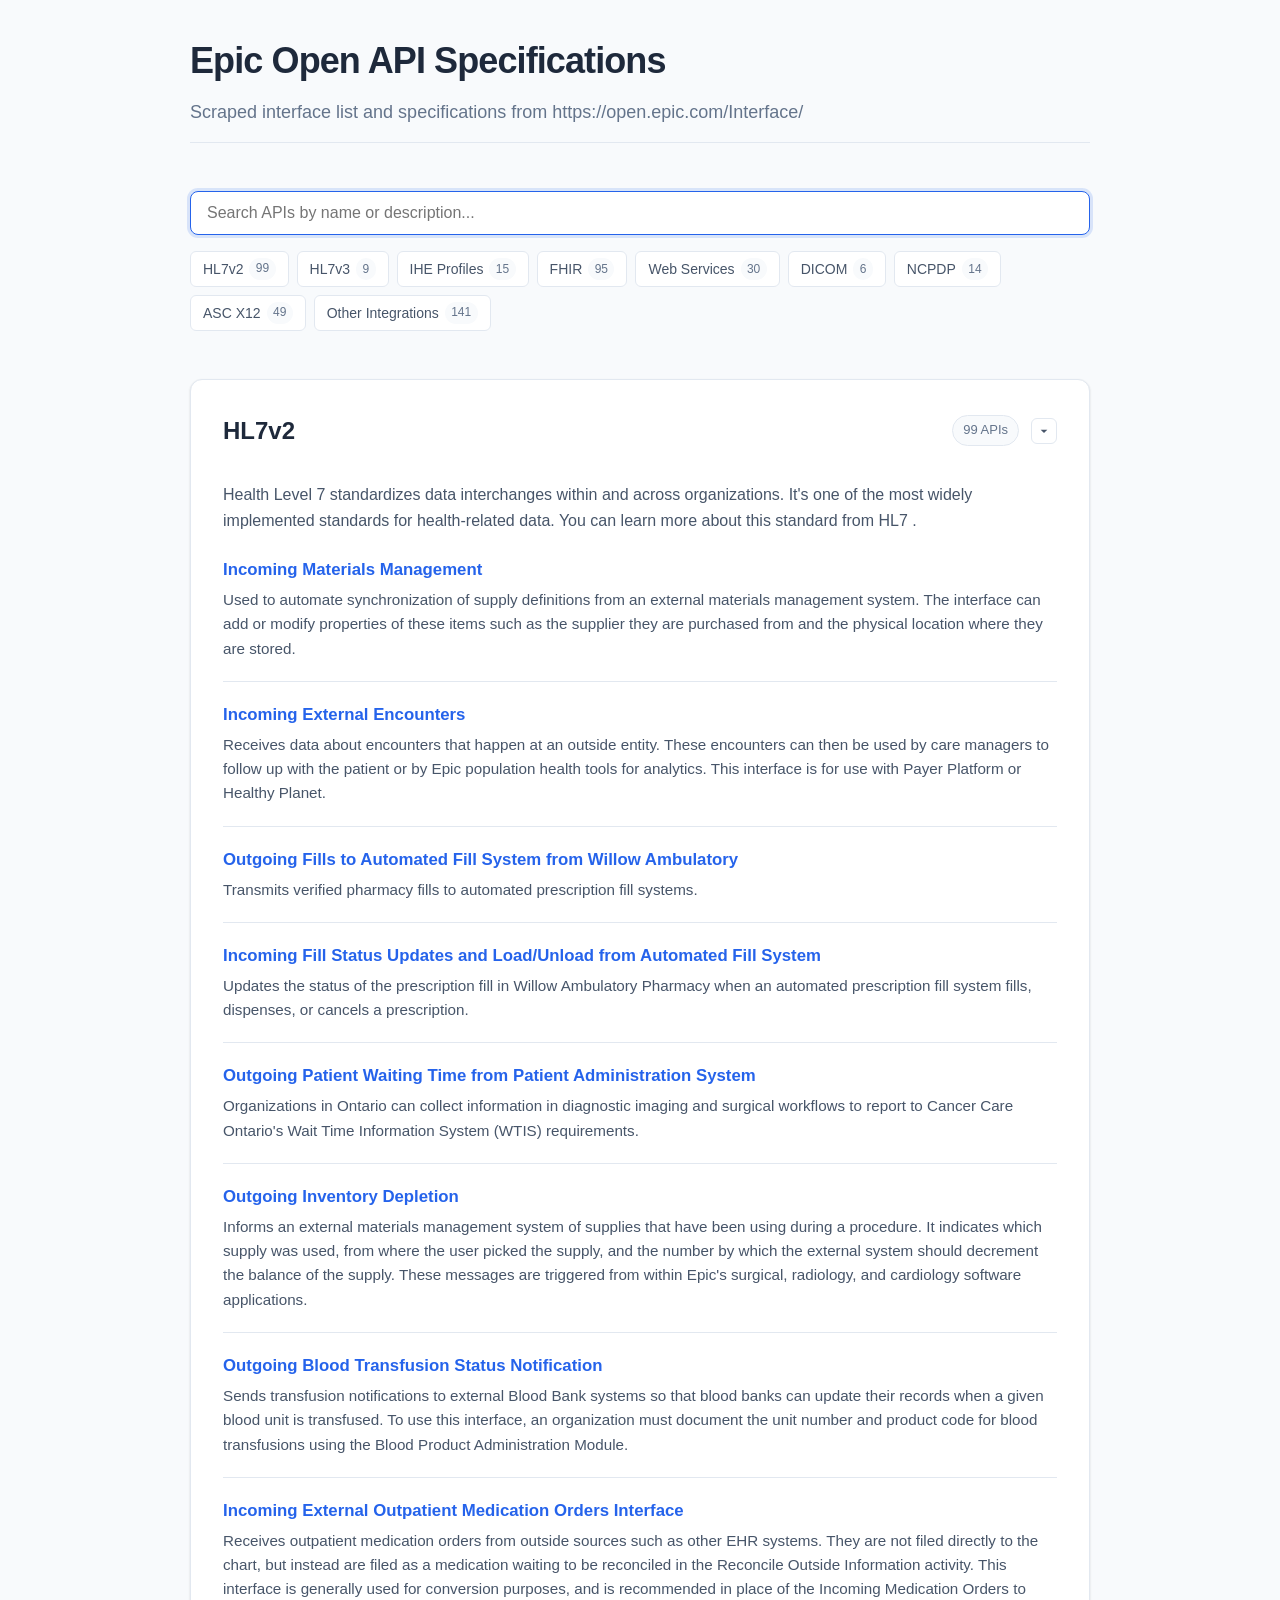
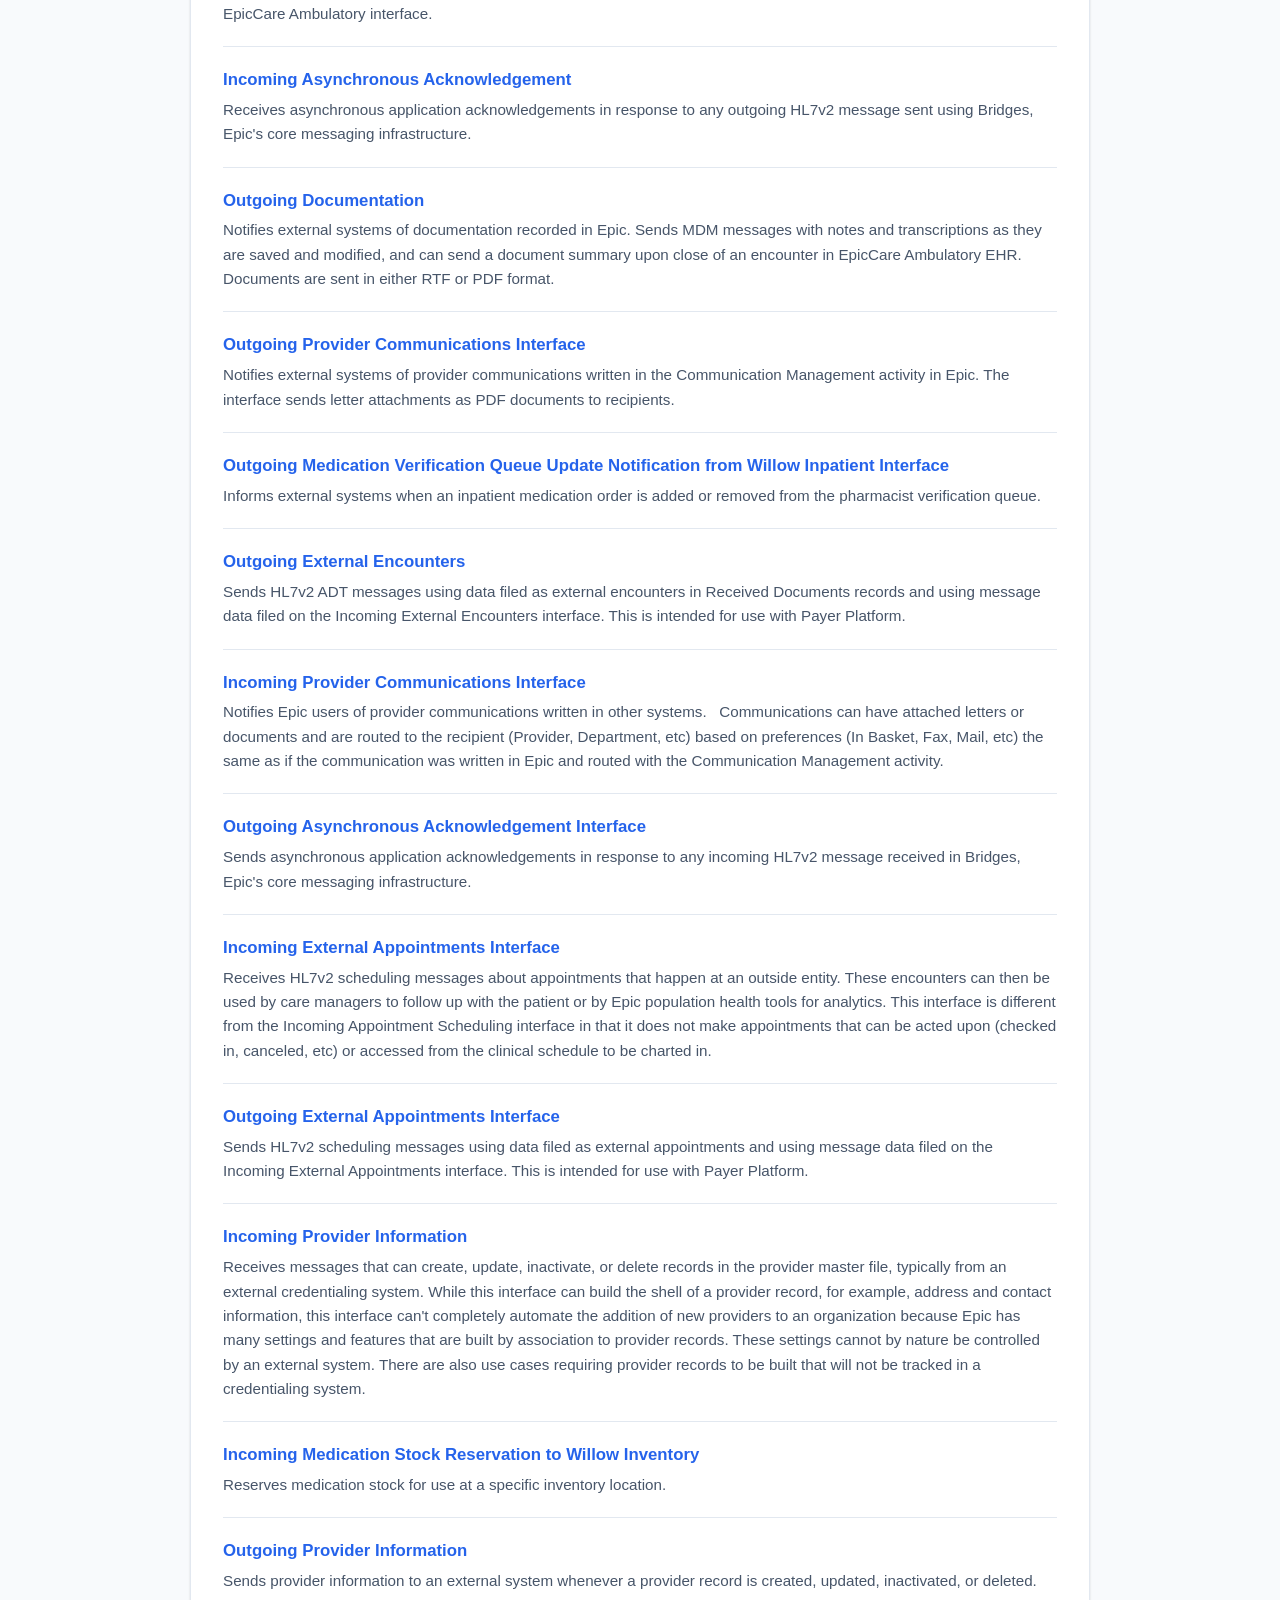
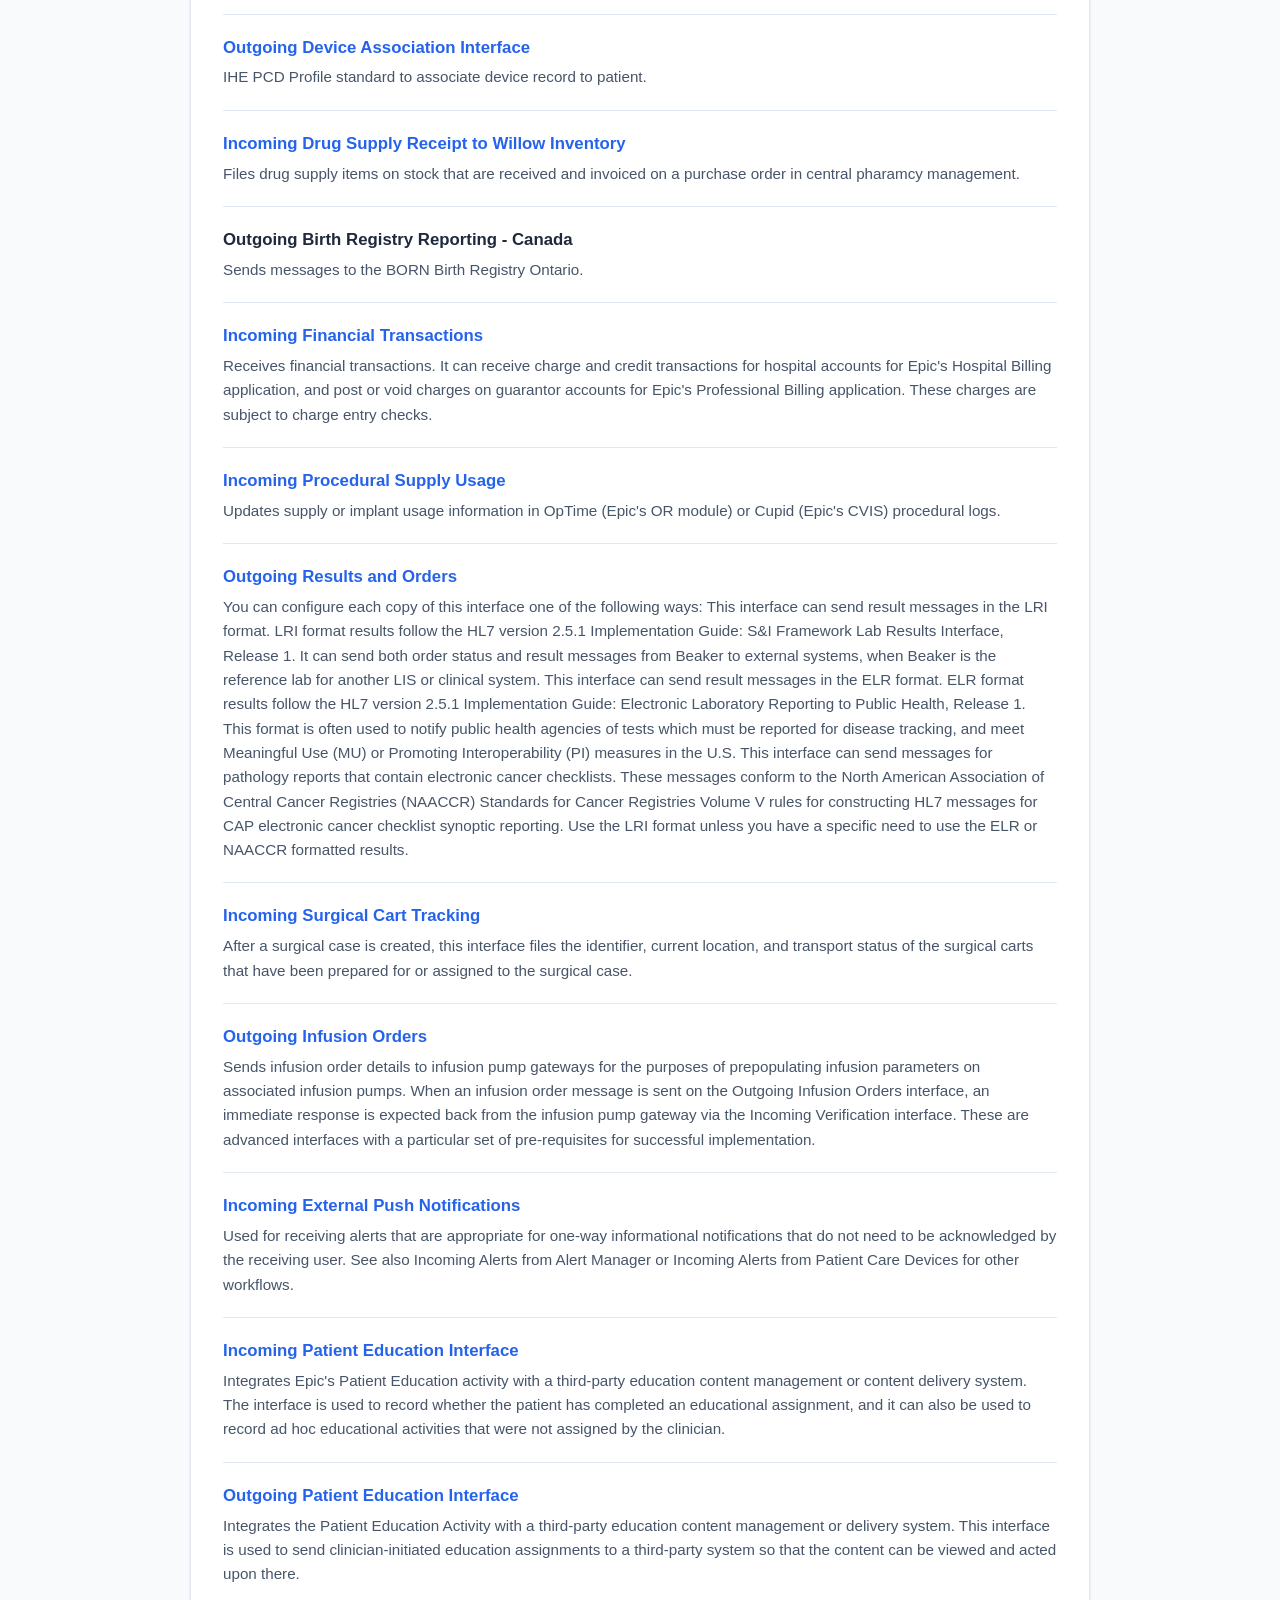
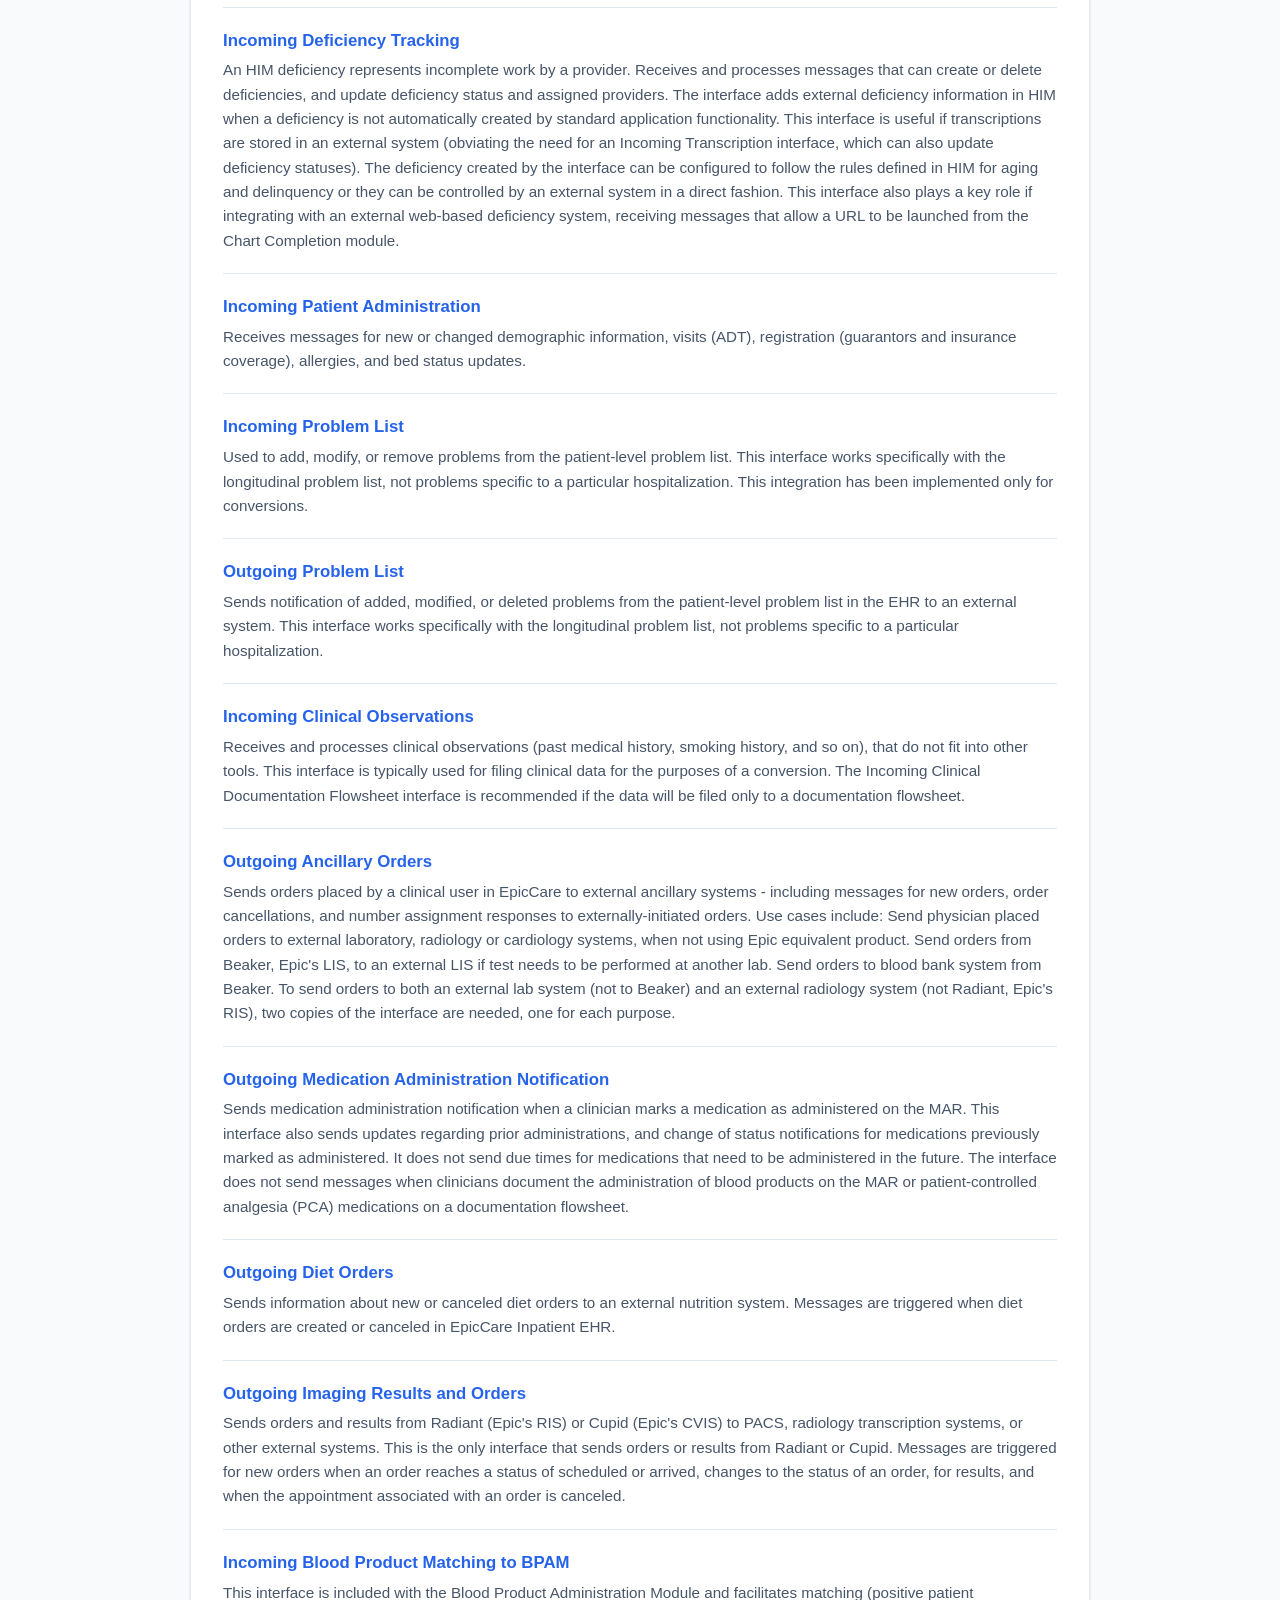
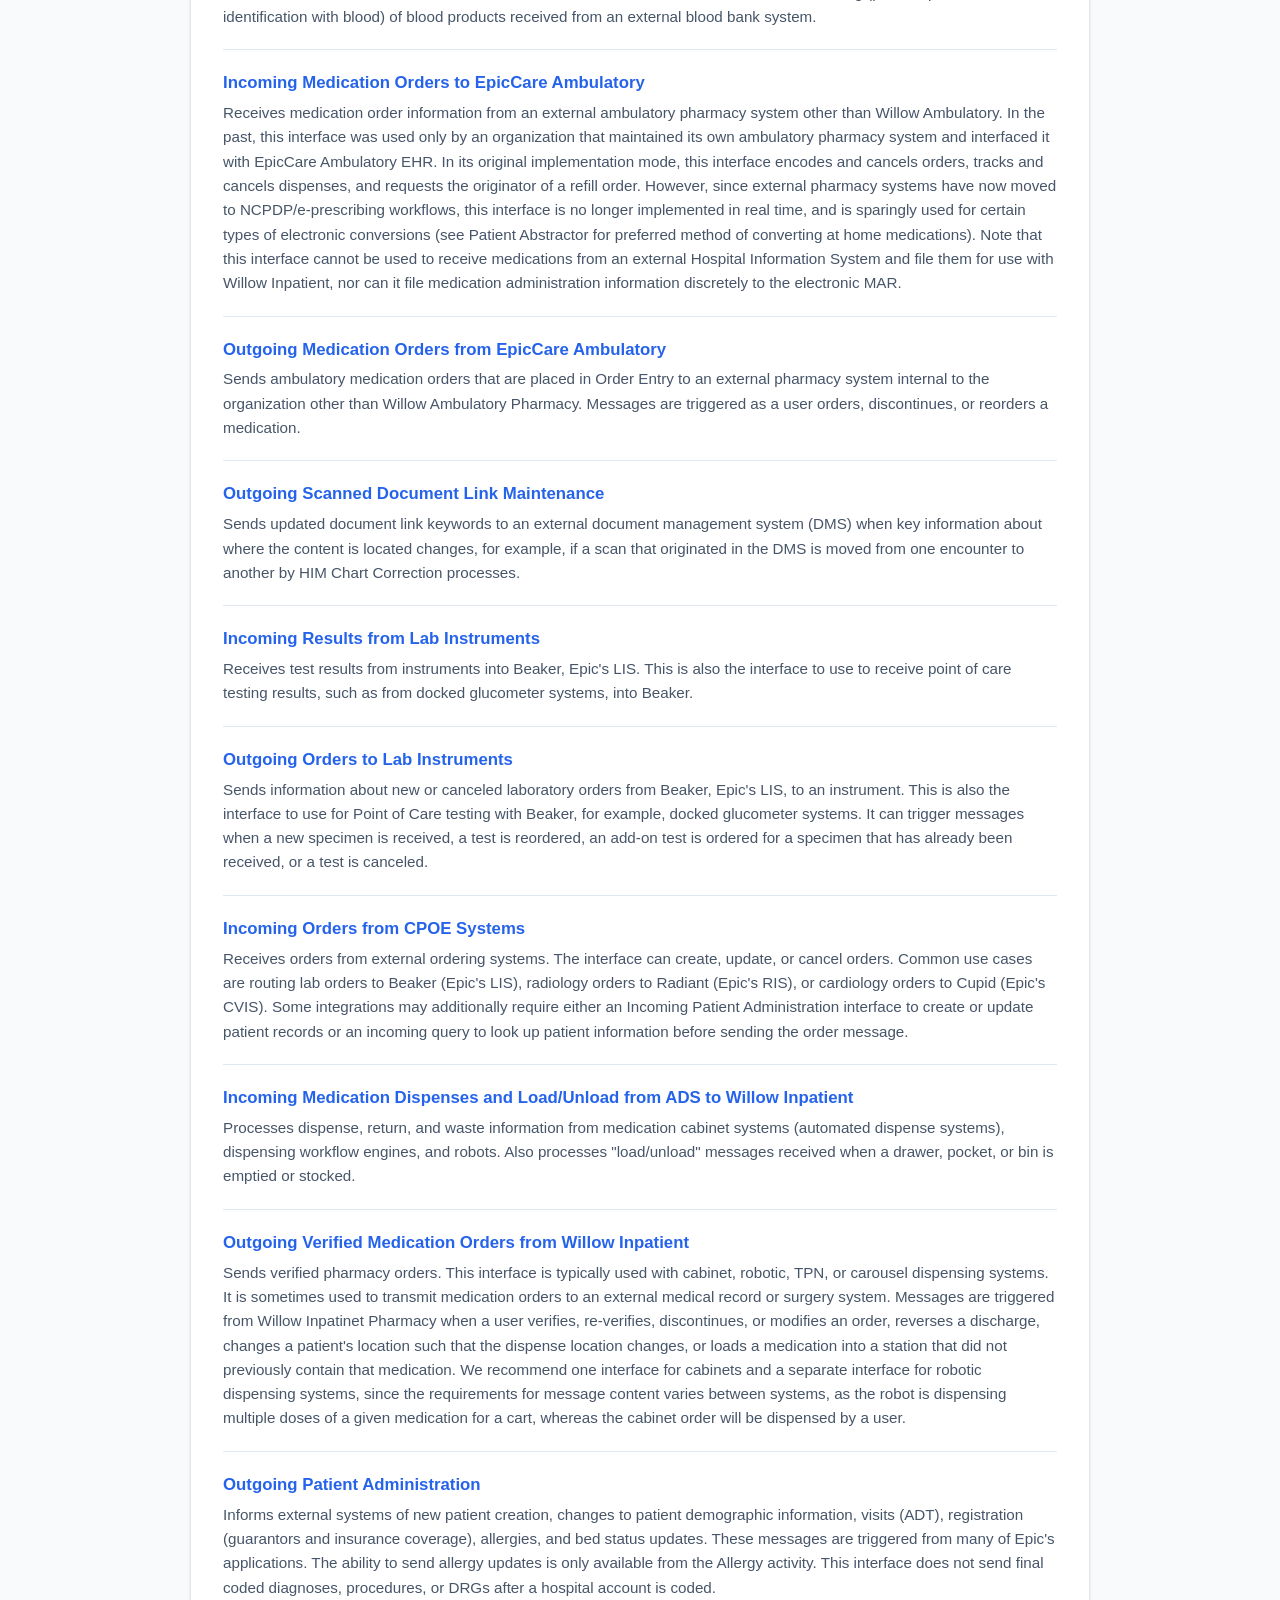
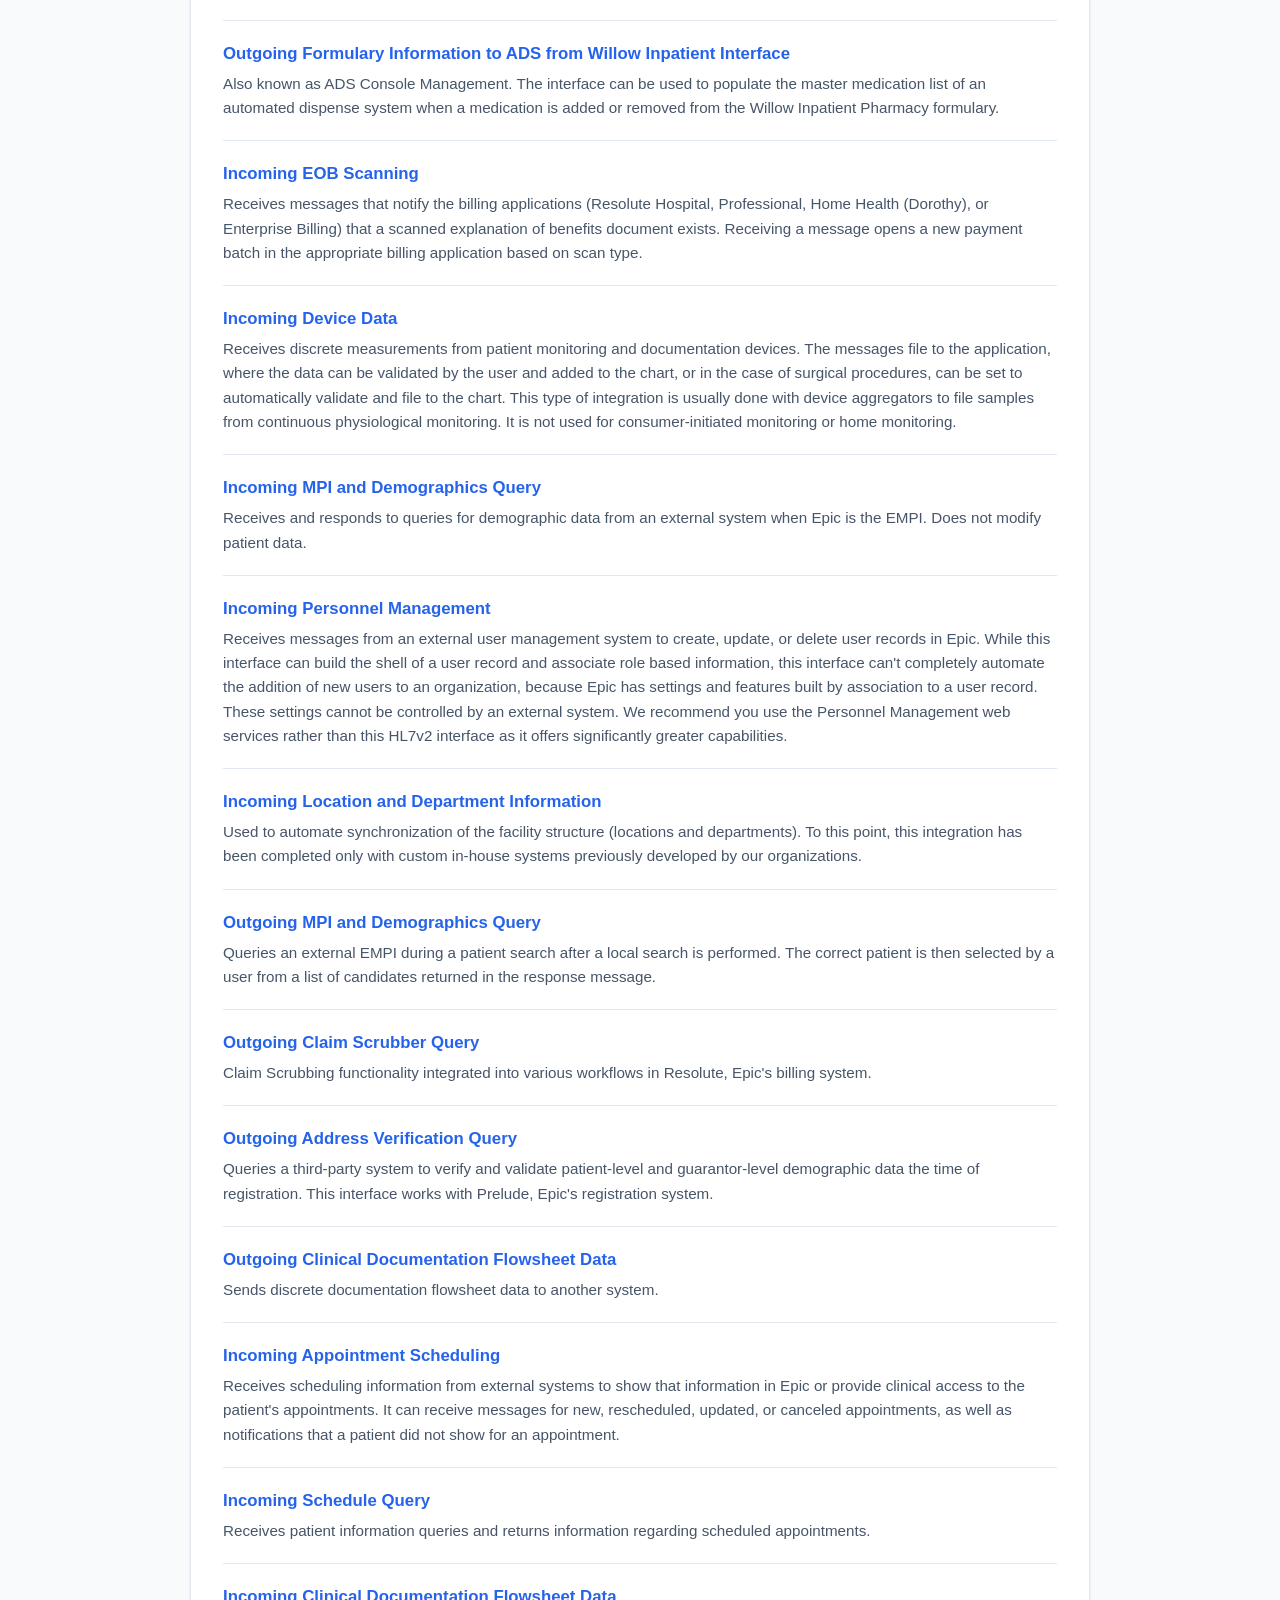
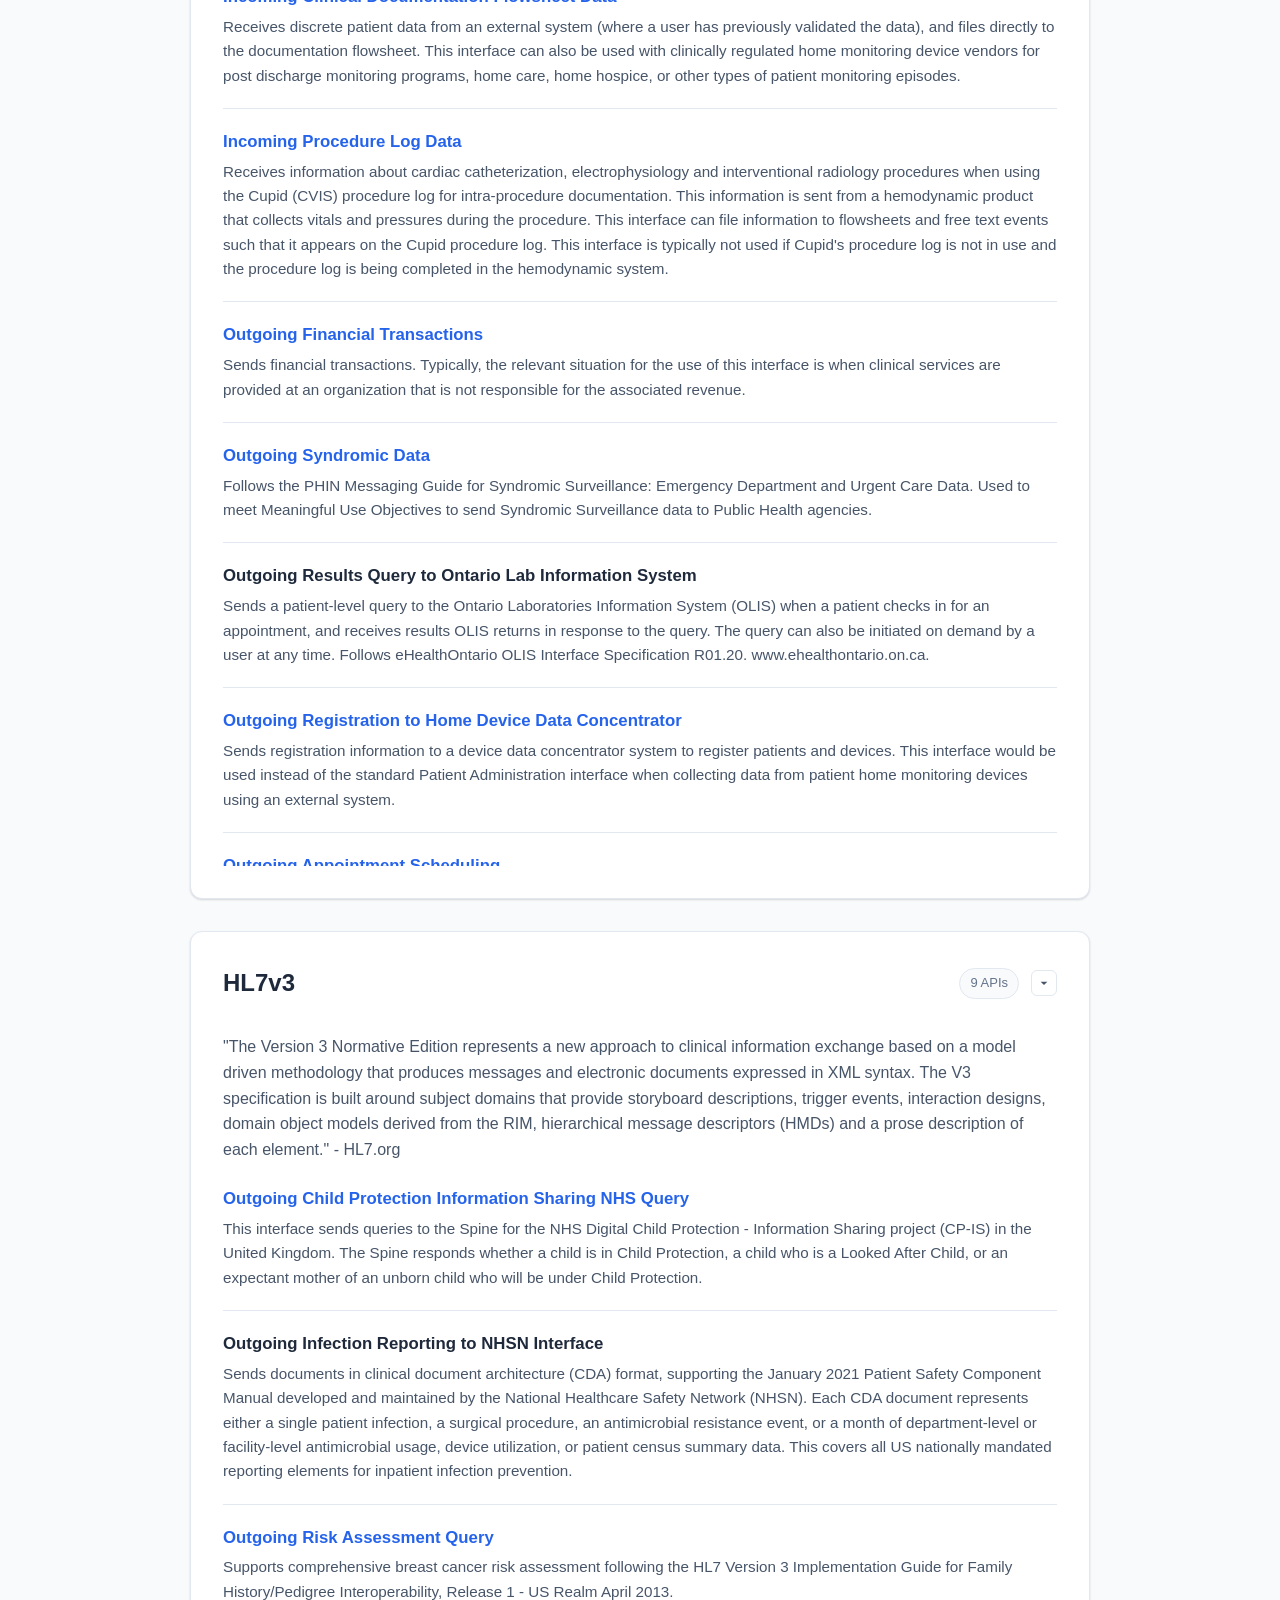
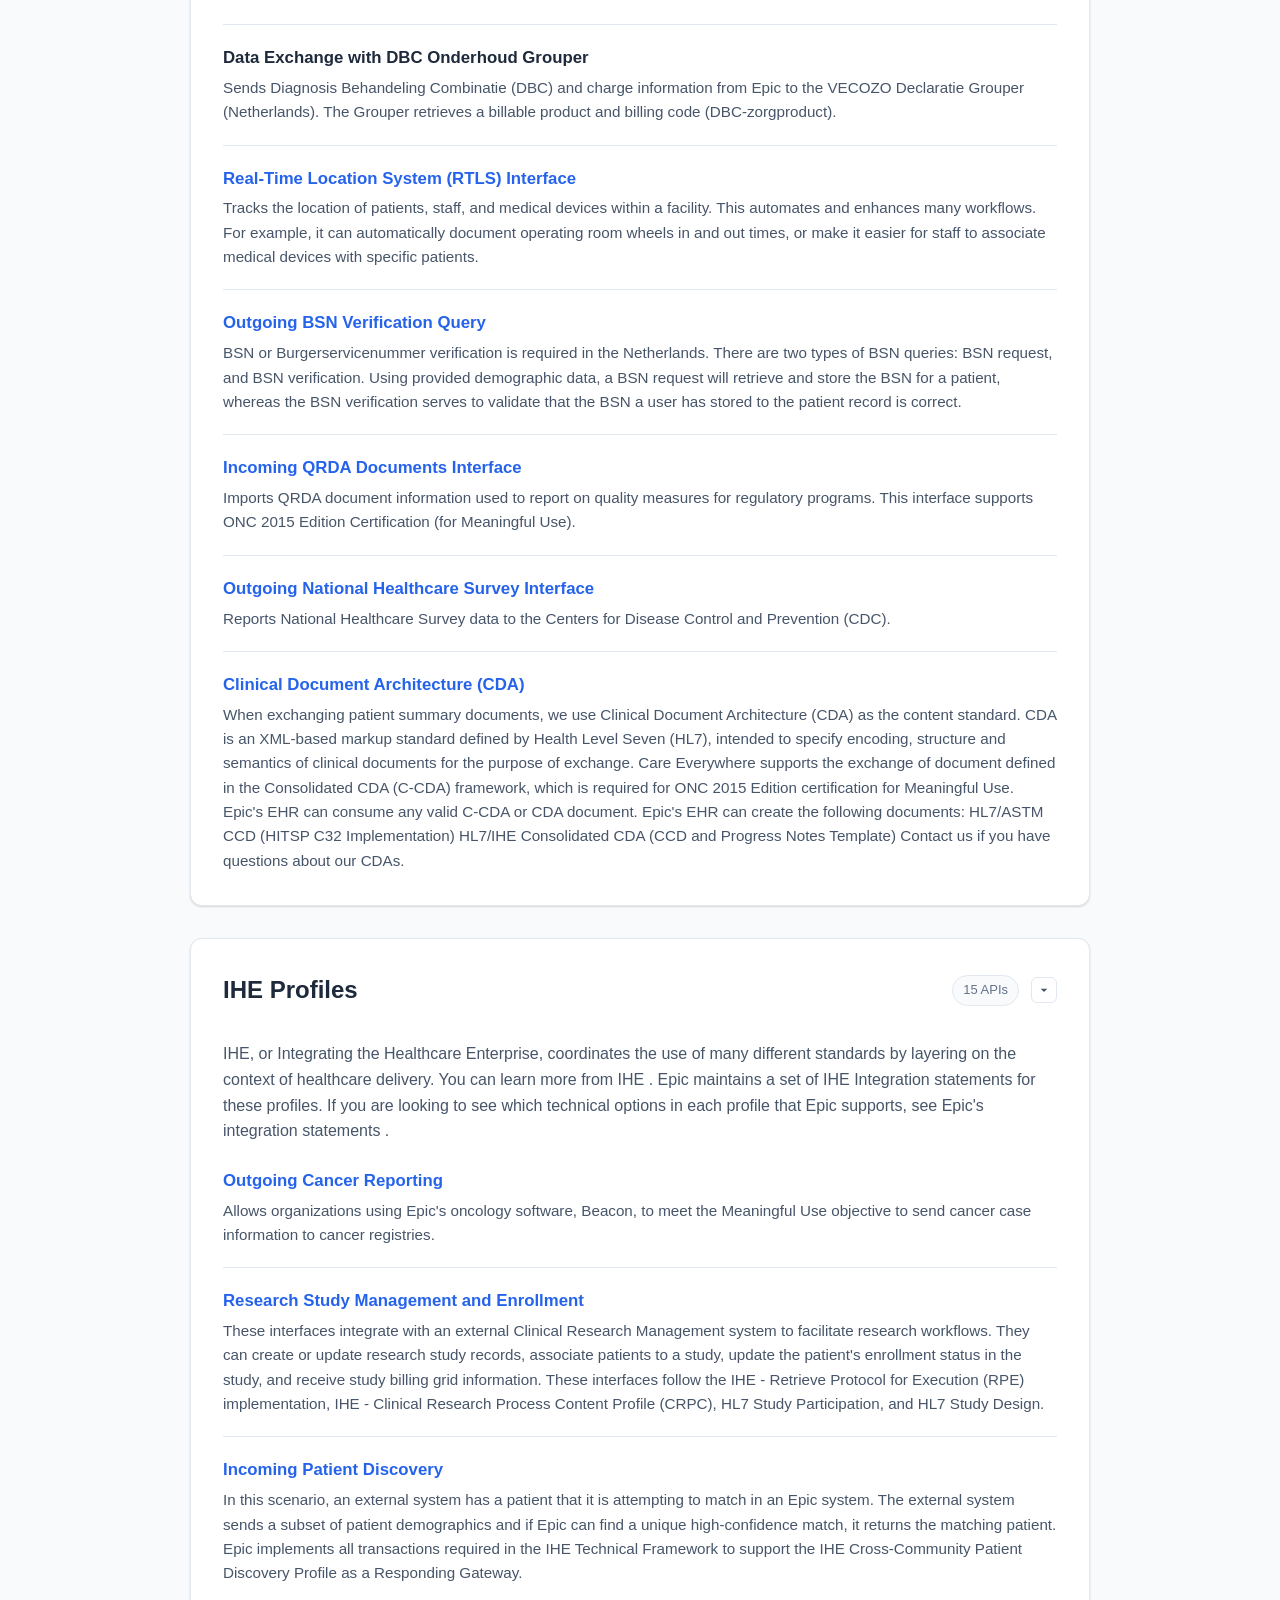
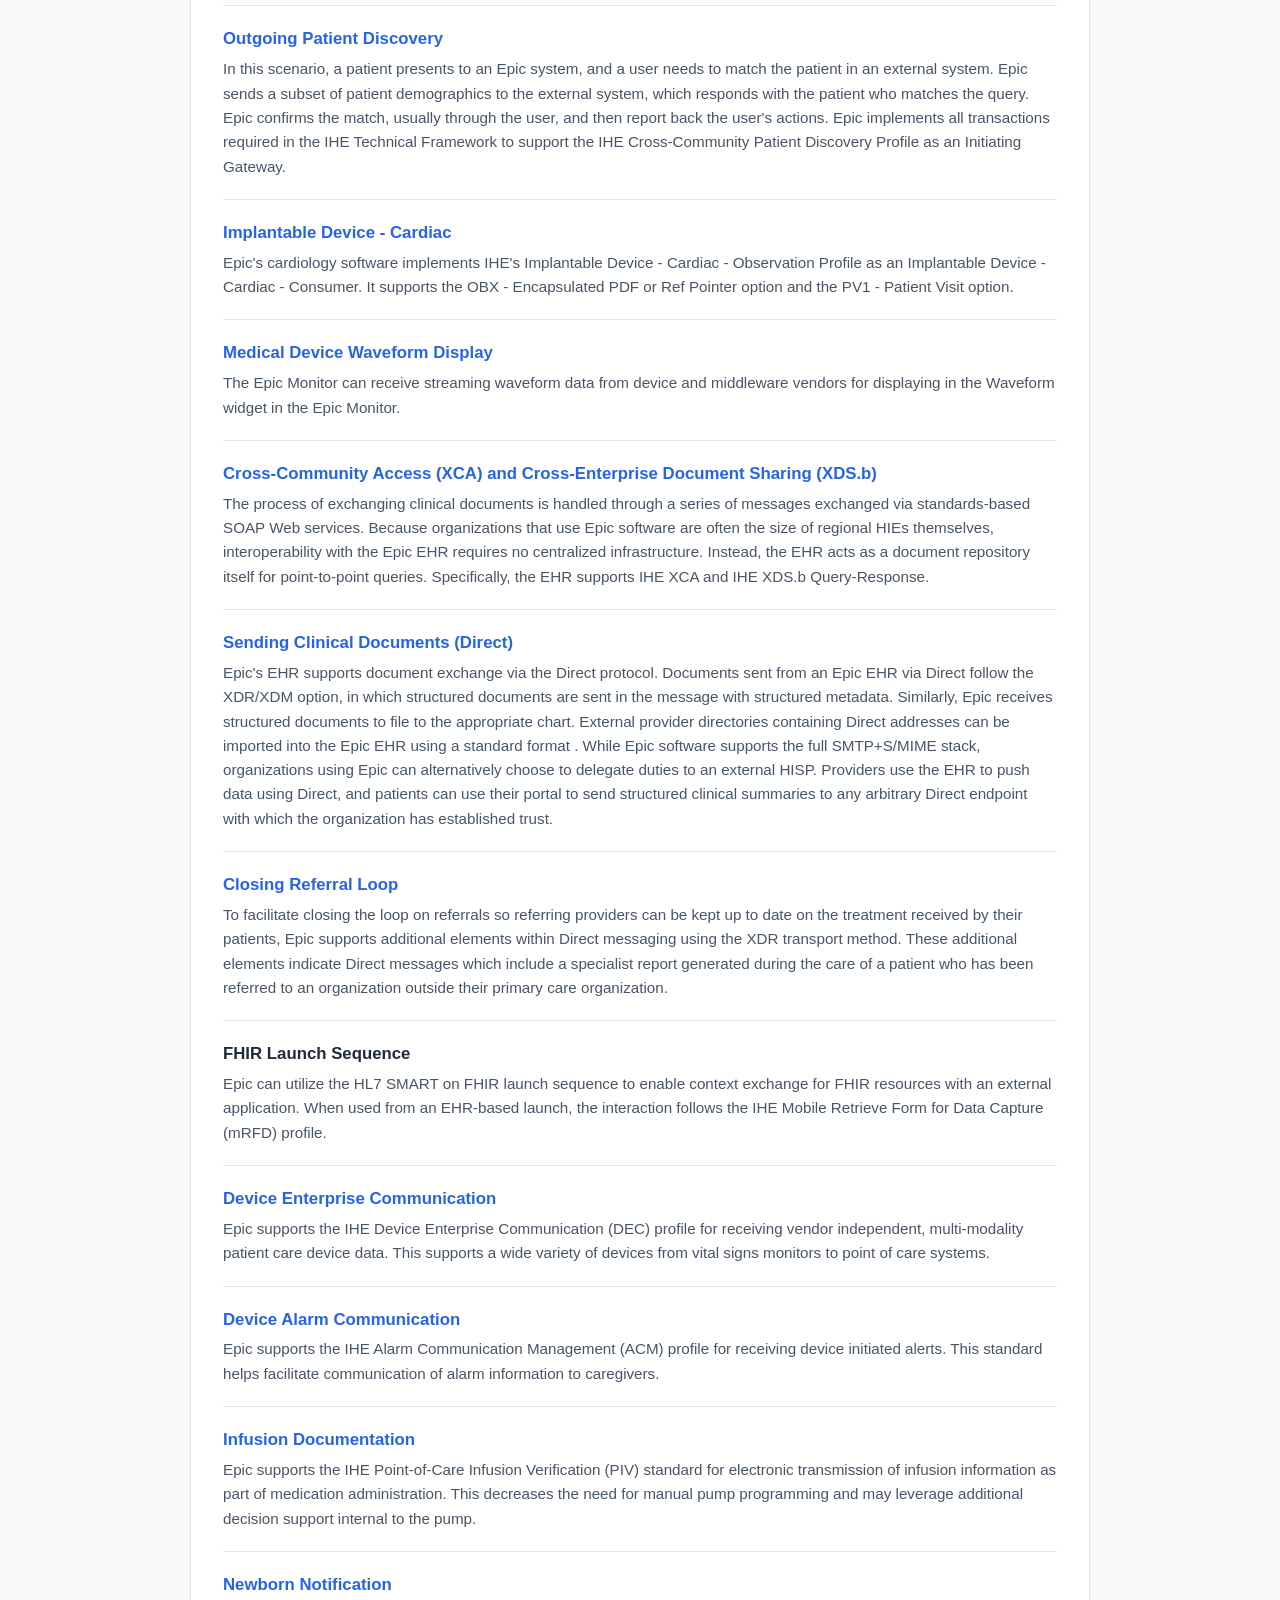
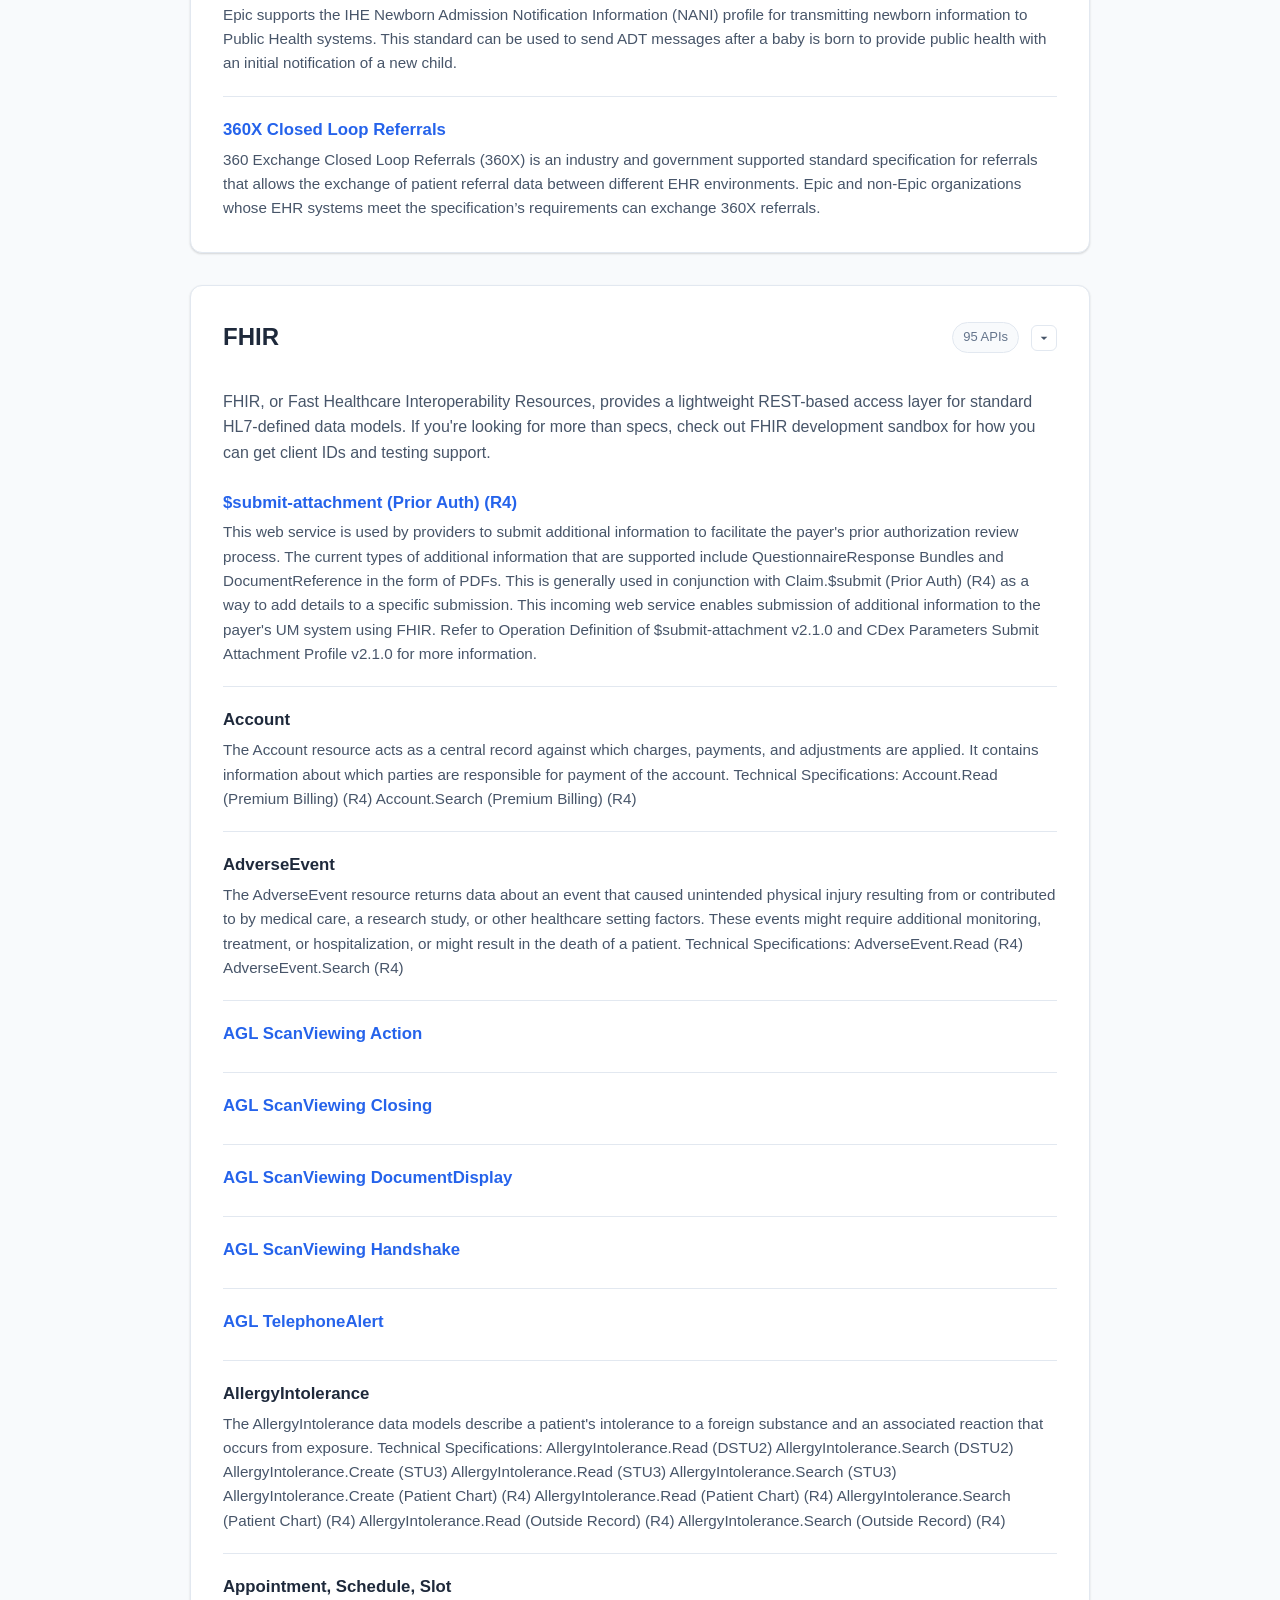
==== docs/index.html @ f6561062 "refactor folder name from output to docs" ====
<!DOCTYPE html>
<html lang='en'>
<head>
    <meta charset='utf-8'>
    <meta name='viewport' content='width=device-width, initial-scale=1.0'>
    <title>Epic Open API Specifications</title>
    <link rel='stylesheet' href='style.css'>
</head>
<body>
    <div class='container'>
        <header>
            <h1>Epic Open API Specifications</h1>
            <p class='subtitle'>Scraped interface list and specifications from https://open.epic.com/Interface/</p>
        </header>
        <div class='sticky-bar'>
            <div class='search-container'>
                <input type='text' id='search-input' placeholder='Search APIs by name or description...' autofocus autocomplete='off'>
            </div>
            <nav class='nav-bar'>
                <a href='#hl7v2' class='nav-link'>HL7v2<span class='nav-count'>99</span></a>
                <a href='#hl7v3' class='nav-link'>HL7v3<span class='nav-count'>9</span></a>
                <a href='#iheprofiles' class='nav-link'>IHE Profiles<span class='nav-count'>15</span></a>
                <a href='#fhir' class='nav-link'>FHIR<span class='nav-count'>95</span></a>
                <a href='#webservices' class='nav-link'>Web Services<span class='nav-count'>30</span></a>
                <a href='#dicom' class='nav-link'>DICOM<span class='nav-count'>6</span></a>
                <a href='#ncpdp' class='nav-link'>NCPDP<span class='nav-count'>14</span></a>
                <a href='#ascx12' class='nav-link'>ASC X12<span class='nav-count'>49</span></a>
                <a href='#otherintegrations' class='nav-link'>Other Integrations<span class='nav-count'>141</span></a>
            </nav>
        </div>
        <main>
            <section class='interface-section' id='hl7v2'>
                <div class='interface-header'>
                    <h2 class='interface-title'><a href='https://open.epic.com/Interface/HL7v2' target='_blank' rel='noopener noreferrer'>HL7v2</a>                    </h2>
                    <div class='interface-header-actions'>
                        <span class='title-count'>99 APIs</span>
                        <button class='toggle-btn' aria-label='Toggle Section'>
                            <svg class='chevron' viewBox='0 0 24 24' width='16' height='16'><path d='M7 10l5 5 5-5H7z' fill='currentColor'/></svg>
                        </button>
                    </div>
                </div>
                <div class='interface-content'>
                    <p class='interface-desc'>Health Level 7 standardizes data interchanges within and across organizations. It's one of the most widely implemented standards for health-related data. You can learn more about this standard from  HL7 .</p>
                    <ul class='api-list'>
                    <li class='api-item'>
                        <div class='api-name'><a href='https://open.epic.com//Tech/TechSpec?spec=5357' target='_blank' rel='noopener noreferrer'>Incoming Materials Management</a></div>
                        <p class='api-desc'>Used to automate synchronization of supply definitions from an external materials management system. The interface can add or modify properties of these items such as the supplier they are purchased from and the physical location where they are stored.</p>
                    </li>
                    <li class='api-item'>
                        <div class='api-name'><a href='https://open.epic.com//Tech/TechSpec?spec=5369' target='_blank' rel='noopener noreferrer'>Incoming External Encounters</a></div>
                        <p class='api-desc'>Receives data about encounters that happen at an outside entity. These encounters can then be used by care managers to follow up with the patient or by Epic population health tools for analytics.  This interface is for use with Payer Platform or Healthy Planet.</p>
                    </li>
                    <li class='api-item'>
                        <div class='api-name'><a href='https://open.epic.com//Tech/TechSpec?spec=5274' target='_blank' rel='noopener noreferrer'>Outgoing Fills to Automated Fill System from Willow Ambulatory</a></div>
                        <p class='api-desc'>Transmits verified pharmacy fills to automated prescription fill systems.</p>
                    </li>
                    <li class='api-item'>
                        <div class='api-name'><a href='https://open.epic.com//Tech/TechSpec?spec=5365' target='_blank' rel='noopener noreferrer'>Incoming Fill Status Updates and Load/Unload from Automated Fill System</a></div>
                        <p class='api-desc'>Updates the status of the prescription fill in Willow Ambulatory Pharmacy when an automated prescription fill system fills, dispenses, or cancels a prescription.</p>
                    </li>
                    <li class='api-item'>
                        <div class='api-name'><a href='https://open.epic.com//Tech/TechSpec?spec=5235' target='_blank' rel='noopener noreferrer'>Outgoing Patient Waiting Time from Patient Administration System</a></div>
                        <p class='api-desc'>Organizations in Ontario can collect information in diagnostic imaging and surgical workflows to report to Cancer Care Ontario's Wait Time Information System (WTIS) requirements.</p>
                    </li>
                    <li class='api-item'>
                        <div class='api-name'><a href='https://open.epic.com//Tech/TechSpec?spec=5262' target='_blank' rel='noopener noreferrer'>Outgoing Inventory Depletion</a></div>
                        <p class='api-desc'>Informs an external materials management system of supplies that have been using during a procedure. It indicates which supply was used, from where the user picked the supply, and the number by which the external system should decrement the balance of the supply.  These messages are triggered from within Epic's surgical, radiology, and cardiology software applications.</p>
                    </li>
                    <li class='api-item'>
                        <div class='api-name'><a href='https://open.epic.com//Tech/TechSpec?spec=5292' target='_blank' rel='noopener noreferrer'>Outgoing Blood Transfusion Status Notification</a></div>
                        <p class='api-desc'>Sends transfusion notifications to external Blood Bank systems so that blood banks can update their records when a given blood unit is transfused. To use this interface, an organization must document the unit number and product code for blood transfusions using the Blood Product Administration Module.</p>
                    </li>
                    <li class='api-item'>
                        <div class='api-name'><a href='https://open.epic.com//Tech/TechSpec?spec=5368' target='_blank' rel='noopener noreferrer'>Incoming External Outpatient Medication Orders Interface</a></div>
                        <p class='api-desc'>Receives outpatient medication orders from outside sources such as other EHR systems.   They are not filed directly to the chart, but instead are filed as a medication waiting to be reconciled in the Reconcile Outside Information activity.  This interface is generally used for conversion purposes, and is recommended in place of the Incoming Medication Orders to EpicCare Ambulatory interface.</p>
                    </li>
                    <li class='api-item'>
                        <div class='api-name'><a href='https://open.epic.com//Tech/TechSpec?spec=5383' target='_blank' rel='noopener noreferrer'>Incoming Asynchronous Acknowledgement</a></div>
                        <p class='api-desc'>Receives asynchronous application acknowledgements in response to any outgoing HL7v2 message sent using Bridges, Epic's core messaging infrastructure.</p>
                    </li>
                    <li class='api-item'>
                        <div class='api-name'><a href='https://open.epic.com//Tech/TechSpec?spec=5279' target='_blank' rel='noopener noreferrer'>Outgoing Documentation</a></div>
                        <p class='api-desc'>Notifies external systems of documentation recorded in Epic. Sends MDM messages with notes and transcriptions as they are saved and modified, and can send a document summary upon close of an encounter in EpicCare Ambulatory EHR.  Documents are sent in either RTF or PDF format.</p>
                    </li>
                    <li class='api-item'>
                        <div class='api-name'><a href='https://open.epic.com//Tech/TechSpec?spec=5221' target='_blank' rel='noopener noreferrer'>Outgoing Provider Communications Interface</a></div>
                        <p class='api-desc'>Notifies external systems of provider communications written in the Communication Management activity in Epic. The interface sends letter attachments as PDF documents to recipients.</p>
                    </li>
                    <li class='api-item'>
                        <div class='api-name'><a href='https://open.epic.com//Tech/TechSpec?spec=5250' target='_blank' rel='noopener noreferrer'>Outgoing Medication Verification Queue Update Notification from Willow Inpatient Interface</a></div>
                        <p class='api-desc'>Informs external systems when an inpatient medication order is added or removed from the pharmacist verification queue.</p>
                    </li>
                    <li class='api-item'>
                        <div class='api-name'><a href='https://open.epic.com//Tech/TechSpec?spec=5276' target='_blank' rel='noopener noreferrer'>Outgoing External Encounters</a></div>
                        <p class='api-desc'>Sends HL7v2 ADT messages using data filed as external encounters in Received Documents records and using message data filed on the Incoming External Encounters interface. This is intended for use with Payer Platform.</p>
                    </li>
                    <li class='api-item'>
                        <div class='api-name'><a href='https://open.epic.com//Tech/TechSpec?spec=5331' target='_blank' rel='noopener noreferrer'>Incoming Provider Communications Interface</a></div>
                        <p class='api-desc'>Notifies Epic users of provider communications written in other systems.   Communications can have attached letters or documents and are routed to the recipient (Provider, Department, etc) based on preferences (In Basket, Fax, Mail, etc) the same as if the communication was written in Epic and routed with the Communication Management activity.</p>
                    </li>
                    <li class='api-item'>
                        <div class='api-name'><a href='https://open.epic.com//Tech/TechSpec?spec=5295' target='_blank' rel='noopener noreferrer'>Outgoing Asynchronous Acknowledgement Interface</a></div>
                        <p class='api-desc'>Sends asynchronous application acknowledgements in response to any incoming HL7v2 message received in Bridges, Epic's core messaging infrastructure.</p>
                    </li>
                    <li class='api-item'>
                        <div class='api-name'><a href='https://open.epic.com//Tech/TechSpec?spec=5371' target='_blank' rel='noopener noreferrer'>Incoming External Appointments Interface</a></div>
                        <p class='api-desc'>Receives HL7v2 scheduling messages about appointments that happen at an outside entity. These encounters can then be used by care managers to follow up with the patient or by Epic population health tools for analytics. This interface is different from the Incoming Appointment Scheduling interface in that it does not make appointments that can be acted upon (checked in, canceled, etc) or accessed from the clinical schedule to be charted in.</p>
                    </li>
                    <li class='api-item'>
                        <div class='api-name'><a href='https://open.epic.com//Tech/TechSpec?spec=6436' target='_blank' rel='noopener noreferrer'>Outgoing External Appointments Interface</a></div>
                        <p class='api-desc'>Sends HL7v2 scheduling messages using data filed as external appointments and using message data filed on the Incoming External Appointments interface.  This is intended for use with Payer Platform.</p>
                    </li>
                    <li class='api-item'>
                        <div class='api-name'><a href='https://open.epic.com//Tech/TechSpec?spec=5330' target='_blank' rel='noopener noreferrer'>Incoming Provider Information</a></div>
                        <p class='api-desc'>Receives messages that can create, update, inactivate, or delete records in the provider master file, typically from an external credentialing system. While this interface can build the shell of a provider record, for example, address and contact information, this interface can't completely automate the addition of new providers to an organization because Epic has many settings and features that are built by association to provider records.   These settings cannot by nature be controlled by an external system. There are also use cases requiring provider records to be built that will not be tracked in a credentialing system.</p>
                    </li>
                    <li class='api-item'>
                        <div class='api-name'><a href='https://open.epic.com//Tech/TechSpec?spec=5778' target='_blank' rel='noopener noreferrer'>Incoming Medication Stock Reservation to Willow Inventory</a></div>
                        <p class='api-desc'>Reserves medication stock for use at a specific inventory location.</p>
                    </li>
                    <li class='api-item'>
                        <div class='api-name'><a href='https://open.epic.com//Tech/TechSpec?spec=5220' target='_blank' rel='noopener noreferrer'>Outgoing Provider Information</a></div>
                        <p class='api-desc'>Sends provider information to an external system whenever a provider record is created, updated, inactivated, or deleted.</p>
                    </li>
                    <li class='api-item'>
                        <div class='api-name'><a href='https://open.epic.com//Tech/TechSpec?spec=10257' target='_blank' rel='noopener noreferrer'>Outgoing Device Association Interface</a></div>
                        <p class='api-desc'>IHE PCD Profile standard to associate device record to patient.</p>
                    </li>
                    <li class='api-item'>
                        <div class='api-name'><a href='https://open.epic.com//Tech/TechSpec?spec=6420' target='_blank' rel='noopener noreferrer'>Incoming Drug Supply Receipt to Willow Inventory</a></div>
                        <p class='api-desc'>Files drug supply items on stock that are received and invoiced on a purchase order in central pharamcy management.</p>
                    </li>
                    <li class='api-item'>
                        <div class='api-name'>Outgoing Birth Registry Reporting - Canada</div>
                        <p class='api-desc'>Sends messages to the BORN Birth Registry Ontario.</p>
                    </li>
                    <li class='api-item'>
                        <div class='api-name'><a href='https://open.epic.com//Tech/TechSpec?spec=5364' target='_blank' rel='noopener noreferrer'>Incoming Financial Transactions</a></div>
                        <p class='api-desc'>Receives financial transactions. It can receive charge and credit transactions for hospital accounts for Epic's Hospital Billing application, and post or void charges on guarantor accounts for Epic's Professional Billing application. These charges are subject to charge entry checks.</p>
                    </li>
                    <li class='api-item'>
                        <div class='api-name'><a href='https://open.epic.com//Tech/TechSpec?spec=5334' target='_blank' rel='noopener noreferrer'>Incoming Procedural Supply Usage</a></div>
                        <p class='api-desc'>Updates supply or implant usage information in OpTime (Epic's OR module) or Cupid (Epic's CVIS) procedural logs.</p>
                    </li>
                    <li class='api-item'>
                        <div class='api-name'><a href='https://open.epic.com//Tech/TechSpec?spec=5211' target='_blank' rel='noopener noreferrer'>Outgoing Results and Orders</a></div>
                        <p class='api-desc'>You can configure each copy of this interface one of the following ways: This interface can send result messages in the LRI format. LRI format results follow the HL7 version 2.5.1 Implementation Guide: S&I Framework Lab Results Interface, Release 1. It can send both order status and result messages from Beaker to external systems, when Beaker is the reference lab for another LIS or clinical system. This interface can send result messages in the ELR format. ELR format results follow the HL7 version 2.5.1 Implementation Guide: Electronic Laboratory Reporting to Public Health, Release 1. This format is often used to notify public health agencies of tests which must be reported for disease tracking, and meet Meaningful Use (MU) or Promoting Interoperability (PI) measures in the U.S. This interface can send messages for pathology reports that contain electronic cancer checklists. These messages conform to the North American Association of Central Cancer Registries (NAACCR) Standards for Cancer Registries Volume V rules for constructing HL7 messages for CAP electronic cancer checklist synoptic reporting. Use the LRI format unless you have a specific need to use the ELR or NAACCR formatted results.</p>
                    </li>
                    <li class='api-item'>
                        <div class='api-name'><a href='https://open.epic.com//Tech/TechSpec?spec=5319' target='_blank' rel='noopener noreferrer'>Incoming Surgical Cart Tracking</a></div>
                        <p class='api-desc'>After a surgical case is created, this interface files the identifier, current location, and transport status of the surgical carts that have been prepared for or assigned to the surgical case.</p>
                    </li>
                    <li class='api-item'>
                        <div class='api-name'><a href='https://open.epic.com//Tech/TechSpec?spec=5264' target='_blank' rel='noopener noreferrer'>Outgoing Infusion Orders</a></div>
                        <p class='api-desc'>Sends infusion order details to infusion pump gateways for the purposes of prepopulating infusion parameters on associated infusion pumps. When an infusion order message is sent on the Outgoing Infusion Orders interface, an immediate response is expected back from the infusion pump gateway via the Incoming Verification interface. These are advanced interfaces with a particular set of pre-requisites for successful implementation.</p>
                    </li>
                    <li class='api-item'>
                        <div class='api-name'><a href='https://open.epic.com//Tech/TechSpec?spec=9907' target='_blank' rel='noopener noreferrer'>Incoming External Push Notifications</a></div>
                        <p class='api-desc'>Used for receiving alerts that are appropriate for one-way informational notifications that do not need to be acknowledged by the receiving user. See also Incoming Alerts from Alert Manager or Incoming Alerts from Patient Care Devices for other workflows.</p>
                    </li>
                    <li class='api-item'>
                        <div class='api-name'><a href='https://open.epic.com//Tech/TechSpec?spec=5340' target='_blank' rel='noopener noreferrer'>Incoming Patient Education Interface</a></div>
                        <p class='api-desc'>Integrates Epic's Patient Education activity with a third-party education content management or content delivery system. The interface is used to record whether the patient has completed an educational assignment, and it can also be used to record ad hoc educational activities that were not assigned by the clinician.</p>
                    </li>
                    <li class='api-item'>
                        <div class='api-name'><a href='https://open.epic.com//Tech/TechSpec?spec=5236' target='_blank' rel='noopener noreferrer'>Outgoing Patient Education Interface</a></div>
                        <p class='api-desc'>Integrates the Patient Education Activity with a third-party education content management or delivery system. This interface is used to send clinician-initiated education assignments to a third-party system so that the content can be viewed and acted upon there.</p>
                    </li>
                    <li class='api-item'>
                        <div class='api-name'><a href='https://open.epic.com//Tech/TechSpec?spec=5375' target='_blank' rel='noopener noreferrer'>Incoming Deficiency Tracking</a></div>
                        <p class='api-desc'>An HIM deficiency represents incomplete work by a provider. Receives and processes messages that can create or delete deficiencies, and update deficiency status and assigned providers. The interface adds external deficiency information in HIM when a deficiency is not automatically created by standard application functionality. This interface is useful if transcriptions are stored in an external system (obviating the need for an Incoming Transcription interface, which can also update deficiency statuses). The deficiency created by the interface can be configured to follow the rules defined in HIM for aging and delinquency or they can be controlled by an external system in a direct fashion. This interface also plays a key role if integrating with an external web-based deficiency system, receiving messages that allow a URL to be launched from the Chart Completion module.</p>
                    </li>
                    <li class='api-item'>
                        <div class='api-name'><a href='https://open.epic.com//Tech/TechSpec?spec=5342' target='_blank' rel='noopener noreferrer'>Incoming Patient Administration</a></div>
                        <p class='api-desc'>Receives messages for new or changed demographic information, visits (ADT), registration (guarantors and insurance coverage), allergies, and bed status updates.</p>
                    </li>
                    <li class='api-item'>
                        <div class='api-name'><a href='https://open.epic.com//Tech/TechSpec?spec=5335' target='_blank' rel='noopener noreferrer'>Incoming Problem List</a></div>
                        <p class='api-desc'>Used to add, modify, or remove problems from the patient-level problem list. This interface works specifically with the longitudinal problem list, not problems specific to a particular hospitalization. This integration has been implemented only for conversions.</p>
                    </li>
                    <li class='api-item'>
                        <div class='api-name'><a href='https://open.epic.com//Tech/TechSpec?spec=5223' target='_blank' rel='noopener noreferrer'>Outgoing Problem List</a></div>
                        <p class='api-desc'>Sends notification of added, modified, or deleted problems from the patient-level problem list in the EHR to an external system. This interface works specifically with the longitudinal problem list, not problems specific to a particular hospitalization.</p>
                    </li>
                    <li class='api-item'>
                        <div class='api-name'><a href='https://open.epic.com//Tech/TechSpec?spec=5378' target='_blank' rel='noopener noreferrer'>Incoming Clinical Observations</a></div>
                        <p class='api-desc'>Receives and processes clinical observations (past medical history, smoking history, and so on), that do not fit into other tools. This interface is typically used for filing clinical data for the purposes of a conversion. The Incoming Clinical Documentation Flowsheet interface is recommended if the data will be filed only to a documentation flowsheet.</p>
                    </li>
                    <li class='api-item'>
                        <div class='api-name'><a href='https://open.epic.com//Tech/TechSpec?spec=5298' target='_blank' rel='noopener noreferrer'>Outgoing Ancillary Orders</a></div>
                        <p class='api-desc'>Sends orders placed by a clinical user in EpicCare to external ancillary systems - including messages for new orders, order cancellations, and number assignment responses to externally-initiated orders.  Use cases include:  Send physician placed orders to external laboratory, radiology or cardiology systems, when not using Epic equivalent product.  Send orders from Beaker, Epic's LIS, to an external LIS if test needs to be performed at another lab. Send orders to blood bank system from Beaker.  To send orders to both an external lab system (not to Beaker) and an external radiology system (not Radiant, Epic's RIS), two copies of the interface are needed, one for each purpose.</p>
                    </li>
                    <li class='api-item'>
                        <div class='api-name'><a href='https://open.epic.com//Tech/TechSpec?spec=5259' target='_blank' rel='noopener noreferrer'>Outgoing Medication Administration Notification</a></div>
                        <p class='api-desc'>Sends medication administration notification when a clinician marks a medication as administered on the MAR. This interface also sends updates regarding prior administrations, and change of status notifications for medications previously marked as administered. It does not send due times for medications that need to be administered in the future. The interface does not send messages when clinicians document the administration of blood products on the MAR or patient-controlled analgesia (PCA) medications on a documentation flowsheet.</p>
                    </li>
                    <li class='api-item'>
                        <div class='api-name'><a href='https://open.epic.com//Tech/TechSpec?spec=5280' target='_blank' rel='noopener noreferrer'>Outgoing Diet Orders</a></div>
                        <p class='api-desc'>Sends information about new or canceled diet orders to an external nutrition system. Messages are triggered when diet orders are created or canceled in EpicCare Inpatient EHR.</p>
                    </li>
                    <li class='api-item'>
                        <div class='api-name'><a href='https://open.epic.com//Tech/TechSpec?spec=5265' target='_blank' rel='noopener noreferrer'>Outgoing Imaging Results and Orders</a></div>
                        <p class='api-desc'>Sends orders and results from Radiant (Epic's RIS)  or Cupid (Epic's CVIS) to PACS, radiology transcription systems, or other external systems. This is the only interface that sends orders or results from Radiant or Cupid. Messages are triggered for new orders when an order reaches a status of scheduled or arrived, changes to the status of an order, for results, and when the appointment associated with an order is canceled.</p>
                    </li>
                    <li class='api-item'>
                        <div class='api-name'><a href='https://open.epic.com//Tech/TechSpec?spec=5382' target='_blank' rel='noopener noreferrer'>Incoming Blood Product Matching to BPAM</a></div>
                        <p class='api-desc'>This interface is included with the Blood Product Administration Module and facilitates matching (positive patient identification with blood) of blood products received from an external blood bank system.</p>
                    </li>
                    <li class='api-item'>
                        <div class='api-name'><a href='https://open.epic.com//Tech/TechSpec?spec=5349' target='_blank' rel='noopener noreferrer'>Incoming Medication Orders to EpicCare Ambulatory</a></div>
                        <p class='api-desc'>Receives medication order information from an external ambulatory pharmacy system other than Willow Ambulatory. In the past, this interface was used only by an organization that maintained its own ambulatory pharmacy system and interfaced it with EpicCare Ambulatory EHR.   In its original implementation mode, this interface encodes and cancels orders, tracks and cancels dispenses, and requests the originator of a refill order. However, since external pharmacy systems have now moved to NCPDP/e-prescribing workflows, this interface is no longer implemented in real time, and is sparingly used for certain types of electronic conversions (see Patient Abstractor for preferred method of converting at home medications).  Note that this interface cannot be used to receive medications from an external Hospital Information System and file them for use with Willow Inpatient, nor can it file medication administration information discretely to the electronic MAR.</p>
                    </li>
                    <li class='api-item'>
                        <div class='api-name'><a href='https://open.epic.com//Tech/TechSpec?spec=5253' target='_blank' rel='noopener noreferrer'>Outgoing Medication Orders from EpicCare Ambulatory</a></div>
                        <p class='api-desc'>Sends ambulatory medication orders that are placed in Order Entry to an external pharmacy system internal to the organization other than Willow Ambulatory Pharmacy. Messages are triggered as a user orders, discontinues, or reorders a medication.</p>
                    </li>
                    <li class='api-item'>
                        <div class='api-name'><a href='https://open.epic.com//Tech/TechSpec?spec=5210' target='_blank' rel='noopener noreferrer'>Outgoing Scanned Document Link Maintenance</a></div>
                        <p class='api-desc'>Sends updated document link keywords to an external document management system (DMS) when key information about where the content is located changes, for example, if a scan that originated in the DMS is moved from one encounter to another by HIM Chart Correction processes.</p>
                    </li>
                    <li class='api-item'>
                        <div class='api-name'><a href='https://open.epic.com//Tech/TechSpec?spec=8000' target='_blank' rel='noopener noreferrer'>Incoming Results from Lab Instruments</a></div>
                        <p class='api-desc'>Receives test results from instruments into Beaker, Epic's LIS. This is also the interface to use to receive point of care testing results, such as from docked glucometer systems, into Beaker.</p>
                    </li>
                    <li class='api-item'>
                        <div class='api-name'><a href='https://open.epic.com//Tech/TechSpec?spec=staged%2FOutgoing%20Orders%20to%20Lab%20Instruments%20Interface%20Technical%20Specification.pdf' target='_blank' rel='noopener noreferrer'>Outgoing Orders to Lab Instruments</a></div>
                        <p class='api-desc'>Sends information about new or canceled laboratory orders from Beaker, Epic's LIS, to an instrument. This is also the interface to use for Point of Care testing with Beaker, for example, docked glucometer systems. It can trigger messages when a new specimen is received, a test is reordered, an add-on test is ordered for a specimen that has already been received, or a test is canceled.</p>
                    </li>
                    <li class='api-item'>
                        <div class='api-name'><a href='https://open.epic.com//Tech/TechSpec?spec=staged%2FIncoming%20Orders%20from%20CPOE%20Systems%20Interface%20Technical%20Specification.pdf' target='_blank' rel='noopener noreferrer'>Incoming Orders from CPOE Systems</a></div>
                        <p class='api-desc'>Receives orders from external ordering systems. The interface can create, update, or cancel orders. Common use cases are routing lab orders to Beaker (Epic's LIS), radiology orders to Radiant (Epic's RIS), or cardiology orders to Cupid (Epic's CVIS).  Some integrations may additionally require either an Incoming Patient Administration interface to create or update patient records or an incoming query to look up patient information before sending the order message.</p>
                    </li>
                    <li class='api-item'>
                        <div class='api-name'><a href='https://open.epic.com//Tech/TechSpec?spec=5354' target='_blank' rel='noopener noreferrer'>Incoming Medication Dispenses and Load/Unload from ADS to Willow Inpatient</a></div>
                        <p class='api-desc'>Processes dispense, return, and waste information from medication cabinet systems (automated dispense systems), dispensing workflow engines, and robots.  Also processes "load/unload" messages received when a drawer, pocket, or bin is emptied or stocked.</p>
                    </li>
                    <li class='api-item'>
                        <div class='api-name'><a href='https://open.epic.com//Tech/TechSpec?spec=5200' target='_blank' rel='noopener noreferrer'>Outgoing Verified Medication Orders from Willow Inpatient</a></div>
                        <p class='api-desc'>Sends verified pharmacy orders. This interface is typically used with cabinet, robotic, TPN, or carousel dispensing systems. It is sometimes used to transmit medication orders to an external medical record or surgery system. Messages are triggered from Willow Inpatinet Pharmacy when a user verifies, re-verifies, discontinues, or modifies an order, reverses a discharge, changes a patient's location such that the dispense location changes, or loads a medication into a station that did not previously contain that medication. We recommend one interface for cabinets and a separate interface for robotic dispensing systems, since the requirements for message content varies between systems, as the robot is dispensing multiple doses of a given medication for a cart, whereas the cabinet order will be dispensed by a user.</p>
                    </li>
                    <li class='api-item'>
                        <div class='api-name'><a href='https://open.epic.com//Tech/TechSpec?spec=5238' target='_blank' rel='noopener noreferrer'>Outgoing Patient Administration</a></div>
                        <p class='api-desc'>Informs external systems of new patient creation, changes to patient demographic information, visits (ADT), registration (guarantors and insurance coverage), allergies, and bed status updates. These messages are triggered from many of Epic's applications. The ability to send allergy updates is only available from the Allergy activity. This interface does not send final coded diagnoses, procedures, or DRGs after a hospital account is coded.</p>
                    </li>
                    <li class='api-item'>
                        <div class='api-name'><a href='https://open.epic.com//Tech/TechSpec?spec=5270' target='_blank' rel='noopener noreferrer'>Outgoing Formulary Information to ADS from Willow Inpatient Interface</a></div>
                        <p class='api-desc'>Also known as ADS Console Management. The interface can be used to populate the master medication list of an automated dispense system when a medication is added or removed from the Willow Inpatient Pharmacy formulary.</p>
                    </li>
                    <li class='api-item'>
                        <div class='api-name'><a href='https://open.epic.com//Tech/TechSpec?spec=5372' target='_blank' rel='noopener noreferrer'>Incoming EOB Scanning</a></div>
                        <p class='api-desc'>Receives messages that notify the billing applications (Resolute Hospital, Professional, Home Health (Dorothy), or Enterprise Billing) that a scanned explanation of benefits document exists. Receiving a message opens a new payment batch in the appropriate billing application based on scan type.</p>
                    </li>
                    <li class='api-item'>
                        <div class='api-name'><a href='https://open.epic.com//Tech/TechSpec?spec=5374' target='_blank' rel='noopener noreferrer'>Incoming Device Data</a></div>
                        <p class='api-desc'>Receives discrete measurements from patient monitoring and documentation devices. The messages file to the application, where the data can be validated by the user and added to the chart, or in the case of surgical procedures, can be set to automatically validate and file to the chart. This type of integration is usually done with device aggregators to file samples from continuous physiological monitoring. It is not  used for consumer-initiated monitoring or home monitoring.</p>
                    </li>
                    <li class='api-item'>
                        <div class='api-name'><a href='https://open.epic.com//Tech/TechSpec?spec=staged%2FIncoming%20MPI%20and%20Demographics%20Query%20Interface%20Technical%20Specification.pdf' target='_blank' rel='noopener noreferrer'>Incoming MPI and Demographics Query</a></div>
                        <p class='api-desc'>Receives and responds to queries for demographic data from an external system when Epic is the EMPI. Does not modify patient data.</p>
                    </li>
                    <li class='api-item'>
                        <div class='api-name'><a href='https://open.epic.com//Tech/TechSpec?spec=staged%2FIncoming%20Personnel%20Management%20Interface%20Technical%20Specification.pdf' target='_blank' rel='noopener noreferrer'>Incoming Personnel Management</a></div>
                        <p class='api-desc'>Receives messages from an external user management system to create, update, or delete user records in Epic. While this interface can build the shell of a user record and associate role based information, this interface can't completely automate the addition of new users to an organization, because Epic has settings and features built by association to a user record.  These settings cannot be controlled by an external system. We recommend you use the  Personnel Management web services  rather than this HL7v2 interface as it offers significantly greater capabilities.</p>
                    </li>
                    <li class='api-item'>
                        <div class='api-name'><a href='https://open.epic.com//Tech/TechSpec?spec=staged%2FIncoming%20Location%20and%20Department%20Information%20Interface%20Technical%20Specification.pdf' target='_blank' rel='noopener noreferrer'>Incoming Location and Department Information</a></div>
                        <p class='api-desc'>Used to automate synchronization of the facility structure (locations and departments). To this point, this integration has been completed only with custom in-house systems previously developed by our organizations.</p>
                    </li>
                    <li class='api-item'>
                        <div class='api-name'><a href='https://open.epic.com//Tech/TechSpec?spec=5249' target='_blank' rel='noopener noreferrer'>Outgoing MPI and Demographics Query</a></div>
                        <p class='api-desc'>Queries an external EMPI during a patient search after a local search is performed. The correct patient is then selected by a user from a list of candidates returned in the response message.</p>
                    </li>
                    <li class='api-item'>
                        <div class='api-name'><a href='https://open.epic.com//Tech/TechSpec?spec=staged%2FOutgoing%20Claim%20Scrubber%20Query%20Interface%20Technical%20Specification.pdf' target='_blank' rel='noopener noreferrer'>Outgoing Claim Scrubber Query</a></div>
                        <p class='api-desc'>Claim Scrubbing functionality integrated into various workflows in Resolute, Epic's billing system.</p>
                    </li>
                    <li class='api-item'>
                        <div class='api-name'><a href='https://open.epic.com//Tech/TechSpec?spec=staged%2FOutgoing%20Address%20Verification%20Query%20Interface%20Technical%20Specification.pdf' target='_blank' rel='noopener noreferrer'>Outgoing Address Verification Query</a></div>
                        <p class='api-desc'>Queries a third-party system to verify and validate patient-level and guarantor-level demographic data the time of registration. This interface works with Prelude, Epic's registration system.</p>
                    </li>
                    <li class='api-item'>
                        <div class='api-name'><a href='https://open.epic.com//Tech/TechSpec?spec=5286' target='_blank' rel='noopener noreferrer'>Outgoing Clinical Documentation Flowsheet Data</a></div>
                        <p class='api-desc'>Sends discrete documentation flowsheet data to another system.</p>
                    </li>
                    <li class='api-item'>
                        <div class='api-name'><a href='https://open.epic.com//Tech/TechSpec?spec=5384' target='_blank' rel='noopener noreferrer'>Incoming Appointment Scheduling</a></div>
                        <p class='api-desc'>Receives scheduling information from external systems to show that information in Epic or provide clinical access to the patient's appointments. It can receive messages for new, rescheduled, updated, or canceled appointments, as well as notifications that a patient did not show for an appointment.</p>
                    </li>
                    <li class='api-item'>
                        <div class='api-name'><a href='https://open.epic.com//Tech/TechSpec?spec=5322' target='_blank' rel='noopener noreferrer'>Incoming Schedule Query</a></div>
                        <p class='api-desc'>Receives patient information queries and returns information regarding scheduled appointments.</p>
                    </li>
                    <li class='api-item'>
                        <div class='api-name'><a href='https://open.epic.com//Tech/TechSpec?spec=5379' target='_blank' rel='noopener noreferrer'>Incoming Clinical Documentation Flowsheet Data</a></div>
                        <p class='api-desc'>Receives discrete patient data from an external system (where a user has previously validated the data), and files directly to the documentation flowsheet.  This interface can also be used with clinically regulated home monitoring device vendors for post discharge monitoring programs, home care, home hospice, or other types of patient monitoring episodes.</p>
                    </li>
                    <li class='api-item'>
                        <div class='api-name'><a href='https://open.epic.com//Tech/TechSpec?spec=5333' target='_blank' rel='noopener noreferrer'>Incoming Procedure Log Data</a></div>
                        <p class='api-desc'>Receives information about cardiac catheterization, electrophysiology and interventional radiology procedures when using the Cupid (CVIS) procedure log for intra-procedure documentation. This information is sent from a hemodynamic product that collects vitals and pressures during the procedure. This interface can file information to flowsheets and free text events such that it appears on the Cupid procedure log. This interface is typically not used if Cupid's procedure log is not in use and the procedure log is being completed in the hemodynamic system.</p>
                    </li>
                    <li class='api-item'>
                        <div class='api-name'><a href='https://open.epic.com//Tech/TechSpec?spec=5273' target='_blank' rel='noopener noreferrer'>Outgoing Financial Transactions</a></div>
                        <p class='api-desc'>Sends financial transactions. Typically, the relevant situation for the use of this interface is when clinical services are provided at an organization that is not responsible for the associated revenue.</p>
                    </li>
                    <li class='api-item'>
                        <div class='api-name'><a href='https://open.epic.com//Tech/TechSpec?spec=5207' target='_blank' rel='noopener noreferrer'>Outgoing Syndromic Data</a></div>
                        <p class='api-desc'>Follows the PHIN Messaging Guide for Syndromic Surveillance: Emergency Department and Urgent Care Data. Used to meet Meaningful Use Objectives to send Syndromic Surveillance data to Public Health agencies.</p>
                    </li>
                    <li class='api-item'>
                        <div class='api-name'>Outgoing Results Query to Ontario Lab Information System</div>
                        <p class='api-desc'>Sends a patient-level query to the Ontario Laboratories Information System (OLIS) when a patient checks in for an appointment, and receives results OLIS returns in response to the query. The query can also be initiated on demand by a user at any time. Follows eHealthOntario OLIS Interface Specification R01.20. www.ehealthontario.on.ca.</p>
                    </li>
                    <li class='api-item'>
                        <div class='api-name'><a href='https://open.epic.com//Tech/TechSpec?spec=5215' target='_blank' rel='noopener noreferrer'>Outgoing Registration to Home Device Data Concentrator</a></div>
                        <p class='api-desc'>Sends registration information to a device data concentrator system to register patients and devices. This interface would be used instead of the standard Patient Administration interface when collecting data from patient home monitoring devices using an external system.</p>
                    </li>
                    <li class='api-item'>
                        <div class='api-name'><a href='https://open.epic.com//Tech/TechSpec?spec=5296' target='_blank' rel='noopener noreferrer'>Outgoing Appointment Scheduling</a></div>
                        <p class='api-desc'>Sends appointment information to external systems. Users can trigger messages for new, rescheduled, updated, no showed, and canceled appointments. To send surgical case schedules, the Outgoing Surgical Case Scheduling interface is required.</p>
                    </li>
                    <li class='api-item'>
                        <div class='api-name'><a href='https://open.epic.com//Tech/TechSpec?spec=5377' target='_blank' rel='noopener noreferrer'>Coding - Incoming Query and Response</a></div>
                        <p class='api-desc'>The incoming coding interface supports workflows in which coders are working entirely in your system. Coders in your system send messages to providers using Epic asking for more information to support their documentation (CDI or Coding Query). Responses are sent in return.</p>
                    </li>
                    <li class='api-item'>
                        <div class='api-name'><a href='https://open.epic.com//Tech/TechSpec?spec=5318' target='_blank' rel='noopener noreferrer'>Incoming Surgical Case Tracking</a></div>
                        <p class='api-desc'>Receives surgical case event information in real time to populate the event and the event timestamp in a surgical case log.</p>
                    </li>
                    <li class='api-item'>
                        <div class='api-name'><a href='https://open.epic.com//Tech/TechSpec?spec=5251' target='_blank' rel='noopener noreferrer'>Outgoing Medication Stock Transfer Request and Response</a></div>
                        <p class='api-desc'>Initiates a fill in a dispensing system-such as robotic arm or carousel-to assist in sending medications from the pharmacy to a hospital floor. This interface also receives acknowledgments from the dispensing system, which updates stock counts in Willow Inventory Management accordingly. For example, if a user requests five bottles of a certain medicine, but only four exist in stock, the interface updates the stock count being sent to the floor to four. Note that the purpose of messages sent by the interface is to request stock for a hospital floor. For that reason, the messages aren't patient-specific.</p>
                    </li>
                    <li class='api-item'>
                        <div class='api-name'><a href='https://open.epic.com//Tech/TechSpec?spec=5208' target='_blank' rel='noopener noreferrer'>Outgoing Surgical Case Scheduling</a></div>
                        <p class='api-desc'>Sends case scheduling information to external systems. Messages are sent for new, rescheduled, updated, and canceled cases.</p>
                    </li>
                    <li class='api-item'>
                        <div class='api-name'><a href='https://open.epic.com//Tech/TechSpec?spec=5247' target='_blank' rel='noopener noreferrer'>Outgoing OCIO Medication Orders from EpicCare Ambulatory</a></div>
                        <p class='api-desc'>Sends outpatient and discharge medication orders to a pharmacy information system. This interface supports a subset of HL7 version 2.4 according to the specifications defined in the Clinical System Medication Management Interface Specification version 10.1 published by the Office of Chief Information (OCIO) of Victoria in Australia.</p>
                    </li>
                    <li class='api-item'>
                        <div class='api-name'><a href='https://open.epic.com//Tech/TechSpec?spec=5353' target='_blank' rel='noopener noreferrer'>Incoming Medication Inventory Management</a></div>
                        <p class='api-desc'>Updates medication stocks in Willow Inventory, Epic's medication inventory management system, with changes for an externally managed inventory location.</p>
                    </li>
                    <li class='api-item'>
                        <div class='api-name'><a href='https://open.epic.com//Tech/TechSpec?spec=5255' target='_blank' rel='noopener noreferrer'>Outgoing Medication Inventory Depletion</a></div>
                        <p class='api-desc'>Communicates changes in medication stock in Willow Inventory medication inventory management for an external inventory location.</p>
                    </li>
                    <li class='api-item'>
                        <div class='api-name'><a href='https://open.epic.com//Tech/TechSpec?spec=staged%2FIncoming%20Surgical%20Instrument%20Data%20Interface%20Technical%20Specification.pdf' target='_blank' rel='noopener noreferrer'>Incoming Surgical Resource Data</a></div>
                        <p class='api-desc'>Used to automate synchronization of surgical instrument records, implant groups, or trays from an external system.</p>
                    </li>
                    <li class='api-item'>
                        <div class='api-name'><a href='https://open.epic.com//Tech/TechSpec?spec=5363' target='_blank' rel='noopener noreferrer'>Incoming Infusion Documentation</a></div>
                        <p class='api-desc'>Receives discrete measurements from an infusion pump gateway associated with the administration of an infusion order. This is an advanced interface with a particular set of prerequisites for successful implementation.</p>
                    </li>
                    <li class='api-item'>
                        <div class='api-name'><a href='https://open.epic.com//Tech/TechSpec?spec=9755' target='_blank' rel='noopener noreferrer'>Incoming Alerts from Alert Manager and Alert Reporting from Patient Care Devices</a></div>
                        <p class='api-desc'>This collection of interfaces receives alert messages to send push notifications to end users. Upon receiving, reading, or responding to an alert, response messages are sent back to the alert manager. They can also store technical and physiological alert data from patient care devices such as physiological monitors and infusion pumps.</p>
                    </li>
                    <li class='api-item'>
                        <div class='api-name'><a href='https://open.epic.com//Tech/TechSpec?spec=5355' target='_blank' rel='noopener noreferrer'>Incoming Medication Administration Notification</a></div>
                        <p class='api-desc'>Files administration information to a medication order created and acted on in an external system. The read-only orders appear on the MAR for reference.</p>
                    </li>
                    <li class='api-item'>
                        <div class='api-name'><a href='https://open.epic.com//Tech/TechSpec?spec=5350' target='_blank' rel='noopener noreferrer'>Incoming Prescriptions from Legacy Pharmacy to Willow Ambulatory</a></div>
                        <p class='api-desc'>Receives medication orders from legacy pharmacy systems and files the medications orders to Willow Ambulatory Pharmacy. This interface is used only for conversions.</p>
                    </li>
                    <li class='api-item'>
                        <div class='api-name'><a href='https://open.epic.com//Tech/TechSpec?spec=5387' target='_blank' rel='noopener noreferrer'>Incoming Ancillary Results</a></div>
                        <p class='api-desc'>Receives test results from a laboratory, cardiology, or similar information system These results include general lab, microbiology, pathology, and blood bank results, results with a narrative/impression, and hyperlinks to results that are stored elsewhere. These results can include LIS data, RIS data, pacemaker data, ECG records, and hemodynamic data. The interface can accept incoming order messages that request order numbers, replace procedures, or cancel existing orders. This HL7v2 interface is specific to a clinical order and uses TCP/IP to exchange messages.</p>
                    </li>
                    <li class='api-item'>
                        <div class='api-name'><a href='https://open.epic.com//Tech/TechSpec?spec=7986' target='_blank' rel='noopener noreferrer'>Discrete Genomic Results</a></div>
                        <p class='api-desc'>Discrete genomic results file to Epic via the  Incoming Ancillary Results interface . To include discrete genomic data as a part of the test's result, specifically formatted OBX segments must be included on the result (ORU^R01) message. These OBX segments follow the representation for discrete genomic data published in the HL7 Version 2.5.1 Implementation Guide: Lab Results Interface (LRI), Release 1 and the supported data elements are outlined in the specification document.</p>
                    </li>
                    <li class='api-item'>
                        <div class='api-name'><a href='https://open.epic.com//Tech/TechSpec?spec=5390' target='_blank' rel='noopener noreferrer'>Incoming Ancillary Results - Imaging</a></div>
                        <p class='api-desc'>Epic's radiology and cardiology software receives results from a imaging, cardiology, or transcription system for use in Epic. These results include results with a narrative/impression, and image availability or hyperlinks to results that are stored elsewhere, such as a PACS. This HL7v2 interface is specific to a clinical order and uses TCP/IP to exchange messages.</p>
                    </li>
                    <li class='api-item'>
                        <div class='api-name'><a href='https://open.epic.com//Tech/TechSpec?spec=5420' target='_blank' rel='noopener noreferrer'>Digital Pathology</a></div>
                        <p class='api-desc'>The integration between Beaker, Epic's lab software, and an image-management system for the digital pathology workflow utilizes the Outgoing Lab Instrument Orders and the Incoming Lab Instrument Results interfaces. Beaker sends patient, case, and slide information and receives image availability notifications to enable whole slide imaging workflows.</p>
                    </li>
                    <li class='api-item'>
                        <div class='api-name'><a href='https://open.epic.com//Tech/TechSpec?spec=5316' target='_blank' rel='noopener noreferrer'>Incoming Transcriptions</a></div>
                        <p class='api-desc'>In this scenario, an external system has findings in a text or image format. These findings are either observations from a given contact with a patient (such as a visit or a hospitalization) or observations specific to a clinical order. Traditionally, this interface was used to match dictations with their eventual transcription (hence the name), but it can be used for a broader range of clinical findings. The EHR receives and files documents from a transcription system, scanned documents from an external document management system, or notes generated in another clinical system. This interface is often used for clinical findings that don't neatly fit into more specific data elements. Notes created or updated by the transcription interface can trigger deficiency updates.</p>
                    </li>
                    <li class='api-item'>
                        <div class='api-name'><a href='https://open.epic.com//Tech/TechSpec?spec=5323' target='_blank' rel='noopener noreferrer'>Incoming Scanned Document Link</a></div>
                        <p class='api-desc'>Receives and files scan pointers from an external document management system. This interface can also receive base64 encoded documents and store them to an Epic server. This interface does not file textual data intended for use in Radiant or Cupid; those documents must be processed by the Incoming Ancillary Results and Orders interface set up as an Incoming Ancillary Results and Orders - Imaging interface. Messages must be in HL7 MDM format. Documents processed by this interface can satisfy deficiencies in the Health Information Module.</p>
                    </li>
                    <li class='api-item'>
                        <div class='api-name'><a href='https://open.epic.com//Tech/TechSpec?spec=5206' target='_blank' rel='noopener noreferrer'>Smoking Cessation Integration</a></div>
                        <p class='api-desc'>This is a group of three interfaces that together can be used to integrate with quit line vendors to communicate an order for cessation counseling, and receive in response the followup documented by the quit line and any medications, such as nicotine gum, given to the patient as part of the protocol.</p>
                    </li>
                    <li class='api-item'>
                        <div class='api-name'>Electronic Fetal Monitoring</div>
                        <p class='api-desc'>Epic integrates electronic fetal monitoring systems more tightly with inpatient workflows in the Epic EHR. The interfaces control establishing a shared identity with the EFM system, transmitting monitor vitals information from the fetal monitor to Epic, and associated documentation done in Epic with the fetal strip.</p>
                    </li>
                    <li class='api-item'>
                        <div class='api-name'><a href='https://open.epic.com//Tech/TechSpec?spec=5237' target='_blank' rel='noopener noreferrer'>Event Notifications via Direct</a></div>
                        <p class='api-desc'>Epic sends CMS Event Notifications that conform to DirectTrust’s  Event Notifications via the Direct Standard™  implementation guide. The goal of these notifications is to improve care coordination across healthcare settings, reduce readmissions, and improve transitions. The provided specification contains details regarding the HL7v2 attachments.</p>
                    </li>
                    <li class='api-item'>
                        <div class='api-name'><a href='https://open.epic.com//Tech/TechSpec?spec=5430' target='_blank' rel='noopener noreferrer'>Coding - Bidirectional</a></div>
                        <p class='api-desc'>The bidirectional interface is used to integrate with encoders and computer-assisted coding systems to exchange information for Hospital Coding workflows. Epic offers front-end integrations through web services as well as back-end integration methods. Separately, the outgoing interface can be used to send the final coded information to downstream systems such as care management products.</p>
                    </li>
                    <li class='api-item'>
                        <div class='api-name'>Electronic Laboratory Reporting</div>
                        <p class='api-desc'>This  Outgoing Results and Orders interface  sends results in the ELR format. ELR format results follow the HL7 version 2.5.1 Implementation Guide: Electronic Laboratory Reporting to Public Health, Release 1. This format is often used to notify public health agencies of tests which must be reported for disease tracking, and meet Meaningful Use (MU) or Promoting Interoperability (PI) measures in the U.S.</p>
                    </li>
                    <li class='api-item'>
                        <div class='api-name'><a href='https://open.epic.com//Tech/TechSpec?spec=5214' target='_blank' rel='noopener noreferrer'>NAACCR Pathology Reporting</a></div>
                        <p class='api-desc'>This  Outgoing Results and Orders Interface  sends messages for pathology reports that contain electronic cancer checklists. These messages conform to the North American Association of Central Cancer Registries (NAACCR) Standards for Cancer Registries Volume V rules for constructing HL7 messages for CAP electronic cancer checklist synoptic reporting.</p>
                    </li>
                    <li class='api-item'>
                        <div class='api-name'><a href='https://open.epic.com//Tech/TechSpec?spec=5315' target='_blank' rel='noopener noreferrer'>Incoming Vaccination Administration</a></div>
                        <p class='api-desc'>Receives unsolicited vaccination administration updates from either an immunization registry or an external clinical system that is not a registry. If integrating with a registry that supports the query interface, the query is the preferred integration.</p>
                    </li>
                    <li class='api-item'>
                        <div class='api-name'><a href='https://open.epic.com//Tech/TechSpec?spec=5201' target='_blank' rel='noopener noreferrer'>Outgoing Vaccination Query</a></div>
                        <p class='api-desc'>Initiates a query to and receive a response from an immunization registry system. Each query requests data for a given patient. Generally, registries provide historical immunization data. Some registries additionally supply immunization recommendation data. The incoming portion of the interface does not directly update immunizations in the chart; the provider sees the response from the registry and decides what should be added to the patient record. HL7 2.5.1 specification conforms to the  Center for Disease Control HL7 2.5.1 Implementation Guide for Immunization Messaging .</p>
                    </li>
                    <li class='api-item'>
                        <div class='api-name'><a href='https://open.epic.com//Tech/TechSpec?spec=5204' target='_blank' rel='noopener noreferrer'>Outgoing Vaccination Administration</a></div>
                        <p class='api-desc'>Sends information about vaccination administrations to either an immunization registry or a clinical system or receiving system that is not a registry.  An incoming response interface receives and files the response/acknowledgement returned from an immunization registry. The specification conforms to HTI-1 regulations, using the Center for Disease Control Implementation Guide for Immunization Messaging.</p>
                    </li>
                    <li class='api-item'>
                        <div class='api-name'><a href='https://open.epic.com//Tech/TechSpec?spec=5341' target='_blank' rel='noopener noreferrer'>Incoming Patient Administration from Population Register</a></div>
                        <p class='api-desc'>The Finnish Population Information System (formerly known as the National Population Register or VRK), is a computerized national register that contains demographic information about Finnish citizens and foreign citizens residing in Finland. The population register sends data to this interface in a batch.</p>
                    </li>
                    <li class='api-item'>
                        <div class='api-name'><a href='https://open.epic.com//Tech/TechSpec?spec=5326' target='_blank' rel='noopener noreferrer'>Incoming Referral Notification</a></div>
                        <p class='api-desc'>The recommended workflow, for a full closed loop referral is a 360 Exchange Closed Loop integration.  360X Closed Loop Referral .   This HL7v2 interface receives referral information from an external system, and is only able to create, update, and cancel a request for a referral in the receiving Epic system.</p>
                    </li>
                    <li class='api-item'>
                        <div class='api-name'><a href='https://open.epic.com//Tech/TechSpec?spec=5216' target='_blank' rel='noopener noreferrer'>Outgoing Referral Notification</a></div>
                        <p class='api-desc'>The recommended workflow, for a full closed loop referral is a 360 Exchange Closed Loop integration.  360X Closed Loop Referrals  This HL7v2 interface only sends new or updated request for referral information.</p>
                    </li>
                    </ul>
                </div>
            </section>
            <section class='interface-section' id='hl7v3'>
                <div class='interface-header'>
                    <h2 class='interface-title'><a href='https://open.epic.com/Interface/HL7v3' target='_blank' rel='noopener noreferrer'>HL7v3</a>                    </h2>
                    <div class='interface-header-actions'>
                        <span class='title-count'>9 APIs</span>
                        <button class='toggle-btn' aria-label='Toggle Section'>
                            <svg class='chevron' viewBox='0 0 24 24' width='16' height='16'><path d='M7 10l5 5 5-5H7z' fill='currentColor'/></svg>
                        </button>
                    </div>
                </div>
                <div class='interface-content'>
                    <p class='interface-desc'>"The Version 3 Normative Edition represents a new approach to clinical information exchange based on a model driven methodology that produces messages and electronic documents expressed in XML syntax. The V3 specification is built around subject domains that provide storyboard descriptions, trigger events, interaction designs, domain object models derived from the RIM, hierarchical message descriptors (HMDs) and a prose description of each element." -  HL7.org</p>
                    <ul class='api-list'>
                    <li class='api-item'>
                        <div class='api-name'><a href='https://open.epic.com//Tech/TechSpec?spec=5289' target='_blank' rel='noopener noreferrer'>Outgoing Child Protection Information Sharing NHS Query</a></div>
                        <p class='api-desc'>This interface sends queries to the Spine for the NHS Digital Child Protection - Information Sharing project (CP-IS) in the United Kingdom. The Spine responds whether a child is in Child Protection, a child who is a Looked After Child, or an expectant mother of an unborn child who will be under Child Protection.</p>
                    </li>
                    <li class='api-item'>
                        <div class='api-name'>Outgoing Infection Reporting to NHSN Interface</div>
                        <p class='api-desc'>Sends documents in clinical document architecture (CDA) format, supporting  the January 2021 Patient Safety Component Manual  developed and maintained by the National Healthcare Safety Network (NHSN). Each CDA document represents either a single patient infection, a surgical procedure, an antimicrobial resistance event, or a month of department-level or facility-level antimicrobial usage, device utilization, or patient census summary data. This covers all US nationally mandated reporting elements for inpatient infection prevention.</p>
                    </li>
                    <li class='api-item'>
                        <div class='api-name'><a href='https://open.epic.com//Tech/TechSpec?spec=5756' target='_blank' rel='noopener noreferrer'>Outgoing Risk Assessment Query</a></div>
                        <p class='api-desc'>Supports comprehensive breast cancer risk assessment following the HL7 Version 3 Implementation Guide for Family History/Pedigree Interoperability, Release 1 - US Realm April 2013.</p>
                    </li>
                    <li class='api-item'>
                        <div class='api-name'>Data Exchange with DBC Onderhoud Grouper</div>
                        <p class='api-desc'>Sends Diagnosis Behandeling Combinatie (DBC) and charge information from Epic to the VECOZO Declaratie Grouper (Netherlands). The Grouper retrieves a billable product and billing code (DBC-zorgproduct).</p>
                    </li>
                    <li class='api-item'>
                        <div class='api-name'><a href='https://open.epic.com//Tech/TechSpec?spec=5192' target='_blank' rel='noopener noreferrer'>Real-Time Location System (RTLS) Interface</a></div>
                        <p class='api-desc'>Tracks the location of patients, staff, and medical devices within a facility.  This automates and enhances many workflows.  For example, it can automatically document operating room wheels in and out times, or make it easier for staff to associate medical devices with specific patients.</p>
                    </li>
                    <li class='api-item'>
                        <div class='api-name'><a href='https://open.epic.com//Tech/TechSpec?spec=5291' target='_blank' rel='noopener noreferrer'>Outgoing BSN Verification Query</a></div>
                        <p class='api-desc'>BSN or Burgerservicenummer verification is required in the Netherlands. There are two types of BSN queries: BSN request, and BSN verification. Using provided demographic data, a BSN request will retrieve and store the BSN for a patient, whereas the BSN verification serves to validate that the BSN a user has stored to the patient record is correct.</p>
                    </li>
                    <li class='api-item'>
                        <div class='api-name'><a href='https://open.epic.com//Tech/TechSpec?spec=5328' target='_blank' rel='noopener noreferrer'>Incoming QRDA Documents Interface</a></div>
                        <p class='api-desc'>Imports QRDA document information used to report on quality measures for regulatory programs. This interface supports ONC 2015 Edition Certification (for Meaningful Use).</p>
                    </li>
                    <li class='api-item'>
                        <div class='api-name'><a href='https://open.epic.com//Tech/TechSpec?spec=5248' target='_blank' rel='noopener noreferrer'>Outgoing National Healthcare Survey Interface</a></div>
                        <p class='api-desc'>Reports National Healthcare Survey data to the Centers for Disease Control and Prevention (CDC).</p>
                    </li>
                    <li class='api-item'>
                        <div class='api-name'><a href='https://open.epic.com//Tech/TechSpec?spec=5433' target='_blank' rel='noopener noreferrer'>Clinical Document Architecture (CDA)</a></div>
                        <p class='api-desc'>When exchanging patient summary documents, we use Clinical Document Architecture (CDA) as the content standard. CDA is an XML-based markup standard defined by Health Level Seven (HL7), intended to specify encoding, structure and semantics of clinical documents for the purpose of exchange. Care Everywhere supports the exchange of document defined in the Consolidated CDA (C-CDA) framework, which is required for ONC 2015 Edition certification for Meaningful Use. Epic's EHR can consume any valid C-CDA or CDA document. Epic's EHR can create the following documents:  HL7/ASTM CCD (HITSP C32 Implementation) HL7/IHE Consolidated CDA (CCD and Progress Notes Template) Contact us  if you have questions about our CDAs.</p>
                    </li>
                    </ul>
                </div>
            </section>
            <section class='interface-section' id='iheprofiles'>
                <div class='interface-header'>
                    <h2 class='interface-title'><a href='https://open.epic.com/Interface/IHE' target='_blank' rel='noopener noreferrer'>IHE Profiles</a>                    </h2>
                    <div class='interface-header-actions'>
                        <span class='title-count'>15 APIs</span>
                        <button class='toggle-btn' aria-label='Toggle Section'>
                            <svg class='chevron' viewBox='0 0 24 24' width='16' height='16'><path d='M7 10l5 5 5-5H7z' fill='currentColor'/></svg>
                        </button>
                    </div>
                </div>
                <div class='interface-content'>
                    <p class='interface-desc'>IHE, or Integrating the Healthcare Enterprise, coordinates the use of many different standards by layering on the context of healthcare delivery. You can learn more from  IHE . Epic maintains a set of IHE Integration statements for these profiles. If you are looking to see which technical options in each profile that Epic supports, see  Epic's integration statements .</p>
                    <ul class='api-list'>
                    <li class='api-item'>
                        <div class='api-name'><a href='https://open.epic.com//Tech/TechSpec?spec=5290' target='_blank' rel='noopener noreferrer'>Outgoing Cancer Reporting</a></div>
                        <p class='api-desc'>Allows organizations using Epic's oncology software, Beacon, to meet the Meaningful Use objective to send cancer case information to cancer registries.</p>
                    </li>
                    <li class='api-item'>
                        <div class='api-name'><a href='https://open.epic.com//Tech/TechSpec?spec=5195' target='_blank' rel='noopener noreferrer'>Research Study Management and Enrollment</a></div>
                        <p class='api-desc'>These interfaces integrate with an external Clinical Research Management system to facilitate research workflows. They can create or update research study records, associate patients to a study, update the patient's enrollment status in the study, and receive study billing grid information. These interfaces follow the IHE - Retrieve Protocol for Execution (RPE) implementation, IHE - Clinical Research Process Content Profile (CRPC), HL7 Study Participation, and HL7 Study Design.</p>
                    </li>
                    <li class='api-item'>
                        <div class='api-name'><a href='https://open.epic.com//Tech/TechSpec?spec=5424' target='_blank' rel='noopener noreferrer'>Incoming Patient Discovery</a></div>
                        <p class='api-desc'>In this scenario, an external system has a patient that it is attempting to match in an Epic system. The external system sends a subset of patient demographics and if Epic can find a unique high-confidence match, it returns the matching patient. Epic implements all transactions required in the IHE Technical Framework to support the IHE Cross-Community Patient Discovery Profile as a Responding Gateway.</p>
                    </li>
                    <li class='api-item'>
                        <div class='api-name'><a href='https://open.epic.com//Tech/TechSpec?spec=5424' target='_blank' rel='noopener noreferrer'>Outgoing Patient Discovery</a></div>
                        <p class='api-desc'>In this scenario, a patient presents to an Epic system, and a user needs to match the patient in an external system. Epic sends a subset of patient demographics to the external system, which responds with the patient who matches the query. Epic confirms the match, usually through the user, and then report back the user's actions. Epic implements all transactions required in the IHE Technical Framework to support the IHE Cross-Community Patient Discovery Profile as an Initiating Gateway.</p>
                    </li>
                    <li class='api-item'>
                        <div class='api-name'><a href='https://open.epic.com//Tech/TechSpec?spec=5374' target='_blank' rel='noopener noreferrer'>Implantable Device - Cardiac</a></div>
                        <p class='api-desc'>Epic's cardiology software implements IHE's Implantable Device - Cardiac - Observation Profile as an Implantable Device - Cardiac - Consumer. It supports the OBX - Encapsulated PDF or Ref Pointer option and the PV1 - Patient Visit option.</p>
                    </li>
                    <li class='api-item'>
                        <div class='api-name'><a href='https://open.epic.com//Tech/TechSpec?spec=5314' target='_blank' rel='noopener noreferrer'>Medical Device Waveform Display</a></div>
                        <p class='api-desc'>The Epic Monitor can receive streaming waveform data from device and middleware vendors for displaying in the Waveform widget in the Epic Monitor.</p>
                    </li>
                    <li class='api-item'>
                        <div class='api-name'><a href='https://open.epic.com//Tech/TechSpec?spec=5425' target='_blank' rel='noopener noreferrer'>Cross-Community Access (XCA) and Cross-Enterprise Document Sharing (XDS.b)</a></div>
                        <p class='api-desc'>The process of exchanging clinical documents is handled through a series of messages exchanged via standards-based SOAP Web services. Because organizations that use Epic software are often the size of regional HIEs themselves, interoperability with the Epic EHR requires no centralized infrastructure. Instead, the EHR acts as a document repository itself for point-to-point queries. Specifically, the EHR supports IHE XCA and IHE XDS.b Query-Response.</p>
                    </li>
                    <li class='api-item'>
                        <div class='api-name'><a href='https://open.epic.com//Tech/TechSpec?spec=5189' target='_blank' rel='noopener noreferrer'>Sending Clinical Documents (Direct)</a></div>
                        <p class='api-desc'>Epic's EHR supports document exchange via the  Direct  protocol. Documents sent from an Epic EHR via Direct follow the XDR/XDM option, in which structured documents are sent in the message with structured metadata. Similarly, Epic receives structured documents to file to the appropriate chart. External provider directories containing Direct addresses can be imported into the Epic EHR using a  standard format . While Epic software supports the full SMTP+S/MIME stack, organizations using Epic can alternatively choose to delegate duties to an external HISP. Providers use the EHR to push data using Direct, and patients can use their portal to send structured clinical summaries to any arbitrary Direct endpoint with which the organization has established trust.</p>
                    </li>
                    <li class='api-item'>
                        <div class='api-name'><a href='https://open.epic.com//Tech/TechSpec?spec=5432' target='_blank' rel='noopener noreferrer'>Closing Referral Loop</a></div>
                        <p class='api-desc'>To facilitate closing the loop on referrals so referring providers can be kept up to date on the treatment received by their patients, Epic supports additional elements within Direct messaging using the XDR transport method. These additional elements indicate Direct messages which include a specialist report generated during the care of a patient who has been referred to an organization outside their primary care organization.</p>
                    </li>
                    <li class='api-item'>
                        <div class='api-name'>FHIR Launch Sequence</div>
                        <p class='api-desc'>Epic can utilize the  HL7 SMART on FHIR launch sequence  to enable context exchange for FHIR resources with an external application.  When used from an EHR-based launch, the interaction follows the IHE Mobile Retrieve Form for Data Capture (mRFD) profile.</p>
                    </li>
                    <li class='api-item'>
                        <div class='api-name'><a href='https://open.epic.com//Tech/TechSpec?spec=5374' target='_blank' rel='noopener noreferrer'>Device Enterprise Communication</a></div>
                        <p class='api-desc'>Epic supports the IHE Device Enterprise Communication (DEC) profile for receiving vendor independent, multi-modality patient care device data.  This supports a wide variety of devices from vital signs monitors to point of care systems.</p>
                    </li>
                    <li class='api-item'>
                        <div class='api-name'><a href='https://open.epic.com//Tech/TechSpec?spec=5313' target='_blank' rel='noopener noreferrer'>Device Alarm Communication</a></div>
                        <p class='api-desc'>Epic supports the IHE Alarm Communication Management (ACM) profile for receiving device initiated alerts.  This standard helps facilitate communication of alarm information to caregivers.</p>
                    </li>
                    <li class='api-item'>
                        <div class='api-name'><a href='https://open.epic.com//Tech/TechSpec?spec=5363' target='_blank' rel='noopener noreferrer'>Infusion Documentation</a></div>
                        <p class='api-desc'>Epic supports the IHE Point-of-Care Infusion Verification (PIV) standard for electronic transmission of infusion information as part of medication administration.  This decreases the need for manual pump programming and may leverage additional decision support internal to the pump.</p>
                    </li>
                    <li class='api-item'>
                        <div class='api-name'><a href='https://open.epic.com//Tech/TechSpec?spec=5238' target='_blank' rel='noopener noreferrer'>Newborn Notification</a></div>
                        <p class='api-desc'>Epic supports the IHE Newborn Admission Notification Information (NANI) profile for transmitting newborn information to Public Health systems.  This standard can be used to send ADT messages after a baby is born to provide public health with an initial notification of a new child.</p>
                    </li>
                    <li class='api-item'>
                        <div class='api-name'><a href='https://open.epic.com//Tech/TechSpec?spec=5441' target='_blank' rel='noopener noreferrer'>360X Closed Loop Referrals</a></div>
                        <p class='api-desc'>360 Exchange Closed Loop Referrals (360X) is an industry and government supported standard specification for referrals that allows the exchange of patient referral data between different EHR environments. Epic and non-Epic organizations whose EHR systems meet the specification’s requirements can exchange 360X referrals.</p>
                    </li>
                    </ul>
                </div>
            </section>
            <section class='interface-section' id='fhir'>
                <div class='interface-header'>
                    <h2 class='interface-title'><a href='https://open.epic.com/Interface/FHIR' target='_blank' rel='noopener noreferrer'>FHIR</a>                    </h2>
                    <div class='interface-header-actions'>
                        <span class='title-count'>95 APIs</span>
                        <button class='toggle-btn' aria-label='Toggle Section'>
                            <svg class='chevron' viewBox='0 0 24 24' width='16' height='16'><path d='M7 10l5 5 5-5H7z' fill='currentColor'/></svg>
                        </button>
                    </div>
                </div>
                <div class='interface-content'>
                    <p class='interface-desc'>FHIR, or Fast Healthcare Interoperability Resources, provides a lightweight REST-based access layer for standard HL7-defined data models. If you're looking for more than specs, check out  FHIR development sandbox  for how you can get client IDs and testing support.</p>
                    <ul class='api-list'>
                    <li class='api-item'>
                        <div class='api-name'><a href='https://open.epic.com/https://fhir.epic.com//Sandbox?api=11276' target='_blank' rel='noopener noreferrer'>$submit-attachment (Prior Auth) (R4)</a></div>
                        <p class='api-desc'>This web service is used by providers to submit additional information to facilitate the payer's prior authorization review process. 
 The current types of additional information that are supported include QuestionnaireResponse Bundles and DocumentReference in the form of PDFs. 
 This is generally used in conjunction with  Claim.$submit (Prior Auth) (R4)  as a way to add details to a specific submission. 
 This incoming web service enables submission of additional information to the payer's UM system using FHIR. Refer to  Operation Definition of $submit-attachment v2.1.0  and  CDex Parameters Submit Attachment Profile v2.1.0  for more information.</p>
                    </li>
                    <li class='api-item'>
                        <div class='api-name'>Account</div>
                        <p class='api-desc'>The Account resource acts as a central record against which charges, payments, and adjustments are applied. It contains information about which parties are responsible for payment of the account. 
 Technical Specifications: Account.Read (Premium Billing) (R4) Account.Search (Premium Billing) (R4)</p>
                    </li>
                    <li class='api-item'>
                        <div class='api-name'>AdverseEvent</div>
                        <p class='api-desc'>The AdverseEvent resource returns data about an event that caused unintended physical injury resulting from or contributed to by medical care, a research study, or other healthcare setting factors. These events might require additional monitoring, treatment, or hospitalization, or might result in the death of a patient. 
 Technical Specifications: AdverseEvent.Read (R4) AdverseEvent.Search (R4)</p>
                    </li>
                    <li class='api-item'>
                        <div class='api-name'><a href='https://open.epic.com/https://fhir.epic.com//Sandbox?api=10592' target='_blank' rel='noopener noreferrer'>AGL ScanViewing Action</a></div>
                        <p class='api-desc'></p>
                    </li>
                    <li class='api-item'>
                        <div class='api-name'><a href='https://open.epic.com/https://fhir.epic.com//Sandbox?api=10593' target='_blank' rel='noopener noreferrer'>AGL ScanViewing Closing</a></div>
                        <p class='api-desc'></p>
                    </li>
                    <li class='api-item'>
                        <div class='api-name'><a href='https://open.epic.com/https://fhir.epic.com//Sandbox?api=10591' target='_blank' rel='noopener noreferrer'>AGL ScanViewing DocumentDisplay</a></div>
                        <p class='api-desc'></p>
                    </li>
                    <li class='api-item'>
                        <div class='api-name'><a href='https://open.epic.com/https://fhir.epic.com//Sandbox?api=10590' target='_blank' rel='noopener noreferrer'>AGL ScanViewing Handshake</a></div>
                        <p class='api-desc'></p>
                    </li>
                    <li class='api-item'>
                        <div class='api-name'><a href='https://open.epic.com/https://fhir.epic.com//Sandbox?api=11125' target='_blank' rel='noopener noreferrer'>AGL TelephoneAlert</a></div>
                        <p class='api-desc'></p>
                    </li>
                    <li class='api-item'>
                        <div class='api-name'>AllergyIntolerance</div>
                        <p class='api-desc'>The AllergyIntolerance data models describe a patient's intolerance to a foreign substance and an associated reaction that occurs from exposure. 
 Technical Specifications: AllergyIntolerance.Read (DSTU2) AllergyIntolerance.Search (DSTU2) AllergyIntolerance.Create (STU3) AllergyIntolerance.Read (STU3) AllergyIntolerance.Search (STU3) AllergyIntolerance.Create (Patient Chart) (R4) AllergyIntolerance.Read (Patient Chart) (R4) AllergyIntolerance.Search (Patient Chart) (R4) AllergyIntolerance.Read (Outside Record) (R4) AllergyIntolerance.Search (Outside Record) (R4)</p>
                    </li>
                    <li class='api-item'>
                        <div class='api-name'>Appointment, Schedule, Slot</div>
                        <p class='api-desc'>Appointment describes a patient's scheduled visit with a health care provider. The slot resource provides time-slots that can be booked using an appointment. They do not provide any information about appointments that are available, just the time, and optionally what the time can be used for. The Schedule resource is the link from a slot to a practitioner and location for an appointment. 
 Technical Specifications: Appointment.Read (Appointments) (STU3) Schedule.Read (STU3) Appointment.$book (STU3) Appointment.$find (STU3) Slot.Read (STU3) Appointment.Search (Appointments) (STU3) Appointment.Read (Appointments) (R4) Appointment.Search (Appointments) (R4) Appointment.Read (Scheduled Surgeries) (R4) Appointment.Search (Scheduled Surgeries) (R4) Appointment.Read (Prior Auth) (R4) Appointment.Search (Prior Auth) (R4)</p>
                    </li>
                    <li class='api-item'>
                        <div class='api-name'>Authentication and Single Sign-On (SSO)</div>
                        <p class='api-desc'>Epic recommends and supports the HL7 SMART on FHIR profile of OAuth 2.0, including the EHR launch and standalone launch for both patients and providers, as well as backend services. Epic also supports basic authentication.  See Tutorial</p>
                    </li>
                    <li class='api-item'>
                        <div class='api-name'>Binary</div>
                        <p class='api-desc'>Binary provides the ability to retreive a particular document. 
 Technical Specifications: Binary.Read (Generated CCDA) (DSTU2) Binary.Read (Clinical Notes) (STU3) Binary.Read (Provider Photo) (R4) Binary.Read (Clinical Notes) (R4) Binary.Read (Document Information) (R4) Binary.Read (OASIS) (R4) Binary.Read (HIS) (R4) Binary.Read (Handoff) (R4) Binary.Read (Labs) (R4) Binary.Read (External CCDA) (R4) Binary.Read (Radiology Results) (R4) Binary.Read (Correspondences) (R4) Binary.Read (Radiology Results) (STU3) Binary.Read (Correspondences) (STU3) Binary.Read (IRF-PAI) (R4) Binary.Read (Minimum Data Set) (R4) Binary.Read (Clinical References) (R4) Binary.Read (Patient-Entered Questionnaires) (STU3) Binary.Read (Patient-Entered Questionnaires) (R4) Binary.Read (Generated CDAs) (R4) Binary.Search (Clinical Notes) (R4) Binary.Search (Handoff) (R4) Binary.Search (Clinical References) (R4) Binary.Search (HIS) (R4) Binary.Search (IRF-PAI) (R4) Binary.Search (Labs) (R4) Binary.Search (Provider Photo) (R4) Binary.Search (Correspondences) (R4) Binary.Search (Generated CDAs) (R4) Binary.Search (External CCDA) (R4) Binary.Search (Document Information) (R4) Binary.Search (Minimum Data Set) (R4) Binary.Search (OASIS) (R4) Binary.Search (Radiology Results) (R4) Binary.Search (Patient-Entered Questionnaires) (R4) Binary.Read (Practitioner Photo) (STU3) Binary.Read (Outside Record - Clinical Notes) (R4) Binary.Search (Outside Record - Clinical Notes) (R4) Binary.Read (Study) (R4) Binary.Read (Prior Auth Supporting Info) (R4)</p>
                    </li>
                    <li class='api-item'>
                        <div class='api-name'>BodyStructure</div>
                        <p class='api-desc'>BodyStructure describes anatomical details about a specimen or body part, including patient information, descriptions, and images. For example, this resource can return tooth information from the patient record. 
 Technical Specifications: BodyStructure.Read (Tooth) (R4) BodyStructure.Search (Tooth) (R4) BodyStructure.Read (Organ) (R4) BodyStructure.Search (Organ) (R4) Bodystructure.Create (Radiotherapy Volume) (R4) Bodystructure.Read (Radiotherapy Volume) (R4) Bodystructure.Search (Radiotherapy Volume) (R4) Bodystructure.Update (Radiotherapy Volume) (R4)</p>
                    </li>
                    <li class='api-item'>
                        <div class='api-name'>Bulk Data Access</div>
                        <p class='api-desc'>FHIR Bulk Data Access, also known as Flat FHIR, is a framework for efficiently accessing large volumes of information about a group of individuals. For more information, refer to the  HL7 specification , or Epic's  FHIR Bulk Data Access Tutorial . 
 Technical Specifications: Bulk Data Kick-off Bulk Data Status Request Bulk Data File Request Bulk Data Delete Request</p>
                    </li>
                    <li class='api-item'>
                        <div class='api-name'>CarePlan, Goal</div>
                        <p class='api-desc'>Careplan describes the assessment and treatment plan for a particular patient. Goal describes provider-documented targeted outcomes for a patient to achieve. 
 Technical Specifications: CarePlan.Read (Encounter-Level) (DSTU2) CarePlan.Search (Encounter-Level) (DSTU2) Goal.Read (Patient) (DSTU2) Goal.Search (Patient) (DSTU2) Goal.Read (Patient) (STU3) Goal.Create (Patient) (STU3) Goal.Search (Patient) (STU3) Goal.Read (Patient) (R4) Goal.Search (Patient) (R4) CarePlan.Read (Longitudinal) (R4) CarePlan.Search (Longitudinal) (R4) CarePlan.Read (Encounter) (R4) CarePlan.Search (Encounter) (R4) CarePlan.Read (Dental) (R4) CarePlan.Search (Dental) (R4) CarePlan.Read (Questionnaires Due) (R4) CarePlan.Search (Questionnaires Due) (R4) CarePlan.Read (Inpatient) (R4) CarePlan.Search (Inpatient) (R4) CarePlan.Read (Outpatient) (R4) CarePlan.Search (Outpatient) (R4) Goal.Read (Care Plan Goal) (R4) Goal.Search (Care Plan Goal) (R4) CarePlan.Read (Oncology) (R4) CarePlan.Search (Oncology) (R4) Goal.Read (Pathway Step) (R4) Goal.Search (Pathway Step) (R4) CarePlan.Read (Inpatient Pathway) (R4) CarePlan.Search (Inpatient Pathway) (R4) CarePlan.Read (Care Path) (R4) CarePlan.Search (Care Path) (R4) Goal.Read (Care Path) (R4) Goal.Search (Care Path) (R4) CarePlan.Read (Patient Education) (R4) CarePlan.Search (Patient Education) (R4) Goal.Search (Care Plan) (STU3) Goal.Read (Care Plan) (STU3) CarePlan.Read (Longitudinal) (DSTU2) CarePlan.Search (Longitudinal) (DSTU2) Goal.Read (Outside Record) (R4) Goal.Search (Outside Record) (R4) CarePlan.Search (Outside Record) (R4) CarePlan.Read (Outside Record) (R4)</p>
                    </li>
                    <li class='api-item'>
                        <div class='api-name'>CareTeam</div>
                        <p class='api-desc'>The CareTeam resource returns information about a patient’s care team and care team members. The care team includes longitudinal care team assignments as well as providers who have had recent visits with the patient. The patient's inpatient treatment team is not included in this resource. Inpatient treatment team members are instead included as participants in the relevant Encounter resource. 
 Technical Specifications: CareTeam.Read (Longitudinal CareTeam) (R4) CareTeam.Search (Longitudinal CareTeam) (R4) CareTeam.Read (Episode) (R4) CareTeam.Search (Episode) (R4) CareTeam.Read (Outside Record) (R4) CareTeam.Search (Outside Record) (R4)</p>
                    </li>
                    <li class='api-item'>
                        <div class='api-name'><a href='https://open.epic.com//Tech/TechSpec?spec=5413' target='_blank' rel='noopener noreferrer'>CDS Hooks</a></div>
                        <p class='api-desc'>CDS Hooks is an HL7 standard for in-workflow, real-time, provider-facing decision support integration between Electronic Health Record systems and external Decision Support Services. A summary understanding of the specification is necessary for the discussion of state of Epic support for CDS Hooks, so check out the  HL7 published specification  and  current draft specification . Epic recommends against using this feature for other purposes; if you need only a notification, we instead recommend using an event based interface.</p>
                    </li>
                    <li class='api-item'>
                        <div class='api-name'><a href='https://open.epic.com/https://fhir.epic.com//Sandbox?api=11275' target='_blank' rel='noopener noreferrer'>Claim.$inquire (Prior Auth) (R4)</a></div>
                        <p class='api-desc'>This web service enables providers to inquire about the status of existing prior authorization requests in the utilization management system using FHIR technology. It is an alternative to the traditional ANSI X12 278 transaction, which is the EDI standard historically used by payers and providers to exchange prior authorization requests and inquiries electronically.  
 Providers can use this service to check the current review status, retrieve pended authorization details, or confirm approved/denied outcomes for previously submitted prior authorization requests. This API functions similarly to the incoming 278 inquiry API but, instead, uses the FHIR specification defined in  the Da Vinci Prior Authorization Support implementation guide .</p>
                    </li>
                    <li class='api-item'>
                        <div class='api-name'><a href='https://open.epic.com/https://fhir.epic.com//Sandbox?api=11274' target='_blank' rel='noopener noreferrer'>Claim.$submit (Prior Auth) (R4)</a></div>
                        <p class='api-desc'>This web service enables providers to submit prior authorization requests to the utilization management system using FHIR technology. It is an alternative to an ANSI X12 278 Health Care Services Request For Review message, which is the EDI standard historically used by payers and providers to exchange prior authorization requests electronically.  
 Providers can use this service as standalone, following Coverage Requirements Discovery (CRD) when prior authorization is determined necessary, or after Documentation Templates and Rules (DTR) interactions to submit QuestionnaireResponse resources alongside the initial authorization request. This API functions similarly to the incoming 278 request API but, instead, uses the FHIR specification defined in  Da Vinci Prior Authorization Support (PAS) implementation guide v2.1.0 for PAS Claim .</p>
                    </li>
                    <li class='api-item'>
                        <div class='api-name'>Communication</div>
                        <p class='api-desc'>The Communication resource represents a record of communication. This resource can convey details about messages between health systems and community-based organizations about referral requests made through continued care and services workflows in Epic, such as a post-discharge service request for durable medical equipment (DME) or social services. 
 Technical Specifications: Communication.Read (Community Resource Communication) (R4) Communication.Search (Community Resource Communication) (R4) Communication.Create (Community Resource Communication) (R4) Communication.Read (Patient Education) (R4) Communication.Search (Patient Education) (R4) Communication.Read (Customer Relationship Management) (R4)</p>
                    </li>
                    <li class='api-item'>
                        <div class='api-name'>Computer-Telephony Integration (Incoming)</div>
                        <p class='api-desc'>Epic integrates with your organization’s phone system to automatically open the appropriate chart or another activity in Epic when calls are received.</p>
                    </li>
                    <li class='api-item'>
                        <div class='api-name'>Computer-Telephony Integration (Outgoing)</div>
                        <p class='api-desc'>Epic integrates with your organization’s phone system so users can place or end a call directly from a patient chart or another activity in Epic, and details about the call are logged. Your phone system can also update Epic with the call identifier after the call.</p>
                    </li>
                    <li class='api-item'>
                        <div class='api-name'>Condition</div>
                        <p class='api-desc'>Conditions can encompass acute and chronic problems and conditions, as well as encounter diagnoses. 
 Technical Specifications: Condition.Read (Problems) (DSTU2) Condition.Search (Problems) (DSTU2) Condition.Create (Problems) (STU3) Condition.Read (Encounter Diagnosis, Problems) (STU3) Condition.Search (Encounter Diagnosis, Problems) (STU3) Condition.Create (Problems) (R4) Condition.Read (Encounter Diagnosis) (R4) Condition.Read (Problems) (R4) Condition.Search (Encounter Diagnosis) (R4) Condition.Search (Problems) (R4) Condition.Read (Health Concerns) (R4) Condition.Search (Health Concerns) (R4) CDS Hooks Condition.Create (Problems) (R4) CDS Hooks Condition.Create (Encounter Diagnosis) (R4) CDS Hooks Condition.Create (Encounter Diagnosis, Problems) (STU3) Condition.Read (Genomics) (R4) Condition.Search (Genomics) (R4) Condition.Read (Care Plan Problem) (R4) Condition.Search (Care Plan Problem) (R4) Condition.Read (Dental Finding) (R4) Condition.Search (Dental Finding) (R4) Condition.Read (Infection) (R4) Condition.Search (Infection) (R4) Condition.Read (Reason for Visit) (R4) Condition.Search (Reason for Visit) (R4) Condition.Read (Medical History) (R4) Condition.Search (Medical History) (R4) Condition.Read (Outside Record Health Concern) (R4) Condition.Read (Outside Record Problems) (R4) Condition.Search (Outside Record Health Concern) (R4) Condition.Search (Outside Record Problems) (R4) Condition.Read (Outside Record Encounter Diagnosis) (R4) Condition.Search (Outside Record Encounter Diagnosis) (R4)</p>
                    </li>
                    <li class='api-item'>
                        <div class='api-name'>Consent</div>
                        <p class='api-desc'>The FHIR Consent resource defines a concept around collected consent for some action. Consent resources correspond to Documents in Epic. The Consent.Search interaction returns only metadata about the patient consent document(s) on file, such as the type of consent and the effective period. This resource does not return the consent document itself. Typically this resource is used to check whether a consent document is on file for a particular patient. The Consent resource is intended only for provider-facing applications. Patient-facing applications cannot use this resource. 
 Technical Specifications: Consent.Read (Document) (R4) Consent.Search (Document) (R4) Consent.Read (Code Status) (STU3) Consent.Search (Code Status) (STU3) Consent.Read (Code Status) (R4) Consent.Search (Code Status) (R4) Consent.Read (Document) (STU3) Consent.Search (Document) (STU3)</p>
                    </li>
                    <li class='api-item'>
                        <div class='api-name'>Contract</div>
                        <p class='api-desc'>The Contract resource is primarily used for read interactions and can be used as a reference when calling the DocumentReference.Create interaction. 
 Technical Specifications: Contract.Read (Healthcare Services Reimbursement) (R4) Contract.Search (Healthcare Services Reimbursement) (R4)</p>
                    </li>
                    <li class='api-item'>
                        <div class='api-name'>Coverage</div>
                        <p class='api-desc'>Coverage resources represent an insurance coverage associated with the patient. A patient might have a long list of possible coverages, some of which are applicable only for specific services. Examples include third party liability, worker's comp, black lung insurance, Medicaid for ESRD, Medicare, commercial, etc. 
 Technical Specifications: Coverage.Read (Patient Insurance Information) (R4) Coverage.Read (Patient Insurance Information) (STU3) Coverage.Search (Patient Insurance Information) (R4) Coverage.Search (Patient Insurance Information) (STU3) Coverage.Read (Outside Record) (R4) Coverage.Search (Outside Record) (R4)</p>
                    </li>
                    <li class='api-item'>
                        <div class='api-name'><a href='https://open.epic.com/https://fhir.epic.com//Sandbox?api=11288' target='_blank' rel='noopener noreferrer'>Coverage Requirements Discovery (R4)</a></div>
                        <p class='api-desc'>This web service is available as part of Epic's utilization management module for clients to integrate with Epic health plans and payers. 
 This web service is based on the  implementation guide published by the HL7® FHIR® Da Vinci Project for Coverage Requirements Discovery (STU 2.1) , acting as a payer-side CRD server. The purpose of CRD is to communicate coverage information about a requested service for a covered member, including whether the service is a covered benefit, whether the service requires a prior authorization, and whether additional documentation is needed through the Documentation Templates and Rules web service (DTR). 
 Epic's CRD payer web service supports responding to requests by two mechanisms: directly by using authorization requirements created inside Epic's utilization management module; and by forwarding the CRD request to another system. This guide describes the requirements and invariants of Epic's implementation of CRD for its utilization management module. Coordinate with each payer you integrate with to understand any additional features or limitations of other CRD systems that might be involved in final responses over this web service.  
 At the time of writing, CRD is a constantly evolving specification and is still receiving corrections and enhancements, as is our server implementation, so this content will change over time.</p>
                    </li>
                    <li class='api-item'>
                        <div class='api-name'><a href='https://open.epic.com/https://fhir.epic.com//Sandbox?api=11279' target='_blank' rel='noopener noreferrer'>Coverage Requirements Discovery Endpoint Discovery (R4)</a></div>
                        <p class='api-desc'>This web service is only for use alongside the  Coverage Requirements Discovery  (CRD) service available with Epic's utilization management module for health plans and payers. 
 The Coverage Requirements Discovery Endpoint Discovery API allows a client to discover endpoints and prefetch queries to be used for the CRD service with a health plan or payer using Epic's utilization management module. 
 CRD is based on  the CDS Hooks standard . Refer to the documentation for that standard for more information about the  CDS Hooks Discovery  endpoint this web service implements. For more information about CRD, refer to the  implementation guide published by the HL7® FHIR® Da Vinci Project for Coverage Requirements Discovery (STU 2.1) .</p>
                    </li>
                    <li class='api-item'>
                        <div class='api-name'>COVID SMART Scheduling Links</div>
                        <p class='api-desc'>Provides an Epic implementation of the  SMART Scheduling Links standard , a lightweight appointment availability publishing API designed to make it easy for organizations to publish COVID vaccine appointment slot availability in cooperation with outside websites, vendors, or government programs. 
 Technical Specifications: COVID SMART Scheduling Links</p>
                    </li>
                    <li class='api-item'>
                        <div class='api-name'><a href='https://open.epic.com//Tech/TechSpec?spec=9465' target='_blank' rel='noopener noreferrer'>Da Vinci Plan Net Provider Directory</a></div>
                        <p class='api-desc'>The Da Vinci Plan Net Provider Directory API enables public access to provider directory information, including health insurer's insurance plans, their associated networks, and the organizations and providers that participate in these networks.</p>
                    </li>
                    <li class='api-item'>
                        <div class='api-name'>Device, DeviceRequest, DeviceUseStatement</div>
                        <p class='api-desc'>The Device, DeviceRequest, and DeviceUseStatement resources define data about a patient's implanted and external devices, requests for devices, and information about how those devices are used. 
 Technical Specifications: Device.Read (Implants) (DSTU2) Device.Search (Implants) (DSTU2) Device.Read (Implants and External Devices) (STU3) Device.Search (Implants and External Devices) (STU3) Device.Read (Implants) (R4) Device.Search (Implants) (R4) DeviceRequest.Read (STU3) DeviceRequest.Search (STU3) DeviceRequest.Search (R4) DeviceUseStatement.Read (Implants and External Devices) (STU3) DeviceUseStatement.Search (Implants and External Devices) (STU3)  DeviceUseStatement.Read (Implants) (R4) DeviceUseStatement.Search (Implants) (R4) Device.Read (External Devices) (R4) Device.Search (External Devices) (R4) DeviceUseStatement.Read (External Devices) (R4) DeviceUseStatement.Search (External Devices) (R4) DeviceUseStatement.Search (Lines, Drains, Airways) (R4) DeviceUseStatement.Search (LDAs) (STU3) DeviceUseStatement.Read (LDAs) (STU3) DeviceUseStatement.Read (Lines, Drains, Airways) (R4) Device.Search (Lines, Drains, Airways) (R4) Device.Search (LDA) (STU3) Device.Read (Lines, Drains, Airways) (R4) Device.Read (LDA) (STU3) Device.Read (Outside Record) (R4) Device.Search (Outside Record) (R4)</p>
                    </li>
                    <li class='api-item'>
                        <div class='api-name'><a href='https://open.epic.com/https://fhir.epic.com//Sandbox?api=11352' target='_blank' rel='noopener noreferrer'>Device.$auxiliary-function (Auxiliary Function Notification) (R4)</a></div>
                        <p class='api-desc'>This web service generates a push notification that represents a task triggered from an auxiliary function. 
 This is currently exclusive to staff duress push notifications, which are created when a user presses a panic button on a Real-Time Location System (RTLS) device and are sent to configured groups of users. The notification tracks who has received or responded to the notification. 
 Staff duress push notifications require third-party RTLS Badges integration with Epic.</p>
                    </li>
                    <li class='api-item'>
                        <div class='api-name'>DiagnosticReport</div>
                        <p class='api-desc'>DiagnosticReport describes the findings associated with a diagnostic laboratory procedure. 
 Technical Specifications: DiagnosticReport.Read (Results) (DSTU2) DiagnosticReport.Search (Results) (DSTU2) DiagnosticReport.Read (Results) (STU3) DiagnosticReport.Search (Results) (STU3) DiagnosticReport.Read (Results) (R4) DiagnosticReport.Search (Results) (R4) DiagnosticReport.Read (Care Plan Goal) (R4) DiagnosticReport.Search (Care Plan Goal) (R4) DiagnosticReport.Read (Care Plan Goal) (STU3) DiagnosticReport.Search (Care Plan Goal) (STU3) DiagnosticReport.Read (Outside Record Results) (R4) DiagnosticReport.Search (Outside Record Results) (R4)</p>
                    </li>
                    <li class='api-item'>
                        <div class='api-name'><a href='https://open.epic.com//Tech/TechSpec?spec=5154' target='_blank' rel='noopener noreferrer'>Document & Image Management</a></div>
                        <p class='api-desc'>Manage the ability to retrieve and view images and documents that are stored in a third-party Document Management System (DMS). Through these integrations, users can more easily view documents from Epic without separately opening the DMS.</p>
                    </li>
                    <li class='api-item'>
                        <div class='api-name'>DocumentReference</div>
                        <p class='api-desc'>DocumentReference provides a list of available documents for a patient. CDA documents and clinical notes are examples of documents that this resource may return. 
 Technical Specifications: DocumentReference.Read (Generated CCDA) (DSTU2) DocumentReference.Search (Generated CCDA) (DSTU2) DocumentReference.Read (Clinical Notes) (STU3) DocumentReference.Create (Clinical Notes) (STU3) DocumentReference.Search (Clinical Notes) (STU3) DocumentReference.Create (Clinical Notes) (R4) DocumentReference.Read (Clinical Notes) (R4) DocumentReference.Search (Clinical Notes) (R4) DocumentReference.Read (Document Information) (R4) DocumentReference.Create (Document Information) (R4) DocumentReference.Update (Document Information) (R4) DocumentReference.Read (OASIS) (R4) DocumentReference.Search (OASIS) (R4) DocumentReference.Read (HIS) (R4) DocumentReference.Search (HIS) (R4) DocumentReference.Read (Handoff) (R4) DocumentReference.Search (Handoff) (R4) DocumentReference.Read (Labs) (R4) DocumentReference.Search (Labs) (R4) DocumentReference.Read (External CCDA) (R4) DocumentReference.Search (External CCDA) (R4) DocumentReference.Read (Radiology Results) (R4) DocumentReference.Search (Radiology Results) (R4) DeviceRequest.Read (R4) DocumentReference.Read (Radiology Results) (STU3) DocumentReference.Read (Correspondences) (R4) DocumentReference.Read (Correspondences) (STU3) DocumentReference.Search (Correspondences) (STU3) DocumentReference.Search (Correspondences) (R4) DocumentReference.Search (Radiology Results) (STU3) DocumentReference.Read (Minimum Data Set) (R4) DocumentReference.Search (Minimum Data Set) (R4) DocumentReference.Read (IRF-PAI) (R4) DocumentReference.Search (IRF-PAI) (R4) DocumentReference.Read (Non-Patient Document Information) (R4) DocumentReference.Create (Non-Patient Document Information) (R4) DocumentReference.Search (Document Information) (R4) DocumentReference.Read (Clinical References) (R4) DocumentReference.Search (Clinical References) (R4) DocumentReference.Read (Patient-Entered Questionnaires) (STU3) DocumentReference.Search (Patient-Entered Questionnaires) (STU3) DocumentReference.Read (Patient-Entered Questionnaires) (R4) DocumentReference.Search (Patient-Entered Questionnaires) (R4) DocumentReference.Read (Generated CDAs) (R4) DocumentReference.Search (Non-Patient Document Information) (R4) DocumentReference.Search (Generated CDAs) (R4) Communication.Search (Non-Patient Customer Relationship Management) (R4) Communication.Search (Customer Relationship Management) (R4) DocumentReference.Search (Outside Record - Clinical Notes) (R4) DocumentReference.Read (Outside Record - Clinical Notes) (R4) DocumentReference.Read (Prior Auth Supporting Info) (R4)</p>
                    </li>
                    <li class='api-item'>
                        <div class='api-name'><a href='https://open.epic.com//Tech/TechSpec?spec=5458' target='_blank' rel='noopener noreferrer'>Encoder Interface API</a></div>
                        <p class='api-desc'>The GetEncoderMessage and SetEncoderMessage APIs are used to integrate with encoders and computer-assisted coding systems to exchange information for Hospital Coding workflows. Epic offers front-end integrations through web services as well as back-end integration methods. To see the HL7 payload, check out the  HL7v2 - Coding-Bidirectional spec .</p>
                    </li>
                    <li class='api-item'>
                        <div class='api-name'>Encounter</div>
                        <p class='api-desc'>The Encounter resource defines the setting where patient care takes place. This includes ambulatory, inpatient, emergency, home health, and virtual encounters. If you want to store upcoming appointment information, use the Appointment resource instead of Encounter. 
 Technical Specifications: Encounter.Read (Patient Chart) (STU3) Encounter.Search (Patient Chart) (STU3) Encounter.Read (Patient Chart) (R4) Encounter.Search (Patient Chart) (R4) Encounter.Search (Outside Record) (R4) Encounter.Read (Outside Record) (R4)</p>
                    </li>
                    <li class='api-item'>
                        <div class='api-name'>Endpoint</div>
                        <p class='api-desc'>The FHIR Endpoint resource describes the technical details of a location that can be connected for the delivery or retrieval of information. The resource contains information on how to connect and for what purposes. This endpoint does not need to be the current system, it can describe locally hosted services, regional services, or national services. Talk to the target organization for their supported protocols when using this resource. 
 Technical Specifications: Endpoint.Read (STU3) Endpoint.Read (R4)</p>
                    </li>
                    <li class='api-item'>
                        <div class='api-name'>EpisodeOfCare</div>
                        <p class='api-desc'>The EpisodeOfCare resource returns information about a patient's episode of care, including the episode type, care team members, diagnoses, and start and end dates. 
 Technical Specifications: EpisodeOfCare.Read (R4) EpisodeOfCare.Search (R4)</p>
                    </li>
                    <li class='api-item'>
                        <div class='api-name'>ExplanationOfBenefit</div>
                        <p class='api-desc'>ExplanationOfBenefit resources represent claims data received and processed by health plans, including services rendered to a patient and the cost information associated with those services. 
 Technical Specifications: ExplanationOfBenefit.Read (Claim) (R4) ExplanationOfBenefit.Search (Claim) (R4)</p>
                    </li>
                    <li class='api-item'>
                        <div class='api-name'><a href='https://open.epic.com/https://fhir.epic.com//Sandbox?api=11039' target='_blank' rel='noopener noreferrer'>ExplanationOfBenefit.Read (Prior Auth) (R4)</a></div>
                        <p class='api-desc'>Use this API to retrieve a specific ExplanationOfBenefit (Prior Auth) resource. This resource represents medical benefit prior authorization information, including requests for services or bed day authorizations submitted for a patient. 
 The data returned includes prior authorization requests processed directly by the organization as well as prior authorizations received from external payers through payer data exchange workflows.  Data loaded from other FHIR servers is returned in the format the organization received it. Because of this, the documentation below does not apply to these loaded resources. These resources can include any elements from the FHIR specification and can be distinguished from other resources by the presence of meta.tag set to  external-bulk-data .   
 When used as part of the CMS Payer-to-Payer API, only approved prior authorizations are returned. In other interoperability scenarios, both approved and denied prior authorizations can be returned.</p>
                    </li>
                    <li class='api-item'>
                        <div class='api-name'><a href='https://open.epic.com/https://fhir.epic.com//Sandbox?api=11054' target='_blank' rel='noopener noreferrer'>ExplanationOfBenefit.Search (Prior Auth) (R4)</a></div>
                        <p class='api-desc'>Use this API to search for ExplanationOfBenefit (Prior Auth) resources for a patient. This resource represents medical benefit prior authorization requests and determinations, including both service-based and bed day authorizations. 
 The API can retrieve prior authorizations processed directly by the organization as well as prior authorizations received from external payers through payer data exchange workflows. Data loaded from other FHIR servers is returned in the format the organization received it. Because of this, the documentation below does not apply to these loaded resources. These resources can include any elements from the FHIR specification and can be distinguished from other resources by the presence of meta.tag set to  external-bulk-data .   
 When used as part of the CMS Payer-to-Payer API, only approved prior authorizations are returned. In other interoperability scenarios, both approved and denied prior authorizations can be returned.</p>
                    </li>
                    <li class='api-item'>
                        <div class='api-name'>FamilyMemberHistory</div>
                        <p class='api-desc'>FamilyMemberHistory describes the conditions, history, and relationship information of a patient's family members. 
 Technical Specifications: FamilyMemberHistory.Search (DSTU2) FamilyMemberHistory.Read (R4) FamilyMemberHistory.Search (R4)</p>
                    </li>
                    <li class='api-item'>
                        <div class='api-name'>Flag</div>
                        <p class='api-desc'>The Flag resource retrieves patient FYI flags from the patient chart. Patient FYIs are short, free-text notes associated with a patient or with a specific encounter for that patient. 
 Technical Specifications: Flag.Read (Patient FYI) (R4) Flag.Search (Patient FYI) (R4) Flag.Read (Patient FYI) (STU3) Flag.Search (Patient FYI) (STU3) Flag.Search (Isolation) (R4) Flag.Read (Isolation) (R4) Flag.Read (Health Concerns) (R4) Flag.Search (Health Concerns) (R4) Flag.Read (Infection) (R4) Flag.Search (Infection) (R4) Flag.Read (Infection) (STU3)  Flag.Search (Infection) (STU3) Flag.Read (Health Concern) (STU3) Flag.Search (Health Concern) (STU3)</p>
                    </li>
                    <li class='api-item'>
                        <div class='api-name'><a href='https://open.epic.com/https://fhir.epic.com//Sandbox?api=204' target='_blank' rel='noopener noreferrer'>GetDepartmentWaitTimes</a></div>
                        <p class='api-desc'></p>
                    </li>
                    <li class='api-item'>
                        <div class='api-name'><a href='https://open.epic.com/https://fhir.epic.com//Sandbox?api=363' target='_blank' rel='noopener noreferrer'>GetProviderWaitTimes</a></div>
                        <p class='api-desc'></p>
                    </li>
                    <li class='api-item'>
                        <div class='api-name'><a href='https://open.epic.com/https://fhir.epic.com//Sandbox?api=10529' target='_blank' rel='noopener noreferrer'>GetScanSignatureContext</a></div>
                        <p class='api-desc'>See  Scan Signature Deficiencies  on open.epic for further documentation on this resource. 
 This web service returns the complete list of patient encounters that are related to the given encounter for scan signature purposes. This service can also be used to find all the documents a provider has to sign in each encounter so the provider can work on them all at once. 
 Vendors should call this service to get the full list of patient CSNs for which to display documents and signature requirements. This service will search for patient encounters linked to the episode of the CSN and documents with outstanding signature requirements. Outstanding in this case means a provider hasn't completed the document’s signature requirement.</p>
                    </li>
                    <li class='api-item'>
                        <div class='api-name'><a href='https://open.epic.com/https://fhir.epic.com//Sandbox?api=220' target='_blank' rel='noopener noreferrer'>GetWaitTimes</a></div>
                        <p class='api-desc'></p>
                    </li>
                    <li class='api-item'>
                        <div class='api-name'>Group</div>
                        <p class='api-desc'>The Group resource represents information about a collection of people or other entities. In Epic workflows, for example, this resource is used to represent an employer group that is part of a health plan. 
 Technical Specifications: Group.Read (Employer Group) (R4) Group.Search (Employer Group) (R4)</p>
                    </li>
                    <li class='api-item'>
                        <div class='api-name'><a href='https://open.epic.com/https://fhir.epic.com//Sandbox?api=11426' target='_blank' rel='noopener noreferrer'>Group.$bulk-member-match File Request</a></div>
                        <p class='api-desc'></p>
                    </li>
                    <li class='api-item'>
                        <div class='api-name'><a href='https://open.epic.com/https://fhir.epic.com//Sandbox?api=11424' target='_blank' rel='noopener noreferrer'>Group.$bulk-member-match Kickoff</a></div>
                        <p class='api-desc'></p>
                    </li>
                    <li class='api-item'>
                        <div class='api-name'><a href='https://open.epic.com/https://fhir.epic.com//Sandbox?api=11425' target='_blank' rel='noopener noreferrer'>Group.$bulk-member-match Status Request</a></div>
                        <p class='api-desc'></p>
                    </li>
                    <li class='api-item'>
                        <div class='api-name'>ImagingStudy</div>
                        <p class='api-desc'>The ImagingStudy resource returns information related to a DICOM imaging study. 
 Technical Specifications: Media.Read (Study) (R4) Binary.Search (Study) (R4) Media.Search (Study) (R4)</p>
                    </li>
                    <li class='api-item'>
                        <div class='api-name'>Immunization, ImmunizationRecommendation</div>
                        <p class='api-desc'>Immunization describes the details of a vaccine administered to a patient. ImmunizationRecommendation is available only to organizations in the Netherlands, and describes which immunizations are recommended for a patient. 
 Technical Specifications: Immunization.Read (DSTU2) Immunization.Search (DSTU2) Immunization.Read (STU3) Immunization.Search (STU3) Immunization.Read (Patient Chart) (R4) Immunization.Search (Patient Chart) (R4) ImmunizationRecommendation.Read (R4) ImmunizationRecommendation.Search (R4) ImmunizationRecommendation.Read (STU3) ImmunizationRecommendation.Search (STU3) Immunization.Read (Outside Record) (R4) Immunization.Search (Outside Record) (R4)</p>
                    </li>
                    <li class='api-item'>
                        <div class='api-name'>Incoming FHIR Message Acknowledgement - Denmark</div>
                        <p class='api-desc'>Receives asynchronous acknowledgement messages in response to any MedCom FHIR messages sent from Epic.</p>
                    </li>
                    <li class='api-item'>
                        <div class='api-name'><a href='https://open.epic.com/https://fhir.epic.com//Sandbox?api=708' target='_blank' rel='noopener noreferrer'>InitializeDeviceResponse</a></div>
                        <p class='api-desc'></p>
                    </li>
                    <li class='api-item'>
                        <div class='api-name'>International Patient Summary (IPS)</div>
                        <p class='api-desc'>The International Patient Summary (IPS) is a FHIR document that contains an essential set of healthcare information for a single patient, making it easy for healthcare organizations to exchange clinical data for patient care across borders and jurisdictions. For more information, refer to Epic's  International Patient Summary  overview and the  HL7 specification .  
 Technical Specifications: Patient.$summary (International Patient Summary) (R4)</p>
                    </li>
                    <li class='api-item'>
                        <div class='api-name'>Introspect</div>
                        <p class='api-desc'>The Introspect web service allows an application using OAuth2 secured services to get data associated with an OAuth2 token. One useful function of this service is to allow the client application to determine the user associated with the OAuth2 token. 
 Technical Specifications: Introspect</p>
                    </li>
                    <li class='api-item'>
                        <div class='api-name'>List</div>
                        <p class='api-desc'>The FHIR List resource defines a collection of records that can be used within many places. We support direct reading of the List resource to give access to Patient Lists. Reading is supported for those types of lists and system lists. 
 Technical Specifications: List.Read (Patient List) (STU3) List.Search (Patient List) (STU3) List.Search (Medication List) (R4) List.Read (Medication List) (R4) List.Read (Problems) (R4) List.Search (Problems) (R4) List.Read (Allergies) (R4) List.Search (Allergies) (R4) List.Read (Hospital Problems) (R4) List.Search (Hospital Problems) (R4) List.Read (Family History) (R4) List.Search (Family History) (R4) List.Read (Immunizations) (R4) List.Search (Immunizations) (R4) List.Search (Patient List) (R4) List.Read (Patient List) (R4)</p>
                    </li>
                    <li class='api-item'>
                        <div class='api-name'>Location</div>
                        <p class='api-desc'>The FHIR Location resource defines details and position information for a physical place where resources and participants can be found.  
 Technical Specifications: Location.Read (STU3) Location.Read (Organizational Directory) (R4) Location.Search (Organizational Directory) (R4) Location.Read (Outside Record) (R4) Location.Search (Outside Record) (R4)</p>
                    </li>
                    <li class='api-item'>
                        <div class='api-name'>Medication, MedicationOrder, MedicationRequest, MedicationStatement, MedicationDispense</div>
                        <p class='api-desc'>The Medication, MedicationOrder, MedicationRequest and MedicationStatement data models combine to model a patient's reported and prescribed medication orders and instructions. Medication provides information about each medication, independent of a patient. The MedicationOrder and MedicationRequest resources give a summary of the medication orders placed for the patient along with their status. The MedicationStatement resource gives a full-picture summary of all medications a patient may be taking, whether they are prescriptions or patient-reported medications. The MedicationDispense resource is available only to organizations in the Netherlands, and indicates how a medication product is to be or has been dispensed for a patient. 
 Technical Specifications: Medication.Read (DSTU2) MedicationOrder.Read (DSTU2) MedicationOrder.Search (DSTU2) MedicationStatement.Read (DSTU2) MedicationStatement.Search (DSTU2) Medication.Read (STU3) MedicationRequest.Read (Signed Medication Order) (STU3) MedicationRequest.Search (Signed Medication Order) (STU3) MedicationStatement.Read (STU3) MedicationStatement.Search (STU3) Medication.Search (DSTU2) Medication.Read (Organization Med List) (R4) MedicationRequest.Read (Signed Medication Order) (R4) MedicationRequest.Search (Signed Medication Order) (R4) CDS Hooks MedicationRequest.Create (Unsigned Order) (R4) CDS Hooks MedicationRequest.Create (Unsigned Order) (STU3) CDS Hooks MedicationRequest.Read (Unsigned Order) (R4) Medication.Search (Organization Med List) (R4) MedicationRequest.Read (Order Template Medication) (R4) MedicationRequest.Search (Order Template Medication) (R4) CDS Hooks MedicationRequest.Delete (Unsigned Order) (R4) CDS Hooks MedicationRequest.Delete (Unsigned Order) (STU3) MedicationDispense.Read (Verified Orders) (R4) MedicationDispense.Read (Verified Orders) (STU3) MedicationDispense.Search (Verified Orders) (STU3) MedicationDispense.Search (Verified Orders) (R4) MedicationAdministration.Search (LDAs) (R4) MedicationAdministration.Search (LDAs) (STU3) MedicationAdministration.Read (LDAs) (R4) MedicationAdministration.Read (LDAs) (STU3) MedicationDispense.Search (Fill Status) (R4) MedicationDispense.Read (Fill Status) (R4) MedicationRequest.Update (Prior Auth) (R4) MedicationRequest.Read (Prior Auth) (R4) MedicationRequest.Search (Prior Auth) (R4) MedicationDispense.Read (Outside Record) (R4) MedicationDispense.Search (Outside Record) (R4) MedicationRequest.Read (Outside Record) (R4) MedicationRequest.Search (Outside Record) (R4) Medication.Read (Outside Record) (R4) Medication.Search (Outside Record) (R4)</p>
                    </li>
                    <li class='api-item'>
                        <div class='api-name'>NutritionOrder</div>
                        <p class='api-desc'>NutritionOrder describes diet order data including oral diets, oral nutrition supplements, enteral nutrition (tube feedings), and infant formula. It can also include details about a patient's food allergies, intolerances, and personal/cultural requirements or preferences. 
 Technical Specifications: NutritionOrder.Read (R4) NutritionOrder.Search (R4) NutritionOrder.Read (STU3) NutritionOrder.Search (STU3)</p>
                    </li>
                    <li class='api-item'>
                        <div class='api-name'>Observation</div>
                        <p class='api-desc'>This implementation of the Observation resource supports querying for vital signs, lab results, lines drains and airways (LDA-W), obstetric details, core characteristics, and smoking history.  
 Technical Specifications: Observation.Read (Labs) (DSTU2) Observation.Search (Labs) (DSTU2) Observation.Read (Social History) (DSTU2) Observation.Search (Social History) (DSTU2) Observation.Read (Vitals) (DSTU2) Observation.Search (Vitals) (DSTU2) Observation.Read (Labs) (STU3) Observation.Search (Labs) (STU3) Observation.Create (Vitals) (STU3) Observation.Read (Vitals) (STU3) Observation.Search (Vitals) (STU3) Observation.Read (Core Characteristics) (STU3) Observation.Search (Core Characteristics) (STU3) Observation.Read (Social History) (STU3) Observation.Search (Social History) (STU3) Observation.Create (LDA-W) (STU3) Observation.Read (LDA-W) (STU3) Observation.Search (LDA-W) (STU3) Observation.Update (LDA-W) (STU3) Observation.Create (Lines, Drains, Airways) (R4) Observation.Create (Vital Signs) (R4) Observation.Read (Core Characteristics) (R4) Observation.Read (Lines, Drains, Airways) (R4) Observation.Read (Social History) (R4) Observation.Read (Vital Signs) (R4) Observation.Search (Core Characteristics) (R4) Observation.Search (Lines, Drains, Airways) (R4) Observation.Search (Social History) (R4) Observation.Search (Vital Signs) (R4) Observation.Update (Lines, Drains, Airways) (R4) Observation.Read (Labs) (R4) Observation.Search (Labs) (R4) Observation.Read (Periodontal) (R4) Observation.Search (Periodontal) (R4) Observation.Read (SmartData Elements) (R4) Observation.Search (SmartData Elements) (R4) Observation.Read (Activities of Daily Living) (R4) Observation.Search (Activities of Daily Living) (R4) Observation.Read (Activities of Daily Living) (STU3) Observation.Search (Activities of Daily Living) (STU3) Observation.$lastn (Labs) (STU3) Observation.$lastn (Social History) (STU3) Observation.$lastn (Activities of Daily Living) (STU3) Observation.Read (Study Finding) (R4) Observation.Read (Obstetrics and Gynecology) (R4) Observation.Search (Obstetrics and Gynecology) (R4) Observation.Search (Study Finding) (R4) Observation.Search (Genomics) (R4) Observation.Read (Labor and Delivery) (R4) Observation.Search (Labor and Delivery) (R4) Observation.Read (Genomics) (R4) Observation.Read (Newborn Delivery) (R4) Observation.Search (Newborn Delivery) (R4) Observation.Read (Family Situation) (STU3) Observation.Read (Family Situation) (R4) Observation.Search (Family Situation) (R4) Observation.Search (Family Situation) (STU3) Observation.$lastn (Vitals) (STU3) Observation.Search (Assessments) (R4) Observation.Read (Assessments) (R4) Observation.Search (SDOH Assessments) (R4) Observation.Read (SDOH Assessments) (R4) Observation.Create (DICOM Image Characteristics) (R4) Observation.Update (DICOM Image Characteristics) (R4) Observation.Search (DICOM Image Characteristics) (R4) Observation.Read (DICOM Image Characteristics) (R4) Observation.Search (Phenotype) (R4) Observation.Read (Phenotype) (R4) Observation.Read (Outside Record Sexual Orientation) (R4) Observation.Read (Outside Record Smoking Status) (R4) Observation.Search (Outside Record Results) (R4) Observation.Search (Outside Record Smoking Status) (R4) Observation.Search (Outside Record Sexual Orientation) (R4) Observation.Read (Outside Record Screening Assessment) (R4) Observation.Search (Outside Record Screening Assessment) (R4) Observation.Read (Outside Record Pregnancy Status) (R4) Observation.Search (Outside Record Pregnancy Status) (R4) Observation.Read (Outside Record Vital Signs) (R4) Observation.Search (Outside Record Vital Signs) (R4) Observation.Read (Outside Record Activities of Daily Living) (R4) Observation.Search (Outside Record Activities of Daily Living) (R4) Observation.Read (Outside Record Occupation) (R4) Observation.Search (Outside Record Occupation) (R4) Observation.Read (Outside Record SDOH Assessment) (R4) Observation.Search (Outside Record SDOH Assessment) (R4)</p>
                    </li>
                    <li class='api-item'>
                        <div class='api-name'>Organization</div>
                        <p class='api-desc'>The read interaction of the Organization resource allows you to look up an organization using a constant server ID. The read interaction allows clients to store only the server ID, and with a single request, retrieve the most up-to-date information about an organization. Read interactions typically begin with a client having previously established a relationship, often through querying for Organization or PractitionerRoles through the search interaction. 
 Technical Specifications: Organization.Read (STU3) Organization.Read (Organizational Directory) (R4) Organization.Search (Organizational Directory) (R4) Organization.Read (Outside Record) (R4) Organization.Search (Outside Record) (R4)</p>
                    </li>
                    <li class='api-item'>
                        <div class='api-name'>Outgoing Hospital Notification</div>
                        <p class='api-desc'>Sends hospital notification messages to Danish municipalities. This interface can send ED arrival, admission, discharge, leave of absence, and death notifications. The messages follow the MedComHospitalNotificationMessage profile specifications.</p>
                    </li>
                    <li class='api-item'>
                        <div class='api-name'><a href='https://open.epic.com//Tech/TechSpec?spec=9450' target='_blank' rel='noopener noreferrer'>Outgoing Vital Records Death Reporting</a></div>
                        <p class='api-desc'>Automates the death certification process by sending the required medical certifier information for a patient death to state or jurisdictional Vital Records Reporting systems.  The interface follows the HL7 Vital Records Death Reporting (VRDR) FHIR Implementation Guide, VRDR 3.0.0, FHIR STU3.</p>
                    </li>
                    <li class='api-item'>
                        <div class='api-name'><a href='https://open.epic.com/https://fhir.epic.com//Sandbox?api=11277' target='_blank' rel='noopener noreferrer'>PAS Incoming Claim Response Notification</a></div>
                        <p class='api-desc'>The HL7 FHIR Da Vinci Prior Authorization Support (PAS) STU 2.1 ( https://hl7.org/fhir/us/davinci-pas/STU2.1/ ) functionality is intended to streamline the prior authorization process using a FHIR-based data exchange rather than the previous ANSI X12-based electronic messaging specification as well as to encourage automation throughout the process. 
 Complex prior authorization requests can take some time to adjudicate. When a health plan finishes their adjudication or modifies the request, they shall use the $notify operation to inform the health system. This operation is essentially an asynchronous response to an authorization request using a bundled ClaimResponse resource ( https://hl7.org/fhir/us/davinci-pas/STU2.1/StructureDefinition-profile-pas-response-bundle.html ). 
 While the HL7 specification suggests that a subscription ( https://hl7.org/fhir/us/davinci-pas/STU2.1/specification.html#subscription ) request should first be submitted to initiate this notification process, Epic recommends that health plans should always assume that a subscription is desired when an authorization request has been submitted to improve automation.</p>
                    </li>
                    <li class='api-item'>
                        <div class='api-name'>Patient</div>
                        <p class='api-desc'>This basic FHIR service covers data about persons receiving care or other health-related services. It focuses on the demographic information necessary to support administrative, financial, or logistic purposes. 
 Technical Specifications: Patient.Read (DSTU2) Patient.Search (DSTU2) Patient.Create (STU3) Patient.Read (STU3) Patient.Search (STU3) Patient.Create (Demographics) (R4) Patient.Read (Demographics) (R4) Patient.Search (Demographics) (R4) Patient.$match (Patient Match) (R4)</p>
                    </li>
                    <li class='api-item'>
                        <div class='api-name'><a href='https://open.epic.com//Tech/TechSpec?spec=5454' target='_blank' rel='noopener noreferrer'>Patient Lookup and Identifiers</a></div>
                        <p class='api-desc'>Search for patients and obtain or assign identifiers. If no patient can be found for the given criteria, a patient record can be created.</p>
                    </li>
                    <li class='api-item'>
                        <div class='api-name'><a href='https://open.epic.com//Tech/TechSpec?spec=5453' target='_blank' rel='noopener noreferrer'>Personnel Management</a></div>
                        <p class='api-desc'>Create, update, and delete user records in Epic. With this suite of services, you can also view and update user groups, pager IDs, user login departments, and  departments the user has access to.</p>
                    </li>
                    <li class='api-item'>
                        <div class='api-name'>Practitioner, PractitionerRole</div>
                        <p class='api-desc'>The Practicioner service covers data about providers of care or other health-related services.  
 Technical Specifications: Practitioner.Read (DSTU2) Practitioner.Read (STU3) Practitioner.Search (DSTU2) Practitioner.Search (STU3) PractitionerRole.Read (STU3) PractitionerRole.Search (STU3) Practitioner.Read (Organizational Directory) (R4) Practitioner.Search (Organizational Directory) (R4) PractitionerRole.Read (Organizational Directory) (R4) PractitionerRole.Search (Organizational Directory) (R4) PractitionerRole.Read (Outside Record) (R4) PractitionerRole.Search (Outside Record) (R4) Practitioner.Read (Outside Record) (R4) Practitioner.Search (Outside Record) (R4)</p>
                    </li>
                    <li class='api-item'>
                        <div class='api-name'><a href='https://open.epic.com//Tech/TechSpec?spec=5451' target='_blank' rel='noopener noreferrer'>Print Job Status</a></div>
                        <p class='api-desc'>Use the UpdatePrintJobStatus API to send back information about the status of the print job that you received from Epic through Epic Print Service (EPS).</p>
                    </li>
                    <li class='api-item'>
                        <div class='api-name'><a href='https://open.epic.com/https://fhir.epic.com//Sandbox?api=380' target='_blank' rel='noopener noreferrer'>PrintTestPage</a></div>
                        <p class='api-desc'></p>
                    </li>
                    <li class='api-item'>
                        <div class='api-name'><a href='https://open.epic.com/https://fhir.epic.com//Sandbox?api=10040' target='_blank' rel='noopener noreferrer'>PrintTestPageToTray</a></div>
                        <p class='api-desc'></p>
                    </li>
                    <li class='api-item'>
                        <div class='api-name'>Procedure, ProcedureRequest, ServiceRequest</div>
                        <p class='api-desc'>Procedure describes performed surgical, dental, and diagnostic procedures on a patient. ProcedureRequest and ServiceRequest define a request for a procedure to be planned, proposed, or performed. The results of ProcedureRequest and ServiceRequest are available in the Procedure resource or the DiagnosticReport resource. 
 Technical Specifications: Procedure.Read (Orders) (DSTU2) Procedure.Search (Orders) (DSTU2) ProcedureRequest.Read (Orders) (STU3) ProcedureRequest.Search (Orders) (STU3) Procedure.Read (Orders, Surgeries) (STU3) Procedure.Search (Orders, Surgeries) (STU3) Procedure.Read (Orders) (R4) Procedure.Search (Orders) (R4) ServiceRequest.Read (Orders) (R4) ServiceRequest.Search (Orders) (R4) CDS Hooks ServiceRequest.Create (Unsigned Order) (R4) CDS Hooks ProcedureRequest.Create (Unsigned Order) (STU3) ServiceRequest.Read (Dental Procedure) (R4) ServiceRequest.Search (Dental Procedure) (R4) Procedure.Read (Patient-Reported Surgical History) (R4) Procedure.Search (Patient-Reported Surgical History) (R4) CDS Hooks ServiceRequest.Read (Unsigned Order) (R4) Procedure.Read (Surgeries) (R4) Procedure.Search (Surgeries) (R4) ServiceRequest.Read (Community Resource ServiceRequest) (R4) ServiceRequest.Search (Community Resource ServiceRequest) (R4) ServiceRequest.Read (Order Template Procedure) (R4) ServiceRequest.Search (Order Template Procedure) (R4) CDS Hooks ServiceRequest.Delete (Unsigned Order) (R4) CDS Hooks ProcedureRequest.Delete (Unsigned Order) (STU3) ServiceRequest.Read (Referral) (R4) ServiceRequest.Read (Pregnancy Plans) (R4) ServiceRequest.Search (Pregnancy Plans) (R4) Procedure.Read (Surgical History) (STU3) Procedure.Search (Surgical History) (STU3) Procedure.Read (Nursing Intervention) (R4) Procedure.Search (Restricting Intervention) (R4) Procedure.Search (Restricting Intervention) (STU3) Procedure.Read (Restricting Intervention) (R4) Procedure.Read (Restricting Intervention) (STU3) Procedure.Read (Nursing Intervention) (STU3) Procedure.Search (Nursing Intervention) (R4) Procedure.Search (Nursing Intervention) (STU3) CDS Hooks ServiceRequest.Update (Unsigned Order) (R4) CDS Hooks ProcedureRequest.Update (Unsigned Order) (STU3) Procedure.Search (SDOH Intervention) (R4) ServiceRequest.Create (External Radiotherapy Summary) (R4) ServiceRequest.Read (External Radiotherapy Summary) (R4) ServiceRequest.Search (External Radiotherapy Summary) (R4) ServiceRequest.Update (External Radiotherapy Summary) (R4) Procedure.Create (External Radiotherapy Summary) (R4) Procedure.Read (External Radiotherapy Summary) (R4) Procedure.Search (External Radiotherapy Summary) (R4) Procedure.Update (External Radiotherapy Summary) (R4) Procedure.Read (SDOH Intervention) (R4) ServiceRequest.Read (Prior Auth) (R4) ServiceRequest.Search (Prior Auth) (R4) ServiceRequest.Update (Prior Auth) (R4) Procedure.Read (Outside Record) (R4) Procedure.Search (Outside Record) (R4) ServiceRequest.Read (Outside Record) (R4) ServiceRequest.Search (Outside Record) (R4)</p>
                    </li>
                    <li class='api-item'>
                        <div class='api-name'><a href='https://open.epic.com/https://fhir.epic.com//Sandbox?api=710' target='_blank' rel='noopener noreferrer'>ProcessTransactionResponse</a></div>
                        <p class='api-desc'></p>
                    </li>
                    <li class='api-item'>
                        <div class='api-name'>Provenance</div>
                        <p class='api-desc'>Provenance returns contextual metadata about the origin of a different resource, such as who authored the data for the target resource, who transmitted it, or which organization such actions were performed on behalf of. 
 Technical Specifications: Provenance.Read (R4)</p>
                    </li>
                    <li class='api-item'>
                        <div class='api-name'>Questionnaire, QuestionnaireResponse</div>
                        <p class='api-desc'>The Questionnaire resource is an organized collection of questions intended to solicit information from patients, providers or other individuals involved in the healthcare domain. The QuestionnaireResponse resource provides a complete or partial list of answers to a set of questions filled when responding to a questionnaire. 
 Technical Specifications: QuestionnaireResponse.Create (Patient-Entered Questionnaires) (R4) QuestionnaireResponse.Read (Patient-Entered Questionnaires) (R4) Questionnaire.Read (Patient-Entered Questionnaires) (R4) Questionnaire.Search (Patient-Entered Questionnaires) (R4) QuestionnaireResponse.Read (Code Status Questionnaire) (R4) QuestionnaireResponse.Read (Prior Auth) (R4) QuestionnaireResponse.Read (Outside Record) (R4) QuestionnaireResponse.Search (Outside Record) (R4)</p>
                    </li>
                    <li class='api-item'>
                        <div class='api-name'><a href='https://open.epic.com/https://fhir.epic.com//Sandbox?api=11414' target='_blank' rel='noopener noreferrer'>Questionnaire.$log-questionnaire-errors (R4)</a></div>
                        <p class='api-desc'>The Questionnaire.$log-questionnaire-errors operation allows a client to report errors encountered while rendering or processing a DTR questionnaire. The request identifies the questionnaire using its canonical URL. The server validates the canonical, resolves the appropriate downstream endpoint based on that canonical, and forwards the request to that endpoint for processing. This implementation does not interpret or process the reported error details locally. Any additional parameters (such as an operationOutcome describing the errors) are forwarded to the resolved downstream endpoint without modification. If the questionnaire canonical cannot be validated or resolved to a downstream endpoint, the operation returns an OperationOutcome describing the failure. On successful resolution, the downstream endpoint’s response is returned unchanged. Refer to  Operation Definition of $log-questionnaire-errors v2.1.0  and  Structure Definition of dtr-log-errors-input-parameters v2.1.0  for more information.</p>
                    </li>
                    <li class='api-item'>
                        <div class='api-name'><a href='https://open.epic.com/https://fhir.epic.com//Sandbox?api=11400' target='_blank' rel='noopener noreferrer'>Questionnaire.$next-question (R4)</a></div>
                        <p class='api-desc'>The Questionnaire.$next-question operation supports adaptive (dynamic) questionnaires by enabling a client to request the next set of questions based on the answers collected so far. 
 The client sends a FHIR Parameters resource containing a single input parameter named "in", whose value is a QuestionnaireResponse representing the current questionnaire state. The QuestionnaireResponse includes the Questionnaire definition as a contained resource and any answers gathered up to that point. 
 The server evaluates the adaptive logic and returns a FHIR Parameters resource containing a single output parameter named "out", whose value is an updated QuestionnaireResponse. The returned QuestionnaireResponse preserves previously provided answers and updates the contained Questionnaire to include the next question(s) the client should present. 
 This operation is typically called repeatedly in a loop: 
 
 
 The client submits the current QuestionnaireResponse. 
 
 The server returns the next question(s). 
 
 The client collects answers and resubmits. 
 This cycle repeats until the server returns a QuestionnaireResponse with status = complete. 
 If the input is invalid or incomplete, the server returns an OperationOutcome describing the issue. 
 Refer to  Operation Definition of DTR Questionnaire $next-question v2.1.0 ,  Structure Definition of dtr-next-question-input-parameters v2.1.0 , and  Structure Definition of dtr-next-question-output-parameters v2.1.0  for more information.</p>
                    </li>
                    <li class='api-item'>
                        <div class='api-name'><a href='https://open.epic.com/https://fhir.epic.com//Sandbox?api=11287' target='_blank' rel='noopener noreferrer'>Questionnaire.$questionnaire-package (R4)</a></div>
                        <p class='api-desc'>The HL7 FHIR Da Vinci Documentation Templates and Rules (DTR) STU 2.1 ( https://hl7.org/fhir/us/davinci-dtr/STU2.1/ ) enables health plans to express their documentation requirements for prior authorizations and to allow health systems to gather and submit that information in a streamlined manner.  
 When a health plan responds to a CRD ( https://hl7.org/fhir/us/davinci-crd/STU2.1/ ) or PAS ( https://hl7.org/fhir/us/davinci-pas/STU2.1/ ) message indicating that clinical or administrative data is required, and optionally includes a canonical questionnaire, the health system performs a $questionnaire-package operation ( https://hl7.org/fhir/us/davinci-dtr/STU2.1/OperationDefinition-questionnaire-package.html ).  
 Health systems use the $questionnaire-package operation ( https://hl7.org/fhir/us/davinci-dtr/STU2.1/StructureDefinition-dtr-qpackage-input-parameters.html ) to retrieve a DTR Standard Questionnaire resource ( https://hl7.org/fhir/us/davinci-dtr/STU2.1/StructureDefinition-dtr-std-questionnaire.html ) from the output ( https://hl7.org/fhir/us/davinci-dtr/STU2.1/StructureDefinition-dtr-qpackage-output-parameters.html ), which is shown to an appropriate user.  
 The health system then builds a QuestionnaireResponse resource from the answered questionnaire and sends it to the health plan as part of the PAS request process.</p>
                    </li>
                    <li class='api-item'>
                        <div class='api-name'>RelatedPerson</div>
                        <p class='api-desc'>The FHIR RelatedPerson resource is typically an entity with a personal or professional relationship to the patient. RelatedPersons are often a source of information about the patient. For integrations with Epic, the RelatedPerson is represented by a MyChart account record ID and their link to a Patient record ID. Typically the RelatedPerson represents a MyChart proxy for the patient. 
 Technical Specifications: RelatedPerson.Read (Proxy) (R4) RelatedPerson.Read (Friends and Family) (R4) RelatedPerson.Search (Proxy) (R4) RelatedPerson.Search (Friends and Family) (R4) RelatedPerson.Read (Outside Record) (R4) RelatedPerson.Search (Outside Record) (R4)</p>
                    </li>
                    <li class='api-item'>
                        <div class='api-name'><a href='https://open.epic.com//Tech/TechSpec?spec=5450' target='_blank' rel='noopener noreferrer'>Release of Information</a></div>
                        <p class='api-desc'>Create and update release of information (ROI) requests.</p>
                    </li>
                    <li class='api-item'>
                        <div class='api-name'>RequestGroup</div>
                        <p class='api-desc'>A RequestGroup represents a group of related requests, such as MedicationRequest or ServiceRequest resources, that can be used to capture intended activities that have inter-dependencies such as "give this medication after that one". 
 Technical Specifications: RequestGroup.Read (Dental Visit) (R4) RequestGroup.Read (Oncology Plan Day) (R4) RequestGroup.Search (Oncology Plan Day) (R4) RequestGroup.Search (Dental Visit) (R4) QuestionnaireResponse.Search (Patient-Entered Questionnaires) (R4)</p>
                    </li>
                    <li class='api-item'>
                        <div class='api-name'>ResearchStudy</div>
                        <p class='api-desc'>The ResearchStudy resource includes general information about the research studies tracked in Epic, including the title, status, identifier, and principal investigator. These studies focus on the safety, efficacy, comparative effectiveness, and other information about medications, devices, therapies, and other intervention and investigative techniques intended to increase the field of healthcare-related knowledge. 
 Technical Specifications: ResearchStudy.Read (R4) ResearchStudy.Search (R4)</p>
                    </li>
                    <li class='api-item'>
                        <div class='api-name'>ResearchSubject</div>
                        <p class='api-desc'>The ResearchSubject resource includes general information about a research subject tracked in Epic, including the study, study arm, consent status, and other key items. Epic tracks human beings only for research associations. 
 Technical Specifications: ResearchSubject.Read (R4) ResearchSubject.Search (R4)</p>
                    </li>
                    <li class='api-item'>
                        <div class='api-name'><a href='https://open.epic.com//Tech/TechSpec?spec=5449' target='_blank' rel='noopener noreferrer'>Scan Signature Deficiencies</a></div>
                        <p class='api-desc'>When using a document management system (DMS) to manage scans on a patient's chart, it's also possible to track signature requirements for those scans in Epic. DMS applications can use these web services to create and update signature deficiencies in Epic. These signature deficiencies will notify the signing users and let them launch directly into the DMS's signing application.</p>
                    </li>
                    <li class='api-item'>
                        <div class='api-name'>Security Information and Event Management (SIEM)</div>
                        <p class='api-desc'>Receive event and access information from Epic to detect security incidents.</p>
                    </li>
                    <li class='api-item'>
                        <div class='api-name'>Specimen</div>
                        <p class='api-desc'>The specimen resource covers substances used for diagnostic and environmental testing. The specimen resource focuses on the process for gathering, maintaining and processing the specimen as well as where the specimen originated. 
 Technical Specifications: Specimen.Read (Patient Chart) (R4) Specimen.Search (Patient Chart) (R4) Specimen.Read (STU3) Specimen.Search (STU3) Specimen.Read (Outside Record) (R4) Specimen.Search (Outside Record) (R4)</p>
                    </li>
                    <li class='api-item'>
                        <div class='api-name'>Substance</div>
                        <p class='api-desc'>Substance returns basic information about a substance, such as the code or set of codes that identify the substance. For example, this resource can describe an electrolyte ion component of a total parenteral nutrition (TPN) medication. 
 Technical Specifications: Substance.Read (R4) Substance.Search (R4)</p>
                    </li>
                    <li class='api-item'>
                        <div class='api-name'>Task</div>
                        <p class='api-desc'>The Task resource describes activities and tracks the completion state of those activities. It includes details such as the description of the task, the patient to whom it applies, who is expected to perform the task, and the task’s status. This resource can be used to track tasks associated with referral requests made through continued care and services workflows in Epic, such as a post-discharge service request for durable medical equipment (DME) or social services. 
 Technical Specifications: Task.Read (Community Resource) (R4) Task.Search (Community Resource) (R4) Task.Update (Community Resource) (R4) Task.Read (Episode Checklist) (R4) Task.Search (Episode Checklist) (R4) Task.Search (Auxiliary Function Notification) (R4) Task.Read (Auxiliary Function Notification) (R4)</p>
                    </li>
                    <li class='api-item'>
                        <div class='api-name'><a href='https://open.epic.com/https://fhir.epic.com//Sandbox?api=126' target='_blank' rel='noopener noreferrer'>UpdateUserDemographics</a></div>
                        <p class='api-desc'></p>
                    </li>
                    <li class='api-item'>
                        <div class='api-name'><a href='https://open.epic.com//Tech/TechSpec?spec=5448' target='_blank' rel='noopener noreferrer'>Utilization Management</a></div>
                        <p class='api-desc'>The CriteriaReview web service retrieves data from a criteria review record. A ReviewCollection groups together CriteriaReview resources that have been created for a patient previously.</p>
                    </li>
                    <li class='api-item'>
                        <div class='api-name'>ValueSet</div>
                        <p class='api-desc'>The ValueSet resource represents a subset of the codes in a code system that is supported by a given server. The $expand operation of the ValueSet resource can be used by a FHIR API consumer to determine what values to expect back from the server as a result of a Read or Search operation and what values they can pass in to the server when performing a Create or Update operation. 
 Technical Specifications: ValueSet.$expand (Supported Codes) (R4)</p>
                    </li>
                    <li class='api-item'>
                        <div class='api-name'><a href='https://open.epic.com/https://fhir.epic.com//Sandbox?api=11412' target='_blank' rel='noopener noreferrer'>ValueSet.$expand (DTR Payer Guidelines) (R4)</a></div>
                        <p class='api-desc'>The ValueSet resource represents a subset of the codes in a code system that is supported by a given server. The DTR (Documentation Templates and Rules) $expand operation of the ValueSet resource can be used to dynamically expand value sets referenced in DTR questionnaires, providing a simple collection of codes suitable for use for data entry or validation within documentation requirement workflows. It is important that this is the endpoint used to fetch ValueSets from references that come through during CRD/DTR/PAS related workflows. 
 The DTR $expand operation response represents a single ValueSet resource, or an OperationOutcome with an error message. 
 DTR value set expansion only supports querying the ValueSet.$expand operation at the resource type level.</p>
                    </li>
                    </ul>
                </div>
            </section>
            <section class='interface-section' id='webservices'>
                <div class='interface-header'>
                    <h2 class='interface-title'><a href='https://open.epic.com/Interface/WebServices' target='_blank' rel='noopener noreferrer'>Web Services</a>                    </h2>
                    <div class='interface-header-actions'>
                        <span class='title-count'>30 APIs</span>
                        <button class='toggle-btn' aria-label='Toggle Section'>
                            <svg class='chevron' viewBox='0 0 24 24' width='16' height='16'><path d='M7 10l5 5 5-5H7z' fill='currentColor'/></svg>
                        </button>
                    </div>
                </div>
                <div class='interface-content'>
                    <p class='interface-desc'>In some cases, we've found that standards didn't exist, weren't sufficient, or were too complicated technically for our customers' use cases. In those cases, we've developed purpose-built Epic-specific web services to serve those needs. All web services  require a client ID  to identify the calling application as part of the Epic authorization framework. When you are ready to use the web services listed below with an Epic customer, review  Creating, Activating, and Licensing an App  to create a new client ID. Then  submit an email request  to have these web services added to your app.  You may apply to  Vendor Services  for access to a sandbox or to receive Epic support for these Web Services.</p>
                    <ul class='api-list'>
                    <li class='api-item'>
                        <div class='api-name'><a href='https://open.epic.com//Tech/TechSpec?spec=5458' target='_blank' rel='noopener noreferrer'>Encoder Interface API</a></div>
                        <p class='api-desc'>The GetEncoderMessage and SetEncoderMessage APIs are used to integrate with encoders and computer-assisted coding systems to exchange information for Hospital Coding workflows. Epic offers front-end integrations through web services as well as back-end integration methods. To see the HL7 payload, check out the  HL7v2 - Coding-Bidirectional spec .</p>
                    </li>
                    <li class='api-item'>
                        <div class='api-name'><a href='https://open.epic.com//Tech/TechSpec?spec=5454' target='_blank' rel='noopener noreferrer'>Patient Lookup and Identifiers</a></div>
                        <p class='api-desc'>Search for patients and obtain or assign identifiers. If no patient can be found for the given criteria, a patient record can be created.</p>
                    </li>
                    <li class='api-item'>
                        <div class='api-name'><a href='https://open.epic.com//Tech/TechSpec?spec=5453' target='_blank' rel='noopener noreferrer'>Personnel Management</a></div>
                        <p class='api-desc'>Create, update, and delete user records in Epic. With this suite of services, you can also view and update user groups, pager IDs, user login departments, and  departments the user has access to.</p>
                    </li>
                    <li class='api-item'>
                        <div class='api-name'><a href='https://open.epic.com//Tech/TechSpec?spec=5452' target='_blank' rel='noopener noreferrer'>Phone System Pause/Resume</a></div>
                        <p class='api-desc'>When collecting credit card payments over the phone, you may not want the credit card number (as read by the patient) to be contained in the customer service recording files. This web service can be setup to send a request to the phone system to pause the recording when the staff's credit card entry form opens, and send another request to the phone system to resume the recording when the credit card form closes.</p>
                    </li>
                    <li class='api-item'>
                        <div class='api-name'><a href='https://open.epic.com//Tech/TechSpec?spec=5451' target='_blank' rel='noopener noreferrer'>Print Job Status</a></div>
                        <p class='api-desc'>Use the UpdatePrintJobStatus API to send back information about the status of the print job that you received from Epic through Epic Print Service (EPS).</p>
                    </li>
                    <li class='api-item'>
                        <div class='api-name'><a href='https://open.epic.com//Tech/TechSpec?spec=5450' target='_blank' rel='noopener noreferrer'>Release of Information</a></div>
                        <p class='api-desc'>Create and update release of information (ROI) requests.</p>
                    </li>
                    <li class='api-item'>
                        <div class='api-name'><a href='https://open.epic.com//Tech/TechSpec?spec=5448' target='_blank' rel='noopener noreferrer'>Utilization Management</a></div>
                        <p class='api-desc'>The CriteriaReview web service retrieves data from a criteria review record. A ReviewCollection groups together CriteriaReview resources that have been created for a patient previously.</p>
                    </li>
                    <li class='api-item'>
                        <div class='api-name'><a href='https://open.epic.com//Tech/TechSpec?spec=5449' target='_blank' rel='noopener noreferrer'>Scan Signature Deficiencies</a></div>
                        <p class='api-desc'>When using a document management system (DMS) to manage scans on a patient's chart, it's also possible to track signature requirements for those scans in Epic. DMS applications can use these web services to create and update signature deficiencies in Epic. These signature deficiencies will notify the signing users and let them launch directly into the DMS's signing application.</p>
                    </li>
                    <li class='api-item'>
                        <div class='api-name'><a href='https://open.epic.com//Tech/TechSpec?spec=5455' target='_blank' rel='noopener noreferrer'>Outgoing SMS</a></div>
                        <p class='api-desc'>You may want to send text messages to patients or proxies for a variety of reasons, such as to remind them of upcoming appointments or surgeries, send notifications about their MyChart account, or update visitors about a patient’s surgery. Epic’s SMS (Short Message Service) web service enables you to pass a phone number and simple message data to a SMS web service vendor, which will send a text message directly to a patient’s mobile phone over a cellular network.</p>
                    </li>
                    <li class='api-item'>
                        <div class='api-name'><a href='https://open.epic.com//Tech/TechSpec?spec=5456' target='_blank' rel='noopener noreferrer'>MyChart Bedside MDM Patient Data Wipe</a></div>
                        <p class='api-desc'>Epic sends requests to Mobile Device Management (MDM) vendors so they can wipe data corresponding to discharge and/or transfer workflows. The requests include an MDM-managed device's identifier to the MDM vendor's endpoint so that the MDM vendor can then clear data from the device remotely.</p>
                    </li>
                    <li class='api-item'>
                        <div class='api-name'><a href='https://open.epic.com//Tech/TechSpec?spec=5459' target='_blank' rel='noopener noreferrer'>Embedded Context-Aware Linking for Epic Monitor</a></div>
                        <p class='api-desc'>Epic's Remote Sitter solution allows organizations to engage in continuous video surveillance of multiple patients (typically 12 a time), be it for COVID, fall risk, or behavioral disorders. It’s a grid of videos embedded in our Epic Monitor platform and surrounded with contextual information from the EMR. Our plan is to embed web browser controls, each containing a CAL video feed, so that customers can engage with any video vendor on Vendor Services. We call it ECAL (Embedded CAL).</p>
                    </li>
                    <li class='api-item'>
                        <div class='api-name'>Enterprise Image Access</div>
                        <p class='api-desc'>This web integration API provides the ability to generate dynamic, secure, contextual links used to launch the appropriate context in an enterprise image viewer. You can use  our simple testing harness  to help you validate that your web application can be successfully embedded.</p>
                    </li>
                    <li class='api-item'>
                        <div class='api-name'><a href='https://open.epic.com//Tech/TechSpec?spec=5426' target='_blank' rel='noopener noreferrer'>Content Linking</a></div>
                        <p class='api-desc'>The patient portal provides patients with a view into the medical chart maintained by their healthcare organization. This information can be supplemented by educational materials that are specific to a patient's problems, medications, and other information. This functionality is called Content Linking. While many approaches have been used to achieve this integration in the past, Epic recommends that new organizations use the Infobutton APIs as they are implemented through the National Library of Medicine and  MedlinePlus .</p>
                    </li>
                    <li class='api-item'>
                        <div class='api-name'><a href='https://open.epic.com//Tech/TechSpec?spec=5404' target='_blank' rel='noopener noreferrer'>E-Signature</a></div>
                        <p class='api-desc'>Epic's kiosk software can be used to collect signatures for consent or other purposes. These signatures can then be sent to an external document management system. The kiosk sends an image of the signature to the document management system, which in turn creates a reference to the signature document within the EHR.</p>
                    </li>
                    <li class='api-item'>
                        <div class='api-name'><a href='https://open.epic.com//Tech/TechSpec?spec=5408' target='_blank' rel='noopener noreferrer'>Credit Card and Bank Account Integration</a></div>
                        <p class='api-desc'>Epic provides support for credit cards to be used with the Epic system to pay copays, hospital and outpatient bills, and for medications. This integration is handled through credit card gateway systems, which send payment data to processing services that verify the payments with appropriate banks. The gateway then sends the verified payment information back to the Epic system to post the payment. This integration is handled through the patient portal and patient kiosk software as well as in over-the-phone and billing-office use cases. Epic software for credit card processing follows the PA-DSS requirements in its development.</p>
                    </li>
                    <li class='api-item'>
                        <div class='api-name'><a href='https://open.epic.com//Tech/TechSpec?spec=5393' target='_blank' rel='noopener noreferrer'>Tapestry Document Linker DMS Integration</a></div>
                        <p class='api-desc'>This web service allows third-party DMS vendors to launch activities within a pre-existing Hyperspace instance to link documents to records in Epic such as claims or coverages. Information about the document in the third-party database will be populated in the activity launched, and users can complete the linking workflow from the Hyperspace session. The web service can also launch a new Hyperspace instance if one is not open when the web service is called.</p>
                    </li>
                    <li class='api-item'>
                        <div class='api-name'><a href='https://open.epic.com//Tech/TechSpec?spec=5412' target='_blank' rel='noopener noreferrer'>Credit Card and Check Scanning Device Integration</a></div>
                        <p class='api-desc'>In addition to the Credit Card and Bank Account Integration specification, Epic provides separate and additional support for non-keyboard emulation credit card devices. This integration is handled through an interface between Epic and your gateway software. The gateway software integrates with the device and provides Epic with transaction results for the credit card payment. This integration is handled through the patient kiosk and by front desk personnel during check-in or check-out. This interface is supplemental to the generic credit card interface described above and should be implemented in addition to that interface if you want to provide support for EMV devices.</p>
                    </li>
                    <li class='api-item'>
                        <div class='api-name'><a href='https://open.epic.com//Tech/TechSpec?spec=5376' target='_blank' rel='noopener noreferrer'>Incoming Computer-Telephony Integration</a></div>
                        <p class='api-desc'>Epic integrates with your organization’s phone system to automatically open the appropriate chart or another activity in Epic when calls are received.</p>
                    </li>
                    <li class='api-item'>
                        <div class='api-name'><a href='https://open.epic.com//Tech/TechSpec?spec=5283' target='_blank' rel='noopener noreferrer'>Outgoing Computer-Telephony Integration</a></div>
                        <p class='api-desc'>Epic integrates with your organization’s phone system so users can place or end a call directly from a patient chart or another activity in Epic, and details about the call are logged. Your phone system can also update Epic with the call identifier after the call.</p>
                    </li>
                    <li class='api-item'>
                        <div class='api-name'><a href='https://open.epic.com//Tech/TechSpec?spec=5308' target='_blank' rel='noopener noreferrer'>Outbound Fax Services with Epic Print Service</a></div>
                        <p class='api-desc'>Epic integrates with fax management systems using the outbound faxing web service. This web service allows Epic community members to fax documents generated by various applications from their instance of Epic, and receive back information about whether the transmission was successful.</p>
                    </li>
                    <li class='api-item'>
                        <div class='api-name'><a href='https://open.epic.com//Tech/TechSpec?spec=5422' target='_blank' rel='noopener noreferrer'>SAML 2.0 Reauthentication for Haiku and Canto EPCS</a></div>
                        <p class='api-desc'>Haiku and Canto, Epic's mobile apps for physicians on iOS and Android devices, support launching a web portal during e-prescribing controlled substances (EPCS) to verify the physician's identity with an EPCS-qualified identity provider (IdP). The IdP returns a valid SAML assertion to Haiku or Canto, which allows the physician to continue placing orders. This process follows the SP-initiated Web Browser SSO profile defined in the OASIS SAML 2.0 specification. The workflow is also supported in Rover, Epic's mobile app for nurses, on iOS devices only.</p>
                    </li>
                    <li class='api-item'>
                        <div class='api-name'><a href='https://open.epic.com//Tech/TechSpec?spec=5392' target='_blank' rel='noopener noreferrer'>Binary Data Retrieval</a></div>
                        <p class='api-desc'>This web integration enables Epic to request image and document files from an external system. Epic will then display these images inline within the user's workflow.</p>
                    </li>
                    <li class='api-item'>
                        <div class='api-name'><a href='https://open.epic.com//Tech/TechSpec?spec=5307' target='_blank' rel='noopener noreferrer'>Outgoing MDS Data for MDS Scrubbers</a></div>
                        <p class='api-desc'>The Minimum Data Set (MDS) scrubber interface allows MDS coordinators to send in-progress and completed  MDS assessments  electronically to a 3rd-party MDS scrubbing vendor and receive real-time feedback.</p>
                    </li>
                    <li class='api-item'>
                        <div class='api-name'><a href='https://open.epic.com//Tech/TechSpec?spec=5405' target='_blank' rel='noopener noreferrer'>EPS Document Retrieval Web Service</a></div>
                        <p class='api-desc'>This web service integration enables Epic print services (EPS) to query a document management system (DMS) for images or documents to insert into a print job. This is useful when you want a scan to be stored in your DMS, but want to include that scan in something you print.</p>
                    </li>
                    <li class='api-item'>
                        <div class='api-name'><a href='https://open.epic.com//Tech/TechSpec?spec=5760' target='_blank' rel='noopener noreferrer'>Wait Time APIs</a></div>
                        <p class='api-desc'>This set of APIs returns estimated wait time information. Select the appropriate API to retrieve wait time information for a given emergency department, urgent care clinic, ambulatory clinic, or outpatient provider.</p>
                    </li>
                    <li class='api-item'>
                        <div class='api-name'><a href='https://open.epic.com//Tech/TechSpec?spec=5803' target='_blank' rel='noopener noreferrer'>Print Test Page</a></div>
                        <p class='api-desc'>Use the PrintTestPage API to trigger test print jobs from a specified printer device.</p>
                    </li>
                    <li class='api-item'>
                        <div class='api-name'><a href='https://open.epic.com//Tech/TechSpec?spec=5806' target='_blank' rel='noopener noreferrer'>Output Management Web Service</a></div>
                        <p class='api-desc'>Epic integrates with third-party output management systems using the outbound print job web services. These web services allow Epic community members to send print requests to a third-party output management server and receive back information about whether the print job was successful.</p>
                    </li>
                    <li class='api-item'>
                        <div class='api-name'><a href='https://open.epic.com//Tech/TechSpec?spec=6055' target='_blank' rel='noopener noreferrer'>Encryption Guide</a></div>
                        <p class='api-desc'>PACS integrations use encryption to protect confidential information sent between systems. This guide describes the technical details of Epic’s supported encryption algorithms, including step-by-step instructions and sample encrypted payloads.</p>
                    </li>
                    <li class='api-item'>
                        <div class='api-name'><a href='https://open.epic.com//Tech/TechSpec?spec=5164' target='_blank' rel='noopener noreferrer'>Tapestry Generic Code Editor</a></div>
                        <p class='api-desc'>Bi-directional claim code editing integration with Tapestry</p>
                    </li>
                    <li class='api-item'>
                        <div class='api-name'><a href='https://open.epic.com//Tech/TechSpec?spec=10323' target='_blank' rel='noopener noreferrer'>Disassociate Mobile Device</a></div>
                        <p class='api-desc'>Use the DisassociateMobileDevice API to disassociate a mobile device from the server using its Install ID. After disassociation, the device no longer receives push notifications or VoIP calls, and users on shared devices no longer receive notifications from previously logged-in users.</p>
                    </li>
                    </ul>
                </div>
            </section>
            <section class='interface-section' id='dicom'>
                <div class='interface-header'>
                    <h2 class='interface-title'><a href='https://open.epic.com/Interface/DICOM' target='_blank' rel='noopener noreferrer'>DICOM</a>                    </h2>
                    <div class='interface-header-actions'>
                        <span class='title-count'>6 APIs</span>
                        <button class='toggle-btn' aria-label='Toggle Section'>
                            <svg class='chevron' viewBox='0 0 24 24' width='16' height='16'><path d='M7 10l5 5 5-5H7z' fill='currentColor'/></svg>
                        </button>
                    </div>
                </div>
                <div class='interface-content'>
                    <p class='interface-desc'>Standards developed by Digital Imaging and Communications  are used internationally for communicating medical images and related information. You can learn more from   DICOM .</p>
                    <ul class='api-list'>
                    <li class='api-item'>
                        <div class='api-name'><a href='https://open.epic.com//Tech/TechSpec?spec=5152' target='_blank' rel='noopener noreferrer'>Imaging Integration</a></div>
                        <p class='api-desc'>Epic has APIs available for PACS integration that include single sign-on, patient context synchronization, study context synchronization, and real-time measurement exchange. These APIs have been implemented to varying degrees across PACS and CPACS vendors. Check out our  DICOM conformance statement  as well. We additionally have an  encryption utility  for use with our XML integration (identical to URL encryption).</p>
                    </li>
                    <li class='api-item'>
                        <div class='api-name'><a href='https://open.epic.com//Tech/TechSpec?spec=5409' target='_blank' rel='noopener noreferrer'>MWL (Modality Work List)</a></div>
                        <p class='api-desc'>This DICOM interface enables a piece of imaging equipment to obtain details of patients and scheduled examinations electronically, avoiding the need to type such information multiple times.</p>
                    </li>
                    <li class='api-item'>
                        <div class='api-name'><a href='https://open.epic.com//Tech/TechSpec?spec=5409' target='_blank' rel='noopener noreferrer'>MPPS (Modality Performed Procedure Step)</a></div>
                        <p class='api-desc'>This DICOM interface provides a mechanism for modalities to send the procedure start and procedure complete notification.</p>
                    </li>
                    <li class='api-item'>
                        <div class='api-name'><a href='https://open.epic.com//Tech/TechSpec?spec=5409' target='_blank' rel='noopener noreferrer'>SR (Structured Reporting)</a></div>
                        <p class='api-desc'>This DICOM interface provides a mechanism for modalities to send structured information from the performed exam to Epic. Each modality or exam can send different measurements.</p>
                    </li>
                    <li class='api-item'>
                        <div class='api-name'><a href='https://open.epic.com//Tech/TechSpec?spec=5409' target='_blank' rel='noopener noreferrer'>SC (Secondary Capture)</a></div>
                        <p class='api-desc'>This DICOM interface provides a mechanism for modalities or a PACS to forward a copy of the DICOM SC images flagged by the technologist to Epic. We can process this message and file the image to be used when reviewing the patient's chart.</p>
                    </li>
                    <li class='api-item'>
                        <div class='api-name'><a href='https://open.epic.com//Tech/TechSpec?spec=5409' target='_blank' rel='noopener noreferrer'>WADO (Web Access to DICOM Objects) Import of Key Objects</a></div>
                        <p class='api-desc'>This DICOM interface pulls key objects from the PACS via WADO to support streamlined workflows throughout the EHR.</p>
                    </li>
                    </ul>
                </div>
            </section>
            <section class='interface-section' id='ncpdp'>
                <div class='interface-header'>
                    <h2 class='interface-title'><a href='https://open.epic.com/Interface/NCPDP' target='_blank' rel='noopener noreferrer'>NCPDP</a>                    </h2>
                    <div class='interface-header-actions'>
                        <span class='title-count'>14 APIs</span>
                        <button class='toggle-btn' aria-label='Toggle Section'>
                            <svg class='chevron' viewBox='0 0 24 24' width='16' height='16'><path d='M7 10l5 5 5-5H7z' fill='currentColor'/></svg>
                        </button>
                    </div>
                </div>
                <div class='interface-content'>
                    <p class='interface-desc'>The National Council for Prescription Drug Programs develops standards related to the real-time exchange of information about pharmacy services. You can learn more from  NCPDP .</p>
                    <ul class='api-list'>
                    <li class='api-item'>
                        <div class='api-name'><a href='https://open.epic.com//Tech/TechSpec?spec=5256' target='_blank' rel='noopener noreferrer'>Outgoing Medication History for Populations Request and Response</a></div>
                        <p class='api-desc'>Performs queries to get the medication dispense history for registries of patients to assist in tracking patients' medication adherence.</p>
                    </li>
                    <li class='api-item'>
                        <div class='api-name'><a href='https://open.epic.com//Tech/TechSpec?spec=5367' target='_blank' rel='noopener noreferrer'>Incoming External Paid Pharmacy Claims Interface</a></div>
                        <p class='api-desc'>Loads external paid pharmacy claims messages into Epic Payer Platform or Tapestry, Epic's managed care application, using flag files in the NCPDP Post-Adjudication format.</p>
                    </li>
                    <li class='api-item'>
                        <div class='api-name'><a href='https://open.epic.com//Tech/TechSpec?spec=5224' target='_blank' rel='noopener noreferrer'>Outgoing Prescription Prior Authorization Request and Reponse</a></div>
                        <p class='api-desc'>Supports message events necessary for a prescribing provider to request an electronic prior authorization for a medication order and receive either approval or denial from a Pharmacy Benefits Manager, and supports messages to cancel requests. These interfaces for electronic prior authorization support a subset of the NCPDP standard.</p>
                    </li>
                    <li class='api-item'>
                        <div class='api-name'><a href='https://open.epic.com//Tech/TechSpec?spec=5254' target='_blank' rel='noopener noreferrer'>Outgoing Prescription Information from Prescriber to Pharmacies</a></div>
                        <p class='api-desc'>Used for e-prescribing when the organization is the prescriber.  Uses NCPDP SCRIPT 10.6,2017071,2023011 to send new prescriptions, renewal responses, cancel requests, and change responses with an external pharmacy.  Previously known as Outgong Medication Orders to Retail Pharmacies.</p>
                    </li>
                    <li class='api-item'>
                        <div class='api-name'><a href='https://open.epic.com//Tech/TechSpec?spec=5254' target='_blank' rel='noopener noreferrer'>Incoming Prescription Information from Pharmacies to Prescriber</a></div>
                        <p class='api-desc'>Uses NCPDP SCRIPT 10.6 or 2017071 to receive renewal requests, cancel responses, and change requests from external pharmacies.</p>
                    </li>
                    <li class='api-item'>
                        <div class='api-name'><a href='https://open.epic.com//Tech/TechSpec?spec=8009' target='_blank' rel='noopener noreferrer'>Outgoing Medication Dispense History Query</a></div>
                        <p class='api-desc'>E-prescribing functionality when Epic is the prescriber. Uses NCPDP SCRIPT 10.6, 2017071,2023011 to receive medication history information from external sources.</p>
                    </li>
                    <li class='api-item'>
                        <div class='api-name'><a href='https://open.epic.com//Tech/TechSpec?spec=5352' target='_blank' rel='noopener noreferrer'>Incoming Prescription Information from Prescribers to Pharmacy</a></div>
                        <p class='api-desc'>Uses NCPDP SCRIPT to receive new prescriptions, renewal responses, and cancel requests from external providers into Epic's ambulatory pharmacy product.</p>
                    </li>
                    <li class='api-item'>
                        <div class='api-name'><a href='https://open.epic.com//Tech/TechSpec?spec=5352' target='_blank' rel='noopener noreferrer'>Outgoing Prescription Information from Pharmacy to Prescribers</a></div>
                        <p class='api-desc'>E-prescribing functionality when Epic is the Pharmacy.  Uses NCPDP SCRIPT 10.6,2017071,2023011 to send renewal requests and cancel responses to external providers from Willow Ambulatory.</p>
                    </li>
                    <li class='api-item'>
                        <div class='api-name'><a href='https://open.epic.com//Tech/TechSpec?spec=staged%2FOutgoing%20Pharmacy%20Update%20Query%20Technical%20Specification.zip' target='_blank' rel='noopener noreferrer'>Outgoing Pharmacy Update from Willow Ambulatory to E-Prescribing System Interface</a></div>
                        <p class='api-desc'>Sends messages to an e-prescribing system to change e-prescribing related settings of an ambulatory pharmacy, such as service levels or operating mode.</p>
                    </li>
                    <li class='api-item'>
                        <div class='api-name'><a href='https://open.epic.com//Tech/TechSpec?spec=staged%2FProvider%20Query%20Technical%20Specification.zip' target='_blank' rel='noopener noreferrer'>Outgoing Provider Download to E-Prescribing System Interface</a></div>
                        <p class='api-desc'>Queries an external e-prescribing system for current and updated e-prescribing provider data.</p>
                    </li>
                    <li class='api-item'>
                        <div class='api-name'><a href='https://open.epic.com//Tech/TechSpec?spec=staged%2FOutgoing%20Organization%20Query%20Interface%20Technical%20Specifications.zip' target='_blank' rel='noopener noreferrer'>Outgoing Organization Download to E-Prescribing System</a></div>
                        <p class='api-desc'>Queries an external e-prescribing system for current and updated e-prescribing pharmacy data.</p>
                    </li>
                    <li class='api-item'>
                        <div class='api-name'><a href='https://open.epic.com//Tech/TechSpec?spec=staged%2FOutgoing%20Provider%20Update%20Query%20Interface%20Technical%20Specification.zip' target='_blank' rel='noopener noreferrer'>Outgoing Provider Update to E-Prescribing System Interface</a></div>
                        <p class='api-desc'>Sends messages to an e-prescribing system when changes to e-prescribing related settings are made to provider's record, such as service levels or contact information.</p>
                    </li>
                    <li class='api-item'>
                        <div class='api-name'><a href='https://open.epic.com//Tech/TechSpec?spec=staged%5COutgoing%20Medication%20Formulary%20Query%20to%20E-Prescribing%20System%20Technical%20Specification.pdf' target='_blank' rel='noopener noreferrer'>Outgoing Formulary Query to e-Prescribing System</a></div>
                        <p class='api-desc'>Downloads NCPDP Formulary & Benefit files from an external source to provide formulary information to the provider during order entry.</p>
                    </li>
                    <li class='api-item'>
                        <div class='api-name'><a href='https://open.epic.com//Tech/TechSpec?spec=5229' target='_blank' rel='noopener noreferrer'>Outgoing Pharmacy Benefit Claims Adjudication Query</a></div>
                        <p class='api-desc'>This real-time interface is used to determine what portion of a prescription's cost will be paid by the patient's insurance so that the patient can be charged appropriately for the prescription fill. Claim Adjudication uses NCPDP Telecommunication version D.0.</p>
                    </li>
                    </ul>
                </div>
            </section>
            <section class='interface-section' id='ascx12'>
                <div class='interface-header'>
                    <h2 class='interface-title'><a href='https://open.epic.com/Interface/X12' target='_blank' rel='noopener noreferrer'>ASC X12</a>                    </h2>
                    <div class='interface-header-actions'>
                        <span class='title-count'>49 APIs</span>
                        <button class='toggle-btn' aria-label='Toggle Section'>
                            <svg class='chevron' viewBox='0 0 24 24' width='16' height='16'><path d='M7 10l5 5 5-5H7z' fill='currentColor'/></svg>
                        </button>
                    </div>
                </div>
                <div class='interface-content'>
                    <p class='interface-desc'>ASC X12 standards are used for facilitating electronic interchange relating to business processes, in both healthcare and other industries. You can learn more from  ASC X12 .</p>
                    <ul class='api-list'>
                    <li class='api-item'>
                        <div class='api-name'><a href='https://open.epic.com//Tech/TechSpec?spec=staged%2FTapestry%20Incoming%20Health%20Care%20Claim%20Repricing%20Request%20-%20837.zip' target='_blank' rel='noopener noreferrer'>Incoming Healthcare Claim Repricing Request (X12 837)</a></div>
                        <p class='api-desc'>Tapestry receives incoming claim repricing requests through ANSI ASC X12 837 transactions.</p>
                    </li>
                    <li class='api-item'>
                        <div class='api-name'>Incoming External Paid Medical Claims (X12 837)</div>
                        <p class='api-desc'>Loads external paid medical claims messages into Epic Payer Platform, using flat files in the 837 format.</p>
                    </li>
                    <li class='api-item'>
                        <div class='api-name'><a href='https://open.epic.com//Tech/TechSpec?spec=5337' target='_blank' rel='noopener noreferrer'>Incoming Pharmacy Price Sales Catalog to Willow Inventory Interface</a></div>
                        <p class='api-desc'>Updates purchase contract records with up-to-date pricing and supplier item ID information.</p>
                    </li>
                    <li class='api-item'>
                        <div class='api-name'><a href='https://open.epic.com//Tech/TechSpec?spec=staged%2FEpic%20005010X211%20Companion%20Guide.pdf' target='_blank' rel='noopener noreferrer'>Outgoing Additional Information to Support a Health Care Services Authorization</a></div>
                        <p class='api-desc'>Used in conjunction with an Outgoing Authorization Request for Review - 278R, provides supporting clinical documentation for the request. Follows ANSI X12 specification  005010X211, ANSI X12 275 for Authorization, Additional Information to Support a Health Care Services Review (275)</p>
                    </li>
                    <li class='api-item'>
                        <div class='api-name'><a href='https://open.epic.com//Tech/TechSpec?spec=staged%2FResolute%20Incoming%20ANSI%20X12%20999%20Interface%20Specification.pdf' target='_blank' rel='noopener noreferrer'>Incoming Claim File Acknowledgment Interface – 999</a></div>
                        <p class='api-desc'>This incoming interface loads claim file acknowledgment responses using industry standard ANSI ASC X12N 999 transactions.</p>
                    </li>
                    <li class='api-item'>
                        <div class='api-name'><a href='https://open.epic.com//Tech/TechSpec?spec=staged%5CTapestry%20ANSI%20X12%20278R%20Request%20as%20Notification%20Technical%20Specifications.pdf' target='_blank' rel='noopener noreferrer'>Outgoing Authorization Request as Notification (X12 278R)</a></div>
                        <p class='api-desc'>Sends authorization decisions for covered patient referrals to third-party AP claims systems using the 278R format rather than 278N. Required by Texas Medicaid.</p>
                    </li>
                    <li class='api-item'>
                        <div class='api-name'>Tapestry Incoming Marketplace Benefit Enrollment and Maintenance</div>
                        <p class='api-desc'>Receives eligibility information to create, term, and update Marketplace coverage information.</p>
                    </li>
                    <li class='api-item'>
                        <div class='api-name'>Tapestry Incoming Marketplace Premium Payment Information</div>
                        <p class='api-desc'>Receives and processes premium payments associated with Marketplace coverages in Epic</p>
                    </li>
                    <li class='api-item'>
                        <div class='api-name'>Tapestry Outgoing Marketplace Benefit Enrollment and Maintenance</div>
                        <p class='api-desc'>Sends marketplace coverage enrollment information government agencies or other entities.</p>
                    </li>
                    <li class='api-item'>
                        <div class='api-name'>Tapestry Incoming Referral Transfer Attachment (X12 275)</div>
                        <p class='api-desc'>Receives electronic attachments and links them to Tapestry claims.</p>
                    </li>
                    <li class='api-item'>
                        <div class='api-name'>Incoming Additional Information to Support a Health Care Services Review - 275</div>
                        <p class='api-desc'>Used in conjunction with an Incoming Referral Request for Review - 278R, provides supporting documents for the referral request.  Follows ANSI X12 Specification 005010X211, ANSI X12 275 for Authorization, Additional Information to Support a Health Care Services Review.</p>
                    </li>
                    <li class='api-item'>
                        <div class='api-name'>Outgoing Additional Information for Health Care Claim (X12 275)</div>
                        <p class='api-desc'>Sends additional information to support a Healthcare Claim from Epic's billing module, Resolute</p>
                    </li>
                    <li class='api-item'>
                        <div class='api-name'>Tapestry Outgoing Healthcare Claim: Dental (X12 837)</div>
                        <p class='api-desc'>Sends dental claim information to payers. The 837 transmits claim information either for the purpose of payment, such as a provider sending a bill to a payer, or for the purpose of reporting, such as a delegated risk payer sending payment information to a health plan or the government.</p>
                    </li>
                    <li class='api-item'>
                        <div class='api-name'><a href='https://open.epic.com//Tech/TechSpec?spec=5261' target='_blank' rel='noopener noreferrer'>Outgoing Pharmacy Purchase Order from Willow Inventory</a></div>
                        <p class='api-desc'>Sends medication purchase order requests to a supplier. The interface uses the ANSI X12 850 transaction set or GS1 for the request.</p>
                    </li>
                    <li class='api-item'>
                        <div class='api-name'><a href='https://open.epic.com//Tech/TechSpec?spec=5329' target='_blank' rel='noopener noreferrer'>Incoming Pharmacy Purchase Order Invoice to Willow Inventory</a></div>
                        <p class='api-desc'>Receives invoices from a supplier for purchase orders placed in Willow Inventory, Epic's medication inventory management system. The interface uses the ANSI X12 810 transaction set for the response.</p>
                    </li>
                    <li class='api-item'>
                        <div class='api-name'><a href='https://open.epic.com//Tech/TechSpec?spec=staged%2FTapestry%20Outgoing%20Health%20Care%20Data%20Reporting%20Claims.zip' target='_blank' rel='noopener noreferrer'>Outgoing Healthcare Claim: Professional (X12 837 Batch)</a></div>
                        <p class='api-desc'>Sends professional claim information to payers. The 837 transmits claim information either for the purpose of payment, such as a provider sending a bill to a payer, or for the purpose of reporting, such as a delegated risk payer sending payment information to a health plan or the government.</p>
                    </li>
                    <li class='api-item'>
                        <div class='api-name'><a href='https://open.epic.com//Tech/TechSpec?spec=staged%2FTapestry%20Health%20Care%20Claims%20-%20Incoming%20837.zip' target='_blank' rel='noopener noreferrer'>Incoming Healthcare Claim: Professional (X12 837)</a></div>
                        <p class='api-desc'>Tapestry receives incoming professional, institutional, or dental claims through ANSI ASC X12 837 transactions. Standard version is batch with a real time option in upcoming version.</p>
                    </li>
                    <li class='api-item'>
                        <div class='api-name'><a href='https://open.epic.com//Tech/TechSpec?spec=5157' target='_blank' rel='noopener noreferrer'>Outgoing Healthcare Claim Payment/Advice (X12 835)</a></div>
                        <p class='api-desc'>Sends claim payment and remittance information to health care providers. The 835 lets providers know which claims are paid and whether there is any difference between the payment amount and the billed amount. This is a batch interface, with a real time option available in an upcoming version.</p>
                    </li>
                    <li class='api-item'>
                        <div class='api-name'><a href='https://open.epic.com//Tech/TechSpec?spec=5175' target='_blank' rel='noopener noreferrer'>Incoming Benefit Enrollment and Maintenance (X12 834)</a></div>
                        <p class='api-desc'>Receives enrollment information from employers or other sponsors of coverage. Health plans and employers send 834s to inform a payer about members who are being enrolled in the payer's insurance plan or for whom the payer is otherwise taking on risk.</p>
                    </li>
                    <li class='api-item'>
                        <div class='api-name'><a href='https://open.epic.com//Tech/TechSpec?spec=staged%2FTapestry%20Health%20Care%20Claim%20Status%20-%20Incoming%20276%20277.zip' target='_blank' rel='noopener noreferrer'>Incoming Claim Status Inquiry (X12 276/277)</a></div>
                        <p class='api-desc'>Receives requests from health care providers for status information about claims, including whether the claim was paid or unpaid and why. Tapestry supports the batch interface by default, with a real-time interface available. Returns response (X12 277).</p>
                    </li>
                    <li class='api-item'>
                        <div class='api-name'><a href='https://open.epic.com//Tech/TechSpec?spec=staged%2FTapestry%20ANSI%20X12%20820%20Interface%20Specification%20-%20Third%20Party%20Implementation%20Guide.pdf' target='_blank' rel='noopener noreferrer'>Incoming Payment Order/Remittance Advice (X12 820 Batch)</a></div>
                        <p class='api-desc'>Receives payment and remittance information. Tapestry supports an incoming 820 for the purpose of posting payment information against premium billing accounts.</p>
                    </li>
                    <li class='api-item'>
                        <div class='api-name'><a href='https://open.epic.com//Tech/TechSpec?spec=5167' target='_blank' rel='noopener noreferrer'>Outgoing Benefit Enrollment and Maintenance (X12 834)</a></div>
                        <p class='api-desc'>Sends enrollment information to health plans, government agencies, or other entities. Payers send 834s for reporting purposes to list all members for whom they have taken on risk.</p>
                    </li>
                    <li class='api-item'>
                        <div class='api-name'><a href='https://open.epic.com//Tech/TechSpec?spec=staged%2FTapestry%20Eligibility%2C%20Coverage%2C%20or%20Benefit%20Inquiry%20-%20Incoming%20270%20271.zip' target='_blank' rel='noopener noreferrer'>Incoming Eligibility Verification Query (X12 270/271)</a></div>
                        <p class='api-desc'>Receives requests from health care providers for member eligibility and benefits information in the form of a 270, and sends a response in the form of a 271. This is a real-time interface.</p>
                    </li>
                    <li class='api-item'>
                        <div class='api-name'><a href='https://open.epic.com//Tech/TechSpec?spec=staged%2FTapestry%20ANSI%20X12%20278R%20Request%20for%20Review%20Technical%20Specification.zip' target='_blank' rel='noopener noreferrer'>Incoming Referral Request for Review (X12 278R)</a></div>
                        <p class='api-desc'>Receives a referral request from a provider or provider group so that Epic's managed care system can perform utilization management and approve or deny the service request.  A response message is sent to inform the provider of the authorization decision.</p>
                    </li>
                    <li class='api-item'>
                        <div class='api-name'><a href='https://open.epic.com//Tech/TechSpec?spec=%2Fstaged%2FTapestry%20ANSI%20X12%20Outgoing%20277P%20Interface%20Specification%20-%20Third%20Party%20Implementation%20Guide.pdf' target='_blank' rel='noopener noreferrer'>Outgoing Unsolcited Healthcare Claim Pending Status Notification (X12 277P)</a></div>
                        <p class='api-desc'>Sends information to a health care provider about the status of all non-finalized claims received from that provider. The 277P is an unsolicited message that is similar to the 277 response to the 276. It is sent so that the provider doesn't have to continually send 276 requests to the payer.</p>
                    </li>
                    <li class='api-item'>
                        <div class='api-name'><a href='https://open.epic.com//Tech/TechSpec?spec=staged%2FTapestry%20ANSI%20X12%20278%20Incoming%20Notification%20Technical%20Specification.zip' target='_blank' rel='noopener noreferrer'>Incoming Authorization Notification (X12 278N)</a></div>
                        <p class='api-desc'>Receives unsolicited, completed referral information (usually with authorization numbers) from an external utilization management system so that Epic' Managed Care system can pay Accounts Payable (AP) claims. Sends an acknowledgment of the receipt of the information (or errors if any occur during message processing).</p>
                    </li>
                    <li class='api-item'>
                        <div class='api-name'>Tapestry Incoming Referral Transfer Attachment (X12 275)</div>
                        <p class='api-desc'>Receives electronic attachments and links them to claims in Epic's managed care product, Tapestry.</p>
                    </li>
                    <li class='api-item'>
                        <div class='api-name'><a href='https://open.epic.com//Tech/TechSpec?spec=staged%2FOutgoing%20Eligibility%20Verification%20Query%20-%20270_271%20%28Bidirectional%29%20Interface%20Technical%20Specification.pdf' target='_blank' rel='noopener noreferrer'>Outgoing Eligibility Verification Query (X12 270/271)</a></div>
                        <p class='api-desc'>Used to verify eligibility with clearinghouses and payers. Uses ANSI X12 270/271 transactions.</p>
                    </li>
                    <li class='api-item'>
                        <div class='api-name'><a href='https://open.epic.com//Tech/TechSpec?spec=staged%2FOutgoing%20Claims%20Status%20Request%20276_277.zip' target='_blank' rel='noopener noreferrer'>Outgoing Claims Status Request (X12 276/277)</a></div>
                        <p class='api-desc'>Sends requests and receives responses from payers and intermediary systems about claim statuses using industry standard ANSI ASC X12N 276/277 transactions. Epic uses web services to send and receive the X12 messages.</p>
                    </li>
                    <li class='api-item'>
                        <div class='api-name'><a href='https://open.epic.com//Tech/TechSpec?spec=5439' target='_blank' rel='noopener noreferrer'>Outgoing Authorization Request for Review and Response (X12 278R)</a></div>
                        <p class='api-desc'>Transmits patient referral or authorization information to a third-party system. The referral/authorization information is sent in order to obtain authorization for health care services (such as specialty referrals and procedures) with clearing houses and payers. It uses ANSI X12 278 transactions.</p>
                    </li>
                    <li class='api-item'>
                        <div class='api-name'><a href='https://open.epic.com//Tech/TechSpec?spec=5228' target='_blank' rel='noopener noreferrer'>Outgoing Pharmacy Benefit Eligibility Query - 270/271</a></div>
                        <p class='api-desc'>E-Prescribing functionality when Epic is the Prescriber. Initiates pharmacy benefit eligibility queries.</p>
                    </li>
                    <li class='api-item'>
                        <div class='api-name'><a href='https://open.epic.com//Tech/TechSpec?spec=5300' target='_blank' rel='noopener noreferrer'>Outgoing Admission Notification (X12 278)</a></div>
                        <p class='api-desc'>Used to notify a payer or health plan about an admission for one of their covered a patients. The ANSI X12 278 transaction is used for both the original notification of the admission and the payer response that might follow. Such a response might contain the reference/authorization number to be sent later on the claim.</p>
                    </li>
                    <li class='api-item'>
                        <div class='api-name'><a href='https://open.epic.com//Tech/TechSpec?spec=5172' target='_blank' rel='noopener noreferrer'>Outgoing Authorization Notification (X12 278N)</a></div>
                        <p class='api-desc'>Sends authorization decisions for covered patient referrals to third-party AP claims systems. The response from the third-party AP claims system is the acknowledgement of the information received.</p>
                    </li>
                    <li class='api-item'>
                        <div class='api-name'><a href='https://open.epic.com//Tech/TechSpec?spec=5361' target='_blank' rel='noopener noreferrer'>Incoming Purchase Order Acknowledgement to Willow Inventory</a></div>
                        <p class='api-desc'>Receives acknowledgements from a supplier for purchase orders placed in Willow Inventory. The interface uses the ANSI X12 855 transaction set for the response.</p>
                    </li>
                    <li class='api-item'>
                        <div class='api-name'><a href='https://open.epic.com//Tech/TechSpec?spec=5321' target='_blank' rel='noopener noreferrer'>Incoming Shipment Notification to Willow Inventory</a></div>
                        <p class='api-desc'>Receives information about items sent by a supplier to fill a purchase order from Willow Inventory medication inventory management. This interface uses the ANSI X12 856 transaction set or European GS1.</p>
                    </li>
                    <li class='api-item'>
                        <div class='api-name'><a href='https://open.epic.com//Tech/TechSpec?spec=5268' target='_blank' rel='noopener noreferrer'>Outgoing Health Care Claims for Institutional, Professional, and Dental Services</a></div>
                        <p class='api-desc'>This outgoing batch interface sends insurance claim information to payers and intermediary systems using industry standard ANSI ASC X12N 837 transactions (institutional, professional and dental).</p>
                    </li>
                    <li class='api-item'>
                        <div class='api-name'><a href='https://open.epic.com//Tech/TechSpec?spec=5156' target='_blank' rel='noopener noreferrer'>Outgoing Health Care Data Reporting Claims</a></div>
                        <p class='api-desc'>This outgoing batch interface sends insurance claim information to government and intermediary systems using the industry standard ANSI ASC X12N 837 data reporting transaction.</p>
                    </li>
                    <li class='api-item'>
                        <div class='api-name'><a href='https://open.epic.com//Tech/TechSpec?spec=6443' target='_blank' rel='noopener noreferrer'>Rapid Retest</a></div>
                        <p class='api-desc'>This bi-directional interface builds upon the use of standard Claim Reconciliation and sends individual claims to intermediary systems using industry standard ANSI ASC X12N 837 transactions (institutional, professional, and dental) and loads information about claim status back using industry standard ANSI ASC X12N 277CA transactions. This interface updates the status of errored claims in the system.</p>
                    </li>
                    <li class='api-item'>
                        <div class='api-name'><a href='https://open.epic.com//Tech/TechSpec?spec=5194' target='_blank' rel='noopener noreferrer'>Incoming Health Care Claim Payment/Advice</a></div>
                        <p class='api-desc'>This incoming batch interface posts insurance claim payment information received directly from payers and content aggregators, such as claims clearinghouses and banks, using standard ANSI ASC X12N 835 transactions.</p>
                    </li>
                    <li class='api-item'>
                        <div class='api-name'><a href='https://open.epic.com//Tech/TechSpec?spec=5174' target='_blank' rel='noopener noreferrer'>Outgoing Health Care Claim Acknowledgement</a></div>
                        <p class='api-desc'>This outgoing batch interface sends claim acknowledgement responses to incoming ANSI 837 files using ANSI ASC X12N 277CA transactions.</p>
                    </li>
                    <li class='api-item'>
                        <div class='api-name'><a href='https://open.epic.com//Tech/TechSpec?spec=5178' target='_blank' rel='noopener noreferrer'>Tapestry Outgoing X12 Acknowledgment (X12 999)</a></div>
                        <p class='api-desc'>This message is sent in response to incoming healthcare services messages. It acknowledges the receipt of the message and, if necessary, reports any formatting errors in the file. It is an ANSI ASC X12N 999 transaction.</p>
                    </li>
                    <li class='api-item'>
                        <div class='api-name'><a href='https://open.epic.com//Tech/TechSpec?spec=5177' target='_blank' rel='noopener noreferrer'>Tapestry Outgoing Front-End Claim Status Acknowledgment (X12 277CA)</a></div>
                        <p class='api-desc'>Tapestry Outgoing Front-End Claim Status Acknowledgment (X12 277CA).</p>
                    </li>
                    <li class='api-item'>
                        <div class='api-name'><a href='https://open.epic.com//Tech/TechSpec?spec=5176' target='_blank' rel='noopener noreferrer'>Incoming Marketplace Benefit Enrollment and Maintenance  (HIX 834)</a></div>
                        <p class='api-desc'>Standard X12 format for loading marketplace information.</p>
                    </li>
                    <li class='api-item'>
                        <div class='api-name'><a href='https://open.epic.com//Tech/TechSpec?spec=5161' target='_blank' rel='noopener noreferrer'>Incoming X12 HIX 820</a></div>
                        <p class='api-desc'>Incoming Standard X12 format for loading Marketplace Premium Payment Information.</p>
                    </li>
                    <li class='api-item'>
                        <div class='api-name'><a href='https://open.epic.com//Tech/TechSpec?spec=5170' target='_blank' rel='noopener noreferrer'>Tapestry Outgoing Marketplace Benefit Enrollment (X12 834)</a></div>
                        <p class='api-desc'>Standard X12 format for sending out marketplace coverage information</p>
                    </li>
                    <li class='api-item'>
                        <div class='api-name'><a href='https://open.epic.com//Tech/TechSpec?spec=5440' target='_blank' rel='noopener noreferrer'>Outgoing Authorization Inquiry (X12 278I)</a></div>
                        <p class='api-desc'>Provides the ability to inquire about the status of an existing authorization request. It uses ANSI X12 278 transactions and is used in conjunction with an Outgoing Authorization Request for Review - Outgoing Request (X12 278R) interface.</p>
                    </li>
                    <li class='api-item'>
                        <div class='api-name'><a href='https://open.epic.com//Tech/TechSpec?spec=9398' target='_blank' rel='noopener noreferrer'>Incoming Claim Status Batch (X12 277)</a></div>
                        <p class='api-desc'>This incoming batch interface loads information about claim acknowledgments using industry standard ANSI ASC X12N 277CA transactions. This interface can update the status of claims in the system and is able to load claim error information from payer and intermediary systems.</p>
                    </li>
                    <li class='api-item'>
                        <div class='api-name'><a href='https://open.epic.com//Tech/TechSpec?spec=8001' target='_blank' rel='noopener noreferrer'>X12 278 Endpoint Specifications</a></div>
                        <p class='api-desc'>Describes JSON Wrapped RESTful endpoint for sending and receiving X12 278 interface messages.</p>
                    </li>
                    <li class='api-item'>
                        <div class='api-name'><a href='https://open.epic.com//Tech/TechSpec?spec=9924' target='_blank' rel='noopener noreferrer'>Payer Platform Outgoing Claims Status Request (X12 276/277)</a></div>
                        <p class='api-desc'>Sends requests and receives responses from payers and intermediary systems about claim statuses using industry standard ANSI ASC X12N 276/277 transactions. Epic uses web services to send and receive the X12 messages.</p>
                    </li>
                    </ul>
                </div>
            </section>
            <section class='interface-section' id='otherintegrations'>
                <div class='interface-header'>
                    <h2 class='interface-title'><a href='https://open.epic.com/Interface/Other' target='_blank' rel='noopener noreferrer'>Other Integrations</a>                    </h2>
                    <div class='interface-header-actions'>
                        <span class='title-count'>141 APIs</span>
                        <button class='toggle-btn' aria-label='Toggle Section'>
                            <svg class='chevron' viewBox='0 0 24 24' width='16' height='16'><path d='M7 10l5 5 5-5H7z' fill='currentColor'/></svg>
                        </button>
                    </div>
                </div>
                <div class='interface-content'>
                    <p class='interface-desc'>But wait! There's more! We've also created custom integrations using the following approaches.</p>
                    <ul class='api-list'>
                    <li class='api-item'>
                        <div class='api-name'>Outgoing Real Time Prescription Benefit Inquiry and Response</div>
                        <p class='api-desc'>Supports real-time prescription benefits checking (RTPB) during the prescriber ordering process. This feature lets prescribers see expected out-of-pocket costs, lower-cost medication suggestions, and whether additional approvals from the insurance company are needed before the prescription can be filled. Providers can share this information with patients before sending the order to the pharmacy, saving time and money for patients, and help improve medication adherence.   Payers and vendors interested in joining the RTPB network can request more information by submitting an  Interoperability Request .</p>
                    </li>
                    <li class='api-item'>
                        <div class='api-name'>Outgoing Newborn Personal Identity Code Request and Response</div>
                        <p class='api-desc'>The Outgoing Newborn Personal Identity Code Request interface sends notifications of patient birth to the Population Register Centre (VRK) in Finland. The Incoming Newborn Personal Identity Code Response interface receives the response message from VRK that contains the HETU for the newborn and assigns the HETU to the patient in Epic.</p>
                    </li>
                    <li class='api-item'>
                        <div class='api-name'><a href='https://open.epic.com//Tech/TechSpec?spec=6097' target='_blank' rel='noopener noreferrer'>Outgoing Death Notification and Response</a></div>
                        <p class='api-desc'>Sends notifications of patient death to the Population Register Centre in Finland.</p>
                    </li>
                    <li class='api-item'>
                        <div class='api-name'>Outgoing Provider Query</div>
                        <p class='api-desc'>This XML interface queries the Terhikki provider database to determine whether a provider has specific rights and restrictions. The rights and restrictions associated with a provider are used to determine which features in Epic the provider has access to.</p>
                    </li>
                    <li class='api-item'>
                        <div class='api-name'>Outgoing eArchive Documents and Query</div>
                        <p class='api-desc'>Queries the Kanta eArchive system for document metadata and content and sends new and updated documents to Kanta eArchive. Licensing for this interface includes the Outgoing eArchive Document Query interface.</p>
                    </li>
                    <li class='api-item'>
                        <div class='api-name'>Outgoing Demographics Query</div>
                        <p class='api-desc'>Queries the Population Register Centre (VRK) in Finland for a patient's demographics or the patient's HETU.</p>
                    </li>
                    <li class='api-item'>
                        <div class='api-name'><a href='https://open.epic.com//Tech/TechSpec?spec=5218' target='_blank' rel='noopener noreferrer'>Outgoing QRDA Documents</a></div>
                        <p class='api-desc'>Users can create QRDA Idocuments from data in their Epic EHR. Each QRDA I document is specific to one patient and contains data pertinent to quality measure reporting. Each QRDA III document includes aggregated quality measurement data for a provider or group of providers, including the quality measures they are reporting on and their performance rate. QRDA III documents are typically used by providers for quality measure submission. Many regulatory programs, including Meaningful Use, Core Measures, Inpatient Quality Reporting, ORYX Performance Measurement Reporting, and PQRS, accept QRDA documents to satisfy their quality reporting requirements.</p>
                    </li>
                    <li class='api-item'>
                        <div class='api-name'><a href='https://open.epic.com//Tech/TechSpec?spec=5807' target='_blank' rel='noopener noreferrer'>Bidirectional Referrals</a></div>
                        <p class='api-desc'>This pair of interfaces sends and receives referral and consultation requests, along with triage details and care summaries regarding those referrals. These messages are structured according to the HL7-Finland PikaXML standard.</p>
                    </li>
                    <li class='api-item'>
                        <div class='api-name'>Outgoing Document Notification Interface - Finland</div>
                        <p class='api-desc'>Sends document metadata to Navitas when Navitas queries Epic for a document ID.</p>
                    </li>
                    <li class='api-item'>
                        <div class='api-name'>Outgoing Social Care Document Query</div>
                        <p class='api-desc'>This XML interface queries the Kanta Social Care system for document metadata and content.</p>
                    </li>
                    <li class='api-item'>
                        <div class='api-name'>Outgoing Dental Summary Interface - Singapore</div>
                        <p class='api-desc'>Sends a PDF report summarizing the patient's dental health. Requires Wisdom, Epic's dental product.</p>
                    </li>
                    <li class='api-item'>
                        <div class='api-name'>Outgoing Referral and Provider Communication Notification Interface - Singapore</div>
                        <p class='api-desc'>Sends a notification to the National Electronic Health Record (NEHR) when referrals are entered in Epic or provider communications are written in the Communication Management activity in Epic.</p>
                    </li>
                    <li class='api-item'>
                        <div class='api-name'>Outgoing Demographics Query Interface - Singapore</div>
                        <p class='api-desc'>Queries the National Electronic Health Record (NEHR) system in Singapore for a patient's demographics information.</p>
                    </li>
                    <li class='api-item'>
                        <div class='api-name'>Outgoing Transaction Notification Interface - Belgium</div>
                        <p class='api-desc'>Sends metadata for notes, letters, results, and scans to the Belgian National Hub. This process allows the Hub to index references to the source content for external providers to request.</p>
                    </li>
                    <li class='api-item'>
                        <div class='api-name'>Outgoing Transaction Query Interface - Belgium</div>
                        <p class='api-desc'>Interface for Belgium. A collection of web services invoked from the Chart Review activity that retrieve a list of documents for a patient from the National Hub and request the contents of specific documentation.</p>
                    </li>
                    <li class='api-item'>
                        <div class='api-name'>Outgoing Birth Notification and Medical Form Interface - Belgium</div>
                        <p class='api-desc'>Sends birth notifications and birth-related medical forms to Belgium's eBirth registry according to the specifications in the eBirth Hospital Web Services Technical User Guide -  Final version - 1.6 – 12/05/2016.</p>
                    </li>
                    <li class='api-item'>
                        <div class='api-name'>Outgoing Medication Orders Request and Response Interface - Belgium</div>
                        <p class='api-desc'>Interface for Belgium.  Sends e-prescribing messages to, and receives acknowledgements from, Recip-e. These interfaces can be used to create new prescriptions, cancel prescriptions, and query for a list of prescriptions that a pharmacy can dispense.</p>
                    </li>
                    <li class='api-item'>
                        <div class='api-name'>Outgoing Social Care Need Query Interface - Finland</div>
                        <p class='api-desc'>Queries the eTotu Social Services system for patient referrals and documents.</p>
                    </li>
                    <li class='api-item'>
                        <div class='api-name'>Outgoing Financial Transactions Query Interface - Belgium</div>
                        <p class='api-desc'>Sends charges to and receives charge verifications from an external system. Billing-related errors logged by this interface are routed to an activity in Epic where users can correct errors and resubmit affected messages in real time.</p>
                    </li>
                    <li class='api-item'>
                        <div class='api-name'>Outgoing Imaging Document and Response Interface - Finland</div>
                        <p class='api-desc'>Sends reference links for R2CDA imaging documents to Navitas and receives acknowledgements in return.</p>
                    </li>
                    <li class='api-item'>
                        <div class='api-name'><a href='https://open.epic.com//Tech/TechSpec?spec=5203' target='_blank' rel='noopener noreferrer'>Outgoing Vaccination History Query Interface - Norway</a></div>
                        <p class='api-desc'>Queries the SYSVAK vaccination registry, per  Norwegian SYSVAK specification . Each query requests historical immunization data for a given patient. This registry does not provide immunization recommendation data. The incoming portion of the interface does not directly update immunizations in the chart; the provider sees the response from the registry and decides what should be added to the patient record.</p>
                    </li>
                    <li class='api-item'>
                        <div class='api-name'><a href='https://open.epic.com//Tech/TechSpec?spec=5205' target='_blank' rel='noopener noreferrer'>Outgoing Vaccination Administration Request and Response Interface - Norway</a></div>
                        <p class='api-desc'>Sends information about vaccination administrations,  per the  Norwegian SYSVAK specification .</p>
                    </li>
                    <li class='api-item'>
                        <div class='api-name'><a href='https://open.epic.com//Tech/TechSpec?spec=5209' target='_blank' rel='noopener noreferrer'>Outgoing Sick Leave Interface - Norway</a></div>
                        <p class='api-desc'>Sends information regarding a patient's ability to perform work in Norway, as specified by the Norwegian Labour and Welfare administration (NAV). Relevant information includes duration of impairment, cause of impairment, and other supporting information provided by the patient's provider.</p>
                    </li>
                    <li class='api-item'>
                        <div class='api-name'><a href='https://open.epic.com//Tech/TechSpec?spec=staged%2FTapestry%20Real-time%20837%20External%20Pricing%20Implementation%20Guide.pdf' target='_blank' rel='noopener noreferrer'>Outgoing External Repricing Request Query (X12 837)</a></div>
                        <p class='api-desc'>Epic's managed care system supports pricing claims in real-time by sending the 837 and receiving a response of a repriced 837 with HCP Segments.</p>
                    </li>
                    <li class='api-item'>
                        <div class='api-name'>Incoming Health Care Services Authorization Interface - Netherlands</div>
                        <p class='api-desc'>Receives notifications from VECOZO when the status of an authorization request has changed. The incoming interface can update authorization records (RFL or AUT) in Epic, which drive referral workqueue and scheduling workflows.</p>
                    </li>
                    <li class='api-item'>
                        <div class='api-name'><a href='https://open.epic.com//Tech/TechSpec?spec=5294' target='_blank' rel='noopener noreferrer'>Outgoing Birth Notification Interface - Norway</a></div>
                        <p class='api-desc'>Sends notification of birth and receives back national identifier from the Norwegian citizen registry.</p>
                    </li>
                    <li class='api-item'>
                        <div class='api-name'>Outgoing Vaccination Codeset Update Request and Response Interface - Norway</div>
                        <p class='api-desc'>Queries the Norwegian SYSVAK registry and returns an import file to update the immunization build for Norwegian customers.</p>
                    </li>
                    <li class='api-item'>
                        <div class='api-name'>Outgoing Financial Information Query Interface - Norway</div>
                        <p class='api-desc'>Retrieves income, expense, and asset information for patients and their contacts from Financial Assistance.</p>
                    </li>
                    <li class='api-item'>
                        <div class='api-name'>Outgoing Birth Registry Interface - Norway</div>
                        <p class='api-desc'>Sends clinical information regarding a birth event to the MFR registry.</p>
                    </li>
                    <li class='api-item'>
                        <div class='api-name'><a href='https://open.epic.com//Tech/TechSpec?spec=5269' target='_blank' rel='noopener noreferrer'>Outgoing GP Patient List Subscription and Response</a></div>
                        <p class='api-desc'>In Norway, a regional service (NAV) maintains a list of physicians (GPs) and the patients to whom they provide care.   This supports integration for providers to interact with NAVs service; notably, subscribing to their list (signing up for an updated list of patients to be sent monthly), ending their subscription to the monthly list, and checking the status of their subscription.</p>
                    </li>
                    <li class='api-item'>
                        <div class='api-name'><a href='https://open.epic.com//Tech/TechSpec?spec=8644' target='_blank' rel='noopener noreferrer'>Outgoing ePrescribing Service Request and Response Interface - Norway</a></div>
                        <p class='api-desc'>ePrescribing services with the national medication directory service (SFM)</p>
                    </li>
                    <li class='api-item'>
                        <div class='api-name'><a href='https://open.epic.com//Tech/TechSpec?spec=8643' target='_blank' rel='noopener noreferrer'>Incoming ePrescribing Service Notification Interface - Norway</a></div>
                        <p class='api-desc'>ePrescribing services with the national medication directory service.</p>
                    </li>
                    <li class='api-item'>
                        <div class='api-name'><a href='https://open.epic.com//Tech/TechSpec?spec=5356' target='_blank' rel='noopener noreferrer'>Incoming MDS CMS Validation Report</a></div>
                        <p class='api-desc'>Takes the CMS MDS Validation Final Report flat file, parses the result of all of the MDS assessments in the report, and files the results of the validation back to Epic  The MDS Validation Final Report flat file is generated by CMS QIES and the specification for the report can be found in the CASPER Reporting User's Guide For MDS Providers. A full list of CMS error and warning codes (edits) can be found in section 5 of the MDS 3.0 Provider User's Guide.</p>
                    </li>
                    <li class='api-item'>
                        <div class='api-name'><a href='https://open.epic.com//Tech/TechSpec?spec=6076' target='_blank' rel='noopener noreferrer'>Outgoing Vaccination Administration Request and Response - Australia</a></div>
                        <p class='api-desc'>Sends information about vaccination administrations to the Australian Immunisation Register (AIR).  In an upcoming version, will also query AIR for immunization history.</p>
                    </li>
                    <li class='api-item'>
                        <div class='api-name'><a href='https://open.epic.com//Tech/TechSpec?spec=5332' target='_blank' rel='noopener noreferrer'>Incoming Provider Communications Interface - Finland</a></div>
                        <p class='api-desc'>Receives incoming summary of care if patient receives care out of home municipality.</p>
                    </li>
                    <li class='api-item'>
                        <div class='api-name'><a href='https://open.epic.com//Tech/TechSpec?spec=6087' target='_blank' rel='noopener noreferrer'>Outgoing Provider Communications - Finland</a></div>
                        <p class='api-desc'>Sends outgoing communication and summary of care for patients receiving care outside of home municipality.</p>
                    </li>
                    <li class='api-item'>
                        <div class='api-name'>Tapestry Incoming Bank Reconciliation</div>
                        <p class='api-desc'>Receives status updates for check records to match the status assigned by the bank responsible for distributing the check.</p>
                    </li>
                    <li class='api-item'>
                        <div class='api-name'>Tapestry Incoming Benefit Accumulations</div>
                        <p class='api-desc'>Receives external benefit bucket information so that member cost responsibility can be calculated correctly when processing claims.</p>
                    </li>
                    <li class='api-item'>
                        <div class='api-name'>Tapestry Outgoing Positive Pay Files</div>
                        <p class='api-desc'>Sends check information for processed claims to banks as part of the claims payment cycle.</p>
                    </li>
                    <li class='api-item'>
                        <div class='api-name'><a href='https://open.epic.com//Tech/TechSpec?spec=5373' target='_blank' rel='noopener noreferrer'>Incoming Drug Supply Chain Event Notification to Willow Inventory</a></div>
                        <p class='api-desc'>Enables supply chain partners to capture event information about supply chain events and to share that information with their trading partners securely.  Uses the Electronic Product Code Information Service (EPCIS) GS1 standard and complies with the Drug Supply Change Security Act (DSCSA) regulation that requires organizations exchange package-level tracing information.</p>
                    </li>
                    <li class='api-item'>
                        <div class='api-name'><a href='https://open.epic.com/https://qnetconfluence.cms.gov/display/ELDF/Documentation+Repository' target='_blank' rel='noopener noreferrer'>Outgoing Dialysis Updates to CMS</a></div>
                        <p class='api-desc'>Sends Dialysis Data to CMS (by way of a Renal Healthcare HIE) from the Dialysis Module, per HIE specifications.  Requires Nephrology license.  Specifications are found   https://qnetconfluence.cms.gov/display/ELDF/Documentation+Repository</p>
                    </li>
                    <li class='api-item'>
                        <div class='api-name'>Outgoing eMultidose Patient Medication List Change Query</div>
                        <p class='api-desc'>eMultidose Patient Medication List Change Query</p>
                    </li>
                    <li class='api-item'>
                        <div class='api-name'>Outgoing eMultidose Responsibility Update</div>
                        <p class='api-desc'>Outgoign eMultidose Responsibilty Update</p>
                    </li>
                    <li class='api-item'>
                        <div class='api-name'>Outgoing Social Care Disclosure Notification - Finland</div>
                        <p class='api-desc'>Notifies the national log register storage service (Kanta) that patient social care information has been shared, per Sosiaalihuolto-r4.</p>
                    </li>
                    <li class='api-item'>
                        <div class='api-name'><a href='https://open.epic.com//Tech/TechSpec?spec=5320' target='_blank' rel='noopener noreferrer'>Incoming Scheduling Slot Availability Query</a></div>
                        <p class='api-desc'>Receives requests from the United Kingdom's NHS e-Referral Service (also known as Choose and Book) to request appointment slots from Cadence, Epic's scheduling system.</p>
                    </li>
                    <li class='api-item'>
                        <div class='api-name'><a href='https://open.epic.com//Tech/TechSpec?spec=5231' target='_blank' rel='noopener noreferrer'>Outgoing PDS Tracing Query</a></div>
                        <p class='api-desc'>Outgoing PDS Tracing interface sends queries to the Personal Demographics Services (PDS) master index for National Health Service (NHS) patient records in the United Kingdom. PDS Trace Response messages are processed by the Incoming PDS Tracing interface. Message interactions follow HSCIC's Message Implementation Manual (MIM) version 7.2.02 and External Interface Specification 11.6. This interface uses messages expressed in XML encoding syntax.</p>
                    </li>
                    <li class='api-item'>
                        <div class='api-name'><a href='https://open.epic.com//Tech/TechSpec?spec=staged%2FOutgoing%20PDS%20Demographics%20Synchronisation%20-%20UK%20Interface%20Technical%20Specification.pdf' target='_blank' rel='noopener noreferrer'>Outgoing PDS Demographics Synchronisation Query</a></div>
                        <p class='api-desc'>Outgoing PDS Synchronisation interface sends queries for demographics and demographic updates to the Personal Demographics Services (PDS) master index for National Health Service (NHS) patient records in the United Kingdom. PDS Synchronisation Response messages are processed by the Incoming PDS Synchronisation interface. Message interactions follow HSCIC's Message Implementation Manual (MIM) version 7.2.02 and External Interface Specification 11.6. This interface uses messages expressed in XML encoding syntax.</p>
                    </li>
                    <li class='api-item'>
                        <div class='api-name'><a href='https://open.epic.com//Tech/TechSpec?spec=5232' target='_blank' rel='noopener noreferrer'>Outgoing PDS NHS Number Allocation Request for Acute Care</a></div>
                        <p class='api-desc'>Sends requests to the Personal Demographics Services (PDS) to generate a new National Health Service (NHS) number for an adult patient in an acute care setting in the United Kingdom. PDS NHS Number Response messages are processed by the Incoming PDS NHS Number Allocation interface. Message interactions follow HSCIC's Message Implementation Manual (MIM) version 6.3.01 and External Interface Specification 11.6. This interface uses messages expressed in XML encoding syntax.</p>
                    </li>
                    <li class='api-item'>
                        <div class='api-name'><a href='https://open.epic.com//Tech/TechSpec?spec=5233' target='_blank' rel='noopener noreferrer'>Outgoing PDS Newborn Notification</a></div>
                        <p class='api-desc'>Sends requests to the Personal Demographics Services (PDS) to generate a new National Health Service (NHS) number for a newborn delivery documented in Stork within the United Kingdom. PDS Create Initial Record Response messages are processed by the Incoming PDS Create Initial Record Response interface. Message interactions follow HSCIC's Message Implementation Manual (MIM) version 7.2.02 and External Interface Specification 11.6. This interface uses messages expressed in XML encoding syntax.</p>
                    </li>
                    <li class='api-item'>
                        <div class='api-name'><a href='https://open.epic.com//Tech/TechSpec?spec=6433' target='_blank' rel='noopener noreferrer'>Outgoing Medication Orders</a></div>
                        <p class='api-desc'>Sends outgoing e-prescribed medication orders, following Dutch HL7 v3 Standards (MP6).</p>
                    </li>
                    <li class='api-item'>
                        <div class='api-name'>Outgoing Medication Dispense History Query</div>
                        <p class='api-desc'>Queries the Landelijk SchakelPunt (LSP) to retrieve patient medication data. Certified with VZVZ. This interface follows the Dutch HL7 v3 standards implemented within AORTA.</p>
                    </li>
                    <li class='api-item'>
                        <div class='api-name'><a href='https://open.epic.com//Tech/TechSpec?spec=8005' target='_blank' rel='noopener noreferrer'>Outgoing Medication Orders</a></div>
                        <p class='api-desc'>Sends ambulatory medication orders that are placed in Order Entry to the National Electronic Health Record (NEHR) in the format required by the NEHR putOrderedMedications service. This interface uses the XML message format.</p>
                    </li>
                    <li class='api-item'>
                        <div class='api-name'><a href='https://open.epic.com//Tech/TechSpec?spec=8004' target='_blank' rel='noopener noreferrer'>Outgoing Medication Dispenses</a></div>
                        <p class='api-desc'>Sends outpatient medication dispenses to the National Electronic Health Record (NEHR) in the format required by the NEHR putDispensedMedications service. Messages are sent whenever an outpatient medication dispense is received from an internal pharmacy system through an Incoming Medication Orders to EpicCare Ambulatory interface. This interface uses the XML message format.</p>
                    </li>
                    <li class='api-item'>
                        <div class='api-name'>Outgoing Laboratory Results</div>
                        <p class='api-desc'>Sends laboratory results to the National Electronic Health Record (NEHR) in the format required by the NEHR putLabResults service. This interface uses the XML message format.</p>
                    </li>
                    <li class='api-item'>
                        <div class='api-name'>Outgoing Radiology Results</div>
                        <p class='api-desc'>Sends radiology results to the National Electronic Health Record (NEHR) in the format required by the NEHR putRadiologyResults service. This interface uses the XML message format.</p>
                    </li>
                    <li class='api-item'>
                        <div class='api-name'>Outgoing Discharge Summaries</div>
                        <p class='api-desc'>Sends a clinical summary to the National Electronic Health Record (NEHR) in the format required by the NEHR putDischargeSummary service. The summary is generated upon discharge of a patient.</p>
                    </li>
                    <li class='api-item'>
                        <div class='api-name'>Outgoing ED Summaries</div>
                        <p class='api-desc'>Sends a clinical summary to the National Electronic Health Record (NEHR) in the format required by the NEHR putEDNotes service. The summary is generated when the patient is discharged or dismissed from the emergency department.</p>
                    </li>
                    <li class='api-item'>
                        <div class='api-name'>Outgoing Surgical Summaries</div>
                        <p class='api-desc'>Sends a surgical summary to the National Electronic Health Record (NEHR) in the format required by the NEHR putOTNotes service at the time that a surgical log is posted or addended. This interface uses the XML message format.</p>
                    </li>
                    <li class='api-item'>
                        <div class='api-name'><a href='https://open.epic.com//Tech/TechSpec?spec=staged%2FHealth%20Care%20Claim%20Grouper%20and%20Pricer%20-%20Outgoing.pdf' target='_blank' rel='noopener noreferrer'>Outgoing Health Care Claim Grouper and Pricer</a></div>
                        <p class='api-desc'>Bidirectional interface that analyzes claims to determine which codes and prices are appropriate, and can work with various external systems.</p>
                    </li>
                    <li class='api-item'>
                        <div class='api-name'>Outgoing Municipality Integrations</div>
                        <p class='api-desc'>Manages communication with external municipal systems according to established MedCom protocols to coordinate the delivery of home care after discharge. The outgoing interface supports: automatic admission and discharge notifications to alert municipalities when their citizens have been admitted to and discharged from the hospital, clinical reports by nursing staff to convey updated clinical information and home care needs to the home care system so they can prepare to assume responsibility for the patient, and administrative notifications to coordinate and document the extension of admissions if the municipality is not yet prepared to accept responsibility for patient care. This integration also includes an incoming interface for filing admission reports sent by municipality home care systems when they receive an admission notification from the hospital. Clinical staff can use these admission reports to review the current status of home care patients. This interface uses the Medcom XML/EDIFACT standard.</p>
                    </li>
                    <li class='api-item'>
                        <div class='api-name'><a href='https://open.epic.com//Tech/TechSpec?spec=5437' target='_blank' rel='noopener noreferrer'>Bidirectional Correspondence</a></div>
                        <p class='api-desc'>Sends and receives patient-centric clinical correspondence messages to external parties, including other hospitals, general practitioners, and municipal systems. These messages are used for ad hoc communication to convey additional information beyond what is included in other specifications.</p>
                    </li>
                    <li class='api-item'>
                        <div class='api-name'>Outgoing Newborn CPR Assignment Request and Response</div>
                        <p class='api-desc'>Registers newborns in the Danish civil registration system (CPR) and reserves a corresponding CPR identifier (national ID). This interface uses the Medcom Web Service standard.</p>
                    </li>
                    <li class='api-item'>
                        <div class='api-name'>Outgoing Order Requisitions</div>
                        <p class='api-desc'>Sends orders placed by a clinical user to either an external LIS or Danish laboratory outside the organization. This interface supports general chemistry, blood bank, microbiology, and pathology laboratory procedures placed by users in EpicCare Inpatient and EpicCare Ambulatory, and pathology procedures placed by clinical users in OpTime. This interface uses the Medcom XML standard.</p>
                    </li>
                    <li class='api-item'>
                        <div class='api-name'>Incoming Pathology Results</div>
                        <p class='api-desc'>Receives pathology test results from a LIS for use in Epic. Results can be received for orders placed in Epic or placed elsewhere. Additionally, this interface can update the status of the results to In Process, Preliminary, Final, or Final-Edited. This interface uses the Medcom XML standard.</p>
                    </li>
                    <li class='api-item'>
                        <div class='api-name'>Incoming Lab Results Interface</div>
                        <p class='api-desc'>Receives general chemistry, blood bank, and microbiology test results from LIS for use in Epic. Results can be received for orders placed in Epic or placed elsewhere. Additionally, this interface can update the status of the result to In Process, Preliminary, Final, or Final- Edited. This interface uses the Medcom XML standard.</p>
                    </li>
                    <li class='api-item'>
                        <div class='api-name'>Outgoing Referrals and Booking Confirmation</div>
                        <p class='api-desc'>Manages outgoing referrals communication with external systems according to established MedCom protocols. The interface facilitates sending new referrals composed in Epic and forwarding copies of previously received referral messages. The interface can also send booking confirmations to inform a patient's referring and primary care physicians when a referral is being acted on in Epic. These notifications can be sent automatically when an appointment has been scheduled, or when a patient is preadmitted or arrived in the ED for an issue relating to the referral. This interface uses the Medcom XML/EDIFACT standard.</p>
                    </li>
                    <li class='api-item'>
                        <div class='api-name'>Incoming Referrals and Booking Confirmation</div>
                        <p class='api-desc'>Manages incoming referrals communications with external systems according to established MedCom protocols. This interface can both create incoming hospital referrals and file booking confirmation messages for referrals originating in Epic.</p>
                    </li>
                    <li class='api-item'>
                        <div class='api-name'>Outgoing Binary Documents</div>
                        <p class='api-desc'>Sends binary attachment documents associated with a MedCom message. This interface must work in conjunction with one of the following MedCom interfaces: Outgoing Summary of Care, Outgoing Referrals and Booking Confirmation, Bidirectional Correspondence, and Outgoing Order Requisitions.</p>
                    </li>
                    <li class='api-item'>
                        <div class='api-name'>Incoming Binary Documents</div>
                        <p class='api-desc'>Files the binary attachment documents associated with an incoming MedCom message to the Epic WebBLOB server. This interface must work in conjunction with one of the following MedCom interfaces: Incoming Summary of Care, Incoming Referrals and Booking Confirmation, Bidirectional Correspondence, Outgoing Municipality Integrations - Incoming Response, Incoming Rehabilitation Plan Summary, Incoming Lab Results, and Incoming Pathology Results.</p>
                    </li>
                    <li class='api-item'>
                        <div class='api-name'><a href='https://open.epic.com//Tech/TechSpec?spec=5222' target='_blank' rel='noopener noreferrer'>Outgoing Procedure Log Data</a></div>
                        <p class='api-desc'>Sends data for configured case tracking events from a Cupid procedure log case for the purpose of submitting data to external registries. Submissions to the NCDR CathPCI & NCDR ICD registries can be sent directly from Cupid, Epic's CVIS. The messages contain data on the case including panels, staff, timeouts, implants, equipment, radiation, verifications, flowsheets, events, medications, and labs.</p>
                    </li>
                    <li class='api-item'>
                        <div class='api-name'><a href='https://open.epic.com//Tech/TechSpec?spec=5325' target='_blank' rel='noopener noreferrer'>Incoming Referral Scheduling Request Query</a></div>
                        <p class='api-desc'>Receives requests from the United Kingdom's NHS e-Referral Service (also known as Choose and Book) to book an appointment in Cadence, Epic's scheduling system.</p>
                    </li>
                    <li class='api-item'>
                        <div class='api-name'>Incoming Summary of Care Interface</div>
                        <p class='api-desc'>Files a summary of care document (Epikrise) from an external hospital or specialist as a note to the patient's chart. These notes describe the care that the patient received from the external hospital or specialist and can be used as reference when providing care in Epic.</p>
                    </li>
                    <li class='api-item'>
                        <div class='api-name'>Outgoing Summary of Care Interface</div>
                        <p class='api-desc'>Sends a summary of care document (Epikrise) to the patient's referring provider and primary care physician to report the outcome of an ED visit, admission, or ambulatory encounter using a combination of discrete and free-text information. Summary of care messages are automatically sent for the patient whenever a designated Epikrise note has been signed and the patient's encounter is closed. This interface uses the Medcom XML/EDIFACT standard.</p>
                    </li>
                    <li class='api-item'>
                        <div class='api-name'><a href='https://open.epic.com//Tech/TechSpec?spec=5244' target='_blank' rel='noopener noreferrer'>Outgoing PAS Data and Response Interface</a></div>
                        <p class='api-desc'>Sends patient, referral, administrative pathway, and encounter data grouped by patient episode to the Victorian Integrated Non-Admitted Health (VINAH) database, which is run by the State of Victoria Department of Health & Human Services in Australia. Additionally, this interface receives asynchronous acknowledgments and error information from VINAH. This interface uses messages expressed in XML encoding syntax.</p>
                    </li>
                    <li class='api-item'>
                        <div class='api-name'>Data Exchange with 3M Core Grouping Software or Grouper Plus Content Services</div>
                        <p class='api-desc'>This is a proprietary specification to/from 3M's Core Grouping Software or Grouper Plus Content Services.  Medicare OP claims data is sent to the 3M Module.  CSG/GPCS performs APC/APG grouping, reimbursement calculations, OCE and proprietary claims scrubbing; the results are loaded back into Epic where errors can drive claim edits.</p>
                    </li>
                    <li class='api-item'>
                        <div class='api-name'><a href='https://open.epic.com//Tech/TechSpec?spec=6551' target='_blank' rel='noopener noreferrer'>Outgoing FMK Medication Card Services Request and Response</a></div>
                        <p class='api-desc'>Manages the following interactions between Epic and the Danish medication database Falles Medicinkort (FMK): Filing medication lists for patients into Epic; pushing medication changes from Epic to the national database; and setting the reviewed status of the medication list by a clinician.</p>
                    </li>
                    <li class='api-item'>
                        <div class='api-name'><a href='https://open.epic.com//Tech/TechSpec?spec=5252' target='_blank' rel='noopener noreferrer'>Outgoing Medication Orders to Prescription Exchange Service</a></div>
                        <p class='api-desc'>Sends medication orders and receives acknowledgements from a prescription exchange service (the currently supported service is eRx). When clinicians create, cancel, or amend medication orders, this XML interface relays the ePrescription information to eRx, which forwards the medication information to the appropriate dispensing facility. This interface uses the XML message format.</p>
                    </li>
                    <li class='api-item'>
                        <div class='api-name'><a href='https://open.epic.com//Tech/TechSpec?spec=5293' target='_blank' rel='noopener noreferrer'>Outgoing Birth Notification Interface</a></div>
                        <p class='api-desc'>Sends a report to register newborns in the municipal child care system and begin coordination of home visits by municipal pediatric nursing after discharge.</p>
                    </li>
                    <li class='api-item'>
                        <div class='api-name'>Outgoing ECPR Assignment Request and Response</div>
                        <p class='api-desc'>Requests ECPR identifiers for request a new official ECPR from the Denmark national ECPR registry for non-Danish residents, anonymous, trauma, and unknown patients.</p>
                    </li>
                    <li class='api-item'>
                        <div class='api-name'>Outgoing Rehabilitation Plan Summary</div>
                        <p class='api-desc'>Sends a summary of the physical therapy/rehabilitation (GGOP) provided for a patient and needs for ongoing therapy/rehab. Frequently used as a way for physical therapists to document ongoing care for a patient, provide progress updates to external parties such as their primary care physician, and transition responsibility for therapy to other entities such as other hospitals or municipality rehabilitation systems. This interface uses the XML (DGOP), GGOP (MedCom XML) standard.</p>
                    </li>
                    <li class='api-item'>
                        <div class='api-name'>Incoming Rehabilitation Plan Summary</div>
                        <p class='api-desc'>Receives incoming summaries of physical therapy/rehabilitation (GGOP) from physical therapists. This interface can be configured to create scheduling orders, which users can use to plan future appointments for the patient's care. This interface uses the XML (DGOP) GGOP (MedCom XML) standard.</p>
                    </li>
                    <li class='api-item'>
                        <div class='api-name'><a href='https://open.epic.com//Tech/TechSpec?spec=8007' target='_blank' rel='noopener noreferrer'>Outgoing Prescription Prior Authorization Request and Response</a></div>
                        <p class='api-desc'>Submits prior authorization requests to the DHPO and HAAD post office. This interface uses the HAAD XML standard.</p>
                    </li>
                    <li class='api-item'>
                        <div class='api-name'><a href='https://open.epic.com//Tech/TechSpec?spec=8008' target='_blank' rel='noopener noreferrer'>Outgoing Claim Submission from Willow Ambulatory</a></div>
                        <p class='api-desc'>Submits claims to the DHPO and HAAD post office. This interface uses the HAAD XML standard.</p>
                    </li>
                    <li class='api-item'>
                        <div class='api-name'><a href='https://open.epic.com//Tech/TechSpec?spec=8008' target='_blank' rel='noopener noreferrer'>Incoming Remittance Advice Download to Willow Ambulatory</a></div>
                        <p class='api-desc'>Downloads remittance advices that are stored in HAAD post office using a batch job. This interface uses the HAAD XML standard.</p>
                    </li>
                    <li class='api-item'>
                        <div class='api-name'>Outgoing COV Verification Query</div>
                        <p class='api-desc'>The interface queries Vecozo and uses the VZ37/VZ38 standard to retrieve and store insurance information for a patient. This interface uses the VZ37 / VZ38 standard.</p>
                    </li>
                    <li class='api-item'>
                        <div class='api-name'><a href='https://open.epic.com//Tech/TechSpec?spec=5266' target='_blank' rel='noopener noreferrer'>Outgoing IHI Verification Query</a></div>
                        <p class='api-desc'>Queries the Australian Healthcare Identifiers (HI) Service to retrieve and validate a patient's Individual Healthcare Identifier (IHI) Number. The main goal of this query is to allow modules such as Care Everywhere to interact with My Health Record, which requires valid IHI Numbers for patients when uploading documents.</p>
                    </li>
                    <li class='api-item'>
                        <div class='api-name'><a href='https://open.epic.com//Tech/TechSpec?spec=5230' target='_blank' rel='noopener noreferrer'>Outgoing Perinatal Data</a></div>
                        <p class='api-desc'>Submits summary reports at the end of each pregnancy to Perined, a national registry in the Netherlands that records obstetric data. This interface uses the XML HL7 NL standard.</p>
                    </li>
                    <li class='api-item'>
                        <div class='api-name'><a href='https://open.epic.com//Tech/TechSpec?spec=5263' target='_blank' rel='noopener noreferrer'>Outgoing Initial Public Health Case Report (eICR)</a></div>
                        <p class='api-desc'>Satisfies the Meaningful Use objective to send Electronic Case Reports to public health agencies using the HL7 Clinical Document - Electronic Initial Case Report (CDA-eICR) format.</p>
                    </li>
                    <li class='api-item'>
                        <div class='api-name'><a href='https://open.epic.com//Tech/TechSpec?spec=6435' target='_blank' rel='noopener noreferrer'>Outgoing FMK Ordered Refill Request and Response</a></div>
                        <p class='api-desc'>Sends refill requests to the Danish medication database Fælles Medicinkort (FMK) for a patient or an entire facility.</p>
                    </li>
                    <li class='api-item'>
                        <div class='api-name'>Outgoing eRx Services Request and Response</div>
                        <p class='api-desc'>Communicates with the prescription center of Finland any time a user makes changes to a patient's prescriptions, as well as when a user needs to reconcile a patient's existing prescriptions into Epic.</p>
                    </li>
                    <li class='api-item'>
                        <div class='api-name'><a href='https://open.epic.com//Tech/TechSpec?spec=8006' target='_blank' rel='noopener noreferrer'>Outgoing Prescription Upload Request and Response</a></div>
                        <p class='api-desc'>Submits a prescription to the UAE Post Office hub for authorization.</p>
                    </li>
                    <li class='api-item'>
                        <div class='api-name'>Outgoing Prescription Download Request and Response</div>
                        <p class='api-desc'>Downloads a patient's prescriptions from the UAE Post Office hub.</p>
                    </li>
                    <li class='api-item'>
                        <div class='api-name'><a href='https://open.epic.com//Tech/TechSpec?spec=5312' target='_blank' rel='noopener noreferrer'>HL7 InfoButton</a></div>
                        <p class='api-desc'>The Active Guidelines (AGL) activity in the Epic EHR uses the HL7 InfoButton standard to allow clinicians to retrieve targeted information provided by third parties, specific to the context of the patient or clinical workflow. Rather than searching third party knowledge base, searches are performed automatically based off elements of the patient's chart like diagnoses or orders.</p>
                    </li>
                    <li class='api-item'>
                        <div class='api-name'><a href='https://open.epic.com//Tech/TechSpec?spec=5309' target='_blank' rel='noopener noreferrer'>Mobile App Integration</a></div>
                        <p class='api-desc'>Epic's mobile applications - Haiku, Canto, and Rover - can communicate with specialized clinical review applications like document or image viewers.  This framework allows our applications to launch your app with context, making for a a smooth and seamless clinical experience for the user.</p>
                    </li>
                    <li class='api-item'>
                        <div class='api-name'><a href='https://open.epic.com//Tech/TechSpec?spec=5434' target='_blank' rel='noopener noreferrer'>Clinical Context Manager Integration</a></div>
                        <p class='api-desc'>CCOW (formerly known as Clinical Context Object Workgroup) is a vendor-independent HL7 standard protocol designed to allow disparate clinical applications to synchronize data in real-time at the point of care. Epic can integrate as a participant with a third-party clinical context manager.</p>
                    </li>
                    <li class='api-item'>
                        <div class='api-name'><a href='https://open.epic.com//Tech/TechSpec?spec=5187' target='_blank' rel='noopener noreferrer'>Patient Portal Links</a></div>
                        <p class='api-desc'>Epic's patient portal can link to other patient-specific websites through functionality known as Dynamic Links. Dynamic Links are used to launch external websites from within the portal. The link can be configured to pass context about the patient through query string parameters, optionally encrypted using AES.</p>
                    </li>
                    <li class='api-item'>
                        <div class='api-name'><a href='https://open.epic.com//Tech/TechSpec?spec=5411' target='_blank' rel='noopener noreferrer'>Cash Management</a></div>
                        <p class='api-desc'>This incoming batch interface creates a record of deposits for cash reconciliation using a configurable flat file format. The flat file is configurable and the preferred format is in the linked specification, however Epic can also support industry standard formats such as CCD+.</p>
                    </li>
                    <li class='api-item'>
                        <div class='api-name'><a href='https://open.epic.com//Tech/TechSpec?spec=5428' target='_blank' rel='noopener noreferrer'>Incoming Claim Status Batch (Flat File)</a></div>
                        <p class='api-desc'>This incoming batch interface loads information about claim status through a configurable flat file. This interface can update the status of claims in the system and is able to load claim error information from payer and intermediary systems. The flat file format is configurable, but the common specification is pre-configured in the Foundation System for Epic customers and widely used with success.</p>
                    </li>
                    <li class='api-item'>
                        <div class='api-name'><a href='https://open.epic.com//Tech/TechSpec?spec=5410' target='_blank' rel='noopener noreferrer'>Incoming Self-pay Payments</a></div>
                        <p class='api-desc'>This incoming batch interface posts self-pay and bad debt payments in a configurable flat file format. The flat file format is configurable, but the above common specification is pre-configured in the Foundation System for Epic customers and widely used with success.</p>
                    </li>
                    <li class='api-item'>
                        <div class='api-name'><a href='https://open.epic.com//Tech/TechSpec?spec=5159' target='_blank' rel='noopener noreferrer'>Monthly Premium Withholding Report (MPWR)</a></div>
                        <p class='api-desc'>Transmits premium information to Medicare Advantage plans.</p>
                    </li>
                    <li class='api-item'>
                        <div class='api-name'><a href='https://open.epic.com//Tech/TechSpec?spec=5303' target='_blank' rel='noopener noreferrer'>Outgoing 1095-B (Simple)</a></div>
                        <p class='api-desc'>The 1095-B is a flat file for tax information.</p>
                    </li>
                    <li class='api-item'>
                        <div class='api-name'><a href='https://open.epic.com//Tech/TechSpec?spec=5302' target='_blank' rel='noopener noreferrer'>Outgoing 1099-MISC</a></div>
                        <p class='api-desc'>The 1099-MISC tax form is used to report miscellaneous income for Vendors from an AP Cycle processing.</p>
                    </li>
                    <li class='api-item'>
                        <div class='api-name'><a href='https://open.epic.com//Tech/TechSpec?spec=5438' target='_blank' rel='noopener noreferrer'>Batch Eligibility Query (BEQ)</a></div>
                        <p class='api-desc'>Outbound BEQ request and Incoming BEQ response. BEQ is a way for plans to submit batches of individuals for verification of various eligibilities.</p>
                    </li>
                    <li class='api-item'>
                        <div class='api-name'><a href='https://open.epic.com//Tech/TechSpec?spec=5306' target='_blank' rel='noopener noreferrer'>Outbound Medicare Advantage and Prescription Drug System (MARx) files</a></div>
                        <p class='api-desc'>File for reporting drug information between a health plan and CMS.</p>
                    </li>
                    <li class='api-item'>
                        <div class='api-name'><a href='https://open.epic.com//Tech/TechSpec?spec=5310' target='_blank' rel='noopener noreferrer'>Tapestry Document Linker DMS Integration</a></div>
                        <p class='api-desc'>We recommend using  the Hyperdrive Document Linker  instead of this technology. This VB integration enables users in an external document management system to launch the Tapestry Document Linker activity in an active Hyperspace session and pass necessary document information to link a document to records in Epic. Additionally the integration can allow for users in the DMS to create new claim and CRM records in Hyperspace with links to the desired document.</p>
                    </li>
                    <li class='api-item'>
                        <div class='api-name'><a href='https://open.epic.com//Tech/TechSpec?spec=5429' target='_blank' rel='noopener noreferrer'>Collections Extract and Import</a></div>
                        <p class='api-desc'>Epic can generate a flat file extract to collections agencies containing information about charges assigned to the agency. Epic can also receive flat file imports with updates to those charges to support tracking of payments and changes to charges in Resolute.</p>
                    </li>
                    <li class='api-item'>
                        <div class='api-name'><a href='https://open.epic.com//Tech/TechSpec?spec=5187' target='_blank' rel='noopener noreferrer'>SAML 2.0 Idp-initiated Single Sign-On (SSO)</a></div>
                        <p class='api-desc'>Epic supports launching an external app with SAML 2.0. The SAML 2.0 Identity Provider initiated workflow initiates from Epic, playing the SAML role of Identity Provider. Implementation requires the exchange of an x509 certificate, which is used to sign the SAML claims. This process follows the OASIS SAML 2.0 specification. Epic recommends the use of  SMART on FHIR  over SAML if possible.</p>
                    </li>
                    <li class='api-item'>
                        <div class='api-name'>Single Sign-On (SSO) into MyChart</div>
                        <p class='api-desc'>We moved the MyChart SSO specification from  open.epic.com  to  vendorservices.epic.com . This will give developers and our customers access to Epic guidance on preventing cybersecurity vulnerabilities. If you are interested in developing to the specification, please fill out an  interoperability request  for assistance.</p>
                    </li>
                    <li class='api-item'>
                        <div class='api-name'><a href='https://open.epic.com//Tech/TechSpec?spec=5407' target='_blank' rel='noopener noreferrer'>Single Sign-On (SSO) into EpicCare Link</a></div>
                        <p class='api-desc'>Other systems can provide SSO integration into Epic's web application, EpicCare Link, by passing user and optionally patient context.</p>
                    </li>
                    <li class='api-item'>
                        <div class='api-name'><a href='https://open.epic.com//Tech/TechSpec?spec=5416' target='_blank' rel='noopener noreferrer'>Appointment Notifications</a></div>
                        <p class='api-desc'>Interactive Voice Response systems can be used to deliver appointment reminders to patients prior to their visits, asking them to confirm. Once the appointment is confirmed, the IVR system sends this information back to the Epic EHR so clinic staff can estimate no-show probabilities.</p>
                    </li>
                    <li class='api-item'>
                        <div class='api-name'><a href='https://open.epic.com//Tech/TechSpec?spec=5414' target='_blank' rel='noopener noreferrer'>Recall Notifications</a></div>
                        <p class='api-desc'>Interactive Voice Response systems can be used to remind patients to schedule appointments for upcoming recalls. Once the communication happens, the IVR system sends this information back to the Epic EHR to finish the documentation.</p>
                    </li>
                    <li class='api-item'>
                        <div class='api-name'><a href='https://open.epic.com//Tech/TechSpec?spec=5415' target='_blank' rel='noopener noreferrer'>Request Notifications</a></div>
                        <p class='api-desc'>Interactive Voice Response systems can be used to remind patients to schedule appointments for upcoming appointment requests. Once the communication happens, the IVR system sends this information back to the Epic EHR to finish the documentation.</p>
                    </li>
                    <li class='api-item'>
                        <div class='api-name'><a href='https://open.epic.com//Tech/TechSpec?spec=5327' target='_blank' rel='noopener noreferrer'>Incoming Receipts</a></div>
                        <p class='api-desc'>Receives receipts for messages sent to the VANS network in relation to the Medcom message sent.</p>
                    </li>
                    <li class='api-item'>
                        <div class='api-name'><a href='https://open.epic.com//Tech/TechSpec?spec=5217' target='_blank' rel='noopener noreferrer'>Outgoing Receipts</a></div>
                        <p class='api-desc'>Sends positive or negative receipt messages for Medcom messages received from the VANS network using the Medcom XML/EDIFACT standard.</p>
                    </li>
                    <li class='api-item'>
                        <div class='api-name'>eMediplan APIs</div>
                        <p class='api-desc'>These APIs enable queries into Epic for the full medication list for a patient and can generate a push notification when a user in Switzerland requests an eMediplan in Epic. An interface engine can use the notification to call into these APIs and standard FHIR APIs to gather the necessary information to request an eMediplan document from the HCI eMediplan system. This document can be filed into Epic with an  Incoming Scanned Document Link interface  or shared with other healthcare organizations. The document includes a QR code that healthcare providers can use to retrieve the patient's medications from eMediplan.</p>
                    </li>
                    <li class='api-item'>
                        <div class='api-name'><a href='https://open.epic.com//Tech/TechSpec?spec=5370' target='_blank' rel='noopener noreferrer'>Incoming External Clinical Data</a></div>
                        <p class='api-desc'>As organizations extend Epic to affiliated practices in their communities, there has been an increasing need to convert historical patient-level data from other vendors' systems into Epic.   We recommend and very strongly prefer converting data using any of our other standards based integration options, such as from a CCDA.  This is a limited import tool that allows organizations to load patient-level data from organizations that do not otherwise support standards-based data exchange.</p>
                    </li>
                    <li class='api-item'>
                        <div class='api-name'><a href='https://open.epic.com//Tech/TechSpec?spec=9495' target='_blank' rel='noopener noreferrer'>Paid Claims Import</a></div>
                        <p class='api-desc'>Paid claim data can be imported into Epic to support population health and care management workflows by reconciling the data with the rest of the comprehensive medical record. These formats are recommended when the data can be manipulated or the extract is flexible, to simplify the process of importing into Epic.</p>
                    </li>
                    <li class='api-item'>
                        <div class='api-name'><a href='https://open.epic.com//Tech/TechSpec?spec=5419' target='_blank' rel='noopener noreferrer'>EDManager</a></div>
                        <p class='api-desc'>This set of APIs allow external applications that are running alongside Epic Hyperspace to programmatically take certain actions, such as logging in/out and launching activities. They also provide the ability to query Epic Hyperspace for information, as well as to be notified when key events occur. These APIs are commonly used for automating external-driven workflows, most notably logins.</p>
                    </li>
                    <li class='api-item'>
                        <div class='api-name'><a href='https://open.epic.com//Tech/TechSpec?spec=5421' target='_blank' rel='noopener noreferrer'>Desktop Generic Authentication</a></div>
                        <p class='api-desc'>This interface allows external authentication software to implement authentication devices for use in Epic. The external authentication software can write installable devices that can be configured for use as devices to authenticate a user for login into Epic, to re-authenticate the user after login (for example, to sign off on medications), or to identify a patient (for example, to check into an appointment).</p>
                    </li>
                    <li class='api-item'>
                        <div class='api-name'><a href='https://open.epic.com//Tech/TechSpec?spec=5191' target='_blank' rel='noopener noreferrer'>Scan Acquisition</a></div>
                        <p class='api-desc'>This COM integration enables users to seamlessly launch an external scan acquisition interface from Epic. Epic can pass the user's active context information, such as the patient, encounter, or order.</p>
                    </li>
                    <li class='api-item'>
                        <div class='api-name'><a href='https://open.epic.com//Tech/TechSpec?spec=5190' target='_blank' rel='noopener noreferrer'>Scan Viewing</a></div>
                        <p class='api-desc'>This COM integration enables Epic to display an ActiveX scan viewing control in a modeless floating window. The user can interact with both the viewer and Epic, and Epic will manage closing the window if the user's patient context changes.</p>
                    </li>
                    <li class='api-item'>
                        <div class='api-name'><a href='https://open.epic.com//Tech/TechSpec?spec=5406' target='_blank' rel='noopener noreferrer'>EPS Document Retrieval Plugin</a></div>
                        <p class='api-desc'>This .NET integration enables Epic print services (EPS) to query a document management system (DMS) for images or documents to insert into a print job. This is useful when you want a scan to be stored in your DMS, but want to include that scan in something you print. We recommend new implementations use the  EPS Document Retrieval Web Service  instead of this.</p>
                    </li>
                    <li class='api-item'>
                        <div class='api-name'><a href='https://open.epic.com//Tech/TechSpec?spec=5188' target='_blank' rel='noopener noreferrer'>SIEM Feed</a></div>
                        <p class='api-desc'>Epic can feed certain security and privacy relevant events to a security information and event management (SIEM) system in near real-time.  Messages coming from Epic can be formatted using Common Event Framework (CEF), Log Event Extended Format (LEEF), or RFC 5424 syslog.</p>
                    </li>
                    <li class='api-item'>
                        <div class='api-name'><a href='https://open.epic.com//Tech/TechSpec?spec=5417' target='_blank' rel='noopener noreferrer'>Epic Access Logging</a></div>
                        <p class='api-desc'>The Epic Access Logging extract script extracts key Epic event logging data, including patient, user, and encounter information, from the Epic organization’s Clarity database into a pipe delimited flat file.</p>
                    </li>
                    <li class='api-item'>
                        <div class='api-name'><a href='https://open.epic.com//Tech/TechSpec?spec=5311' target='_blank' rel='noopener noreferrer'>Speech Recognition (Classic VB Client)</a></div>
                        <p class='api-desc'>This set of APIs allow speech recognition systems to integrate with Epic Hyperspace (Classic VB Client).  The speech recognition system can receive information about and make changes to the content of a control. 99% of customers are no longer using this client.  For current specifications, see  Hyperdrive Speech Recognition .</p>
                    </li>
                    <li class='api-item'>
                        <div class='api-name'>Computable Exports</div>
                        <p class='api-desc'>Epic software gives users the ability to export electronic health information in multiple formats depending on the use case. The following computable formats are available: FHIR-formatted files  for a subset of electronic health information in FHIR. C-CDA-formatted XML documents  for the subsets of electronic health information that can be expressed in C-CDA templates. EHI Tables for complete electronic health information, in a tab-separated value (TSV) file format native to Epic. Refer to  the EHI Tables technical specification  for detailed information about what’s included in this export by default. A copy of the specification might also be included in the Full EHI Export package you receive. The TSV files might also come packaged with non-computable files that are referenced in a patient record, such as media files and rich text format notes.</p>
                    </li>
                    <li class='api-item'>
                        <div class='api-name'><a href='https://open.epic.com//Tech/TechSpec?spec=5153' target='_blank' rel='noopener noreferrer'>Welcome Accessibility for Vendors</a></div>
                        <p class='api-desc'>Welcome is Epic’s application for patient self-service arrivals using kiosk enclosures or free-roaming tablets. This guide is intended for vendors supplying Welcome hardware and software solutions and provides an overview of some considerations associated with supporting an accessible patient workflow on those form factors</p>
                    </li>
                    <li class='api-item'>
                        <div class='api-name'><a href='https://open.epic.com//Tech/TechSpec?spec=5757' target='_blank' rel='noopener noreferrer'>Welcome Hardware Guide For Vendors</a></div>
                        <p class='api-desc'>Welcome is Epic’s application for patient self-service arrivals using kiosk enclosures or free-roaming tablets. This guide is intended for vendors supplying Welcome hardware solutions and provides an in-depth guide to the integration considerations soliciting organizations may have when requesting hardware.</p>
                    </li>
                    <li class='api-item'>
                        <div class='api-name'><a href='https://open.epic.com//Tech/TechSpec?spec=6101' target='_blank' rel='noopener noreferrer'>PB Statement Form 807</a></div>
                        <p class='api-desc'>Epic can generate a delimited plain text file of information that can be shared with a statement vendor. This file includes information about the patient and their Professional Billing balances in Epic. File format subject to change - fields and segments may be added or removed with future development. Programming should accept or ignore additional fields and segments when they occur gracefully.</p>
                    </li>
                    <li class='api-item'>
                        <div class='api-name'><a href='https://open.epic.com//Tech/TechSpec?spec=6440' target='_blank' rel='noopener noreferrer'>SBO Statement Form 808</a></div>
                        <p class='api-desc'>Epic can generate a delimited plain text file of information that can be shared with a statement vendor. This file includes information about the patient and their Enterprise billing balances in Epic. File format subject to change - fields and segments may be added or removed with future development. Programming should accept or ignore additional fields and segments when they occur gracefully.</p>
                    </li>
                    <li class='api-item'>
                        <div class='api-name'><a href='https://open.epic.com//Tech/TechSpec?spec=6476' target='_blank' rel='noopener noreferrer'>Active Guidelines</a></div>
                        <p class='api-desc'>The Active Guidelines (AGL) activity gives clinicians a convenient way to access web applications without leaving the Epic application. A web app can either be launched as the result of a user interacting with a response from a decision support web service or, depending upon health system configuration, by a user specifically choosing to navigate to the application from various activities or items. The web application is embedded within a sandboxed iframe in the Epic Hyperspace desktop application and can communicate with the EHR through cross-domain web messaging.</p>
                    </li>
                    <li class='api-item'>
                        <div class='api-name'><a href='https://open.epic.com//Tech/TechSpec?spec=7517' target='_blank' rel='noopener noreferrer'>Kiosk Generic Authentication</a></div>
                        <p class='api-desc'>Allows external authentication software to implement authentication devices for use in Epic’s self-arrival kiosk software. The external authentication software can write installable devices that can be configured to identify a patient or to enroll a patient for future identifications.</p>
                    </li>
                    <li class='api-item'>
                        <div class='api-name'><a href='https://open.epic.com//Tech/TechSpec?spec=7988' target='_blank' rel='noopener noreferrer'>OpenID Connect</a></div>
                        <p class='api-desc'>Epic’s Hyperspace application now supports the OpenID Connect (OIDC) authorization code flow as a means of authenticating users for logging in to Hyperspace as well as authentication within Hyperspace workflows.</p>
                    </li>
                    <li class='api-item'>
                        <div class='api-name'><a href='https://open.epic.com//Tech/TechSpec?spec=8706' target='_blank' rel='noopener noreferrer'>Translation of Patient-Facing Content</a></div>
                        <p class='api-desc'>Outlines the file format expectations for translation of patient-facing content which can show up in MyChart and other areas of our patient-facing software.  Not all workflows that are patient-facing are currently included in this file format.</p>
                    </li>
                    <li class='api-item'>
                        <div class='api-name'><a href='https://open.epic.com//Tech/TechSpec?spec=8737' target='_blank' rel='noopener noreferrer'>Care Gaps Import</a></div>
                        <p class='api-desc'>Care gaps data can be imported into Epic to support population health and care management workflows. Imported quality measure outcomes can be used to drive patient outreach, enhance during-encounter decision support, and summarize measure performance for your patient populations. This format is recommended when the data can be manipulated, or the extract is flexible, to simplify the process of importing into Epic.</p>
                    </li>
                    <li class='api-item'>
                        <div class='api-name'><a href='https://open.epic.com//Tech/TechSpec?spec=9421' target='_blank' rel='noopener noreferrer'>Bluetooth® Generic Health Sensor Device Integration with MyChart</a></div>
                        <p class='api-desc'>The Generic Health Sensor (GHS) Profile is a Bluetooth® standard for communicating health-related observations from personal health devices. This specification describes how devices that support the GHS Profile can integrate with MyChart to file patient data.</p>
                    </li>
                    <li class='api-item'>
                        <div class='api-name'><a href='https://open.epic.com//Tech/TechSpec?spec=9494' target='_blank' rel='noopener noreferrer'>Risk Adjustment Import</a></div>
                        <p class='api-desc'>Risk Adjustment data can be imported into Epic to support population health and care management workflows by providing condition categories and suspected conditions. This format is recommended when the data can be manipulated or the extract is flexible, to simplify the process of importing into Epic.</p>
                    </li>
                    <li class='api-item'>
                        <div class='api-name'><a href='https://open.epic.com//Tech/TechSpec?spec=9493' target='_blank' rel='noopener noreferrer'>Supplemental Data Import</a></div>
                        <p class='api-desc'>Supplemental data can be imported into Epic to support population health and care management workflows by providing additional clinical data to include in HEDIS™ quality reporting. This format is recommended when the data can be manipulated or the extract is flexible, to simplify the process of importing into Epic.</p>
                    </li>
                    <li class='api-item'>
                        <div class='api-name'><a href='https://open.epic.com//Tech/TechSpec?spec=9773' target='_blank' rel='noopener noreferrer'>Verified Safety Checks</a></div>
                        <p class='api-desc'>Documentation to assist BLE wristband vendors in supporting Epic Verified Safety Checks for inpatient behavioral health units.</p>
                    </li>
                    <li class='api-item'>
                        <div class='api-name'><a href='https://open.epic.com//Tech/TechSpec?spec=9921' target='_blank' rel='noopener noreferrer'>Bluetooth Wayfinding</a></div>
                        <p class='api-desc'>Enables a web-based application embedded within MyChart Mobile to request and receive Bluetooth signals, data, and beacon information from the containing app to support indoor blue-dot wayfinding experiences.</p>
                    </li>
                    <li class='api-item'>
                        <div class='api-name'><a href='https://open.epic.com//Tech/TechSpec?spec=10311' target='_blank' rel='noopener noreferrer'>Prospective Patient Import</a></div>
                        <p class='api-desc'>Prospective Patient data can be imported into or exported out of Epic to support maintaining a unified view of prospective and current patients, enabling more effective outreach, patient matching, and reporting. This is a spreadsheet-based import/export tool that allows organizations to load prospective patient data from third-party systems.</p>
                    </li>
                    </ul>
                </div>
            </section>
        </main>
        <footer>
            <p>Generated automatically by Epic Open API Scraper</p>
        </footer>
    </div>
    <script>
        document.addEventListener('DOMContentLoaded', () => {
            const searchInput = document.getElementById('search-input');
            const sections = document.querySelectorAll('.interface-section');

            // Toggle collapse/expand on header click
            document.querySelectorAll('.interface-header').forEach(header => {
                header.addEventListener('click', (e) => {
                    if (e.target.closest('a')) return;
                    const section = header.closest('.interface-section');
                    section.classList.toggle('collapsed');
                });
            });

            // Real-time search filter
            searchInput.addEventListener('input', (e) => {
                const query = e.target.value.toLowerCase().trim();

                sections.forEach(section => {
                    let visibleCount = 0;
                    const items = section.querySelectorAll('.api-item');

                    items.forEach(item => {
                        const name = item.querySelector('.api-name').textContent.toLowerCase();
                        const desc = item.querySelector('.api-desc').textContent.toLowerCase();

                        if (name.includes(query) || desc.includes(query)) {
                            item.style.display = '';
                            visibleCount++;
                        } else {
                            item.style.display = 'none';
                        }
                    });

                    if (visibleCount > 0 || query === '') {
                        section.style.display = '';
                        if (query !== '') {
                            section.classList.remove('collapsed');
                        }
                    } else {
                        section.style.display = 'none';
                    }
                });
            });
        });
    </script>
</body>
</html>
---- docs/style.css ----
:root {
  --bg-color: #f8fafc;
  --card-bg: #ffffff;
  --text-primary: #1e293b;
  --text-secondary: #475569;
  --text-muted: #64748b;
  --link-color: #2563eb;
  --link-hover: #1d4ed8;
  --border-color: #e2e8f0;
  --shadow: 0 1px 3px rgba(0, 0, 0, 0.05), 0 1px 2px rgba(0, 0, 0, 0.1);
  --font-family:
    -apple-system, BlinkMacSystemFont, "Segoe UI", Roboto, "Helvetica Neue",
    Arial, sans-serif;
}

@media (prefers-color-scheme: dark) {
  :root {
    --bg-color: #0f172a;
    --card-bg: #1e293b;
    --text-primary: #f8fafc;
    --text-secondary: #cbd5e1;
    --text-muted: #94a3b8;
    --link-color: #38bdf8;
    --link-hover: #7dd3fc;
    --border-color: #334155;
    --shadow: 0 1px 3px rgba(0, 0, 0, 0.2);
  }
}

* {
  box-sizing: border-box;
}

html {
  scroll-behavior: smooth;
  scroll-padding-top: 180px;
}

body {
  font-family: var(--font-family);
  line-height: 1.6;
  color: var(--text-secondary);
  background-color: var(--bg-color);
  margin: 0;
  padding: 2rem 1rem;
}

.container {
  max-width: 900px;
  margin: 0 auto;
}

header {
  margin-bottom: 2rem;
  border-bottom: 1px solid var(--border-color);
  padding-bottom: 1rem;
}

h1 {
  color: var(--text-primary);
  font-size: 2.25rem;
  margin: 0 0 0.5rem 0;
  font-weight: 800;
  letter-spacing: -0.025em;
}

.subtitle {
  color: var(--text-muted);
  font-size: 1.125rem;
  margin: 0;
}

.sticky-bar {
  position: sticky;
  top: 0;
  background-color: rgba(248, 250, 252, 0.9);
  backdrop-filter: blur(8px);
  -webkit-backdrop-filter: blur(8px);
  padding: 1rem 0;
  z-index: 100;
  margin-bottom: 2rem;
}

@media (prefers-color-scheme: dark) {
  .sticky-bar {
    background-color: rgba(15, 23, 42, 0.9);
  }
}

.search-container {
  margin-bottom: 1rem;
}

#search-input {
  width: 100%;
  padding: 0.75rem 1rem;
  font-size: 1rem;
  border: 1px solid var(--border-color);
  border-radius: 8px;
  background-color: var(--card-bg);
  color: var(--text-primary);
  outline: none;
  transition:
    border-color 0.2s,
    box-shadow 0.2s;
}

#search-input:focus {
  border-color: var(--link-color);
  box-shadow: 0 0 0 3px rgba(37, 99, 235, 0.15);
}

@media (prefers-color-scheme: dark) {
  #search-input:focus {
    box-shadow: 0 0 0 3px rgba(56, 189, 248, 0.2);
  }
}

.nav-bar {
  display: flex;
  flex-wrap: wrap;
  gap: 0.5rem;
}

.nav-link {
  display: inline-flex;
  align-items: center;
  padding: 0.35rem 0.75rem;
  font-size: 0.875rem;
  border-radius: 6px;
  background: var(--card-bg);
  border: 1px solid var(--border-color);
  color: var(--text-secondary);
  text-decoration: none;
  transition: all 0.2s;
}

.nav-link:hover {
  background: var(--link-color);
  color: #ffffff;
  border-color: var(--link-color);
  text-decoration: none;
}

.nav-count {
  font-size: 0.75rem;
  background-color: var(--bg-color);
  color: var(--text-muted);
  padding: 0.1rem 0.4rem;
  border-radius: 999px;
  margin-left: 0.375rem;
  display: inline-block;
  transition: all 0.2s;
}

.nav-link:hover .nav-count {
  background-color: rgba(255, 255, 255, 0.25);
  color: #ffffff;
}

.interface-section {
  background: var(--card-bg);
  border: 1px solid var(--border-color);
  border-radius: 12px;
  padding: 2rem;
  margin-bottom: 2rem;
  box-shadow: var(--shadow);
  transition: padding-bottom 0.2s;
}

.interface-section.collapsed {
  padding-bottom: 1.5rem;
}

.interface-section.collapsed .interface-header {
  margin-bottom: 0;
}

.interface-header {
  margin-top: 0;
  margin-bottom: 1rem;
  display: flex;
  align-items: center;
  justify-content: space-between;
  flex-wrap: wrap;
  gap: 0.5rem;
  cursor: pointer;
  user-select: none;
}

.interface-title {
  font-size: 1.5rem;
  font-weight: 700;
  margin: 0;
}

.interface-title a {
  color: var(--text-primary);
  text-decoration: none;
}

.interface-title a:hover {
  color: var(--link-color);
}

.interface-header-actions {
  display: flex;
  align-items: center;
  gap: 0.75rem;
}

.title-count {
  font-size: 0.8125rem;
  font-weight: 500;
  color: var(--text-muted);
  background-color: var(--bg-color);
  padding: 0.25rem 0.625rem;
  border-radius: 999px;
  border: 1px solid var(--border-color);
}

.toggle-btn {
  background: none;
  border: 1px solid var(--border-color);
  border-radius: 6px;
  color: var(--text-secondary);
  cursor: pointer;
  padding: 0.25rem;
  display: inline-flex;
  align-items: center;
  justify-content: center;
  transition: all 0.2s;
}

.toggle-btn:hover {
  background-color: var(--border-color);
  color: var(--text-primary);
}

.chevron {
  transition: transform 0.2s;
  transform: rotate(0deg);
}

.interface-section.collapsed .chevron {
  transform: rotate(-90deg);
}

.interface-content {
  transition:
    max-height 0.3s ease-out,
    opacity 0.3s ease-out;
  max-height: 10000px;
  opacity: 1;
  overflow: hidden;
}

.interface-section.collapsed .interface-content {
  max-height: 0;
  opacity: 0;
  pointer-events: none;
}

.interface-desc {
  color: var(--text-secondary);
  font-size: 1rem;
  margin-bottom: 1.5rem;
}

.api-list {
  list-style: none;
  padding: 0;
  margin: 0;
  display: grid;
  gap: 1.25rem;
}

.api-item {
  border-top: 1px solid var(--border-color);
  padding-top: 1.25rem;
}

.api-item:first-child {
  border-top: none;
  padding-top: 0;
}

.api-name {
  font-weight: 600;
  color: var(--text-primary);
  margin-bottom: 0.25rem;
  font-size: 1.05rem;
}

.api-name a {
  color: var(--link-color);
  text-decoration: none;
}

.api-name a:hover {
  text-decoration: underline;
}

.api-desc {
  font-size: 0.95rem;
  color: var(--text-secondary);
  margin: 0;
}

footer {
  text-align: center;
  margin-top: 4rem;
  padding-top: 2rem;
  border-top: 1px solid var(--border-color);
  color: var(--text-muted);
  font-size: 0.875rem;
}
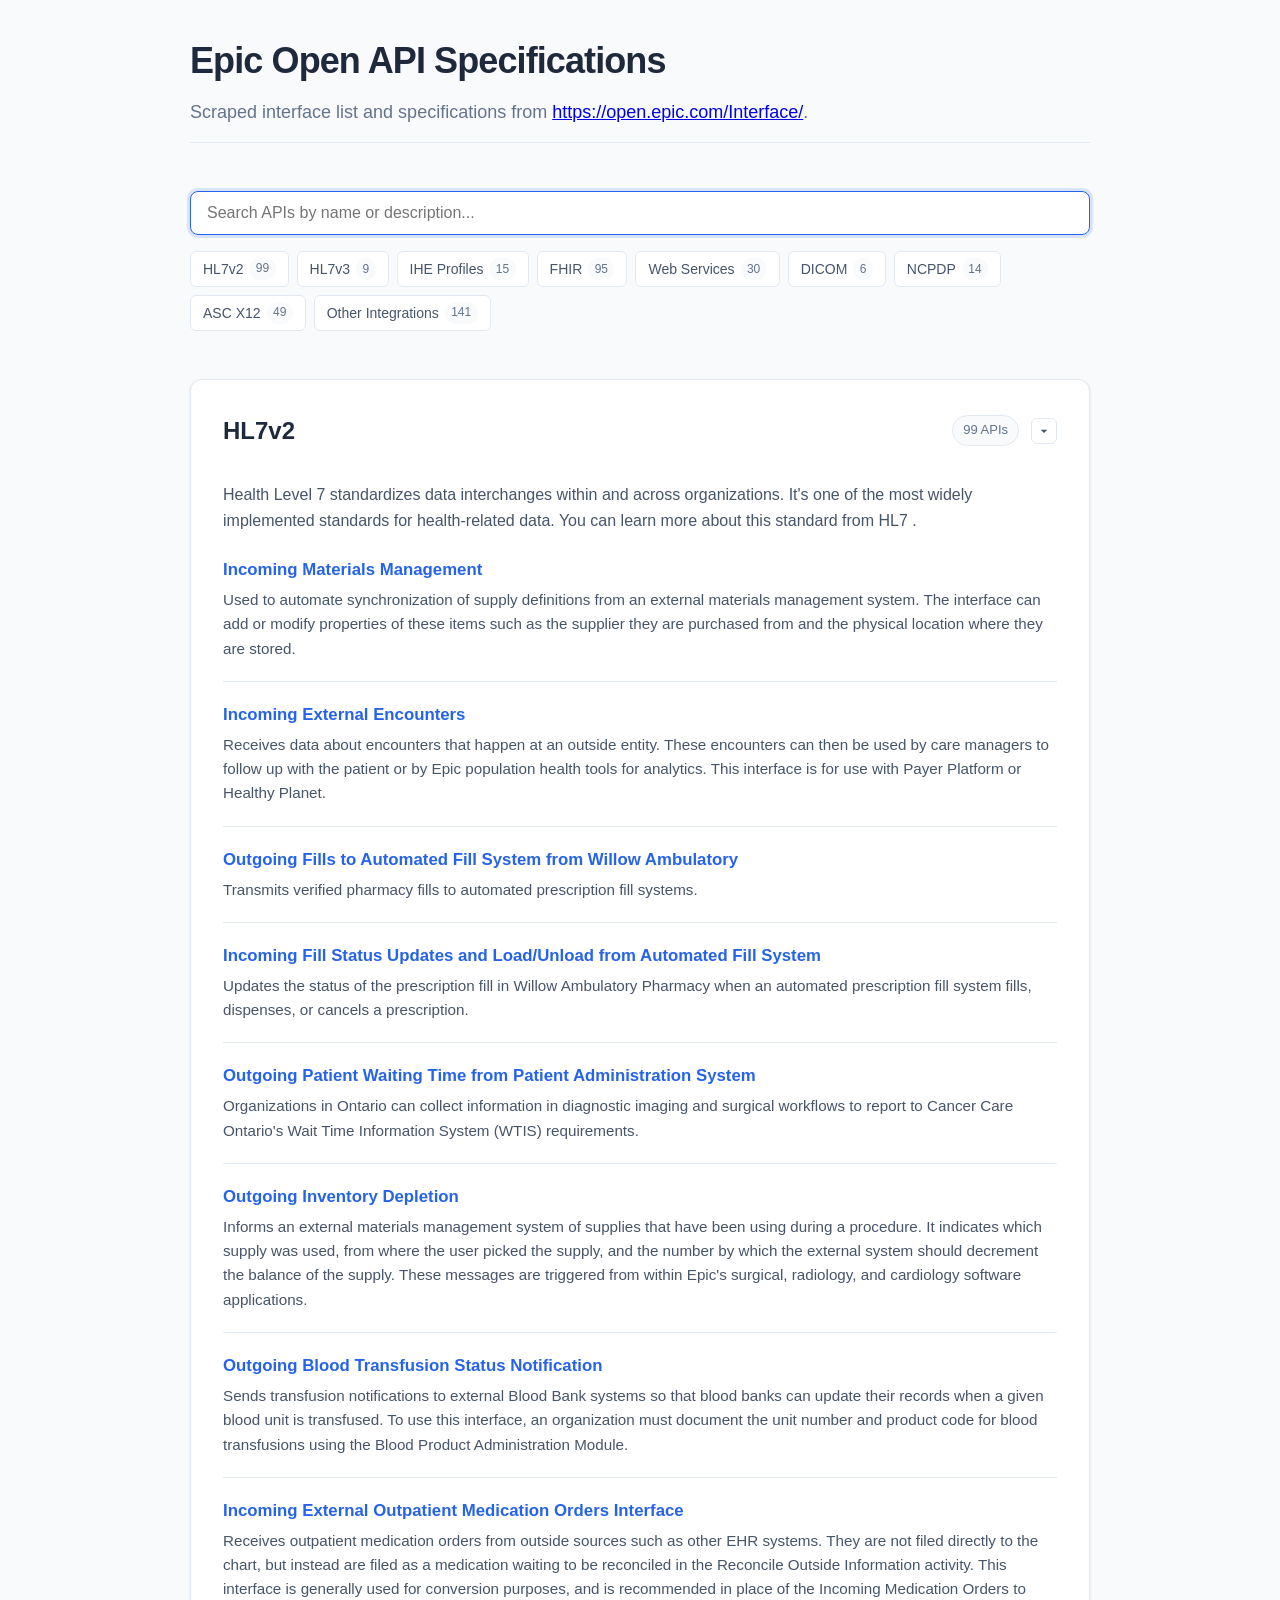
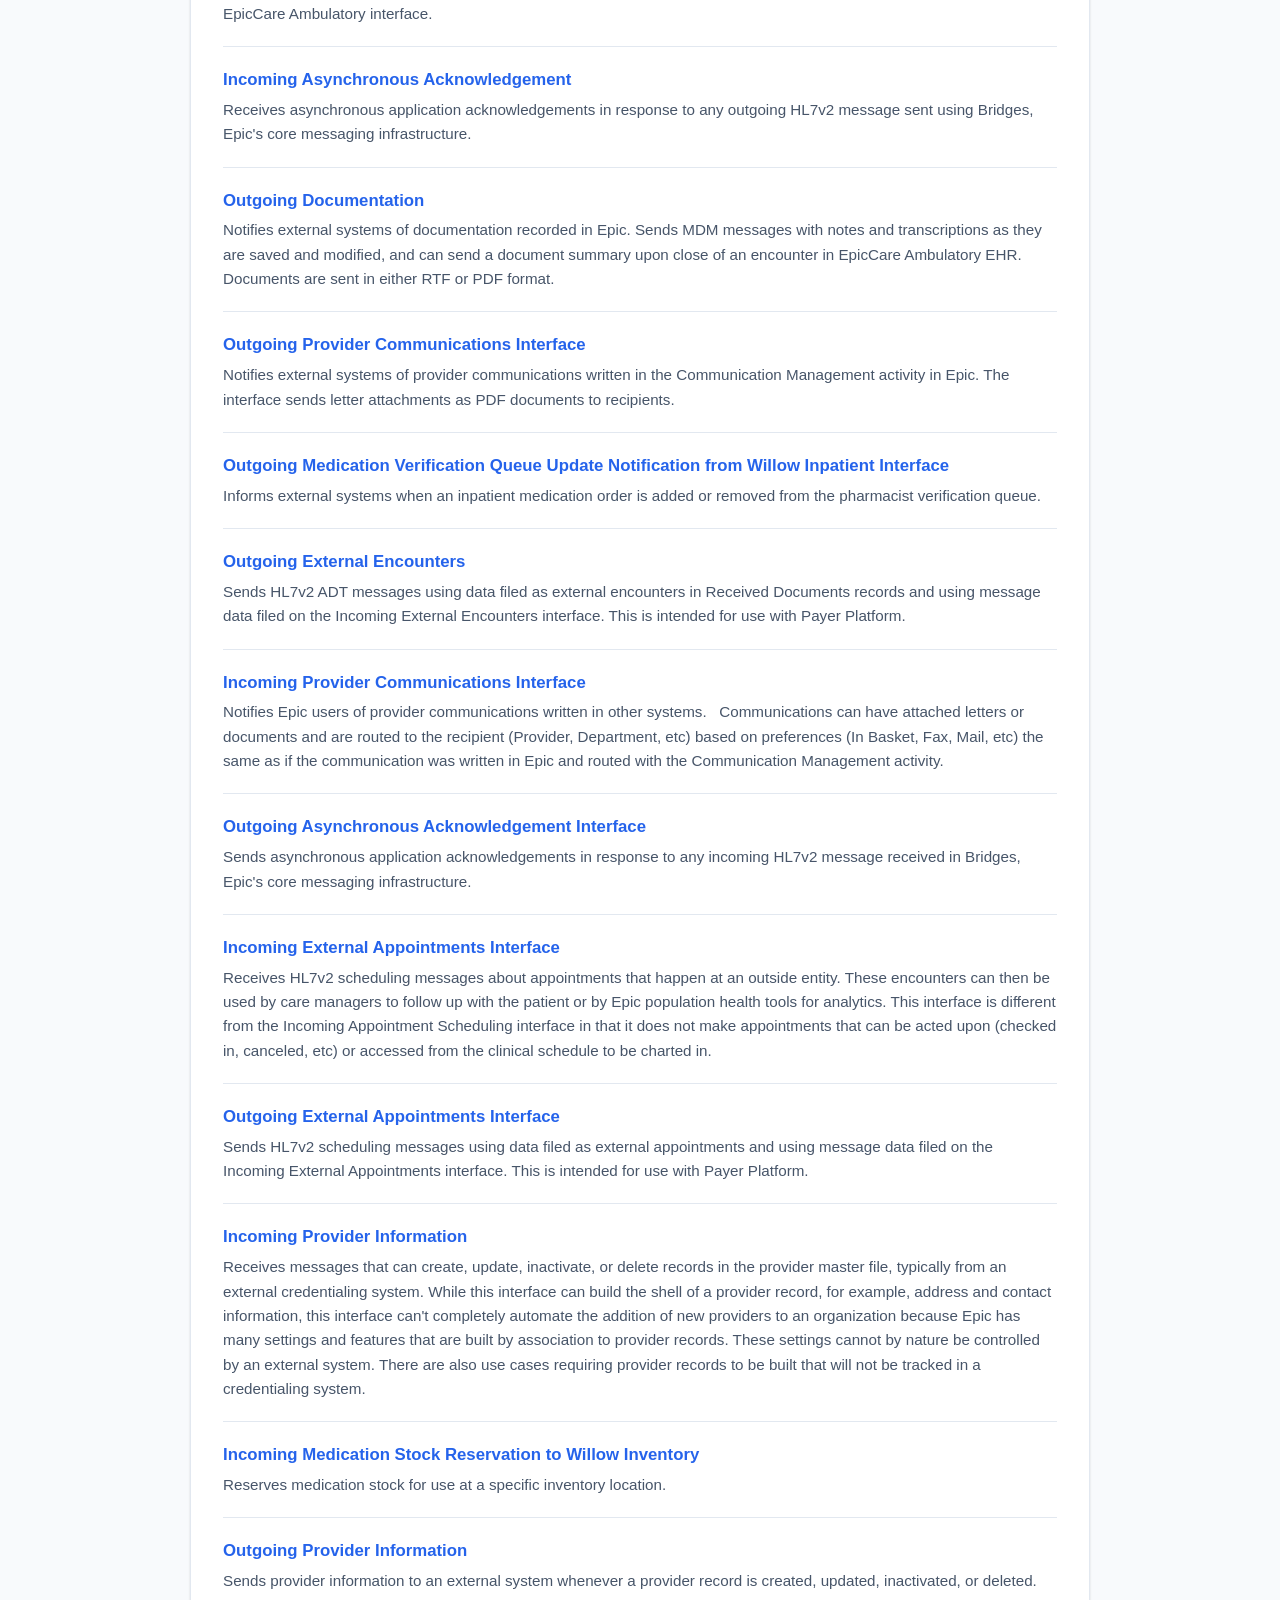
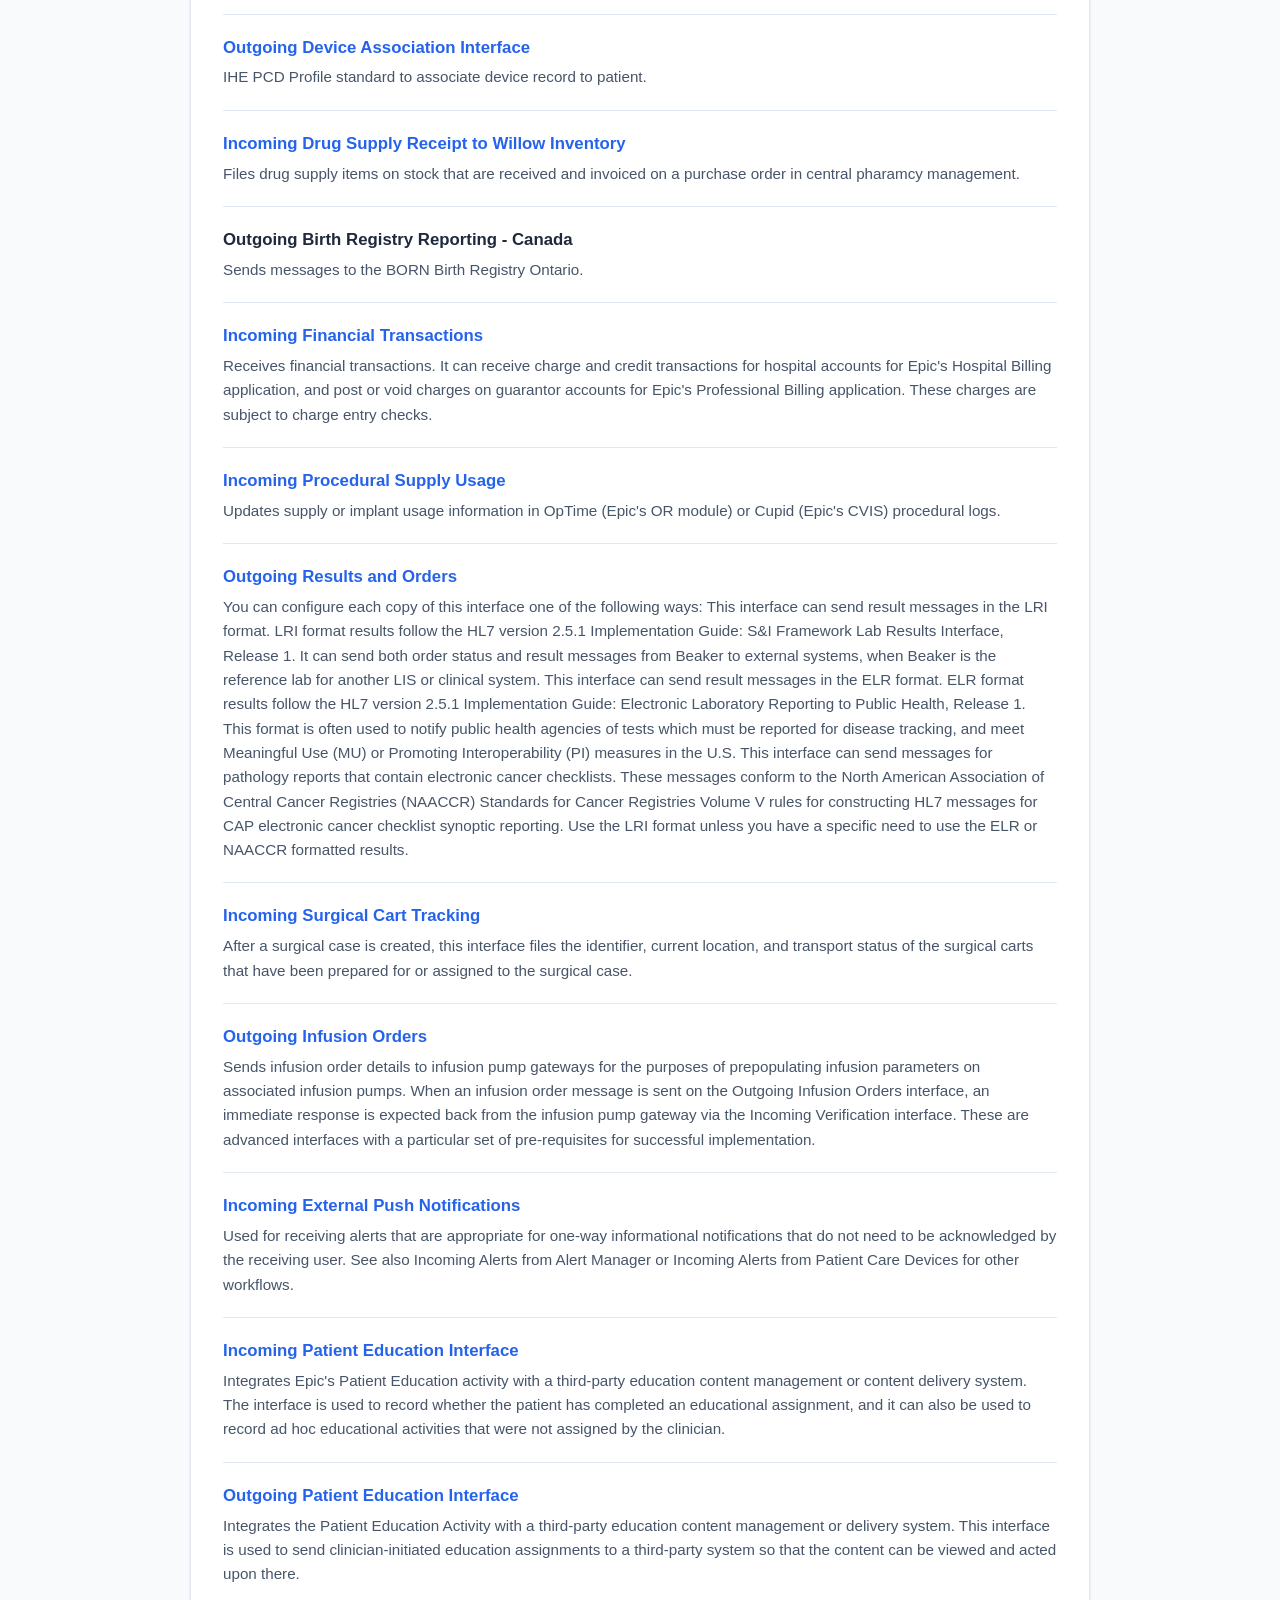
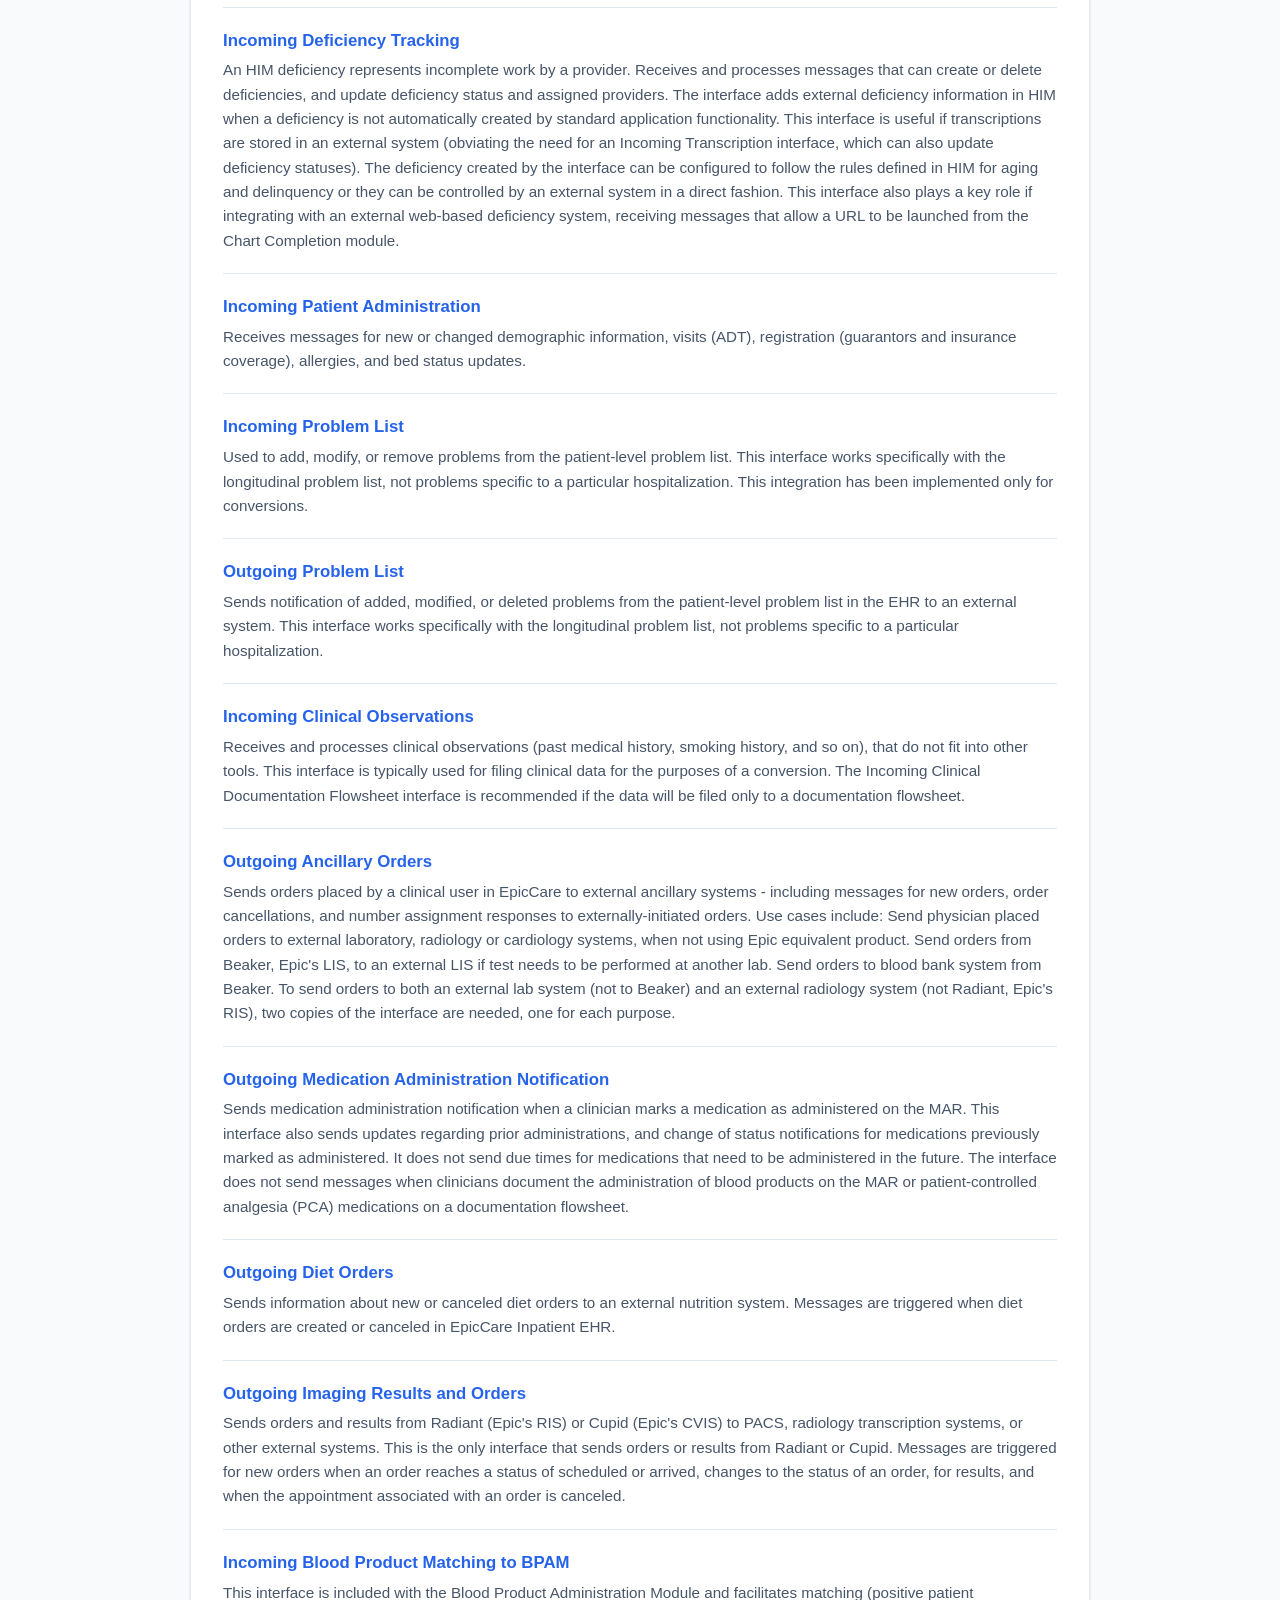
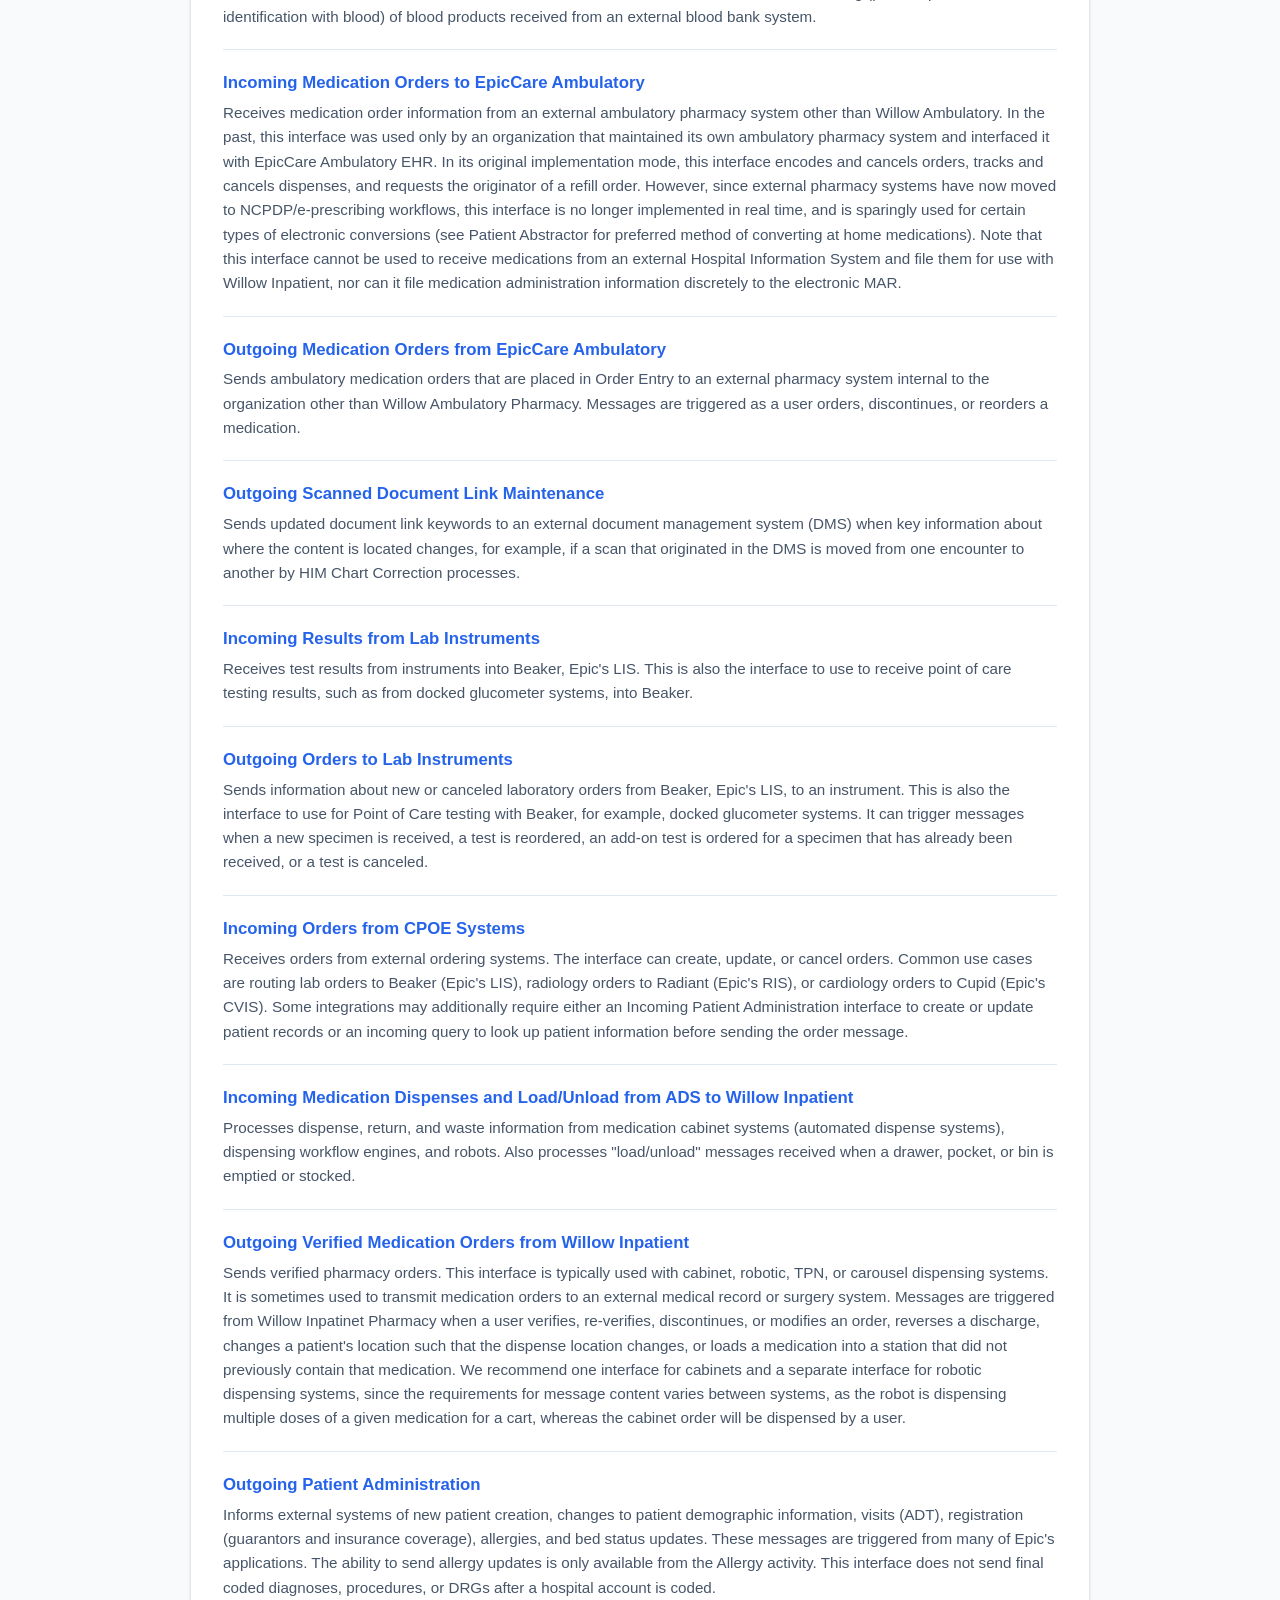
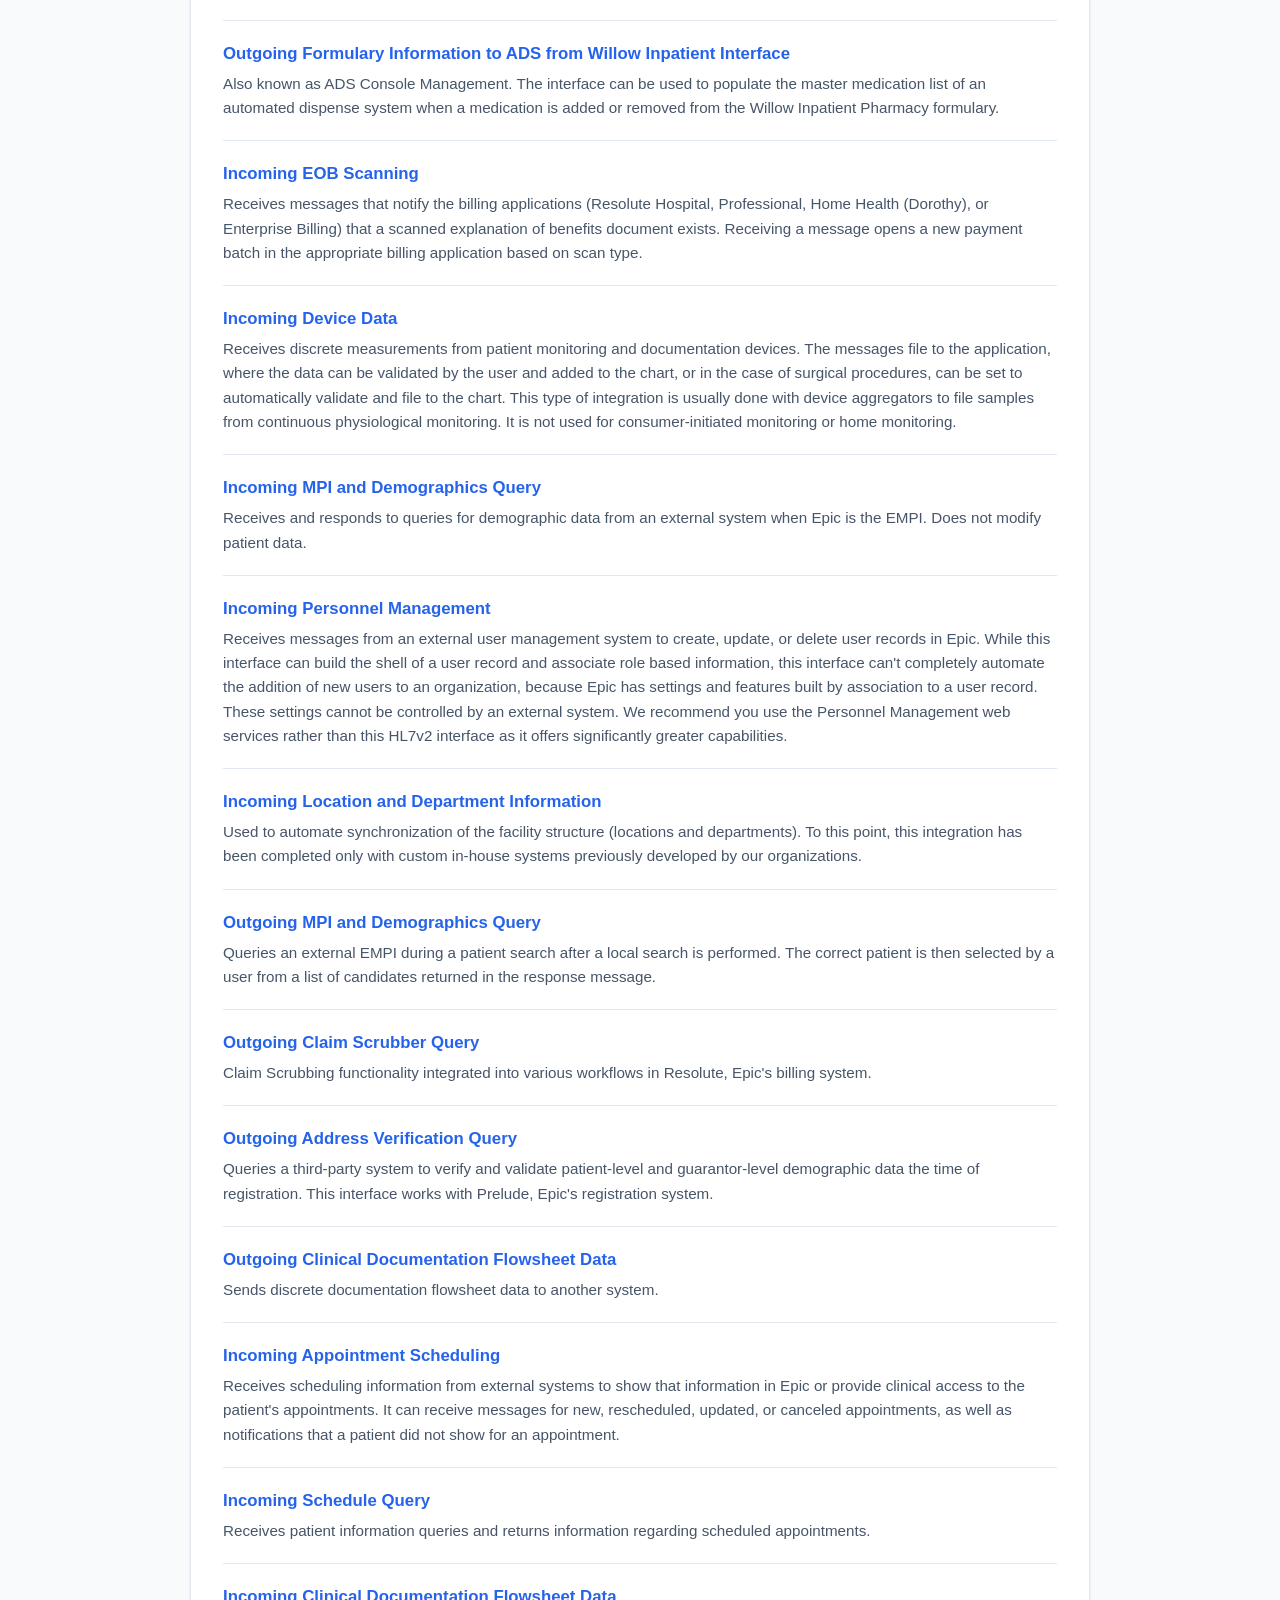
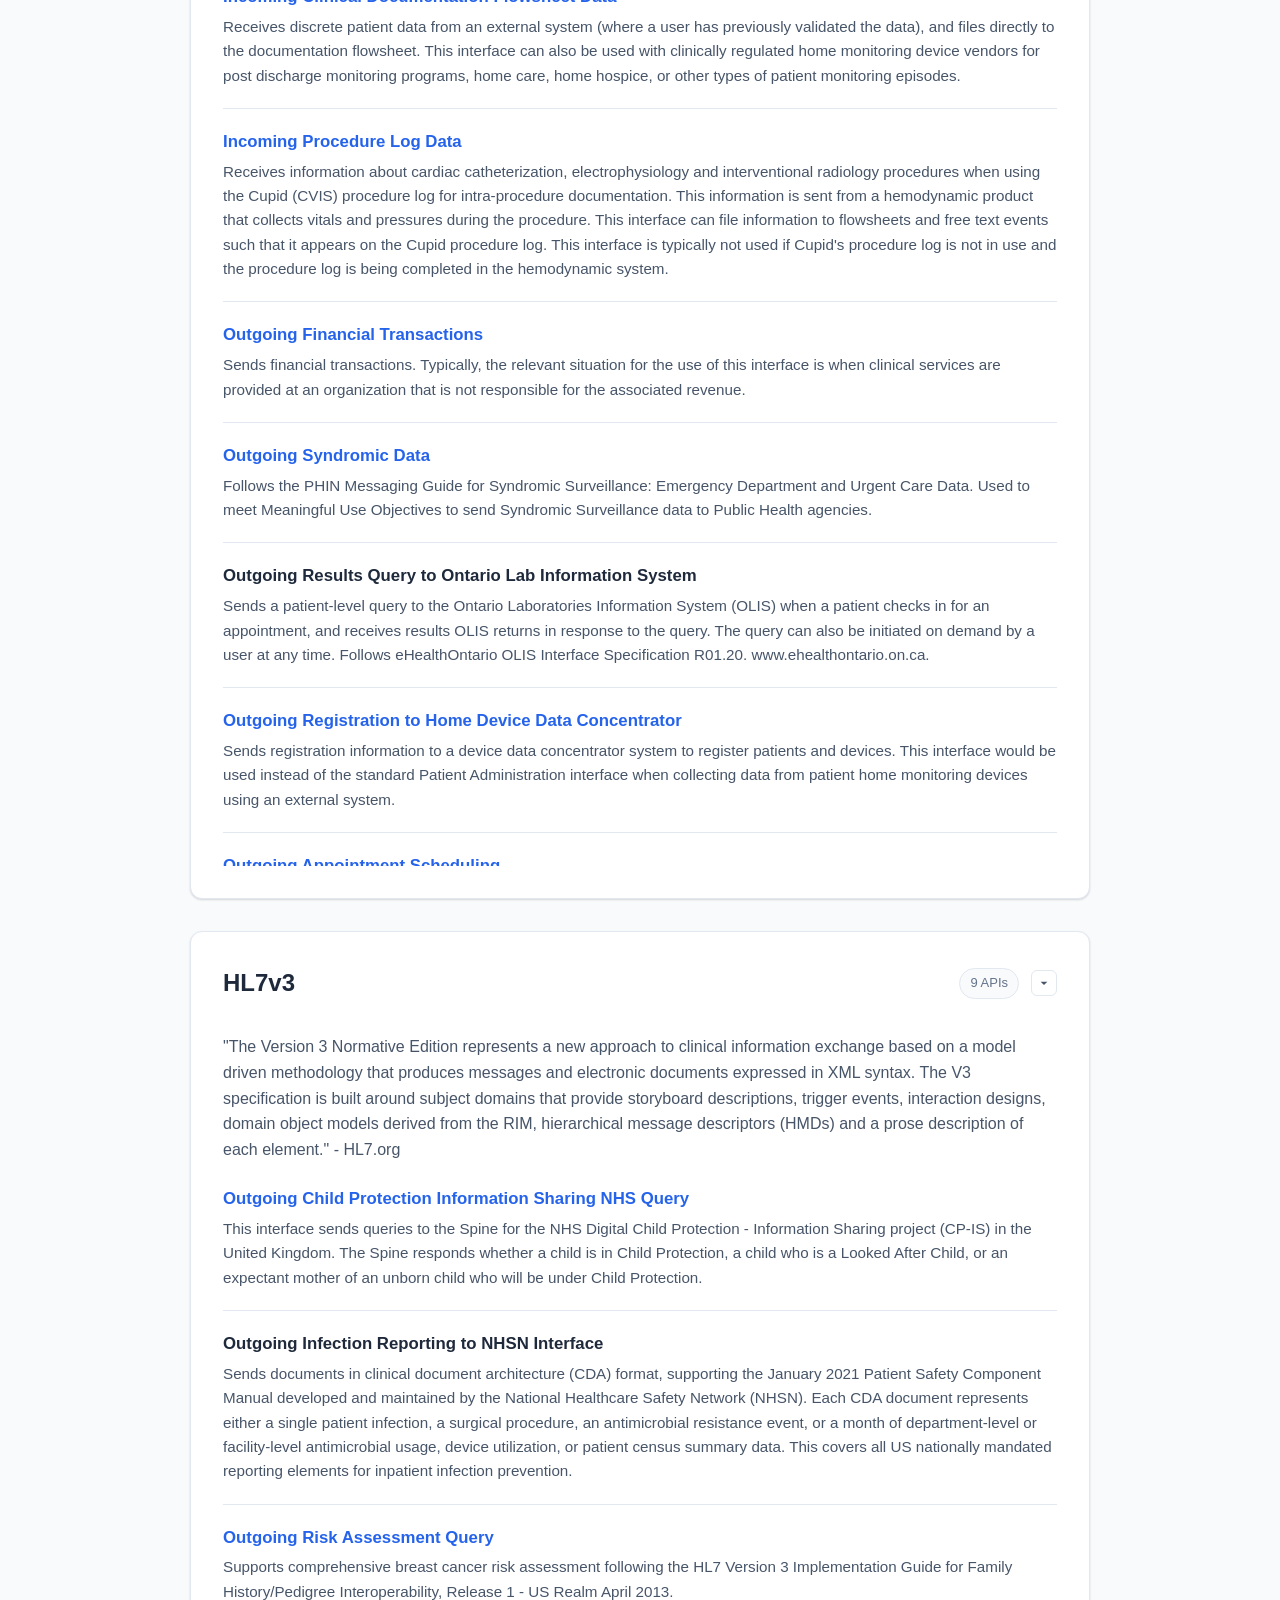
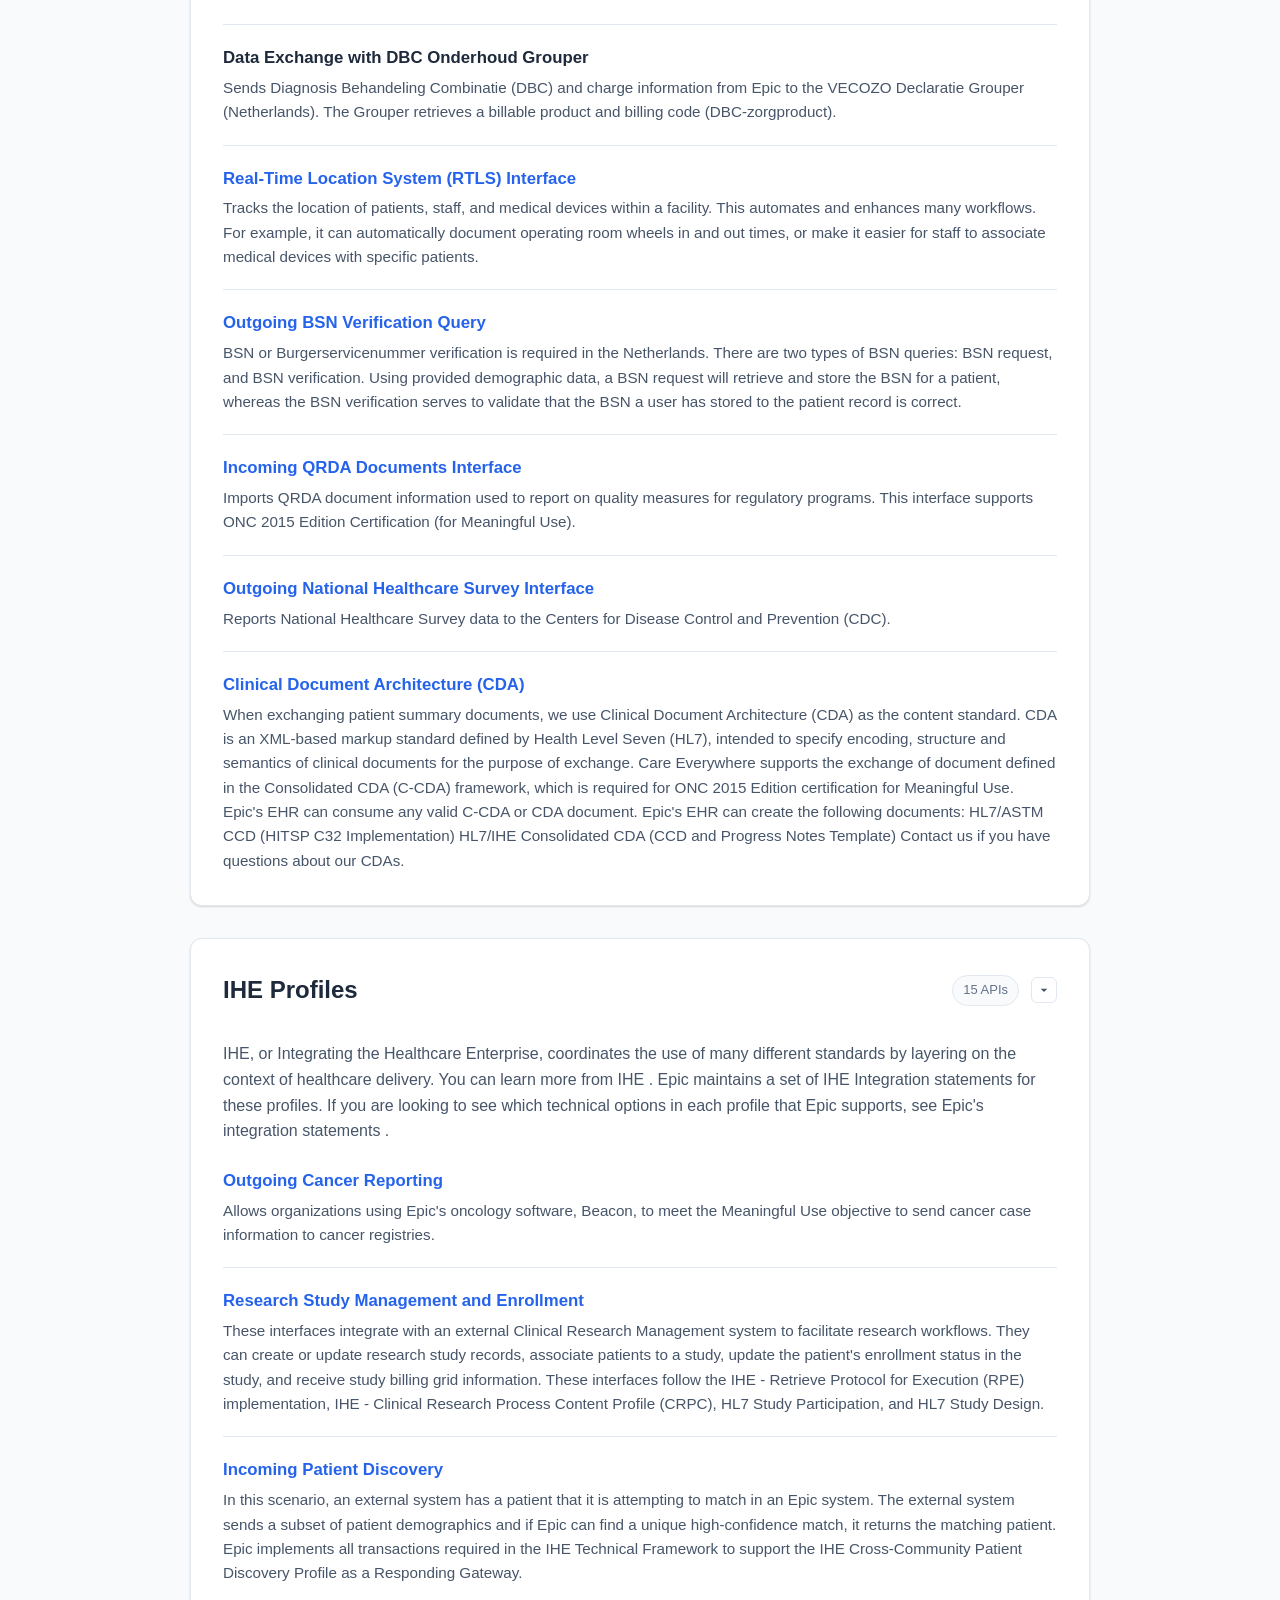
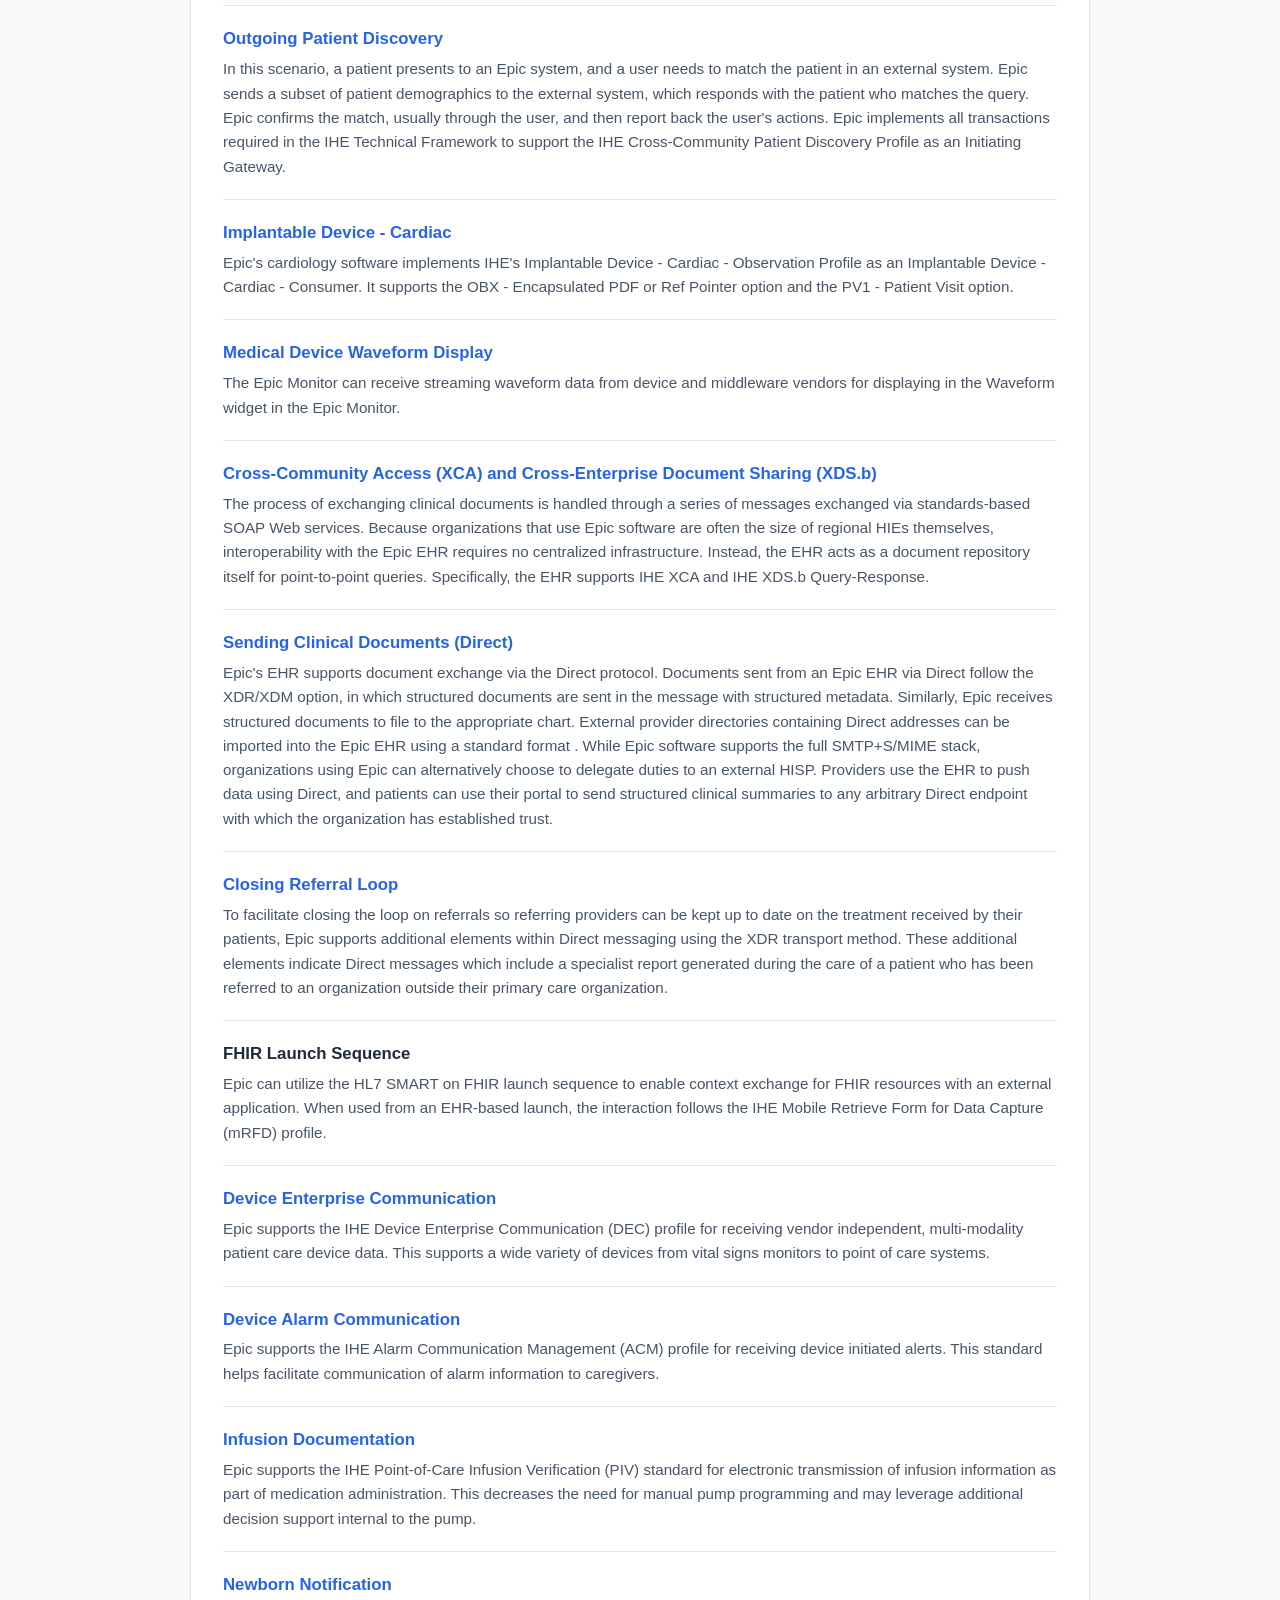
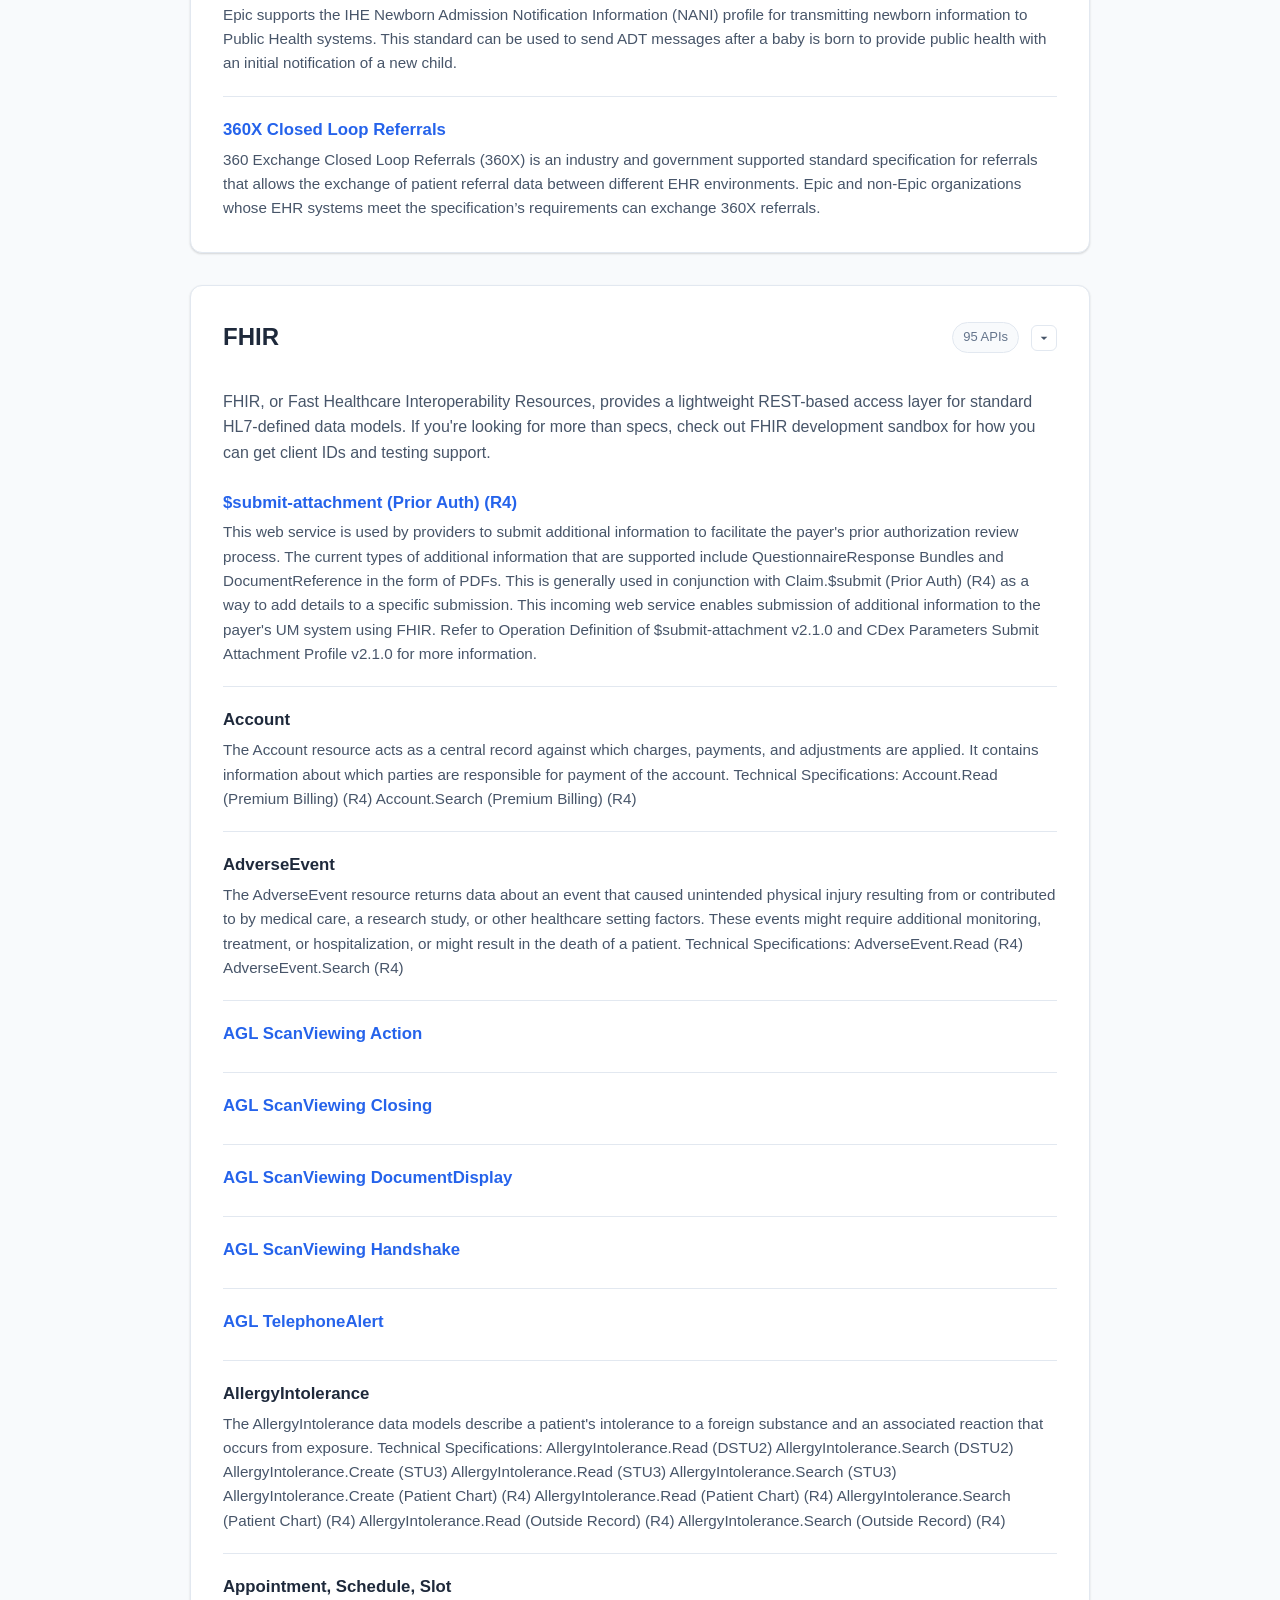
==== commit d843554d: "add links and fix scraper typo" ====
--- a/docs/index.html
+++ b/docs/index.html
@@ -10,7 +10,7 @@
     <div class='container'>
         <header>
             <h1>Epic Open API Specifications</h1>
-            <p class='subtitle'>Scraped interface list and specifications from https://open.epic.com/Interface/</p>
+            <p class='subtitle'>Scraped interface list and specifications from <a href='https://open.epic.com/Interface/'>https://open.epic.com/Interface/</a>.</p>
         </header>
         <div class='sticky-bar'>
             <div class='search-container'>
@@ -43,91 +43,91 @@
                     <p class='interface-desc'>Health Level 7 standardizes data interchanges within and across organizations. It's one of the most widely implemented standards for health-related data. You can learn more about this standard from  HL7 .</p>
                     <ul class='api-list'>
                     <li class='api-item'>
-                        <div class='api-name'><a href='https://open.epic.com//Tech/TechSpec?spec=5357' target='_blank' rel='noopener noreferrer'>Incoming Materials Management</a></div>
+                        <div class='api-name'><a href='https://open.epic.com/Tech/TechSpec?spec=5357' target='_blank' rel='noopener noreferrer'>Incoming Materials Management</a></div>
                         <p class='api-desc'>Used to automate synchronization of supply definitions from an external materials management system. The interface can add or modify properties of these items such as the supplier they are purchased from and the physical location where they are stored.</p>
                     </li>
                     <li class='api-item'>
-                        <div class='api-name'><a href='https://open.epic.com//Tech/TechSpec?spec=5369' target='_blank' rel='noopener noreferrer'>Incoming External Encounters</a></div>
+                        <div class='api-name'><a href='https://open.epic.com/Tech/TechSpec?spec=5369' target='_blank' rel='noopener noreferrer'>Incoming External Encounters</a></div>
                         <p class='api-desc'>Receives data about encounters that happen at an outside entity. These encounters can then be used by care managers to follow up with the patient or by Epic population health tools for analytics.  This interface is for use with Payer Platform or Healthy Planet.</p>
                     </li>
                     <li class='api-item'>
-                        <div class='api-name'><a href='https://open.epic.com//Tech/TechSpec?spec=5274' target='_blank' rel='noopener noreferrer'>Outgoing Fills to Automated Fill System from Willow Ambulatory</a></div>
+                        <div class='api-name'><a href='https://open.epic.com/Tech/TechSpec?spec=5274' target='_blank' rel='noopener noreferrer'>Outgoing Fills to Automated Fill System from Willow Ambulatory</a></div>
                         <p class='api-desc'>Transmits verified pharmacy fills to automated prescription fill systems.</p>
                     </li>
                     <li class='api-item'>
-                        <div class='api-name'><a href='https://open.epic.com//Tech/TechSpec?spec=5365' target='_blank' rel='noopener noreferrer'>Incoming Fill Status Updates and Load/Unload from Automated Fill System</a></div>
+                        <div class='api-name'><a href='https://open.epic.com/Tech/TechSpec?spec=5365' target='_blank' rel='noopener noreferrer'>Incoming Fill Status Updates and Load/Unload from Automated Fill System</a></div>
                         <p class='api-desc'>Updates the status of the prescription fill in Willow Ambulatory Pharmacy when an automated prescription fill system fills, dispenses, or cancels a prescription.</p>
                     </li>
                     <li class='api-item'>
-                        <div class='api-name'><a href='https://open.epic.com//Tech/TechSpec?spec=5235' target='_blank' rel='noopener noreferrer'>Outgoing Patient Waiting Time from Patient Administration System</a></div>
+                        <div class='api-name'><a href='https://open.epic.com/Tech/TechSpec?spec=5235' target='_blank' rel='noopener noreferrer'>Outgoing Patient Waiting Time from Patient Administration System</a></div>
                         <p class='api-desc'>Organizations in Ontario can collect information in diagnostic imaging and surgical workflows to report to Cancer Care Ontario's Wait Time Information System (WTIS) requirements.</p>
                     </li>
                     <li class='api-item'>
-                        <div class='api-name'><a href='https://open.epic.com//Tech/TechSpec?spec=5262' target='_blank' rel='noopener noreferrer'>Outgoing Inventory Depletion</a></div>
+                        <div class='api-name'><a href='https://open.epic.com/Tech/TechSpec?spec=5262' target='_blank' rel='noopener noreferrer'>Outgoing Inventory Depletion</a></div>
                         <p class='api-desc'>Informs an external materials management system of supplies that have been using during a procedure. It indicates which supply was used, from where the user picked the supply, and the number by which the external system should decrement the balance of the supply.  These messages are triggered from within Epic's surgical, radiology, and cardiology software applications.</p>
                     </li>
                     <li class='api-item'>
-                        <div class='api-name'><a href='https://open.epic.com//Tech/TechSpec?spec=5292' target='_blank' rel='noopener noreferrer'>Outgoing Blood Transfusion Status Notification</a></div>
+                        <div class='api-name'><a href='https://open.epic.com/Tech/TechSpec?spec=5292' target='_blank' rel='noopener noreferrer'>Outgoing Blood Transfusion Status Notification</a></div>
                         <p class='api-desc'>Sends transfusion notifications to external Blood Bank systems so that blood banks can update their records when a given blood unit is transfused. To use this interface, an organization must document the unit number and product code for blood transfusions using the Blood Product Administration Module.</p>
                     </li>
                     <li class='api-item'>
-                        <div class='api-name'><a href='https://open.epic.com//Tech/TechSpec?spec=5368' target='_blank' rel='noopener noreferrer'>Incoming External Outpatient Medication Orders Interface</a></div>
+                        <div class='api-name'><a href='https://open.epic.com/Tech/TechSpec?spec=5368' target='_blank' rel='noopener noreferrer'>Incoming External Outpatient Medication Orders Interface</a></div>
                         <p class='api-desc'>Receives outpatient medication orders from outside sources such as other EHR systems.   They are not filed directly to the chart, but instead are filed as a medication waiting to be reconciled in the Reconcile Outside Information activity.  This interface is generally used for conversion purposes, and is recommended in place of the Incoming Medication Orders to EpicCare Ambulatory interface.</p>
                     </li>
                     <li class='api-item'>
-                        <div class='api-name'><a href='https://open.epic.com//Tech/TechSpec?spec=5383' target='_blank' rel='noopener noreferrer'>Incoming Asynchronous Acknowledgement</a></div>
+                        <div class='api-name'><a href='https://open.epic.com/Tech/TechSpec?spec=5383' target='_blank' rel='noopener noreferrer'>Incoming Asynchronous Acknowledgement</a></div>
                         <p class='api-desc'>Receives asynchronous application acknowledgements in response to any outgoing HL7v2 message sent using Bridges, Epic's core messaging infrastructure.</p>
                     </li>
                     <li class='api-item'>
-                        <div class='api-name'><a href='https://open.epic.com//Tech/TechSpec?spec=5279' target='_blank' rel='noopener noreferrer'>Outgoing Documentation</a></div>
+                        <div class='api-name'><a href='https://open.epic.com/Tech/TechSpec?spec=5279' target='_blank' rel='noopener noreferrer'>Outgoing Documentation</a></div>
                         <p class='api-desc'>Notifies external systems of documentation recorded in Epic. Sends MDM messages with notes and transcriptions as they are saved and modified, and can send a document summary upon close of an encounter in EpicCare Ambulatory EHR.  Documents are sent in either RTF or PDF format.</p>
                     </li>
                     <li class='api-item'>
-                        <div class='api-name'><a href='https://open.epic.com//Tech/TechSpec?spec=5221' target='_blank' rel='noopener noreferrer'>Outgoing Provider Communications Interface</a></div>
+                        <div class='api-name'><a href='https://open.epic.com/Tech/TechSpec?spec=5221' target='_blank' rel='noopener noreferrer'>Outgoing Provider Communications Interface</a></div>
                         <p class='api-desc'>Notifies external systems of provider communications written in the Communication Management activity in Epic. The interface sends letter attachments as PDF documents to recipients.</p>
                     </li>
                     <li class='api-item'>
-                        <div class='api-name'><a href='https://open.epic.com//Tech/TechSpec?spec=5250' target='_blank' rel='noopener noreferrer'>Outgoing Medication Verification Queue Update Notification from Willow Inpatient Interface</a></div>
+                        <div class='api-name'><a href='https://open.epic.com/Tech/TechSpec?spec=5250' target='_blank' rel='noopener noreferrer'>Outgoing Medication Verification Queue Update Notification from Willow Inpatient Interface</a></div>
                         <p class='api-desc'>Informs external systems when an inpatient medication order is added or removed from the pharmacist verification queue.</p>
                     </li>
                     <li class='api-item'>
-                        <div class='api-name'><a href='https://open.epic.com//Tech/TechSpec?spec=5276' target='_blank' rel='noopener noreferrer'>Outgoing External Encounters</a></div>
+                        <div class='api-name'><a href='https://open.epic.com/Tech/TechSpec?spec=5276' target='_blank' rel='noopener noreferrer'>Outgoing External Encounters</a></div>
                         <p class='api-desc'>Sends HL7v2 ADT messages using data filed as external encounters in Received Documents records and using message data filed on the Incoming External Encounters interface. This is intended for use with Payer Platform.</p>
                     </li>
                     <li class='api-item'>
-                        <div class='api-name'><a href='https://open.epic.com//Tech/TechSpec?spec=5331' target='_blank' rel='noopener noreferrer'>Incoming Provider Communications Interface</a></div>
+                        <div class='api-name'><a href='https://open.epic.com/Tech/TechSpec?spec=5331' target='_blank' rel='noopener noreferrer'>Incoming Provider Communications Interface</a></div>
                         <p class='api-desc'>Notifies Epic users of provider communications written in other systems.   Communications can have attached letters or documents and are routed to the recipient (Provider, Department, etc) based on preferences (In Basket, Fax, Mail, etc) the same as if the communication was written in Epic and routed with the Communication Management activity.</p>
                     </li>
                     <li class='api-item'>
-                        <div class='api-name'><a href='https://open.epic.com//Tech/TechSpec?spec=5295' target='_blank' rel='noopener noreferrer'>Outgoing Asynchronous Acknowledgement Interface</a></div>
+                        <div class='api-name'><a href='https://open.epic.com/Tech/TechSpec?spec=5295' target='_blank' rel='noopener noreferrer'>Outgoing Asynchronous Acknowledgement Interface</a></div>
                         <p class='api-desc'>Sends asynchronous application acknowledgements in response to any incoming HL7v2 message received in Bridges, Epic's core messaging infrastructure.</p>
                     </li>
                     <li class='api-item'>
-                        <div class='api-name'><a href='https://open.epic.com//Tech/TechSpec?spec=5371' target='_blank' rel='noopener noreferrer'>Incoming External Appointments Interface</a></div>
+                        <div class='api-name'><a href='https://open.epic.com/Tech/TechSpec?spec=5371' target='_blank' rel='noopener noreferrer'>Incoming External Appointments Interface</a></div>
                         <p class='api-desc'>Receives HL7v2 scheduling messages about appointments that happen at an outside entity. These encounters can then be used by care managers to follow up with the patient or by Epic population health tools for analytics. This interface is different from the Incoming Appointment Scheduling interface in that it does not make appointments that can be acted upon (checked in, canceled, etc) or accessed from the clinical schedule to be charted in.</p>
                     </li>
                     <li class='api-item'>
-                        <div class='api-name'><a href='https://open.epic.com//Tech/TechSpec?spec=6436' target='_blank' rel='noopener noreferrer'>Outgoing External Appointments Interface</a></div>
+                        <div class='api-name'><a href='https://open.epic.com/Tech/TechSpec?spec=6436' target='_blank' rel='noopener noreferrer'>Outgoing External Appointments Interface</a></div>
                         <p class='api-desc'>Sends HL7v2 scheduling messages using data filed as external appointments and using message data filed on the Incoming External Appointments interface.  This is intended for use with Payer Platform.</p>
                     </li>
                     <li class='api-item'>
-                        <div class='api-name'><a href='https://open.epic.com//Tech/TechSpec?spec=5330' target='_blank' rel='noopener noreferrer'>Incoming Provider Information</a></div>
+                        <div class='api-name'><a href='https://open.epic.com/Tech/TechSpec?spec=5330' target='_blank' rel='noopener noreferrer'>Incoming Provider Information</a></div>
                         <p class='api-desc'>Receives messages that can create, update, inactivate, or delete records in the provider master file, typically from an external credentialing system. While this interface can build the shell of a provider record, for example, address and contact information, this interface can't completely automate the addition of new providers to an organization because Epic has many settings and features that are built by association to provider records.   These settings cannot by nature be controlled by an external system. There are also use cases requiring provider records to be built that will not be tracked in a credentialing system.</p>
                     </li>
                     <li class='api-item'>
-                        <div class='api-name'><a href='https://open.epic.com//Tech/TechSpec?spec=5778' target='_blank' rel='noopener noreferrer'>Incoming Medication Stock Reservation to Willow Inventory</a></div>
+                        <div class='api-name'><a href='https://open.epic.com/Tech/TechSpec?spec=5778' target='_blank' rel='noopener noreferrer'>Incoming Medication Stock Reservation to Willow Inventory</a></div>
                         <p class='api-desc'>Reserves medication stock for use at a specific inventory location.</p>
                     </li>
                     <li class='api-item'>
-                        <div class='api-name'><a href='https://open.epic.com//Tech/TechSpec?spec=5220' target='_blank' rel='noopener noreferrer'>Outgoing Provider Information</a></div>
+                        <div class='api-name'><a href='https://open.epic.com/Tech/TechSpec?spec=5220' target='_blank' rel='noopener noreferrer'>Outgoing Provider Information</a></div>
                         <p class='api-desc'>Sends provider information to an external system whenever a provider record is created, updated, inactivated, or deleted.</p>
                     </li>
                     <li class='api-item'>
-                        <div class='api-name'><a href='https://open.epic.com//Tech/TechSpec?spec=10257' target='_blank' rel='noopener noreferrer'>Outgoing Device Association Interface</a></div>
+                        <div class='api-name'><a href='https://open.epic.com/Tech/TechSpec?spec=10257' target='_blank' rel='noopener noreferrer'>Outgoing Device Association Interface</a></div>
                         <p class='api-desc'>IHE PCD Profile standard to associate device record to patient.</p>
                     </li>
                     <li class='api-item'>
-                        <div class='api-name'><a href='https://open.epic.com//Tech/TechSpec?spec=6420' target='_blank' rel='noopener noreferrer'>Incoming Drug Supply Receipt to Willow Inventory</a></div>
+                        <div class='api-name'><a href='https://open.epic.com/Tech/TechSpec?spec=6420' target='_blank' rel='noopener noreferrer'>Incoming Drug Supply Receipt to Willow Inventory</a></div>
                         <p class='api-desc'>Files drug supply items on stock that are received and invoiced on a purchase order in central pharamcy management.</p>
                     </li>
                     <li class='api-item'>
@@ -135,175 +135,175 @@
                         <p class='api-desc'>Sends messages to the BORN Birth Registry Ontario.</p>
                     </li>
                     <li class='api-item'>
-                        <div class='api-name'><a href='https://open.epic.com//Tech/TechSpec?spec=5364' target='_blank' rel='noopener noreferrer'>Incoming Financial Transactions</a></div>
+                        <div class='api-name'><a href='https://open.epic.com/Tech/TechSpec?spec=5364' target='_blank' rel='noopener noreferrer'>Incoming Financial Transactions</a></div>
                         <p class='api-desc'>Receives financial transactions. It can receive charge and credit transactions for hospital accounts for Epic's Hospital Billing application, and post or void charges on guarantor accounts for Epic's Professional Billing application. These charges are subject to charge entry checks.</p>
                     </li>
                     <li class='api-item'>
-                        <div class='api-name'><a href='https://open.epic.com//Tech/TechSpec?spec=5334' target='_blank' rel='noopener noreferrer'>Incoming Procedural Supply Usage</a></div>
+                        <div class='api-name'><a href='https://open.epic.com/Tech/TechSpec?spec=5334' target='_blank' rel='noopener noreferrer'>Incoming Procedural Supply Usage</a></div>
                         <p class='api-desc'>Updates supply or implant usage information in OpTime (Epic's OR module) or Cupid (Epic's CVIS) procedural logs.</p>
                     </li>
                     <li class='api-item'>
-                        <div class='api-name'><a href='https://open.epic.com//Tech/TechSpec?spec=5211' target='_blank' rel='noopener noreferrer'>Outgoing Results and Orders</a></div>
+                        <div class='api-name'><a href='https://open.epic.com/Tech/TechSpec?spec=5211' target='_blank' rel='noopener noreferrer'>Outgoing Results and Orders</a></div>
                         <p class='api-desc'>You can configure each copy of this interface one of the following ways: This interface can send result messages in the LRI format. LRI format results follow the HL7 version 2.5.1 Implementation Guide: S&I Framework Lab Results Interface, Release 1. It can send both order status and result messages from Beaker to external systems, when Beaker is the reference lab for another LIS or clinical system. This interface can send result messages in the ELR format. ELR format results follow the HL7 version 2.5.1 Implementation Guide: Electronic Laboratory Reporting to Public Health, Release 1. This format is often used to notify public health agencies of tests which must be reported for disease tracking, and meet Meaningful Use (MU) or Promoting Interoperability (PI) measures in the U.S. This interface can send messages for pathology reports that contain electronic cancer checklists. These messages conform to the North American Association of Central Cancer Registries (NAACCR) Standards for Cancer Registries Volume V rules for constructing HL7 messages for CAP electronic cancer checklist synoptic reporting. Use the LRI format unless you have a specific need to use the ELR or NAACCR formatted results.</p>
                     </li>
                     <li class='api-item'>
-                        <div class='api-name'><a href='https://open.epic.com//Tech/TechSpec?spec=5319' target='_blank' rel='noopener noreferrer'>Incoming Surgical Cart Tracking</a></div>
+                        <div class='api-name'><a href='https://open.epic.com/Tech/TechSpec?spec=5319' target='_blank' rel='noopener noreferrer'>Incoming Surgical Cart Tracking</a></div>
                         <p class='api-desc'>After a surgical case is created, this interface files the identifier, current location, and transport status of the surgical carts that have been prepared for or assigned to the surgical case.</p>
                     </li>
                     <li class='api-item'>
-                        <div class='api-name'><a href='https://open.epic.com//Tech/TechSpec?spec=5264' target='_blank' rel='noopener noreferrer'>Outgoing Infusion Orders</a></div>
+                        <div class='api-name'><a href='https://open.epic.com/Tech/TechSpec?spec=5264' target='_blank' rel='noopener noreferrer'>Outgoing Infusion Orders</a></div>
                         <p class='api-desc'>Sends infusion order details to infusion pump gateways for the purposes of prepopulating infusion parameters on associated infusion pumps. When an infusion order message is sent on the Outgoing Infusion Orders interface, an immediate response is expected back from the infusion pump gateway via the Incoming Verification interface. These are advanced interfaces with a particular set of pre-requisites for successful implementation.</p>
                     </li>
                     <li class='api-item'>
-                        <div class='api-name'><a href='https://open.epic.com//Tech/TechSpec?spec=9907' target='_blank' rel='noopener noreferrer'>Incoming External Push Notifications</a></div>
+                        <div class='api-name'><a href='https://open.epic.com/Tech/TechSpec?spec=9907' target='_blank' rel='noopener noreferrer'>Incoming External Push Notifications</a></div>
                         <p class='api-desc'>Used for receiving alerts that are appropriate for one-way informational notifications that do not need to be acknowledged by the receiving user. See also Incoming Alerts from Alert Manager or Incoming Alerts from Patient Care Devices for other workflows.</p>
                     </li>
                     <li class='api-item'>
-                        <div class='api-name'><a href='https://open.epic.com//Tech/TechSpec?spec=5340' target='_blank' rel='noopener noreferrer'>Incoming Patient Education Interface</a></div>
+                        <div class='api-name'><a href='https://open.epic.com/Tech/TechSpec?spec=5340' target='_blank' rel='noopener noreferrer'>Incoming Patient Education Interface</a></div>
                         <p class='api-desc'>Integrates Epic's Patient Education activity with a third-party education content management or content delivery system. The interface is used to record whether the patient has completed an educational assignment, and it can also be used to record ad hoc educational activities that were not assigned by the clinician.</p>
                     </li>
                     <li class='api-item'>
-                        <div class='api-name'><a href='https://open.epic.com//Tech/TechSpec?spec=5236' target='_blank' rel='noopener noreferrer'>Outgoing Patient Education Interface</a></div>
+                        <div class='api-name'><a href='https://open.epic.com/Tech/TechSpec?spec=5236' target='_blank' rel='noopener noreferrer'>Outgoing Patient Education Interface</a></div>
                         <p class='api-desc'>Integrates the Patient Education Activity with a third-party education content management or delivery system. This interface is used to send clinician-initiated education assignments to a third-party system so that the content can be viewed and acted upon there.</p>
                     </li>
                     <li class='api-item'>
-                        <div class='api-name'><a href='https://open.epic.com//Tech/TechSpec?spec=5375' target='_blank' rel='noopener noreferrer'>Incoming Deficiency Tracking</a></div>
+                        <div class='api-name'><a href='https://open.epic.com/Tech/TechSpec?spec=5375' target='_blank' rel='noopener noreferrer'>Incoming Deficiency Tracking</a></div>
                         <p class='api-desc'>An HIM deficiency represents incomplete work by a provider. Receives and processes messages that can create or delete deficiencies, and update deficiency status and assigned providers. The interface adds external deficiency information in HIM when a deficiency is not automatically created by standard application functionality. This interface is useful if transcriptions are stored in an external system (obviating the need for an Incoming Transcription interface, which can also update deficiency statuses). The deficiency created by the interface can be configured to follow the rules defined in HIM for aging and delinquency or they can be controlled by an external system in a direct fashion. This interface also plays a key role if integrating with an external web-based deficiency system, receiving messages that allow a URL to be launched from the Chart Completion module.</p>
                     </li>
                     <li class='api-item'>
-                        <div class='api-name'><a href='https://open.epic.com//Tech/TechSpec?spec=5342' target='_blank' rel='noopener noreferrer'>Incoming Patient Administration</a></div>
+                        <div class='api-name'><a href='https://open.epic.com/Tech/TechSpec?spec=5342' target='_blank' rel='noopener noreferrer'>Incoming Patient Administration</a></div>
                         <p class='api-desc'>Receives messages for new or changed demographic information, visits (ADT), registration (guarantors and insurance coverage), allergies, and bed status updates.</p>
                     </li>
                     <li class='api-item'>
-                        <div class='api-name'><a href='https://open.epic.com//Tech/TechSpec?spec=5335' target='_blank' rel='noopener noreferrer'>Incoming Problem List</a></div>
+                        <div class='api-name'><a href='https://open.epic.com/Tech/TechSpec?spec=5335' target='_blank' rel='noopener noreferrer'>Incoming Problem List</a></div>
                         <p class='api-desc'>Used to add, modify, or remove problems from the patient-level problem list. This interface works specifically with the longitudinal problem list, not problems specific to a particular hospitalization. This integration has been implemented only for conversions.</p>
                     </li>
                     <li class='api-item'>
-                        <div class='api-name'><a href='https://open.epic.com//Tech/TechSpec?spec=5223' target='_blank' rel='noopener noreferrer'>Outgoing Problem List</a></div>
+                        <div class='api-name'><a href='https://open.epic.com/Tech/TechSpec?spec=5223' target='_blank' rel='noopener noreferrer'>Outgoing Problem List</a></div>
                         <p class='api-desc'>Sends notification of added, modified, or deleted problems from the patient-level problem list in the EHR to an external system. This interface works specifically with the longitudinal problem list, not problems specific to a particular hospitalization.</p>
                     </li>
                     <li class='api-item'>
-                        <div class='api-name'><a href='https://open.epic.com//Tech/TechSpec?spec=5378' target='_blank' rel='noopener noreferrer'>Incoming Clinical Observations</a></div>
+                        <div class='api-name'><a href='https://open.epic.com/Tech/TechSpec?spec=5378' target='_blank' rel='noopener noreferrer'>Incoming Clinical Observations</a></div>
                         <p class='api-desc'>Receives and processes clinical observations (past medical history, smoking history, and so on), that do not fit into other tools. This interface is typically used for filing clinical data for the purposes of a conversion. The Incoming Clinical Documentation Flowsheet interface is recommended if the data will be filed only to a documentation flowsheet.</p>
                     </li>
                     <li class='api-item'>
-                        <div class='api-name'><a href='https://open.epic.com//Tech/TechSpec?spec=5298' target='_blank' rel='noopener noreferrer'>Outgoing Ancillary Orders</a></div>
+                        <div class='api-name'><a href='https://open.epic.com/Tech/TechSpec?spec=5298' target='_blank' rel='noopener noreferrer'>Outgoing Ancillary Orders</a></div>
                         <p class='api-desc'>Sends orders placed by a clinical user in EpicCare to external ancillary systems - including messages for new orders, order cancellations, and number assignment responses to externally-initiated orders.  Use cases include:  Send physician placed orders to external laboratory, radiology or cardiology systems, when not using Epic equivalent product.  Send orders from Beaker, Epic's LIS, to an external LIS if test needs to be performed at another lab. Send orders to blood bank system from Beaker.  To send orders to both an external lab system (not to Beaker) and an external radiology system (not Radiant, Epic's RIS), two copies of the interface are needed, one for each purpose.</p>
                     </li>
                     <li class='api-item'>
-                        <div class='api-name'><a href='https://open.epic.com//Tech/TechSpec?spec=5259' target='_blank' rel='noopener noreferrer'>Outgoing Medication Administration Notification</a></div>
+                        <div class='api-name'><a href='https://open.epic.com/Tech/TechSpec?spec=5259' target='_blank' rel='noopener noreferrer'>Outgoing Medication Administration Notification</a></div>
                         <p class='api-desc'>Sends medication administration notification when a clinician marks a medication as administered on the MAR. This interface also sends updates regarding prior administrations, and change of status notifications for medications previously marked as administered. It does not send due times for medications that need to be administered in the future. The interface does not send messages when clinicians document the administration of blood products on the MAR or patient-controlled analgesia (PCA) medications on a documentation flowsheet.</p>
                     </li>
                     <li class='api-item'>
-                        <div class='api-name'><a href='https://open.epic.com//Tech/TechSpec?spec=5280' target='_blank' rel='noopener noreferrer'>Outgoing Diet Orders</a></div>
+                        <div class='api-name'><a href='https://open.epic.com/Tech/TechSpec?spec=5280' target='_blank' rel='noopener noreferrer'>Outgoing Diet Orders</a></div>
                         <p class='api-desc'>Sends information about new or canceled diet orders to an external nutrition system. Messages are triggered when diet orders are created or canceled in EpicCare Inpatient EHR.</p>
                     </li>
                     <li class='api-item'>
-                        <div class='api-name'><a href='https://open.epic.com//Tech/TechSpec?spec=5265' target='_blank' rel='noopener noreferrer'>Outgoing Imaging Results and Orders</a></div>
+                        <div class='api-name'><a href='https://open.epic.com/Tech/TechSpec?spec=5265' target='_blank' rel='noopener noreferrer'>Outgoing Imaging Results and Orders</a></div>
                         <p class='api-desc'>Sends orders and results from Radiant (Epic's RIS)  or Cupid (Epic's CVIS) to PACS, radiology transcription systems, or other external systems. This is the only interface that sends orders or results from Radiant or Cupid. Messages are triggered for new orders when an order reaches a status of scheduled or arrived, changes to the status of an order, for results, and when the appointment associated with an order is canceled.</p>
                     </li>
                     <li class='api-item'>
-                        <div class='api-name'><a href='https://open.epic.com//Tech/TechSpec?spec=5382' target='_blank' rel='noopener noreferrer'>Incoming Blood Product Matching to BPAM</a></div>
+                        <div class='api-name'><a href='https://open.epic.com/Tech/TechSpec?spec=5382' target='_blank' rel='noopener noreferrer'>Incoming Blood Product Matching to BPAM</a></div>
                         <p class='api-desc'>This interface is included with the Blood Product Administration Module and facilitates matching (positive patient identification with blood) of blood products received from an external blood bank system.</p>
                     </li>
                     <li class='api-item'>
-                        <div class='api-name'><a href='https://open.epic.com//Tech/TechSpec?spec=5349' target='_blank' rel='noopener noreferrer'>Incoming Medication Orders to EpicCare Ambulatory</a></div>
+                        <div class='api-name'><a href='https://open.epic.com/Tech/TechSpec?spec=5349' target='_blank' rel='noopener noreferrer'>Incoming Medication Orders to EpicCare Ambulatory</a></div>
                         <p class='api-desc'>Receives medication order information from an external ambulatory pharmacy system other than Willow Ambulatory. In the past, this interface was used only by an organization that maintained its own ambulatory pharmacy system and interfaced it with EpicCare Ambulatory EHR.   In its original implementation mode, this interface encodes and cancels orders, tracks and cancels dispenses, and requests the originator of a refill order. However, since external pharmacy systems have now moved to NCPDP/e-prescribing workflows, this interface is no longer implemented in real time, and is sparingly used for certain types of electronic conversions (see Patient Abstractor for preferred method of converting at home medications).  Note that this interface cannot be used to receive medications from an external Hospital Information System and file them for use with Willow Inpatient, nor can it file medication administration information discretely to the electronic MAR.</p>
                     </li>
                     <li class='api-item'>
-                        <div class='api-name'><a href='https://open.epic.com//Tech/TechSpec?spec=5253' target='_blank' rel='noopener noreferrer'>Outgoing Medication Orders from EpicCare Ambulatory</a></div>
+                        <div class='api-name'><a href='https://open.epic.com/Tech/TechSpec?spec=5253' target='_blank' rel='noopener noreferrer'>Outgoing Medication Orders from EpicCare Ambulatory</a></div>
                         <p class='api-desc'>Sends ambulatory medication orders that are placed in Order Entry to an external pharmacy system internal to the organization other than Willow Ambulatory Pharmacy. Messages are triggered as a user orders, discontinues, or reorders a medication.</p>
                     </li>
                     <li class='api-item'>
-                        <div class='api-name'><a href='https://open.epic.com//Tech/TechSpec?spec=5210' target='_blank' rel='noopener noreferrer'>Outgoing Scanned Document Link Maintenance</a></div>
+                        <div class='api-name'><a href='https://open.epic.com/Tech/TechSpec?spec=5210' target='_blank' rel='noopener noreferrer'>Outgoing Scanned Document Link Maintenance</a></div>
                         <p class='api-desc'>Sends updated document link keywords to an external document management system (DMS) when key information about where the content is located changes, for example, if a scan that originated in the DMS is moved from one encounter to another by HIM Chart Correction processes.</p>
                     </li>
                     <li class='api-item'>
-                        <div class='api-name'><a href='https://open.epic.com//Tech/TechSpec?spec=8000' target='_blank' rel='noopener noreferrer'>Incoming Results from Lab Instruments</a></div>
+                        <div class='api-name'><a href='https://open.epic.com/Tech/TechSpec?spec=8000' target='_blank' rel='noopener noreferrer'>Incoming Results from Lab Instruments</a></div>
                         <p class='api-desc'>Receives test results from instruments into Beaker, Epic's LIS. This is also the interface to use to receive point of care testing results, such as from docked glucometer systems, into Beaker.</p>
                     </li>
                     <li class='api-item'>
-                        <div class='api-name'><a href='https://open.epic.com//Tech/TechSpec?spec=staged%2FOutgoing%20Orders%20to%20Lab%20Instruments%20Interface%20Technical%20Specification.pdf' target='_blank' rel='noopener noreferrer'>Outgoing Orders to Lab Instruments</a></div>
+                        <div class='api-name'><a href='https://open.epic.com/Tech/TechSpec?spec=staged%2FOutgoing%20Orders%20to%20Lab%20Instruments%20Interface%20Technical%20Specification.pdf' target='_blank' rel='noopener noreferrer'>Outgoing Orders to Lab Instruments</a></div>
                         <p class='api-desc'>Sends information about new or canceled laboratory orders from Beaker, Epic's LIS, to an instrument. This is also the interface to use for Point of Care testing with Beaker, for example, docked glucometer systems. It can trigger messages when a new specimen is received, a test is reordered, an add-on test is ordered for a specimen that has already been received, or a test is canceled.</p>
                     </li>
                     <li class='api-item'>
-                        <div class='api-name'><a href='https://open.epic.com//Tech/TechSpec?spec=staged%2FIncoming%20Orders%20from%20CPOE%20Systems%20Interface%20Technical%20Specification.pdf' target='_blank' rel='noopener noreferrer'>Incoming Orders from CPOE Systems</a></div>
+                        <div class='api-name'><a href='https://open.epic.com/Tech/TechSpec?spec=staged%2FIncoming%20Orders%20from%20CPOE%20Systems%20Interface%20Technical%20Specification.pdf' target='_blank' rel='noopener noreferrer'>Incoming Orders from CPOE Systems</a></div>
                         <p class='api-desc'>Receives orders from external ordering systems. The interface can create, update, or cancel orders. Common use cases are routing lab orders to Beaker (Epic's LIS), radiology orders to Radiant (Epic's RIS), or cardiology orders to Cupid (Epic's CVIS).  Some integrations may additionally require either an Incoming Patient Administration interface to create or update patient records or an incoming query to look up patient information before sending the order message.</p>
                     </li>
                     <li class='api-item'>
-                        <div class='api-name'><a href='https://open.epic.com//Tech/TechSpec?spec=5354' target='_blank' rel='noopener noreferrer'>Incoming Medication Dispenses and Load/Unload from ADS to Willow Inpatient</a></div>
+                        <div class='api-name'><a href='https://open.epic.com/Tech/TechSpec?spec=5354' target='_blank' rel='noopener noreferrer'>Incoming Medication Dispenses and Load/Unload from ADS to Willow Inpatient</a></div>
                         <p class='api-desc'>Processes dispense, return, and waste information from medication cabinet systems (automated dispense systems), dispensing workflow engines, and robots.  Also processes "load/unload" messages received when a drawer, pocket, or bin is emptied or stocked.</p>
                     </li>
                     <li class='api-item'>
-                        <div class='api-name'><a href='https://open.epic.com//Tech/TechSpec?spec=5200' target='_blank' rel='noopener noreferrer'>Outgoing Verified Medication Orders from Willow Inpatient</a></div>
+                        <div class='api-name'><a href='https://open.epic.com/Tech/TechSpec?spec=5200' target='_blank' rel='noopener noreferrer'>Outgoing Verified Medication Orders from Willow Inpatient</a></div>
                         <p class='api-desc'>Sends verified pharmacy orders. This interface is typically used with cabinet, robotic, TPN, or carousel dispensing systems. It is sometimes used to transmit medication orders to an external medical record or surgery system. Messages are triggered from Willow Inpatinet Pharmacy when a user verifies, re-verifies, discontinues, or modifies an order, reverses a discharge, changes a patient's location such that the dispense location changes, or loads a medication into a station that did not previously contain that medication. We recommend one interface for cabinets and a separate interface for robotic dispensing systems, since the requirements for message content varies between systems, as the robot is dispensing multiple doses of a given medication for a cart, whereas the cabinet order will be dispensed by a user.</p>
                     </li>
                     <li class='api-item'>
-                        <div class='api-name'><a href='https://open.epic.com//Tech/TechSpec?spec=5238' target='_blank' rel='noopener noreferrer'>Outgoing Patient Administration</a></div>
+                        <div class='api-name'><a href='https://open.epic.com/Tech/TechSpec?spec=5238' target='_blank' rel='noopener noreferrer'>Outgoing Patient Administration</a></div>
                         <p class='api-desc'>Informs external systems of new patient creation, changes to patient demographic information, visits (ADT), registration (guarantors and insurance coverage), allergies, and bed status updates. These messages are triggered from many of Epic's applications. The ability to send allergy updates is only available from the Allergy activity. This interface does not send final coded diagnoses, procedures, or DRGs after a hospital account is coded.</p>
                     </li>
                     <li class='api-item'>
-                        <div class='api-name'><a href='https://open.epic.com//Tech/TechSpec?spec=5270' target='_blank' rel='noopener noreferrer'>Outgoing Formulary Information to ADS from Willow Inpatient Interface</a></div>
+                        <div class='api-name'><a href='https://open.epic.com/Tech/TechSpec?spec=5270' target='_blank' rel='noopener noreferrer'>Outgoing Formulary Information to ADS from Willow Inpatient Interface</a></div>
                         <p class='api-desc'>Also known as ADS Console Management. The interface can be used to populate the master medication list of an automated dispense system when a medication is added or removed from the Willow Inpatient Pharmacy formulary.</p>
                     </li>
                     <li class='api-item'>
-                        <div class='api-name'><a href='https://open.epic.com//Tech/TechSpec?spec=5372' target='_blank' rel='noopener noreferrer'>Incoming EOB Scanning</a></div>
+                        <div class='api-name'><a href='https://open.epic.com/Tech/TechSpec?spec=5372' target='_blank' rel='noopener noreferrer'>Incoming EOB Scanning</a></div>
                         <p class='api-desc'>Receives messages that notify the billing applications (Resolute Hospital, Professional, Home Health (Dorothy), or Enterprise Billing) that a scanned explanation of benefits document exists. Receiving a message opens a new payment batch in the appropriate billing application based on scan type.</p>
                     </li>
                     <li class='api-item'>
-                        <div class='api-name'><a href='https://open.epic.com//Tech/TechSpec?spec=5374' target='_blank' rel='noopener noreferrer'>Incoming Device Data</a></div>
+                        <div class='api-name'><a href='https://open.epic.com/Tech/TechSpec?spec=5374' target='_blank' rel='noopener noreferrer'>Incoming Device Data</a></div>
                         <p class='api-desc'>Receives discrete measurements from patient monitoring and documentation devices. The messages file to the application, where the data can be validated by the user and added to the chart, or in the case of surgical procedures, can be set to automatically validate and file to the chart. This type of integration is usually done with device aggregators to file samples from continuous physiological monitoring. It is not  used for consumer-initiated monitoring or home monitoring.</p>
                     </li>
                     <li class='api-item'>
-                        <div class='api-name'><a href='https://open.epic.com//Tech/TechSpec?spec=staged%2FIncoming%20MPI%20and%20Demographics%20Query%20Interface%20Technical%20Specification.pdf' target='_blank' rel='noopener noreferrer'>Incoming MPI and Demographics Query</a></div>
+                        <div class='api-name'><a href='https://open.epic.com/Tech/TechSpec?spec=staged%2FIncoming%20MPI%20and%20Demographics%20Query%20Interface%20Technical%20Specification.pdf' target='_blank' rel='noopener noreferrer'>Incoming MPI and Demographics Query</a></div>
                         <p class='api-desc'>Receives and responds to queries for demographic data from an external system when Epic is the EMPI. Does not modify patient data.</p>
                     </li>
                     <li class='api-item'>
-                        <div class='api-name'><a href='https://open.epic.com//Tech/TechSpec?spec=staged%2FIncoming%20Personnel%20Management%20Interface%20Technical%20Specification.pdf' target='_blank' rel='noopener noreferrer'>Incoming Personnel Management</a></div>
+                        <div class='api-name'><a href='https://open.epic.com/Tech/TechSpec?spec=staged%2FIncoming%20Personnel%20Management%20Interface%20Technical%20Specification.pdf' target='_blank' rel='noopener noreferrer'>Incoming Personnel Management</a></div>
                         <p class='api-desc'>Receives messages from an external user management system to create, update, or delete user records in Epic. While this interface can build the shell of a user record and associate role based information, this interface can't completely automate the addition of new users to an organization, because Epic has settings and features built by association to a user record.  These settings cannot be controlled by an external system. We recommend you use the  Personnel Management web services  rather than this HL7v2 interface as it offers significantly greater capabilities.</p>
                     </li>
                     <li class='api-item'>
-                        <div class='api-name'><a href='https://open.epic.com//Tech/TechSpec?spec=staged%2FIncoming%20Location%20and%20Department%20Information%20Interface%20Technical%20Specification.pdf' target='_blank' rel='noopener noreferrer'>Incoming Location and Department Information</a></div>
+                        <div class='api-name'><a href='https://open.epic.com/Tech/TechSpec?spec=staged%2FIncoming%20Location%20and%20Department%20Information%20Interface%20Technical%20Specification.pdf' target='_blank' rel='noopener noreferrer'>Incoming Location and Department Information</a></div>
                         <p class='api-desc'>Used to automate synchronization of the facility structure (locations and departments). To this point, this integration has been completed only with custom in-house systems previously developed by our organizations.</p>
                     </li>
                     <li class='api-item'>
-                        <div class='api-name'><a href='https://open.epic.com//Tech/TechSpec?spec=5249' target='_blank' rel='noopener noreferrer'>Outgoing MPI and Demographics Query</a></div>
+                        <div class='api-name'><a href='https://open.epic.com/Tech/TechSpec?spec=5249' target='_blank' rel='noopener noreferrer'>Outgoing MPI and Demographics Query</a></div>
                         <p class='api-desc'>Queries an external EMPI during a patient search after a local search is performed. The correct patient is then selected by a user from a list of candidates returned in the response message.</p>
                     </li>
                     <li class='api-item'>
-                        <div class='api-name'><a href='https://open.epic.com//Tech/TechSpec?spec=staged%2FOutgoing%20Claim%20Scrubber%20Query%20Interface%20Technical%20Specification.pdf' target='_blank' rel='noopener noreferrer'>Outgoing Claim Scrubber Query</a></div>
+                        <div class='api-name'><a href='https://open.epic.com/Tech/TechSpec?spec=staged%2FOutgoing%20Claim%20Scrubber%20Query%20Interface%20Technical%20Specification.pdf' target='_blank' rel='noopener noreferrer'>Outgoing Claim Scrubber Query</a></div>
                         <p class='api-desc'>Claim Scrubbing functionality integrated into various workflows in Resolute, Epic's billing system.</p>
                     </li>
                     <li class='api-item'>
-                        <div class='api-name'><a href='https://open.epic.com//Tech/TechSpec?spec=staged%2FOutgoing%20Address%20Verification%20Query%20Interface%20Technical%20Specification.pdf' target='_blank' rel='noopener noreferrer'>Outgoing Address Verification Query</a></div>
+                        <div class='api-name'><a href='https://open.epic.com/Tech/TechSpec?spec=staged%2FOutgoing%20Address%20Verification%20Query%20Interface%20Technical%20Specification.pdf' target='_blank' rel='noopener noreferrer'>Outgoing Address Verification Query</a></div>
                         <p class='api-desc'>Queries a third-party system to verify and validate patient-level and guarantor-level demographic data the time of registration. This interface works with Prelude, Epic's registration system.</p>
                     </li>
                     <li class='api-item'>
-                        <div class='api-name'><a href='https://open.epic.com//Tech/TechSpec?spec=5286' target='_blank' rel='noopener noreferrer'>Outgoing Clinical Documentation Flowsheet Data</a></div>
+                        <div class='api-name'><a href='https://open.epic.com/Tech/TechSpec?spec=5286' target='_blank' rel='noopener noreferrer'>Outgoing Clinical Documentation Flowsheet Data</a></div>
                         <p class='api-desc'>Sends discrete documentation flowsheet data to another system.</p>
                     </li>
                     <li class='api-item'>
-                        <div class='api-name'><a href='https://open.epic.com//Tech/TechSpec?spec=5384' target='_blank' rel='noopener noreferrer'>Incoming Appointment Scheduling</a></div>
+                        <div class='api-name'><a href='https://open.epic.com/Tech/TechSpec?spec=5384' target='_blank' rel='noopener noreferrer'>Incoming Appointment Scheduling</a></div>
                         <p class='api-desc'>Receives scheduling information from external systems to show that information in Epic or provide clinical access to the patient's appointments. It can receive messages for new, rescheduled, updated, or canceled appointments, as well as notifications that a patient did not show for an appointment.</p>
                     </li>
                     <li class='api-item'>
-                        <div class='api-name'><a href='https://open.epic.com//Tech/TechSpec?spec=5322' target='_blank' rel='noopener noreferrer'>Incoming Schedule Query</a></div>
+                        <div class='api-name'><a href='https://open.epic.com/Tech/TechSpec?spec=5322' target='_blank' rel='noopener noreferrer'>Incoming Schedule Query</a></div>
                         <p class='api-desc'>Receives patient information queries and returns information regarding scheduled appointments.</p>
                     </li>
                     <li class='api-item'>
-                        <div class='api-name'><a href='https://open.epic.com//Tech/TechSpec?spec=5379' target='_blank' rel='noopener noreferrer'>Incoming Clinical Documentation Flowsheet Data</a></div>
+                        <div class='api-name'><a href='https://open.epic.com/Tech/TechSpec?spec=5379' target='_blank' rel='noopener noreferrer'>Incoming Clinical Documentation Flowsheet Data</a></div>
                         <p class='api-desc'>Receives discrete patient data from an external system (where a user has previously validated the data), and files directly to the documentation flowsheet.  This interface can also be used with clinically regulated home monitoring device vendors for post discharge monitoring programs, home care, home hospice, or other types of patient monitoring episodes.</p>
                     </li>
                     <li class='api-item'>
-                        <div class='api-name'><a href='https://open.epic.com//Tech/TechSpec?spec=5333' target='_blank' rel='noopener noreferrer'>Incoming Procedure Log Data</a></div>
+                        <div class='api-name'><a href='https://open.epic.com/Tech/TechSpec?spec=5333' target='_blank' rel='noopener noreferrer'>Incoming Procedure Log Data</a></div>
                         <p class='api-desc'>Receives information about cardiac catheterization, electrophysiology and interventional radiology procedures when using the Cupid (CVIS) procedure log for intra-procedure documentation. This information is sent from a hemodynamic product that collects vitals and pressures during the procedure. This interface can file information to flowsheets and free text events such that it appears on the Cupid procedure log. This interface is typically not used if Cupid's procedure log is not in use and the procedure log is being completed in the hemodynamic system.</p>
                     </li>
                     <li class='api-item'>
-                        <div class='api-name'><a href='https://open.epic.com//Tech/TechSpec?spec=5273' target='_blank' rel='noopener noreferrer'>Outgoing Financial Transactions</a></div>
+                        <div class='api-name'><a href='https://open.epic.com/Tech/TechSpec?spec=5273' target='_blank' rel='noopener noreferrer'>Outgoing Financial Transactions</a></div>
                         <p class='api-desc'>Sends financial transactions. Typically, the relevant situation for the use of this interface is when clinical services are provided at an organization that is not responsible for the associated revenue.</p>
                     </li>
                     <li class='api-item'>
-                        <div class='api-name'><a href='https://open.epic.com//Tech/TechSpec?spec=5207' target='_blank' rel='noopener noreferrer'>Outgoing Syndromic Data</a></div>
+                        <div class='api-name'><a href='https://open.epic.com/Tech/TechSpec?spec=5207' target='_blank' rel='noopener noreferrer'>Outgoing Syndromic Data</a></div>
                         <p class='api-desc'>Follows the PHIN Messaging Guide for Syndromic Surveillance: Emergency Department and Urgent Care Data. Used to meet Meaningful Use Objectives to send Syndromic Surveillance data to Public Health agencies.</p>
                     </li>
                     <li class='api-item'>
@@ -311,87 +311,87 @@
                         <p class='api-desc'>Sends a patient-level query to the Ontario Laboratories Information System (OLIS) when a patient checks in for an appointment, and receives results OLIS returns in response to the query. The query can also be initiated on demand by a user at any time. Follows eHealthOntario OLIS Interface Specification R01.20. www.ehealthontario.on.ca.</p>
                     </li>
                     <li class='api-item'>
-                        <div class='api-name'><a href='https://open.epic.com//Tech/TechSpec?spec=5215' target='_blank' rel='noopener noreferrer'>Outgoing Registration to Home Device Data Concentrator</a></div>
+                        <div class='api-name'><a href='https://open.epic.com/Tech/TechSpec?spec=5215' target='_blank' rel='noopener noreferrer'>Outgoing Registration to Home Device Data Concentrator</a></div>
                         <p class='api-desc'>Sends registration information to a device data concentrator system to register patients and devices. This interface would be used instead of the standard Patient Administration interface when collecting data from patient home monitoring devices using an external system.</p>
                     </li>
                     <li class='api-item'>
-                        <div class='api-name'><a href='https://open.epic.com//Tech/TechSpec?spec=5296' target='_blank' rel='noopener noreferrer'>Outgoing Appointment Scheduling</a></div>
+                        <div class='api-name'><a href='https://open.epic.com/Tech/TechSpec?spec=5296' target='_blank' rel='noopener noreferrer'>Outgoing Appointment Scheduling</a></div>
                         <p class='api-desc'>Sends appointment information to external systems. Users can trigger messages for new, rescheduled, updated, no showed, and canceled appointments. To send surgical case schedules, the Outgoing Surgical Case Scheduling interface is required.</p>
                     </li>
                     <li class='api-item'>
-                        <div class='api-name'><a href='https://open.epic.com//Tech/TechSpec?spec=5377' target='_blank' rel='noopener noreferrer'>Coding - Incoming Query and Response</a></div>
+                        <div class='api-name'><a href='https://open.epic.com/Tech/TechSpec?spec=5377' target='_blank' rel='noopener noreferrer'>Coding - Incoming Query and Response</a></div>
                         <p class='api-desc'>The incoming coding interface supports workflows in which coders are working entirely in your system. Coders in your system send messages to providers using Epic asking for more information to support their documentation (CDI or Coding Query). Responses are sent in return.</p>
                     </li>
                     <li class='api-item'>
-                        <div class='api-name'><a href='https://open.epic.com//Tech/TechSpec?spec=5318' target='_blank' rel='noopener noreferrer'>Incoming Surgical Case Tracking</a></div>
+                        <div class='api-name'><a href='https://open.epic.com/Tech/TechSpec?spec=5318' target='_blank' rel='noopener noreferrer'>Incoming Surgical Case Tracking</a></div>
                         <p class='api-desc'>Receives surgical case event information in real time to populate the event and the event timestamp in a surgical case log.</p>
                     </li>
                     <li class='api-item'>
-                        <div class='api-name'><a href='https://open.epic.com//Tech/TechSpec?spec=5251' target='_blank' rel='noopener noreferrer'>Outgoing Medication Stock Transfer Request and Response</a></div>
+                        <div class='api-name'><a href='https://open.epic.com/Tech/TechSpec?spec=5251' target='_blank' rel='noopener noreferrer'>Outgoing Medication Stock Transfer Request and Response</a></div>
                         <p class='api-desc'>Initiates a fill in a dispensing system-such as robotic arm or carousel-to assist in sending medications from the pharmacy to a hospital floor. This interface also receives acknowledgments from the dispensing system, which updates stock counts in Willow Inventory Management accordingly. For example, if a user requests five bottles of a certain medicine, but only four exist in stock, the interface updates the stock count being sent to the floor to four. Note that the purpose of messages sent by the interface is to request stock for a hospital floor. For that reason, the messages aren't patient-specific.</p>
                     </li>
                     <li class='api-item'>
-                        <div class='api-name'><a href='https://open.epic.com//Tech/TechSpec?spec=5208' target='_blank' rel='noopener noreferrer'>Outgoing Surgical Case Scheduling</a></div>
+                        <div class='api-name'><a href='https://open.epic.com/Tech/TechSpec?spec=5208' target='_blank' rel='noopener noreferrer'>Outgoing Surgical Case Scheduling</a></div>
                         <p class='api-desc'>Sends case scheduling information to external systems. Messages are sent for new, rescheduled, updated, and canceled cases.</p>
                     </li>
                     <li class='api-item'>
-                        <div class='api-name'><a href='https://open.epic.com//Tech/TechSpec?spec=5247' target='_blank' rel='noopener noreferrer'>Outgoing OCIO Medication Orders from EpicCare Ambulatory</a></div>
+                        <div class='api-name'><a href='https://open.epic.com/Tech/TechSpec?spec=5247' target='_blank' rel='noopener noreferrer'>Outgoing OCIO Medication Orders from EpicCare Ambulatory</a></div>
                         <p class='api-desc'>Sends outpatient and discharge medication orders to a pharmacy information system. This interface supports a subset of HL7 version 2.4 according to the specifications defined in the Clinical System Medication Management Interface Specification version 10.1 published by the Office of Chief Information (OCIO) of Victoria in Australia.</p>
                     </li>
                     <li class='api-item'>
-                        <div class='api-name'><a href='https://open.epic.com//Tech/TechSpec?spec=5353' target='_blank' rel='noopener noreferrer'>Incoming Medication Inventory Management</a></div>
+                        <div class='api-name'><a href='https://open.epic.com/Tech/TechSpec?spec=5353' target='_blank' rel='noopener noreferrer'>Incoming Medication Inventory Management</a></div>
                         <p class='api-desc'>Updates medication stocks in Willow Inventory, Epic's medication inventory management system, with changes for an externally managed inventory location.</p>
                     </li>
                     <li class='api-item'>
-                        <div class='api-name'><a href='https://open.epic.com//Tech/TechSpec?spec=5255' target='_blank' rel='noopener noreferrer'>Outgoing Medication Inventory Depletion</a></div>
+                        <div class='api-name'><a href='https://open.epic.com/Tech/TechSpec?spec=5255' target='_blank' rel='noopener noreferrer'>Outgoing Medication Inventory Depletion</a></div>
                         <p class='api-desc'>Communicates changes in medication stock in Willow Inventory medication inventory management for an external inventory location.</p>
                     </li>
                     <li class='api-item'>
-                        <div class='api-name'><a href='https://open.epic.com//Tech/TechSpec?spec=staged%2FIncoming%20Surgical%20Instrument%20Data%20Interface%20Technical%20Specification.pdf' target='_blank' rel='noopener noreferrer'>Incoming Surgical Resource Data</a></div>
+                        <div class='api-name'><a href='https://open.epic.com/Tech/TechSpec?spec=staged%2FIncoming%20Surgical%20Instrument%20Data%20Interface%20Technical%20Specification.pdf' target='_blank' rel='noopener noreferrer'>Incoming Surgical Resource Data</a></div>
                         <p class='api-desc'>Used to automate synchronization of surgical instrument records, implant groups, or trays from an external system.</p>
                     </li>
                     <li class='api-item'>
-                        <div class='api-name'><a href='https://open.epic.com//Tech/TechSpec?spec=5363' target='_blank' rel='noopener noreferrer'>Incoming Infusion Documentation</a></div>
+                        <div class='api-name'><a href='https://open.epic.com/Tech/TechSpec?spec=5363' target='_blank' rel='noopener noreferrer'>Incoming Infusion Documentation</a></div>
                         <p class='api-desc'>Receives discrete measurements from an infusion pump gateway associated with the administration of an infusion order. This is an advanced interface with a particular set of prerequisites for successful implementation.</p>
                     </li>
                     <li class='api-item'>
-                        <div class='api-name'><a href='https://open.epic.com//Tech/TechSpec?spec=9755' target='_blank' rel='noopener noreferrer'>Incoming Alerts from Alert Manager and Alert Reporting from Patient Care Devices</a></div>
+                        <div class='api-name'><a href='https://open.epic.com/Tech/TechSpec?spec=9755' target='_blank' rel='noopener noreferrer'>Incoming Alerts from Alert Manager and Alert Reporting from Patient Care Devices</a></div>
                         <p class='api-desc'>This collection of interfaces receives alert messages to send push notifications to end users. Upon receiving, reading, or responding to an alert, response messages are sent back to the alert manager. They can also store technical and physiological alert data from patient care devices such as physiological monitors and infusion pumps.</p>
                     </li>
                     <li class='api-item'>
-                        <div class='api-name'><a href='https://open.epic.com//Tech/TechSpec?spec=5355' target='_blank' rel='noopener noreferrer'>Incoming Medication Administration Notification</a></div>
+                        <div class='api-name'><a href='https://open.epic.com/Tech/TechSpec?spec=5355' target='_blank' rel='noopener noreferrer'>Incoming Medication Administration Notification</a></div>
                         <p class='api-desc'>Files administration information to a medication order created and acted on in an external system. The read-only orders appear on the MAR for reference.</p>
                     </li>
                     <li class='api-item'>
-                        <div class='api-name'><a href='https://open.epic.com//Tech/TechSpec?spec=5350' target='_blank' rel='noopener noreferrer'>Incoming Prescriptions from Legacy Pharmacy to Willow Ambulatory</a></div>
+                        <div class='api-name'><a href='https://open.epic.com/Tech/TechSpec?spec=5350' target='_blank' rel='noopener noreferrer'>Incoming Prescriptions from Legacy Pharmacy to Willow Ambulatory</a></div>
                         <p class='api-desc'>Receives medication orders from legacy pharmacy systems and files the medications orders to Willow Ambulatory Pharmacy. This interface is used only for conversions.</p>
                     </li>
                     <li class='api-item'>
-                        <div class='api-name'><a href='https://open.epic.com//Tech/TechSpec?spec=5387' target='_blank' rel='noopener noreferrer'>Incoming Ancillary Results</a></div>
+                        <div class='api-name'><a href='https://open.epic.com/Tech/TechSpec?spec=5387' target='_blank' rel='noopener noreferrer'>Incoming Ancillary Results</a></div>
                         <p class='api-desc'>Receives test results from a laboratory, cardiology, or similar information system These results include general lab, microbiology, pathology, and blood bank results, results with a narrative/impression, and hyperlinks to results that are stored elsewhere. These results can include LIS data, RIS data, pacemaker data, ECG records, and hemodynamic data. The interface can accept incoming order messages that request order numbers, replace procedures, or cancel existing orders. This HL7v2 interface is specific to a clinical order and uses TCP/IP to exchange messages.</p>
                     </li>
                     <li class='api-item'>
-                        <div class='api-name'><a href='https://open.epic.com//Tech/TechSpec?spec=7986' target='_blank' rel='noopener noreferrer'>Discrete Genomic Results</a></div>
+                        <div class='api-name'><a href='https://open.epic.com/Tech/TechSpec?spec=7986' target='_blank' rel='noopener noreferrer'>Discrete Genomic Results</a></div>
                         <p class='api-desc'>Discrete genomic results file to Epic via the  Incoming Ancillary Results interface . To include discrete genomic data as a part of the test's result, specifically formatted OBX segments must be included on the result (ORU^R01) message. These OBX segments follow the representation for discrete genomic data published in the HL7 Version 2.5.1 Implementation Guide: Lab Results Interface (LRI), Release 1 and the supported data elements are outlined in the specification document.</p>
                     </li>
                     <li class='api-item'>
-                        <div class='api-name'><a href='https://open.epic.com//Tech/TechSpec?spec=5390' target='_blank' rel='noopener noreferrer'>Incoming Ancillary Results - Imaging</a></div>
+                        <div class='api-name'><a href='https://open.epic.com/Tech/TechSpec?spec=5390' target='_blank' rel='noopener noreferrer'>Incoming Ancillary Results - Imaging</a></div>
                         <p class='api-desc'>Epic's radiology and cardiology software receives results from a imaging, cardiology, or transcription system for use in Epic. These results include results with a narrative/impression, and image availability or hyperlinks to results that are stored elsewhere, such as a PACS. This HL7v2 interface is specific to a clinical order and uses TCP/IP to exchange messages.</p>
                     </li>
                     <li class='api-item'>
-                        <div class='api-name'><a href='https://open.epic.com//Tech/TechSpec?spec=5420' target='_blank' rel='noopener noreferrer'>Digital Pathology</a></div>
+                        <div class='api-name'><a href='https://open.epic.com/Tech/TechSpec?spec=5420' target='_blank' rel='noopener noreferrer'>Digital Pathology</a></div>
                         <p class='api-desc'>The integration between Beaker, Epic's lab software, and an image-management system for the digital pathology workflow utilizes the Outgoing Lab Instrument Orders and the Incoming Lab Instrument Results interfaces. Beaker sends patient, case, and slide information and receives image availability notifications to enable whole slide imaging workflows.</p>
                     </li>
                     <li class='api-item'>
-                        <div class='api-name'><a href='https://open.epic.com//Tech/TechSpec?spec=5316' target='_blank' rel='noopener noreferrer'>Incoming Transcriptions</a></div>
+                        <div class='api-name'><a href='https://open.epic.com/Tech/TechSpec?spec=5316' target='_blank' rel='noopener noreferrer'>Incoming Transcriptions</a></div>
                         <p class='api-desc'>In this scenario, an external system has findings in a text or image format. These findings are either observations from a given contact with a patient (such as a visit or a hospitalization) or observations specific to a clinical order. Traditionally, this interface was used to match dictations with their eventual transcription (hence the name), but it can be used for a broader range of clinical findings. The EHR receives and files documents from a transcription system, scanned documents from an external document management system, or notes generated in another clinical system. This interface is often used for clinical findings that don't neatly fit into more specific data elements. Notes created or updated by the transcription interface can trigger deficiency updates.</p>
                     </li>
                     <li class='api-item'>
-                        <div class='api-name'><a href='https://open.epic.com//Tech/TechSpec?spec=5323' target='_blank' rel='noopener noreferrer'>Incoming Scanned Document Link</a></div>
+                        <div class='api-name'><a href='https://open.epic.com/Tech/TechSpec?spec=5323' target='_blank' rel='noopener noreferrer'>Incoming Scanned Document Link</a></div>
                         <p class='api-desc'>Receives and files scan pointers from an external document management system. This interface can also receive base64 encoded documents and store them to an Epic server. This interface does not file textual data intended for use in Radiant or Cupid; those documents must be processed by the Incoming Ancillary Results and Orders interface set up as an Incoming Ancillary Results and Orders - Imaging interface. Messages must be in HL7 MDM format. Documents processed by this interface can satisfy deficiencies in the Health Information Module.</p>
                     </li>
                     <li class='api-item'>
-                        <div class='api-name'><a href='https://open.epic.com//Tech/TechSpec?spec=5206' target='_blank' rel='noopener noreferrer'>Smoking Cessation Integration</a></div>
+                        <div class='api-name'><a href='https://open.epic.com/Tech/TechSpec?spec=5206' target='_blank' rel='noopener noreferrer'>Smoking Cessation Integration</a></div>
                         <p class='api-desc'>This is a group of three interfaces that together can be used to integrate with quit line vendors to communicate an order for cessation counseling, and receive in response the followup documented by the quit line and any medications, such as nicotine gum, given to the patient as part of the protocol.</p>
                     </li>
                     <li class='api-item'>
@@ -399,11 +399,11 @@
                         <p class='api-desc'>Epic integrates electronic fetal monitoring systems more tightly with inpatient workflows in the Epic EHR. The interfaces control establishing a shared identity with the EFM system, transmitting monitor vitals information from the fetal monitor to Epic, and associated documentation done in Epic with the fetal strip.</p>
                     </li>
                     <li class='api-item'>
-                        <div class='api-name'><a href='https://open.epic.com//Tech/TechSpec?spec=5237' target='_blank' rel='noopener noreferrer'>Event Notifications via Direct</a></div>
+                        <div class='api-name'><a href='https://open.epic.com/Tech/TechSpec?spec=5237' target='_blank' rel='noopener noreferrer'>Event Notifications via Direct</a></div>
                         <p class='api-desc'>Epic sends CMS Event Notifications that conform to DirectTrust’s  Event Notifications via the Direct Standard™  implementation guide. The goal of these notifications is to improve care coordination across healthcare settings, reduce readmissions, and improve transitions. The provided specification contains details regarding the HL7v2 attachments.</p>
                     </li>
                     <li class='api-item'>
-                        <div class='api-name'><a href='https://open.epic.com//Tech/TechSpec?spec=5430' target='_blank' rel='noopener noreferrer'>Coding - Bidirectional</a></div>
+                        <div class='api-name'><a href='https://open.epic.com/Tech/TechSpec?spec=5430' target='_blank' rel='noopener noreferrer'>Coding - Bidirectional</a></div>
                         <p class='api-desc'>The bidirectional interface is used to integrate with encoders and computer-assisted coding systems to exchange information for Hospital Coding workflows. Epic offers front-end integrations through web services as well as back-end integration methods. Separately, the outgoing interface can be used to send the final coded information to downstream systems such as care management products.</p>
                     </li>
                     <li class='api-item'>
@@ -411,31 +411,31 @@
                         <p class='api-desc'>This  Outgoing Results and Orders interface  sends results in the ELR format. ELR format results follow the HL7 version 2.5.1 Implementation Guide: Electronic Laboratory Reporting to Public Health, Release 1. This format is often used to notify public health agencies of tests which must be reported for disease tracking, and meet Meaningful Use (MU) or Promoting Interoperability (PI) measures in the U.S.</p>
                     </li>
                     <li class='api-item'>
-                        <div class='api-name'><a href='https://open.epic.com//Tech/TechSpec?spec=5214' target='_blank' rel='noopener noreferrer'>NAACCR Pathology Reporting</a></div>
+                        <div class='api-name'><a href='https://open.epic.com/Tech/TechSpec?spec=5214' target='_blank' rel='noopener noreferrer'>NAACCR Pathology Reporting</a></div>
                         <p class='api-desc'>This  Outgoing Results and Orders Interface  sends messages for pathology reports that contain electronic cancer checklists. These messages conform to the North American Association of Central Cancer Registries (NAACCR) Standards for Cancer Registries Volume V rules for constructing HL7 messages for CAP electronic cancer checklist synoptic reporting.</p>
                     </li>
                     <li class='api-item'>
-                        <div class='api-name'><a href='https://open.epic.com//Tech/TechSpec?spec=5315' target='_blank' rel='noopener noreferrer'>Incoming Vaccination Administration</a></div>
+                        <div class='api-name'><a href='https://open.epic.com/Tech/TechSpec?spec=5315' target='_blank' rel='noopener noreferrer'>Incoming Vaccination Administration</a></div>
                         <p class='api-desc'>Receives unsolicited vaccination administration updates from either an immunization registry or an external clinical system that is not a registry. If integrating with a registry that supports the query interface, the query is the preferred integration.</p>
                     </li>
                     <li class='api-item'>
-                        <div class='api-name'><a href='https://open.epic.com//Tech/TechSpec?spec=5201' target='_blank' rel='noopener noreferrer'>Outgoing Vaccination Query</a></div>
+                        <div class='api-name'><a href='https://open.epic.com/Tech/TechSpec?spec=5201' target='_blank' rel='noopener noreferrer'>Outgoing Vaccination Query</a></div>
                         <p class='api-desc'>Initiates a query to and receive a response from an immunization registry system. Each query requests data for a given patient. Generally, registries provide historical immunization data. Some registries additionally supply immunization recommendation data. The incoming portion of the interface does not directly update immunizations in the chart; the provider sees the response from the registry and decides what should be added to the patient record. HL7 2.5.1 specification conforms to the  Center for Disease Control HL7 2.5.1 Implementation Guide for Immunization Messaging .</p>
                     </li>
                     <li class='api-item'>
-                        <div class='api-name'><a href='https://open.epic.com//Tech/TechSpec?spec=5204' target='_blank' rel='noopener noreferrer'>Outgoing Vaccination Administration</a></div>
+                        <div class='api-name'><a href='https://open.epic.com/Tech/TechSpec?spec=5204' target='_blank' rel='noopener noreferrer'>Outgoing Vaccination Administration</a></div>
                         <p class='api-desc'>Sends information about vaccination administrations to either an immunization registry or a clinical system or receiving system that is not a registry.  An incoming response interface receives and files the response/acknowledgement returned from an immunization registry. The specification conforms to HTI-1 regulations, using the Center for Disease Control Implementation Guide for Immunization Messaging.</p>
                     </li>
                     <li class='api-item'>
-                        <div class='api-name'><a href='https://open.epic.com//Tech/TechSpec?spec=5341' target='_blank' rel='noopener noreferrer'>Incoming Patient Administration from Population Register</a></div>
+                        <div class='api-name'><a href='https://open.epic.com/Tech/TechSpec?spec=5341' target='_blank' rel='noopener noreferrer'>Incoming Patient Administration from Population Register</a></div>
                         <p class='api-desc'>The Finnish Population Information System (formerly known as the National Population Register or VRK), is a computerized national register that contains demographic information about Finnish citizens and foreign citizens residing in Finland. The population register sends data to this interface in a batch.</p>
                     </li>
                     <li class='api-item'>
-                        <div class='api-name'><a href='https://open.epic.com//Tech/TechSpec?spec=5326' target='_blank' rel='noopener noreferrer'>Incoming Referral Notification</a></div>
+                        <div class='api-name'><a href='https://open.epic.com/Tech/TechSpec?spec=5326' target='_blank' rel='noopener noreferrer'>Incoming Referral Notification</a></div>
                         <p class='api-desc'>The recommended workflow, for a full closed loop referral is a 360 Exchange Closed Loop integration.  360X Closed Loop Referral .   This HL7v2 interface receives referral information from an external system, and is only able to create, update, and cancel a request for a referral in the receiving Epic system.</p>
                     </li>
                     <li class='api-item'>
-                        <div class='api-name'><a href='https://open.epic.com//Tech/TechSpec?spec=5216' target='_blank' rel='noopener noreferrer'>Outgoing Referral Notification</a></div>
+                        <div class='api-name'><a href='https://open.epic.com/Tech/TechSpec?spec=5216' target='_blank' rel='noopener noreferrer'>Outgoing Referral Notification</a></div>
                         <p class='api-desc'>The recommended workflow, for a full closed loop referral is a 360 Exchange Closed Loop integration.  360X Closed Loop Referrals  This HL7v2 interface only sends new or updated request for referral information.</p>
                     </li>
                     </ul>
@@ -455,7 +455,7 @@
                     <p class='interface-desc'>"The Version 3 Normative Edition represents a new approach to clinical information exchange based on a model driven methodology that produces messages and electronic documents expressed in XML syntax. The V3 specification is built around subject domains that provide storyboard descriptions, trigger events, interaction designs, domain object models derived from the RIM, hierarchical message descriptors (HMDs) and a prose description of each element." -  HL7.org</p>
                     <ul class='api-list'>
                     <li class='api-item'>
-                        <div class='api-name'><a href='https://open.epic.com//Tech/TechSpec?spec=5289' target='_blank' rel='noopener noreferrer'>Outgoing Child Protection Information Sharing NHS Query</a></div>
+                        <div class='api-name'><a href='https://open.epic.com/Tech/TechSpec?spec=5289' target='_blank' rel='noopener noreferrer'>Outgoing Child Protection Information Sharing NHS Query</a></div>
                         <p class='api-desc'>This interface sends queries to the Spine for the NHS Digital Child Protection - Information Sharing project (CP-IS) in the United Kingdom. The Spine responds whether a child is in Child Protection, a child who is a Looked After Child, or an expectant mother of an unborn child who will be under Child Protection.</p>
                     </li>
                     <li class='api-item'>
@@ -463,7 +463,7 @@
                         <p class='api-desc'>Sends documents in clinical document architecture (CDA) format, supporting  the January 2021 Patient Safety Component Manual  developed and maintained by the National Healthcare Safety Network (NHSN). Each CDA document represents either a single patient infection, a surgical procedure, an antimicrobial resistance event, or a month of department-level or facility-level antimicrobial usage, device utilization, or patient census summary data. This covers all US nationally mandated reporting elements for inpatient infection prevention.</p>
                     </li>
                     <li class='api-item'>
-                        <div class='api-name'><a href='https://open.epic.com//Tech/TechSpec?spec=5756' target='_blank' rel='noopener noreferrer'>Outgoing Risk Assessment Query</a></div>
+                        <div class='api-name'><a href='https://open.epic.com/Tech/TechSpec?spec=5756' target='_blank' rel='noopener noreferrer'>Outgoing Risk Assessment Query</a></div>
                         <p class='api-desc'>Supports comprehensive breast cancer risk assessment following the HL7 Version 3 Implementation Guide for Family History/Pedigree Interoperability, Release 1 - US Realm April 2013.</p>
                     </li>
                     <li class='api-item'>
@@ -471,23 +471,23 @@
                         <p class='api-desc'>Sends Diagnosis Behandeling Combinatie (DBC) and charge information from Epic to the VECOZO Declaratie Grouper (Netherlands). The Grouper retrieves a billable product and billing code (DBC-zorgproduct).</p>
                     </li>
                     <li class='api-item'>
-                        <div class='api-name'><a href='https://open.epic.com//Tech/TechSpec?spec=5192' target='_blank' rel='noopener noreferrer'>Real-Time Location System (RTLS) Interface</a></div>
+                        <div class='api-name'><a href='https://open.epic.com/Tech/TechSpec?spec=5192' target='_blank' rel='noopener noreferrer'>Real-Time Location System (RTLS) Interface</a></div>
                         <p class='api-desc'>Tracks the location of patients, staff, and medical devices within a facility.  This automates and enhances many workflows.  For example, it can automatically document operating room wheels in and out times, or make it easier for staff to associate medical devices with specific patients.</p>
                     </li>
                     <li class='api-item'>
-                        <div class='api-name'><a href='https://open.epic.com//Tech/TechSpec?spec=5291' target='_blank' rel='noopener noreferrer'>Outgoing BSN Verification Query</a></div>
+                        <div class='api-name'><a href='https://open.epic.com/Tech/TechSpec?spec=5291' target='_blank' rel='noopener noreferrer'>Outgoing BSN Verification Query</a></div>
                         <p class='api-desc'>BSN or Burgerservicenummer verification is required in the Netherlands. There are two types of BSN queries: BSN request, and BSN verification. Using provided demographic data, a BSN request will retrieve and store the BSN for a patient, whereas the BSN verification serves to validate that the BSN a user has stored to the patient record is correct.</p>
                     </li>
                     <li class='api-item'>
-                        <div class='api-name'><a href='https://open.epic.com//Tech/TechSpec?spec=5328' target='_blank' rel='noopener noreferrer'>Incoming QRDA Documents Interface</a></div>
+                        <div class='api-name'><a href='https://open.epic.com/Tech/TechSpec?spec=5328' target='_blank' rel='noopener noreferrer'>Incoming QRDA Documents Interface</a></div>
                         <p class='api-desc'>Imports QRDA document information used to report on quality measures for regulatory programs. This interface supports ONC 2015 Edition Certification (for Meaningful Use).</p>
                     </li>
                     <li class='api-item'>
-                        <div class='api-name'><a href='https://open.epic.com//Tech/TechSpec?spec=5248' target='_blank' rel='noopener noreferrer'>Outgoing National Healthcare Survey Interface</a></div>
+                        <div class='api-name'><a href='https://open.epic.com/Tech/TechSpec?spec=5248' target='_blank' rel='noopener noreferrer'>Outgoing National Healthcare Survey Interface</a></div>
                         <p class='api-desc'>Reports National Healthcare Survey data to the Centers for Disease Control and Prevention (CDC).</p>
                     </li>
                     <li class='api-item'>
-                        <div class='api-name'><a href='https://open.epic.com//Tech/TechSpec?spec=5433' target='_blank' rel='noopener noreferrer'>Clinical Document Architecture (CDA)</a></div>
+                        <div class='api-name'><a href='https://open.epic.com/Tech/TechSpec?spec=5433' target='_blank' rel='noopener noreferrer'>Clinical Document Architecture (CDA)</a></div>
                         <p class='api-desc'>When exchanging patient summary documents, we use Clinical Document Architecture (CDA) as the content standard. CDA is an XML-based markup standard defined by Health Level Seven (HL7), intended to specify encoding, structure and semantics of clinical documents for the purpose of exchange. Care Everywhere supports the exchange of document defined in the Consolidated CDA (C-CDA) framework, which is required for ONC 2015 Edition certification for Meaningful Use. Epic's EHR can consume any valid C-CDA or CDA document. Epic's EHR can create the following documents:  HL7/ASTM CCD (HITSP C32 Implementation) HL7/IHE Consolidated CDA (CCD and Progress Notes Template) Contact us  if you have questions about our CDAs.</p>
                     </li>
                     </ul>
@@ -507,39 +507,39 @@
                     <p class='interface-desc'>IHE, or Integrating the Healthcare Enterprise, coordinates the use of many different standards by layering on the context of healthcare delivery. You can learn more from  IHE . Epic maintains a set of IHE Integration statements for these profiles. If you are looking to see which technical options in each profile that Epic supports, see  Epic's integration statements .</p>
                     <ul class='api-list'>
                     <li class='api-item'>
-                        <div class='api-name'><a href='https://open.epic.com//Tech/TechSpec?spec=5290' target='_blank' rel='noopener noreferrer'>Outgoing Cancer Reporting</a></div>
+                        <div class='api-name'><a href='https://open.epic.com/Tech/TechSpec?spec=5290' target='_blank' rel='noopener noreferrer'>Outgoing Cancer Reporting</a></div>
                         <p class='api-desc'>Allows organizations using Epic's oncology software, Beacon, to meet the Meaningful Use objective to send cancer case information to cancer registries.</p>
                     </li>
                     <li class='api-item'>
-                        <div class='api-name'><a href='https://open.epic.com//Tech/TechSpec?spec=5195' target='_blank' rel='noopener noreferrer'>Research Study Management and Enrollment</a></div>
+                        <div class='api-name'><a href='https://open.epic.com/Tech/TechSpec?spec=5195' target='_blank' rel='noopener noreferrer'>Research Study Management and Enrollment</a></div>
                         <p class='api-desc'>These interfaces integrate with an external Clinical Research Management system to facilitate research workflows. They can create or update research study records, associate patients to a study, update the patient's enrollment status in the study, and receive study billing grid information. These interfaces follow the IHE - Retrieve Protocol for Execution (RPE) implementation, IHE - Clinical Research Process Content Profile (CRPC), HL7 Study Participation, and HL7 Study Design.</p>
                     </li>
                     <li class='api-item'>
-                        <div class='api-name'><a href='https://open.epic.com//Tech/TechSpec?spec=5424' target='_blank' rel='noopener noreferrer'>Incoming Patient Discovery</a></div>
+                        <div class='api-name'><a href='https://open.epic.com/Tech/TechSpec?spec=5424' target='_blank' rel='noopener noreferrer'>Incoming Patient Discovery</a></div>
                         <p class='api-desc'>In this scenario, an external system has a patient that it is attempting to match in an Epic system. The external system sends a subset of patient demographics and if Epic can find a unique high-confidence match, it returns the matching patient. Epic implements all transactions required in the IHE Technical Framework to support the IHE Cross-Community Patient Discovery Profile as a Responding Gateway.</p>
                     </li>
                     <li class='api-item'>
-                        <div class='api-name'><a href='https://open.epic.com//Tech/TechSpec?spec=5424' target='_blank' rel='noopener noreferrer'>Outgoing Patient Discovery</a></div>
+                        <div class='api-name'><a href='https://open.epic.com/Tech/TechSpec?spec=5424' target='_blank' rel='noopener noreferrer'>Outgoing Patient Discovery</a></div>
                         <p class='api-desc'>In this scenario, a patient presents to an Epic system, and a user needs to match the patient in an external system. Epic sends a subset of patient demographics to the external system, which responds with the patient who matches the query. Epic confirms the match, usually through the user, and then report back the user's actions. Epic implements all transactions required in the IHE Technical Framework to support the IHE Cross-Community Patient Discovery Profile as an Initiating Gateway.</p>
                     </li>
                     <li class='api-item'>
-                        <div class='api-name'><a href='https://open.epic.com//Tech/TechSpec?spec=5374' target='_blank' rel='noopener noreferrer'>Implantable Device - Cardiac</a></div>
+                        <div class='api-name'><a href='https://open.epic.com/Tech/TechSpec?spec=5374' target='_blank' rel='noopener noreferrer'>Implantable Device - Cardiac</a></div>
                         <p class='api-desc'>Epic's cardiology software implements IHE's Implantable Device - Cardiac - Observation Profile as an Implantable Device - Cardiac - Consumer. It supports the OBX - Encapsulated PDF or Ref Pointer option and the PV1 - Patient Visit option.</p>
                     </li>
                     <li class='api-item'>
-                        <div class='api-name'><a href='https://open.epic.com//Tech/TechSpec?spec=5314' target='_blank' rel='noopener noreferrer'>Medical Device Waveform Display</a></div>
+                        <div class='api-name'><a href='https://open.epic.com/Tech/TechSpec?spec=5314' target='_blank' rel='noopener noreferrer'>Medical Device Waveform Display</a></div>
                         <p class='api-desc'>The Epic Monitor can receive streaming waveform data from device and middleware vendors for displaying in the Waveform widget in the Epic Monitor.</p>
                     </li>
                     <li class='api-item'>
-                        <div class='api-name'><a href='https://open.epic.com//Tech/TechSpec?spec=5425' target='_blank' rel='noopener noreferrer'>Cross-Community Access (XCA) and Cross-Enterprise Document Sharing (XDS.b)</a></div>
+                        <div class='api-name'><a href='https://open.epic.com/Tech/TechSpec?spec=5425' target='_blank' rel='noopener noreferrer'>Cross-Community Access (XCA) and Cross-Enterprise Document Sharing (XDS.b)</a></div>
                         <p class='api-desc'>The process of exchanging clinical documents is handled through a series of messages exchanged via standards-based SOAP Web services. Because organizations that use Epic software are often the size of regional HIEs themselves, interoperability with the Epic EHR requires no centralized infrastructure. Instead, the EHR acts as a document repository itself for point-to-point queries. Specifically, the EHR supports IHE XCA and IHE XDS.b Query-Response.</p>
                     </li>
                     <li class='api-item'>
-                        <div class='api-name'><a href='https://open.epic.com//Tech/TechSpec?spec=5189' target='_blank' rel='noopener noreferrer'>Sending Clinical Documents (Direct)</a></div>
+                        <div class='api-name'><a href='https://open.epic.com/Tech/TechSpec?spec=5189' target='_blank' rel='noopener noreferrer'>Sending Clinical Documents (Direct)</a></div>
                         <p class='api-desc'>Epic's EHR supports document exchange via the  Direct  protocol. Documents sent from an Epic EHR via Direct follow the XDR/XDM option, in which structured documents are sent in the message with structured metadata. Similarly, Epic receives structured documents to file to the appropriate chart. External provider directories containing Direct addresses can be imported into the Epic EHR using a  standard format . While Epic software supports the full SMTP+S/MIME stack, organizations using Epic can alternatively choose to delegate duties to an external HISP. Providers use the EHR to push data using Direct, and patients can use their portal to send structured clinical summaries to any arbitrary Direct endpoint with which the organization has established trust.</p>
                     </li>
                     <li class='api-item'>
-                        <div class='api-name'><a href='https://open.epic.com//Tech/TechSpec?spec=5432' target='_blank' rel='noopener noreferrer'>Closing Referral Loop</a></div>
+                        <div class='api-name'><a href='https://open.epic.com/Tech/TechSpec?spec=5432' target='_blank' rel='noopener noreferrer'>Closing Referral Loop</a></div>
                         <p class='api-desc'>To facilitate closing the loop on referrals so referring providers can be kept up to date on the treatment received by their patients, Epic supports additional elements within Direct messaging using the XDR transport method. These additional elements indicate Direct messages which include a specialist report generated during the care of a patient who has been referred to an organization outside their primary care organization.</p>
                     </li>
                     <li class='api-item'>
@@ -547,23 +547,23 @@
                         <p class='api-desc'>Epic can utilize the  HL7 SMART on FHIR launch sequence  to enable context exchange for FHIR resources with an external application.  When used from an EHR-based launch, the interaction follows the IHE Mobile Retrieve Form for Data Capture (mRFD) profile.</p>
                     </li>
                     <li class='api-item'>
-                        <div class='api-name'><a href='https://open.epic.com//Tech/TechSpec?spec=5374' target='_blank' rel='noopener noreferrer'>Device Enterprise Communication</a></div>
+                        <div class='api-name'><a href='https://open.epic.com/Tech/TechSpec?spec=5374' target='_blank' rel='noopener noreferrer'>Device Enterprise Communication</a></div>
                         <p class='api-desc'>Epic supports the IHE Device Enterprise Communication (DEC) profile for receiving vendor independent, multi-modality patient care device data.  This supports a wide variety of devices from vital signs monitors to point of care systems.</p>
                     </li>
                     <li class='api-item'>
-                        <div class='api-name'><a href='https://open.epic.com//Tech/TechSpec?spec=5313' target='_blank' rel='noopener noreferrer'>Device Alarm Communication</a></div>
+                        <div class='api-name'><a href='https://open.epic.com/Tech/TechSpec?spec=5313' target='_blank' rel='noopener noreferrer'>Device Alarm Communication</a></div>
                         <p class='api-desc'>Epic supports the IHE Alarm Communication Management (ACM) profile for receiving device initiated alerts.  This standard helps facilitate communication of alarm information to caregivers.</p>
                     </li>
                     <li class='api-item'>
-                        <div class='api-name'><a href='https://open.epic.com//Tech/TechSpec?spec=5363' target='_blank' rel='noopener noreferrer'>Infusion Documentation</a></div>
+                        <div class='api-name'><a href='https://open.epic.com/Tech/TechSpec?spec=5363' target='_blank' rel='noopener noreferrer'>Infusion Documentation</a></div>
                         <p class='api-desc'>Epic supports the IHE Point-of-Care Infusion Verification (PIV) standard for electronic transmission of infusion information as part of medication administration.  This decreases the need for manual pump programming and may leverage additional decision support internal to the pump.</p>
                     </li>
                     <li class='api-item'>
-                        <div class='api-name'><a href='https://open.epic.com//Tech/TechSpec?spec=5238' target='_blank' rel='noopener noreferrer'>Newborn Notification</a></div>
+                        <div class='api-name'><a href='https://open.epic.com/Tech/TechSpec?spec=5238' target='_blank' rel='noopener noreferrer'>Newborn Notification</a></div>
                         <p class='api-desc'>Epic supports the IHE Newborn Admission Notification Information (NANI) profile for transmitting newborn information to Public Health systems.  This standard can be used to send ADT messages after a baby is born to provide public health with an initial notification of a new child.</p>
                     </li>
                     <li class='api-item'>
-                        <div class='api-name'><a href='https://open.epic.com//Tech/TechSpec?spec=5441' target='_blank' rel='noopener noreferrer'>360X Closed Loop Referrals</a></div>
+                        <div class='api-name'><a href='https://open.epic.com/Tech/TechSpec?spec=5441' target='_blank' rel='noopener noreferrer'>360X Closed Loop Referrals</a></div>
                         <p class='api-desc'>360 Exchange Closed Loop Referrals (360X) is an industry and government supported standard specification for referrals that allows the exchange of patient referral data between different EHR environments. Epic and non-Epic organizations whose EHR systems meet the specification’s requirements can exchange 360X referrals.</p>
                     </li>
                     </ul>
@@ -583,7 +583,7 @@
                     <p class='interface-desc'>FHIR, or Fast Healthcare Interoperability Resources, provides a lightweight REST-based access layer for standard HL7-defined data models. If you're looking for more than specs, check out  FHIR development sandbox  for how you can get client IDs and testing support.</p>
                     <ul class='api-list'>
                     <li class='api-item'>
-                        <div class='api-name'><a href='https://open.epic.com/https://fhir.epic.com//Sandbox?api=11276' target='_blank' rel='noopener noreferrer'>$submit-attachment (Prior Auth) (R4)</a></div>
+                        <div class='api-name'><a href='https://fhir.epic.com/Sandbox?api=11276' target='_blank' rel='noopener noreferrer'>$submit-attachment (Prior Auth) (R4)</a></div>
                         <p class='api-desc'>This web service is used by providers to submit additional information to facilitate the payer's prior authorization review process. 
  The current types of additional information that are supported include QuestionnaireResponse Bundles and DocumentReference in the form of PDFs. 
  This is generally used in conjunction with  Claim.$submit (Prior Auth) (R4)  as a way to add details to a specific submission. 
@@ -600,23 +600,23 @@
  Technical Specifications: AdverseEvent.Read (R4) AdverseEvent.Search (R4)</p>
                     </li>
                     <li class='api-item'>
-                        <div class='api-name'><a href='https://open.epic.com/https://fhir.epic.com//Sandbox?api=10592' target='_blank' rel='noopener noreferrer'>AGL ScanViewing Action</a></div>
+                        <div class='api-name'><a href='https://fhir.epic.com/Sandbox?api=10592' target='_blank' rel='noopener noreferrer'>AGL ScanViewing Action</a></div>
                         <p class='api-desc'></p>
                     </li>
                     <li class='api-item'>
-                        <div class='api-name'><a href='https://open.epic.com/https://fhir.epic.com//Sandbox?api=10593' target='_blank' rel='noopener noreferrer'>AGL ScanViewing Closing</a></div>
+                        <div class='api-name'><a href='https://fhir.epic.com/Sandbox?api=10593' target='_blank' rel='noopener noreferrer'>AGL ScanViewing Closing</a></div>
                         <p class='api-desc'></p>
                     </li>
                     <li class='api-item'>
-                        <div class='api-name'><a href='https://open.epic.com/https://fhir.epic.com//Sandbox?api=10591' target='_blank' rel='noopener noreferrer'>AGL ScanViewing DocumentDisplay</a></div>
+                        <div class='api-name'><a href='https://fhir.epic.com/Sandbox?api=10591' target='_blank' rel='noopener noreferrer'>AGL ScanViewing DocumentDisplay</a></div>
                         <p class='api-desc'></p>
                     </li>
                     <li class='api-item'>
-                        <div class='api-name'><a href='https://open.epic.com/https://fhir.epic.com//Sandbox?api=10590' target='_blank' rel='noopener noreferrer'>AGL ScanViewing Handshake</a></div>
+                        <div class='api-name'><a href='https://fhir.epic.com/Sandbox?api=10590' target='_blank' rel='noopener noreferrer'>AGL ScanViewing Handshake</a></div>
                         <p class='api-desc'></p>
                     </li>
                     <li class='api-item'>
-                        <div class='api-name'><a href='https://open.epic.com/https://fhir.epic.com//Sandbox?api=11125' target='_blank' rel='noopener noreferrer'>AGL TelephoneAlert</a></div>
+                        <div class='api-name'><a href='https://fhir.epic.com/Sandbox?api=11125' target='_blank' rel='noopener noreferrer'>AGL TelephoneAlert</a></div>
                         <p class='api-desc'></p>
                     </li>
                     <li class='api-item'>
@@ -659,16 +659,16 @@
  Technical Specifications: CareTeam.Read (Longitudinal CareTeam) (R4) CareTeam.Search (Longitudinal CareTeam) (R4) CareTeam.Read (Episode) (R4) CareTeam.Search (Episode) (R4) CareTeam.Read (Outside Record) (R4) CareTeam.Search (Outside Record) (R4)</p>
                     </li>
                     <li class='api-item'>
-                        <div class='api-name'><a href='https://open.epic.com//Tech/TechSpec?spec=5413' target='_blank' rel='noopener noreferrer'>CDS Hooks</a></div>
+                        <div class='api-name'><a href='https://open.epic.com/Tech/TechSpec?spec=5413' target='_blank' rel='noopener noreferrer'>CDS Hooks</a></div>
                         <p class='api-desc'>CDS Hooks is an HL7 standard for in-workflow, real-time, provider-facing decision support integration between Electronic Health Record systems and external Decision Support Services. A summary understanding of the specification is necessary for the discussion of state of Epic support for CDS Hooks, so check out the  HL7 published specification  and  current draft specification . Epic recommends against using this feature for other purposes; if you need only a notification, we instead recommend using an event based interface.</p>
                     </li>
                     <li class='api-item'>
-                        <div class='api-name'><a href='https://open.epic.com/https://fhir.epic.com//Sandbox?api=11275' target='_blank' rel='noopener noreferrer'>Claim.$inquire (Prior Auth) (R4)</a></div>
+                        <div class='api-name'><a href='https://fhir.epic.com/Sandbox?api=11275' target='_blank' rel='noopener noreferrer'>Claim.$inquire (Prior Auth) (R4)</a></div>
                         <p class='api-desc'>This web service enables providers to inquire about the status of existing prior authorization requests in the utilization management system using FHIR technology. It is an alternative to the traditional ANSI X12 278 transaction, which is the EDI standard historically used by payers and providers to exchange prior authorization requests and inquiries electronically.  
  Providers can use this service to check the current review status, retrieve pended authorization details, or confirm approved/denied outcomes for previously submitted prior authorization requests. This API functions similarly to the incoming 278 inquiry API but, instead, uses the FHIR specification defined in  the Da Vinci Prior Authorization Support implementation guide .</p>
                     </li>
                     <li class='api-item'>
-                        <div class='api-name'><a href='https://open.epic.com/https://fhir.epic.com//Sandbox?api=11274' target='_blank' rel='noopener noreferrer'>Claim.$submit (Prior Auth) (R4)</a></div>
+                        <div class='api-name'><a href='https://fhir.epic.com/Sandbox?api=11274' target='_blank' rel='noopener noreferrer'>Claim.$submit (Prior Auth) (R4)</a></div>
                         <p class='api-desc'>This web service enables providers to submit prior authorization requests to the utilization management system using FHIR technology. It is an alternative to an ANSI X12 278 Health Care Services Request For Review message, which is the EDI standard historically used by payers and providers to exchange prior authorization requests electronically.  
  Providers can use this service as standalone, following Coverage Requirements Discovery (CRD) when prior authorization is determined necessary, or after Documentation Templates and Rules (DTR) interactions to submit QuestionnaireResponse resources alongside the initial authorization request. This API functions similarly to the incoming 278 request API but, instead, uses the FHIR specification defined in  Da Vinci Prior Authorization Support (PAS) implementation guide v2.1.0 for PAS Claim .</p>
                     </li>
@@ -706,14 +706,14 @@
  Technical Specifications: Coverage.Read (Patient Insurance Information) (R4) Coverage.Read (Patient Insurance Information) (STU3) Coverage.Search (Patient Insurance Information) (R4) Coverage.Search (Patient Insurance Information) (STU3) Coverage.Read (Outside Record) (R4) Coverage.Search (Outside Record) (R4)</p>
                     </li>
                     <li class='api-item'>
-                        <div class='api-name'><a href='https://open.epic.com/https://fhir.epic.com//Sandbox?api=11288' target='_blank' rel='noopener noreferrer'>Coverage Requirements Discovery (R4)</a></div>
+                        <div class='api-name'><a href='https://fhir.epic.com/Sandbox?api=11288' target='_blank' rel='noopener noreferrer'>Coverage Requirements Discovery (R4)</a></div>
                         <p class='api-desc'>This web service is available as part of Epic's utilization management module for clients to integrate with Epic health plans and payers. 
  This web service is based on the  implementation guide published by the HL7® FHIR® Da Vinci Project for Coverage Requirements Discovery (STU 2.1) , acting as a payer-side CRD server. The purpose of CRD is to communicate coverage information about a requested service for a covered member, including whether the service is a covered benefit, whether the service requires a prior authorization, and whether additional documentation is needed through the Documentation Templates and Rules web service (DTR). 
  Epic's CRD payer web service supports responding to requests by two mechanisms: directly by using authorization requirements created inside Epic's utilization management module; and by forwarding the CRD request to another system. This guide describes the requirements and invariants of Epic's implementation of CRD for its utilization management module. Coordinate with each payer you integrate with to understand any additional features or limitations of other CRD systems that might be involved in final responses over this web service.  
  At the time of writing, CRD is a constantly evolving specification and is still receiving corrections and enhancements, as is our server implementation, so this content will change over time.</p>
                     </li>
                     <li class='api-item'>
-                        <div class='api-name'><a href='https://open.epic.com/https://fhir.epic.com//Sandbox?api=11279' target='_blank' rel='noopener noreferrer'>Coverage Requirements Discovery Endpoint Discovery (R4)</a></div>
+                        <div class='api-name'><a href='https://fhir.epic.com/Sandbox?api=11279' target='_blank' rel='noopener noreferrer'>Coverage Requirements Discovery Endpoint Discovery (R4)</a></div>
                         <p class='api-desc'>This web service is only for use alongside the  Coverage Requirements Discovery  (CRD) service available with Epic's utilization management module for health plans and payers. 
  The Coverage Requirements Discovery Endpoint Discovery API allows a client to discover endpoints and prefetch queries to be used for the CRD service with a health plan or payer using Epic's utilization management module. 
  CRD is based on  the CDS Hooks standard . Refer to the documentation for that standard for more information about the  CDS Hooks Discovery  endpoint this web service implements. For more information about CRD, refer to the  implementation guide published by the HL7® FHIR® Da Vinci Project for Coverage Requirements Discovery (STU 2.1) .</p>
@@ -724,7 +724,7 @@
  Technical Specifications: COVID SMART Scheduling Links</p>
                     </li>
                     <li class='api-item'>
-                        <div class='api-name'><a href='https://open.epic.com//Tech/TechSpec?spec=9465' target='_blank' rel='noopener noreferrer'>Da Vinci Plan Net Provider Directory</a></div>
+                        <div class='api-name'><a href='https://open.epic.com/Tech/TechSpec?spec=9465' target='_blank' rel='noopener noreferrer'>Da Vinci Plan Net Provider Directory</a></div>
                         <p class='api-desc'>The Da Vinci Plan Net Provider Directory API enables public access to provider directory information, including health insurer's insurance plans, their associated networks, and the organizations and providers that participate in these networks.</p>
                     </li>
                     <li class='api-item'>
@@ -733,7 +733,7 @@
  Technical Specifications: Device.Read (Implants) (DSTU2) Device.Search (Implants) (DSTU2) Device.Read (Implants and External Devices) (STU3) Device.Search (Implants and External Devices) (STU3) Device.Read (Implants) (R4) Device.Search (Implants) (R4) DeviceRequest.Read (STU3) DeviceRequest.Search (STU3) DeviceRequest.Search (R4) DeviceUseStatement.Read (Implants and External Devices) (STU3) DeviceUseStatement.Search (Implants and External Devices) (STU3)  DeviceUseStatement.Read (Implants) (R4) DeviceUseStatement.Search (Implants) (R4) Device.Read (External Devices) (R4) Device.Search (External Devices) (R4) DeviceUseStatement.Read (External Devices) (R4) DeviceUseStatement.Search (External Devices) (R4) DeviceUseStatement.Search (Lines, Drains, Airways) (R4) DeviceUseStatement.Search (LDAs) (STU3) DeviceUseStatement.Read (LDAs) (STU3) DeviceUseStatement.Read (Lines, Drains, Airways) (R4) Device.Search (Lines, Drains, Airways) (R4) Device.Search (LDA) (STU3) Device.Read (Lines, Drains, Airways) (R4) Device.Read (LDA) (STU3) Device.Read (Outside Record) (R4) Device.Search (Outside Record) (R4)</p>
                     </li>
                     <li class='api-item'>
-                        <div class='api-name'><a href='https://open.epic.com/https://fhir.epic.com//Sandbox?api=11352' target='_blank' rel='noopener noreferrer'>Device.$auxiliary-function (Auxiliary Function Notification) (R4)</a></div>
+                        <div class='api-name'><a href='https://fhir.epic.com/Sandbox?api=11352' target='_blank' rel='noopener noreferrer'>Device.$auxiliary-function (Auxiliary Function Notification) (R4)</a></div>
                         <p class='api-desc'>This web service generates a push notification that represents a task triggered from an auxiliary function. 
  This is currently exclusive to staff duress push notifications, which are created when a user presses a panic button on a Real-Time Location System (RTLS) device and are sent to configured groups of users. The notification tracks who has received or responded to the notification. 
  Staff duress push notifications require third-party RTLS Badges integration with Epic.</p>
@@ -744,7 +744,7 @@
  Technical Specifications: DiagnosticReport.Read (Results) (DSTU2) DiagnosticReport.Search (Results) (DSTU2) DiagnosticReport.Read (Results) (STU3) DiagnosticReport.Search (Results) (STU3) DiagnosticReport.Read (Results) (R4) DiagnosticReport.Search (Results) (R4) DiagnosticReport.Read (Care Plan Goal) (R4) DiagnosticReport.Search (Care Plan Goal) (R4) DiagnosticReport.Read (Care Plan Goal) (STU3) DiagnosticReport.Search (Care Plan Goal) (STU3) DiagnosticReport.Read (Outside Record Results) (R4) DiagnosticReport.Search (Outside Record Results) (R4)</p>
                     </li>
                     <li class='api-item'>
-                        <div class='api-name'><a href='https://open.epic.com//Tech/TechSpec?spec=5154' target='_blank' rel='noopener noreferrer'>Document & Image Management</a></div>
+                        <div class='api-name'><a href='https://open.epic.com/Tech/TechSpec?spec=5154' target='_blank' rel='noopener noreferrer'>Document & Image Management</a></div>
                         <p class='api-desc'>Manage the ability to retrieve and view images and documents that are stored in a third-party Document Management System (DMS). Through these integrations, users can more easily view documents from Epic without separately opening the DMS.</p>
                     </li>
                     <li class='api-item'>
@@ -753,7 +753,7 @@
  Technical Specifications: DocumentReference.Read (Generated CCDA) (DSTU2) DocumentReference.Search (Generated CCDA) (DSTU2) DocumentReference.Read (Clinical Notes) (STU3) DocumentReference.Create (Clinical Notes) (STU3) DocumentReference.Search (Clinical Notes) (STU3) DocumentReference.Create (Clinical Notes) (R4) DocumentReference.Read (Clinical Notes) (R4) DocumentReference.Search (Clinical Notes) (R4) DocumentReference.Read (Document Information) (R4) DocumentReference.Create (Document Information) (R4) DocumentReference.Update (Document Information) (R4) DocumentReference.Read (OASIS) (R4) DocumentReference.Search (OASIS) (R4) DocumentReference.Read (HIS) (R4) DocumentReference.Search (HIS) (R4) DocumentReference.Read (Handoff) (R4) DocumentReference.Search (Handoff) (R4) DocumentReference.Read (Labs) (R4) DocumentReference.Search (Labs) (R4) DocumentReference.Read (External CCDA) (R4) DocumentReference.Search (External CCDA) (R4) DocumentReference.Read (Radiology Results) (R4) DocumentReference.Search (Radiology Results) (R4) DeviceRequest.Read (R4) DocumentReference.Read (Radiology Results) (STU3) DocumentReference.Read (Correspondences) (R4) DocumentReference.Read (Correspondences) (STU3) DocumentReference.Search (Correspondences) (STU3) DocumentReference.Search (Correspondences) (R4) DocumentReference.Search (Radiology Results) (STU3) DocumentReference.Read (Minimum Data Set) (R4) DocumentReference.Search (Minimum Data Set) (R4) DocumentReference.Read (IRF-PAI) (R4) DocumentReference.Search (IRF-PAI) (R4) DocumentReference.Read (Non-Patient Document Information) (R4) DocumentReference.Create (Non-Patient Document Information) (R4) DocumentReference.Search (Document Information) (R4) DocumentReference.Read (Clinical References) (R4) DocumentReference.Search (Clinical References) (R4) DocumentReference.Read (Patient-Entered Questionnaires) (STU3) DocumentReference.Search (Patient-Entered Questionnaires) (STU3) DocumentReference.Read (Patient-Entered Questionnaires) (R4) DocumentReference.Search (Patient-Entered Questionnaires) (R4) DocumentReference.Read (Generated CDAs) (R4) DocumentReference.Search (Non-Patient Document Information) (R4) DocumentReference.Search (Generated CDAs) (R4) Communication.Search (Non-Patient Customer Relationship Management) (R4) Communication.Search (Customer Relationship Management) (R4) DocumentReference.Search (Outside Record - Clinical Notes) (R4) DocumentReference.Read (Outside Record - Clinical Notes) (R4) DocumentReference.Read (Prior Auth Supporting Info) (R4)</p>
                     </li>
                     <li class='api-item'>
-                        <div class='api-name'><a href='https://open.epic.com//Tech/TechSpec?spec=5458' target='_blank' rel='noopener noreferrer'>Encoder Interface API</a></div>
+                        <div class='api-name'><a href='https://open.epic.com/Tech/TechSpec?spec=5458' target='_blank' rel='noopener noreferrer'>Encoder Interface API</a></div>
                         <p class='api-desc'>The GetEncoderMessage and SetEncoderMessage APIs are used to integrate with encoders and computer-assisted coding systems to exchange information for Hospital Coding workflows. Epic offers front-end integrations through web services as well as back-end integration methods. To see the HL7 payload, check out the  HL7v2 - Coding-Bidirectional spec .</p>
                     </li>
                     <li class='api-item'>
@@ -777,13 +777,13 @@
  Technical Specifications: ExplanationOfBenefit.Read (Claim) (R4) ExplanationOfBenefit.Search (Claim) (R4)</p>
                     </li>
                     <li class='api-item'>
-                        <div class='api-name'><a href='https://open.epic.com/https://fhir.epic.com//Sandbox?api=11039' target='_blank' rel='noopener noreferrer'>ExplanationOfBenefit.Read (Prior Auth) (R4)</a></div>
+                        <div class='api-name'><a href='https://fhir.epic.com/Sandbox?api=11039' target='_blank' rel='noopener noreferrer'>ExplanationOfBenefit.Read (Prior Auth) (R4)</a></div>
                         <p class='api-desc'>Use this API to retrieve a specific ExplanationOfBenefit (Prior Auth) resource. This resource represents medical benefit prior authorization information, including requests for services or bed day authorizations submitted for a patient. 
  The data returned includes prior authorization requests processed directly by the organization as well as prior authorizations received from external payers through payer data exchange workflows.  Data loaded from other FHIR servers is returned in the format the organization received it. Because of this, the documentation below does not apply to these loaded resources. These resources can include any elements from the FHIR specification and can be distinguished from other resources by the presence of meta.tag set to  external-bulk-data .   
  When used as part of the CMS Payer-to-Payer API, only approved prior authorizations are returned. In other interoperability scenarios, both approved and denied prior authorizations can be returned.</p>
                     </li>
                     <li class='api-item'>
-                        <div class='api-name'><a href='https://open.epic.com/https://fhir.epic.com//Sandbox?api=11054' target='_blank' rel='noopener noreferrer'>ExplanationOfBenefit.Search (Prior Auth) (R4)</a></div>
+                        <div class='api-name'><a href='https://fhir.epic.com/Sandbox?api=11054' target='_blank' rel='noopener noreferrer'>ExplanationOfBenefit.Search (Prior Auth) (R4)</a></div>
                         <p class='api-desc'>Use this API to search for ExplanationOfBenefit (Prior Auth) resources for a patient. This resource represents medical benefit prior authorization requests and determinations, including both service-based and bed day authorizations. 
  The API can retrieve prior authorizations processed directly by the organization as well as prior authorizations received from external payers through payer data exchange workflows. Data loaded from other FHIR servers is returned in the format the organization received it. Because of this, the documentation below does not apply to these loaded resources. These resources can include any elements from the FHIR specification and can be distinguished from other resources by the presence of meta.tag set to  external-bulk-data .   
  When used as part of the CMS Payer-to-Payer API, only approved prior authorizations are returned. In other interoperability scenarios, both approved and denied prior authorizations can be returned.</p>
@@ -799,21 +799,21 @@
  Technical Specifications: Flag.Read (Patient FYI) (R4) Flag.Search (Patient FYI) (R4) Flag.Read (Patient FYI) (STU3) Flag.Search (Patient FYI) (STU3) Flag.Search (Isolation) (R4) Flag.Read (Isolation) (R4) Flag.Read (Health Concerns) (R4) Flag.Search (Health Concerns) (R4) Flag.Read (Infection) (R4) Flag.Search (Infection) (R4) Flag.Read (Infection) (STU3)  Flag.Search (Infection) (STU3) Flag.Read (Health Concern) (STU3) Flag.Search (Health Concern) (STU3)</p>
                     </li>
                     <li class='api-item'>
-                        <div class='api-name'><a href='https://open.epic.com/https://fhir.epic.com//Sandbox?api=204' target='_blank' rel='noopener noreferrer'>GetDepartmentWaitTimes</a></div>
+                        <div class='api-name'><a href='https://fhir.epic.com/Sandbox?api=204' target='_blank' rel='noopener noreferrer'>GetDepartmentWaitTimes</a></div>
                         <p class='api-desc'></p>
                     </li>
                     <li class='api-item'>
-                        <div class='api-name'><a href='https://open.epic.com/https://fhir.epic.com//Sandbox?api=363' target='_blank' rel='noopener noreferrer'>GetProviderWaitTimes</a></div>
+                        <div class='api-name'><a href='https://fhir.epic.com/Sandbox?api=363' target='_blank' rel='noopener noreferrer'>GetProviderWaitTimes</a></div>
                         <p class='api-desc'></p>
                     </li>
                     <li class='api-item'>
-                        <div class='api-name'><a href='https://open.epic.com/https://fhir.epic.com//Sandbox?api=10529' target='_blank' rel='noopener noreferrer'>GetScanSignatureContext</a></div>
+                        <div class='api-name'><a href='https://fhir.epic.com/Sandbox?api=10529' target='_blank' rel='noopener noreferrer'>GetScanSignatureContext</a></div>
                         <p class='api-desc'>See  Scan Signature Deficiencies  on open.epic for further documentation on this resource. 
  This web service returns the complete list of patient encounters that are related to the given encounter for scan signature purposes. This service can also be used to find all the documents a provider has to sign in each encounter so the provider can work on them all at once. 
  Vendors should call this service to get the full list of patient CSNs for which to display documents and signature requirements. This service will search for patient encounters linked to the episode of the CSN and documents with outstanding signature requirements. Outstanding in this case means a provider hasn't completed the document’s signature requirement.</p>
                     </li>
                     <li class='api-item'>
-                        <div class='api-name'><a href='https://open.epic.com/https://fhir.epic.com//Sandbox?api=220' target='_blank' rel='noopener noreferrer'>GetWaitTimes</a></div>
+                        <div class='api-name'><a href='https://fhir.epic.com/Sandbox?api=220' target='_blank' rel='noopener noreferrer'>GetWaitTimes</a></div>
                         <p class='api-desc'></p>
                     </li>
                     <li class='api-item'>
@@ -822,15 +822,15 @@
  Technical Specifications: Group.Read (Employer Group) (R4) Group.Search (Employer Group) (R4)</p>
                     </li>
                     <li class='api-item'>
-                        <div class='api-name'><a href='https://open.epic.com/https://fhir.epic.com//Sandbox?api=11426' target='_blank' rel='noopener noreferrer'>Group.$bulk-member-match File Request</a></div>
+                        <div class='api-name'><a href='https://fhir.epic.com/Sandbox?api=11426' target='_blank' rel='noopener noreferrer'>Group.$bulk-member-match File Request</a></div>
                         <p class='api-desc'></p>
                     </li>
                     <li class='api-item'>
-                        <div class='api-name'><a href='https://open.epic.com/https://fhir.epic.com//Sandbox?api=11424' target='_blank' rel='noopener noreferrer'>Group.$bulk-member-match Kickoff</a></div>
+                        <div class='api-name'><a href='https://fhir.epic.com/Sandbox?api=11424' target='_blank' rel='noopener noreferrer'>Group.$bulk-member-match Kickoff</a></div>
                         <p class='api-desc'></p>
                     </li>
                     <li class='api-item'>
-                        <div class='api-name'><a href='https://open.epic.com/https://fhir.epic.com//Sandbox?api=11425' target='_blank' rel='noopener noreferrer'>Group.$bulk-member-match Status Request</a></div>
+                        <div class='api-name'><a href='https://fhir.epic.com/Sandbox?api=11425' target='_blank' rel='noopener noreferrer'>Group.$bulk-member-match Status Request</a></div>
                         <p class='api-desc'></p>
                     </li>
                     <li class='api-item'>
@@ -848,7 +848,7 @@
                         <p class='api-desc'>Receives asynchronous acknowledgement messages in response to any MedCom FHIR messages sent from Epic.</p>
                     </li>
                     <li class='api-item'>
-                        <div class='api-name'><a href='https://open.epic.com/https://fhir.epic.com//Sandbox?api=708' target='_blank' rel='noopener noreferrer'>InitializeDeviceResponse</a></div>
+                        <div class='api-name'><a href='https://fhir.epic.com/Sandbox?api=708' target='_blank' rel='noopener noreferrer'>InitializeDeviceResponse</a></div>
                         <p class='api-desc'></p>
                     </li>
                     <li class='api-item'>
@@ -896,11 +896,11 @@
                         <p class='api-desc'>Sends hospital notification messages to Danish municipalities. This interface can send ED arrival, admission, discharge, leave of absence, and death notifications. The messages follow the MedComHospitalNotificationMessage profile specifications.</p>
                     </li>
                     <li class='api-item'>
-                        <div class='api-name'><a href='https://open.epic.com//Tech/TechSpec?spec=9450' target='_blank' rel='noopener noreferrer'>Outgoing Vital Records Death Reporting</a></div>
+                        <div class='api-name'><a href='https://open.epic.com/Tech/TechSpec?spec=9450' target='_blank' rel='noopener noreferrer'>Outgoing Vital Records Death Reporting</a></div>
                         <p class='api-desc'>Automates the death certification process by sending the required medical certifier information for a patient death to state or jurisdictional Vital Records Reporting systems.  The interface follows the HL7 Vital Records Death Reporting (VRDR) FHIR Implementation Guide, VRDR 3.0.0, FHIR STU3.</p>
                     </li>
                     <li class='api-item'>
-                        <div class='api-name'><a href='https://open.epic.com/https://fhir.epic.com//Sandbox?api=11277' target='_blank' rel='noopener noreferrer'>PAS Incoming Claim Response Notification</a></div>
+                        <div class='api-name'><a href='https://fhir.epic.com/Sandbox?api=11277' target='_blank' rel='noopener noreferrer'>PAS Incoming Claim Response Notification</a></div>
                         <p class='api-desc'>The HL7 FHIR Da Vinci Prior Authorization Support (PAS) STU 2.1 ( https://hl7.org/fhir/us/davinci-pas/STU2.1/ ) functionality is intended to streamline the prior authorization process using a FHIR-based data exchange rather than the previous ANSI X12-based electronic messaging specification as well as to encourage automation throughout the process. 
  Complex prior authorization requests can take some time to adjudicate. When a health plan finishes their adjudication or modifies the request, they shall use the $notify operation to inform the health system. This operation is essentially an asynchronous response to an authorization request using a bundled ClaimResponse resource ( https://hl7.org/fhir/us/davinci-pas/STU2.1/StructureDefinition-profile-pas-response-bundle.html ). 
  While the HL7 specification suggests that a subscription ( https://hl7.org/fhir/us/davinci-pas/STU2.1/specification.html#subscription ) request should first be submitted to initiate this notification process, Epic recommends that health plans should always assume that a subscription is desired when an authorization request has been submitted to improve automation.</p>
@@ -911,11 +911,11 @@
  Technical Specifications: Patient.Read (DSTU2) Patient.Search (DSTU2) Patient.Create (STU3) Patient.Read (STU3) Patient.Search (STU3) Patient.Create (Demographics) (R4) Patient.Read (Demographics) (R4) Patient.Search (Demographics) (R4) Patient.$match (Patient Match) (R4)</p>
                     </li>
                     <li class='api-item'>
-                        <div class='api-name'><a href='https://open.epic.com//Tech/TechSpec?spec=5454' target='_blank' rel='noopener noreferrer'>Patient Lookup and Identifiers</a></div>
+                        <div class='api-name'><a href='https://open.epic.com/Tech/TechSpec?spec=5454' target='_blank' rel='noopener noreferrer'>Patient Lookup and Identifiers</a></div>
                         <p class='api-desc'>Search for patients and obtain or assign identifiers. If no patient can be found for the given criteria, a patient record can be created.</p>
                     </li>
                     <li class='api-item'>
-                        <div class='api-name'><a href='https://open.epic.com//Tech/TechSpec?spec=5453' target='_blank' rel='noopener noreferrer'>Personnel Management</a></div>
+                        <div class='api-name'><a href='https://open.epic.com/Tech/TechSpec?spec=5453' target='_blank' rel='noopener noreferrer'>Personnel Management</a></div>
                         <p class='api-desc'>Create, update, and delete user records in Epic. With this suite of services, you can also view and update user groups, pager IDs, user login departments, and  departments the user has access to.</p>
                     </li>
                     <li class='api-item'>
@@ -924,15 +924,15 @@
  Technical Specifications: Practitioner.Read (DSTU2) Practitioner.Read (STU3) Practitioner.Search (DSTU2) Practitioner.Search (STU3) PractitionerRole.Read (STU3) PractitionerRole.Search (STU3) Practitioner.Read (Organizational Directory) (R4) Practitioner.Search (Organizational Directory) (R4) PractitionerRole.Read (Organizational Directory) (R4) PractitionerRole.Search (Organizational Directory) (R4) PractitionerRole.Read (Outside Record) (R4) PractitionerRole.Search (Outside Record) (R4) Practitioner.Read (Outside Record) (R4) Practitioner.Search (Outside Record) (R4)</p>
                     </li>
                     <li class='api-item'>
-                        <div class='api-name'><a href='https://open.epic.com//Tech/TechSpec?spec=5451' target='_blank' rel='noopener noreferrer'>Print Job Status</a></div>
+                        <div class='api-name'><a href='https://open.epic.com/Tech/TechSpec?spec=5451' target='_blank' rel='noopener noreferrer'>Print Job Status</a></div>
                         <p class='api-desc'>Use the UpdatePrintJobStatus API to send back information about the status of the print job that you received from Epic through Epic Print Service (EPS).</p>
                     </li>
                     <li class='api-item'>
-                        <div class='api-name'><a href='https://open.epic.com/https://fhir.epic.com//Sandbox?api=380' target='_blank' rel='noopener noreferrer'>PrintTestPage</a></div>
+                        <div class='api-name'><a href='https://fhir.epic.com/Sandbox?api=380' target='_blank' rel='noopener noreferrer'>PrintTestPage</a></div>
                         <p class='api-desc'></p>
                     </li>
                     <li class='api-item'>
-                        <div class='api-name'><a href='https://open.epic.com/https://fhir.epic.com//Sandbox?api=10040' target='_blank' rel='noopener noreferrer'>PrintTestPageToTray</a></div>
+                        <div class='api-name'><a href='https://fhir.epic.com/Sandbox?api=10040' target='_blank' rel='noopener noreferrer'>PrintTestPageToTray</a></div>
                         <p class='api-desc'></p>
                     </li>
                     <li class='api-item'>
@@ -941,7 +941,7 @@
  Technical Specifications: Procedure.Read (Orders) (DSTU2) Procedure.Search (Orders) (DSTU2) ProcedureRequest.Read (Orders) (STU3) ProcedureRequest.Search (Orders) (STU3) Procedure.Read (Orders, Surgeries) (STU3) Procedure.Search (Orders, Surgeries) (STU3) Procedure.Read (Orders) (R4) Procedure.Search (Orders) (R4) ServiceRequest.Read (Orders) (R4) ServiceRequest.Search (Orders) (R4) CDS Hooks ServiceRequest.Create (Unsigned Order) (R4) CDS Hooks ProcedureRequest.Create (Unsigned Order) (STU3) ServiceRequest.Read (Dental Procedure) (R4) ServiceRequest.Search (Dental Procedure) (R4) Procedure.Read (Patient-Reported Surgical History) (R4) Procedure.Search (Patient-Reported Surgical History) (R4) CDS Hooks ServiceRequest.Read (Unsigned Order) (R4) Procedure.Read (Surgeries) (R4) Procedure.Search (Surgeries) (R4) ServiceRequest.Read (Community Resource ServiceRequest) (R4) ServiceRequest.Search (Community Resource ServiceRequest) (R4) ServiceRequest.Read (Order Template Procedure) (R4) ServiceRequest.Search (Order Template Procedure) (R4) CDS Hooks ServiceRequest.Delete (Unsigned Order) (R4) CDS Hooks ProcedureRequest.Delete (Unsigned Order) (STU3) ServiceRequest.Read (Referral) (R4) ServiceRequest.Read (Pregnancy Plans) (R4) ServiceRequest.Search (Pregnancy Plans) (R4) Procedure.Read (Surgical History) (STU3) Procedure.Search (Surgical History) (STU3) Procedure.Read (Nursing Intervention) (R4) Procedure.Search (Restricting Intervention) (R4) Procedure.Search (Restricting Intervention) (STU3) Procedure.Read (Restricting Intervention) (R4) Procedure.Read (Restricting Intervention) (STU3) Procedure.Read (Nursing Intervention) (STU3) Procedure.Search (Nursing Intervention) (R4) Procedure.Search (Nursing Intervention) (STU3) CDS Hooks ServiceRequest.Update (Unsigned Order) (R4) CDS Hooks ProcedureRequest.Update (Unsigned Order) (STU3) Procedure.Search (SDOH Intervention) (R4) ServiceRequest.Create (External Radiotherapy Summary) (R4) ServiceRequest.Read (External Radiotherapy Summary) (R4) ServiceRequest.Search (External Radiotherapy Summary) (R4) ServiceRequest.Update (External Radiotherapy Summary) (R4) Procedure.Create (External Radiotherapy Summary) (R4) Procedure.Read (External Radiotherapy Summary) (R4) Procedure.Search (External Radiotherapy Summary) (R4) Procedure.Update (External Radiotherapy Summary) (R4) Procedure.Read (SDOH Intervention) (R4) ServiceRequest.Read (Prior Auth) (R4) ServiceRequest.Search (Prior Auth) (R4) ServiceRequest.Update (Prior Auth) (R4) Procedure.Read (Outside Record) (R4) Procedure.Search (Outside Record) (R4) ServiceRequest.Read (Outside Record) (R4) ServiceRequest.Search (Outside Record) (R4)</p>
                     </li>
                     <li class='api-item'>
-                        <div class='api-name'><a href='https://open.epic.com/https://fhir.epic.com//Sandbox?api=710' target='_blank' rel='noopener noreferrer'>ProcessTransactionResponse</a></div>
+                        <div class='api-name'><a href='https://fhir.epic.com/Sandbox?api=710' target='_blank' rel='noopener noreferrer'>ProcessTransactionResponse</a></div>
                         <p class='api-desc'></p>
                     </li>
                     <li class='api-item'>
@@ -955,11 +955,11 @@
  Technical Specifications: QuestionnaireResponse.Create (Patient-Entered Questionnaires) (R4) QuestionnaireResponse.Read (Patient-Entered Questionnaires) (R4) Questionnaire.Read (Patient-Entered Questionnaires) (R4) Questionnaire.Search (Patient-Entered Questionnaires) (R4) QuestionnaireResponse.Read (Code Status Questionnaire) (R4) QuestionnaireResponse.Read (Prior Auth) (R4) QuestionnaireResponse.Read (Outside Record) (R4) QuestionnaireResponse.Search (Outside Record) (R4)</p>
                     </li>
                     <li class='api-item'>
-                        <div class='api-name'><a href='https://open.epic.com/https://fhir.epic.com//Sandbox?api=11414' target='_blank' rel='noopener noreferrer'>Questionnaire.$log-questionnaire-errors (R4)</a></div>
+                        <div class='api-name'><a href='https://fhir.epic.com/Sandbox?api=11414' target='_blank' rel='noopener noreferrer'>Questionnaire.$log-questionnaire-errors (R4)</a></div>
                         <p class='api-desc'>The Questionnaire.$log-questionnaire-errors operation allows a client to report errors encountered while rendering or processing a DTR questionnaire. The request identifies the questionnaire using its canonical URL. The server validates the canonical, resolves the appropriate downstream endpoint based on that canonical, and forwards the request to that endpoint for processing. This implementation does not interpret or process the reported error details locally. Any additional parameters (such as an operationOutcome describing the errors) are forwarded to the resolved downstream endpoint without modification. If the questionnaire canonical cannot be validated or resolved to a downstream endpoint, the operation returns an OperationOutcome describing the failure. On successful resolution, the downstream endpoint’s response is returned unchanged. Refer to  Operation Definition of $log-questionnaire-errors v2.1.0  and  Structure Definition of dtr-log-errors-input-parameters v2.1.0  for more information.</p>
                     </li>
                     <li class='api-item'>
-                        <div class='api-name'><a href='https://open.epic.com/https://fhir.epic.com//Sandbox?api=11400' target='_blank' rel='noopener noreferrer'>Questionnaire.$next-question (R4)</a></div>
+                        <div class='api-name'><a href='https://fhir.epic.com/Sandbox?api=11400' target='_blank' rel='noopener noreferrer'>Questionnaire.$next-question (R4)</a></div>
                         <p class='api-desc'>The Questionnaire.$next-question operation supports adaptive (dynamic) questionnaires by enabling a client to request the next set of questions based on the answers collected so far. 
  The client sends a FHIR Parameters resource containing a single input parameter named "in", whose value is a QuestionnaireResponse representing the current questionnaire state. The QuestionnaireResponse includes the Questionnaire definition as a contained resource and any answers gathered up to that point. 
  The server evaluates the adaptive logic and returns a FHIR Parameters resource containing a single output parameter named "out", whose value is an updated QuestionnaireResponse. The returned QuestionnaireResponse preserves previously provided answers and updates the contained Questionnaire to include the next question(s) the client should present. 
@@ -976,7 +976,7 @@
  Refer to  Operation Definition of DTR Questionnaire $next-question v2.1.0 ,  Structure Definition of dtr-next-question-input-parameters v2.1.0 , and  Structure Definition of dtr-next-question-output-parameters v2.1.0  for more information.</p>
                     </li>
                     <li class='api-item'>
-                        <div class='api-name'><a href='https://open.epic.com/https://fhir.epic.com//Sandbox?api=11287' target='_blank' rel='noopener noreferrer'>Questionnaire.$questionnaire-package (R4)</a></div>
+                        <div class='api-name'><a href='https://fhir.epic.com/Sandbox?api=11287' target='_blank' rel='noopener noreferrer'>Questionnaire.$questionnaire-package (R4)</a></div>
                         <p class='api-desc'>The HL7 FHIR Da Vinci Documentation Templates and Rules (DTR) STU 2.1 ( https://hl7.org/fhir/us/davinci-dtr/STU2.1/ ) enables health plans to express their documentation requirements for prior authorizations and to allow health systems to gather and submit that information in a streamlined manner.  
  When a health plan responds to a CRD ( https://hl7.org/fhir/us/davinci-crd/STU2.1/ ) or PAS ( https://hl7.org/fhir/us/davinci-pas/STU2.1/ ) message indicating that clinical or administrative data is required, and optionally includes a canonical questionnaire, the health system performs a $questionnaire-package operation ( https://hl7.org/fhir/us/davinci-dtr/STU2.1/OperationDefinition-questionnaire-package.html ).  
  Health systems use the $questionnaire-package operation ( https://hl7.org/fhir/us/davinci-dtr/STU2.1/StructureDefinition-dtr-qpackage-input-parameters.html ) to retrieve a DTR Standard Questionnaire resource ( https://hl7.org/fhir/us/davinci-dtr/STU2.1/StructureDefinition-dtr-std-questionnaire.html ) from the output ( https://hl7.org/fhir/us/davinci-dtr/STU2.1/StructureDefinition-dtr-qpackage-output-parameters.html ), which is shown to an appropriate user.  
@@ -988,7 +988,7 @@
  Technical Specifications: RelatedPerson.Read (Proxy) (R4) RelatedPerson.Read (Friends and Family) (R4) RelatedPerson.Search (Proxy) (R4) RelatedPerson.Search (Friends and Family) (R4) RelatedPerson.Read (Outside Record) (R4) RelatedPerson.Search (Outside Record) (R4)</p>
                     </li>
                     <li class='api-item'>
-                        <div class='api-name'><a href='https://open.epic.com//Tech/TechSpec?spec=5450' target='_blank' rel='noopener noreferrer'>Release of Information</a></div>
+                        <div class='api-name'><a href='https://open.epic.com/Tech/TechSpec?spec=5450' target='_blank' rel='noopener noreferrer'>Release of Information</a></div>
                         <p class='api-desc'>Create and update release of information (ROI) requests.</p>
                     </li>
                     <li class='api-item'>
@@ -1007,7 +1007,7 @@
  Technical Specifications: ResearchSubject.Read (R4) ResearchSubject.Search (R4)</p>
                     </li>
                     <li class='api-item'>
-                        <div class='api-name'><a href='https://open.epic.com//Tech/TechSpec?spec=5449' target='_blank' rel='noopener noreferrer'>Scan Signature Deficiencies</a></div>
+                        <div class='api-name'><a href='https://open.epic.com/Tech/TechSpec?spec=5449' target='_blank' rel='noopener noreferrer'>Scan Signature Deficiencies</a></div>
                         <p class='api-desc'>When using a document management system (DMS) to manage scans on a patient's chart, it's also possible to track signature requirements for those scans in Epic. DMS applications can use these web services to create and update signature deficiencies in Epic. These signature deficiencies will notify the signing users and let them launch directly into the DMS's signing application.</p>
                     </li>
                     <li class='api-item'>
@@ -1030,11 +1030,11 @@
  Technical Specifications: Task.Read (Community Resource) (R4) Task.Search (Community Resource) (R4) Task.Update (Community Resource) (R4) Task.Read (Episode Checklist) (R4) Task.Search (Episode Checklist) (R4) Task.Search (Auxiliary Function Notification) (R4) Task.Read (Auxiliary Function Notification) (R4)</p>
                     </li>
                     <li class='api-item'>
-                        <div class='api-name'><a href='https://open.epic.com/https://fhir.epic.com//Sandbox?api=126' target='_blank' rel='noopener noreferrer'>UpdateUserDemographics</a></div>
+                        <div class='api-name'><a href='https://fhir.epic.com/Sandbox?api=126' target='_blank' rel='noopener noreferrer'>UpdateUserDemographics</a></div>
                         <p class='api-desc'></p>
                     </li>
                     <li class='api-item'>
-                        <div class='api-name'><a href='https://open.epic.com//Tech/TechSpec?spec=5448' target='_blank' rel='noopener noreferrer'>Utilization Management</a></div>
+                        <div class='api-name'><a href='https://open.epic.com/Tech/TechSpec?spec=5448' target='_blank' rel='noopener noreferrer'>Utilization Management</a></div>
                         <p class='api-desc'>The CriteriaReview web service retrieves data from a criteria review record. A ReviewCollection groups together CriteriaReview resources that have been created for a patient previously.</p>
                     </li>
                     <li class='api-item'>
@@ -1043,7 +1043,7 @@
  Technical Specifications: ValueSet.$expand (Supported Codes) (R4)</p>
                     </li>
                     <li class='api-item'>
-                        <div class='api-name'><a href='https://open.epic.com/https://fhir.epic.com//Sandbox?api=11412' target='_blank' rel='noopener noreferrer'>ValueSet.$expand (DTR Payer Guidelines) (R4)</a></div>
+                        <div class='api-name'><a href='https://fhir.epic.com/Sandbox?api=11412' target='_blank' rel='noopener noreferrer'>ValueSet.$expand (DTR Payer Guidelines) (R4)</a></div>
                         <p class='api-desc'>The ValueSet resource represents a subset of the codes in a code system that is supported by a given server. The DTR (Documentation Templates and Rules) $expand operation of the ValueSet resource can be used to dynamically expand value sets referenced in DTR questionnaires, providing a simple collection of codes suitable for use for data entry or validation within documentation requirement workflows. It is important that this is the endpoint used to fetch ValueSets from references that come through during CRD/DTR/PAS related workflows. 
  The DTR $expand operation response represents a single ValueSet resource, or an OperationOutcome with an error message. 
  DTR value set expansion only supports querying the ValueSet.$expand operation at the resource type level.</p>
@@ -1065,47 +1065,47 @@
                     <p class='interface-desc'>In some cases, we've found that standards didn't exist, weren't sufficient, or were too complicated technically for our customers' use cases. In those cases, we've developed purpose-built Epic-specific web services to serve those needs. All web services  require a client ID  to identify the calling application as part of the Epic authorization framework. When you are ready to use the web services listed below with an Epic customer, review  Creating, Activating, and Licensing an App  to create a new client ID. Then  submit an email request  to have these web services added to your app.  You may apply to  Vendor Services  for access to a sandbox or to receive Epic support for these Web Services.</p>
                     <ul class='api-list'>
                     <li class='api-item'>
-                        <div class='api-name'><a href='https://open.epic.com//Tech/TechSpec?spec=5458' target='_blank' rel='noopener noreferrer'>Encoder Interface API</a></div>
+                        <div class='api-name'><a href='https://open.epic.com/Tech/TechSpec?spec=5458' target='_blank' rel='noopener noreferrer'>Encoder Interface API</a></div>
                         <p class='api-desc'>The GetEncoderMessage and SetEncoderMessage APIs are used to integrate with encoders and computer-assisted coding systems to exchange information for Hospital Coding workflows. Epic offers front-end integrations through web services as well as back-end integration methods. To see the HL7 payload, check out the  HL7v2 - Coding-Bidirectional spec .</p>
                     </li>
                     <li class='api-item'>
-                        <div class='api-name'><a href='https://open.epic.com//Tech/TechSpec?spec=5454' target='_blank' rel='noopener noreferrer'>Patient Lookup and Identifiers</a></div>
+                        <div class='api-name'><a href='https://open.epic.com/Tech/TechSpec?spec=5454' target='_blank' rel='noopener noreferrer'>Patient Lookup and Identifiers</a></div>
                         <p class='api-desc'>Search for patients and obtain or assign identifiers. If no patient can be found for the given criteria, a patient record can be created.</p>
                     </li>
                     <li class='api-item'>
-                        <div class='api-name'><a href='https://open.epic.com//Tech/TechSpec?spec=5453' target='_blank' rel='noopener noreferrer'>Personnel Management</a></div>
+                        <div class='api-name'><a href='https://open.epic.com/Tech/TechSpec?spec=5453' target='_blank' rel='noopener noreferrer'>Personnel Management</a></div>
                         <p class='api-desc'>Create, update, and delete user records in Epic. With this suite of services, you can also view and update user groups, pager IDs, user login departments, and  departments the user has access to.</p>
                     </li>
                     <li class='api-item'>
-                        <div class='api-name'><a href='https://open.epic.com//Tech/TechSpec?spec=5452' target='_blank' rel='noopener noreferrer'>Phone System Pause/Resume</a></div>
+                        <div class='api-name'><a href='https://open.epic.com/Tech/TechSpec?spec=5452' target='_blank' rel='noopener noreferrer'>Phone System Pause/Resume</a></div>
                         <p class='api-desc'>When collecting credit card payments over the phone, you may not want the credit card number (as read by the patient) to be contained in the customer service recording files. This web service can be setup to send a request to the phone system to pause the recording when the staff's credit card entry form opens, and send another request to the phone system to resume the recording when the credit card form closes.</p>
                     </li>
                     <li class='api-item'>
-                        <div class='api-name'><a href='https://open.epic.com//Tech/TechSpec?spec=5451' target='_blank' rel='noopener noreferrer'>Print Job Status</a></div>
+                        <div class='api-name'><a href='https://open.epic.com/Tech/TechSpec?spec=5451' target='_blank' rel='noopener noreferrer'>Print Job Status</a></div>
                         <p class='api-desc'>Use the UpdatePrintJobStatus API to send back information about the status of the print job that you received from Epic through Epic Print Service (EPS).</p>
                     </li>
                     <li class='api-item'>
-                        <div class='api-name'><a href='https://open.epic.com//Tech/TechSpec?spec=5450' target='_blank' rel='noopener noreferrer'>Release of Information</a></div>
+                        <div class='api-name'><a href='https://open.epic.com/Tech/TechSpec?spec=5450' target='_blank' rel='noopener noreferrer'>Release of Information</a></div>
                         <p class='api-desc'>Create and update release of information (ROI) requests.</p>
                     </li>
                     <li class='api-item'>
-                        <div class='api-name'><a href='https://open.epic.com//Tech/TechSpec?spec=5448' target='_blank' rel='noopener noreferrer'>Utilization Management</a></div>
+                        <div class='api-name'><a href='https://open.epic.com/Tech/TechSpec?spec=5448' target='_blank' rel='noopener noreferrer'>Utilization Management</a></div>
                         <p class='api-desc'>The CriteriaReview web service retrieves data from a criteria review record. A ReviewCollection groups together CriteriaReview resources that have been created for a patient previously.</p>
                     </li>
                     <li class='api-item'>
-                        <div class='api-name'><a href='https://open.epic.com//Tech/TechSpec?spec=5449' target='_blank' rel='noopener noreferrer'>Scan Signature Deficiencies</a></div>
+                        <div class='api-name'><a href='https://open.epic.com/Tech/TechSpec?spec=5449' target='_blank' rel='noopener noreferrer'>Scan Signature Deficiencies</a></div>
                         <p class='api-desc'>When using a document management system (DMS) to manage scans on a patient's chart, it's also possible to track signature requirements for those scans in Epic. DMS applications can use these web services to create and update signature deficiencies in Epic. These signature deficiencies will notify the signing users and let them launch directly into the DMS's signing application.</p>
                     </li>
                     <li class='api-item'>
-                        <div class='api-name'><a href='https://open.epic.com//Tech/TechSpec?spec=5455' target='_blank' rel='noopener noreferrer'>Outgoing SMS</a></div>
+                        <div class='api-name'><a href='https://open.epic.com/Tech/TechSpec?spec=5455' target='_blank' rel='noopener noreferrer'>Outgoing SMS</a></div>
                         <p class='api-desc'>You may want to send text messages to patients or proxies for a variety of reasons, such as to remind them of upcoming appointments or surgeries, send notifications about their MyChart account, or update visitors about a patient’s surgery. Epic’s SMS (Short Message Service) web service enables you to pass a phone number and simple message data to a SMS web service vendor, which will send a text message directly to a patient’s mobile phone over a cellular network.</p>
                     </li>
                     <li class='api-item'>
-                        <div class='api-name'><a href='https://open.epic.com//Tech/TechSpec?spec=5456' target='_blank' rel='noopener noreferrer'>MyChart Bedside MDM Patient Data Wipe</a></div>
+                        <div class='api-name'><a href='https://open.epic.com/Tech/TechSpec?spec=5456' target='_blank' rel='noopener noreferrer'>MyChart Bedside MDM Patient Data Wipe</a></div>
                         <p class='api-desc'>Epic sends requests to Mobile Device Management (MDM) vendors so they can wipe data corresponding to discharge and/or transfer workflows. The requests include an MDM-managed device's identifier to the MDM vendor's endpoint so that the MDM vendor can then clear data from the device remotely.</p>
                     </li>
                     <li class='api-item'>
-                        <div class='api-name'><a href='https://open.epic.com//Tech/TechSpec?spec=5459' target='_blank' rel='noopener noreferrer'>Embedded Context-Aware Linking for Epic Monitor</a></div>
+                        <div class='api-name'><a href='https://open.epic.com/Tech/TechSpec?spec=5459' target='_blank' rel='noopener noreferrer'>Embedded Context-Aware Linking for Epic Monitor</a></div>
                         <p class='api-desc'>Epic's Remote Sitter solution allows organizations to engage in continuous video surveillance of multiple patients (typically 12 a time), be it for COVID, fall risk, or behavioral disorders. It’s a grid of videos embedded in our Epic Monitor platform and surrounded with contextual information from the EMR. Our plan is to embed web browser controls, each containing a CAL video feed, so that customers can engage with any video vendor on Vendor Services. We call it ECAL (Embedded CAL).</p>
                     </li>
                     <li class='api-item'>
@@ -1113,75 +1113,75 @@
                         <p class='api-desc'>This web integration API provides the ability to generate dynamic, secure, contextual links used to launch the appropriate context in an enterprise image viewer. You can use  our simple testing harness  to help you validate that your web application can be successfully embedded.</p>
                     </li>
                     <li class='api-item'>
-                        <div class='api-name'><a href='https://open.epic.com//Tech/TechSpec?spec=5426' target='_blank' rel='noopener noreferrer'>Content Linking</a></div>
+                        <div class='api-name'><a href='https://open.epic.com/Tech/TechSpec?spec=5426' target='_blank' rel='noopener noreferrer'>Content Linking</a></div>
                         <p class='api-desc'>The patient portal provides patients with a view into the medical chart maintained by their healthcare organization. This information can be supplemented by educational materials that are specific to a patient's problems, medications, and other information. This functionality is called Content Linking. While many approaches have been used to achieve this integration in the past, Epic recommends that new organizations use the Infobutton APIs as they are implemented through the National Library of Medicine and  MedlinePlus .</p>
                     </li>
                     <li class='api-item'>
-                        <div class='api-name'><a href='https://open.epic.com//Tech/TechSpec?spec=5404' target='_blank' rel='noopener noreferrer'>E-Signature</a></div>
+                        <div class='api-name'><a href='https://open.epic.com/Tech/TechSpec?spec=5404' target='_blank' rel='noopener noreferrer'>E-Signature</a></div>
                         <p class='api-desc'>Epic's kiosk software can be used to collect signatures for consent or other purposes. These signatures can then be sent to an external document management system. The kiosk sends an image of the signature to the document management system, which in turn creates a reference to the signature document within the EHR.</p>
                     </li>
                     <li class='api-item'>
-                        <div class='api-name'><a href='https://open.epic.com//Tech/TechSpec?spec=5408' target='_blank' rel='noopener noreferrer'>Credit Card and Bank Account Integration</a></div>
+                        <div class='api-name'><a href='https://open.epic.com/Tech/TechSpec?spec=5408' target='_blank' rel='noopener noreferrer'>Credit Card and Bank Account Integration</a></div>
                         <p class='api-desc'>Epic provides support for credit cards to be used with the Epic system to pay copays, hospital and outpatient bills, and for medications. This integration is handled through credit card gateway systems, which send payment data to processing services that verify the payments with appropriate banks. The gateway then sends the verified payment information back to the Epic system to post the payment. This integration is handled through the patient portal and patient kiosk software as well as in over-the-phone and billing-office use cases. Epic software for credit card processing follows the PA-DSS requirements in its development.</p>
                     </li>
                     <li class='api-item'>
-                        <div class='api-name'><a href='https://open.epic.com//Tech/TechSpec?spec=5393' target='_blank' rel='noopener noreferrer'>Tapestry Document Linker DMS Integration</a></div>
+                        <div class='api-name'><a href='https://open.epic.com/Tech/TechSpec?spec=5393' target='_blank' rel='noopener noreferrer'>Tapestry Document Linker DMS Integration</a></div>
                         <p class='api-desc'>This web service allows third-party DMS vendors to launch activities within a pre-existing Hyperspace instance to link documents to records in Epic such as claims or coverages. Information about the document in the third-party database will be populated in the activity launched, and users can complete the linking workflow from the Hyperspace session. The web service can also launch a new Hyperspace instance if one is not open when the web service is called.</p>
                     </li>
                     <li class='api-item'>
-                        <div class='api-name'><a href='https://open.epic.com//Tech/TechSpec?spec=5412' target='_blank' rel='noopener noreferrer'>Credit Card and Check Scanning Device Integration</a></div>
+                        <div class='api-name'><a href='https://open.epic.com/Tech/TechSpec?spec=5412' target='_blank' rel='noopener noreferrer'>Credit Card and Check Scanning Device Integration</a></div>
                         <p class='api-desc'>In addition to the Credit Card and Bank Account Integration specification, Epic provides separate and additional support for non-keyboard emulation credit card devices. This integration is handled through an interface between Epic and your gateway software. The gateway software integrates with the device and provides Epic with transaction results for the credit card payment. This integration is handled through the patient kiosk and by front desk personnel during check-in or check-out. This interface is supplemental to the generic credit card interface described above and should be implemented in addition to that interface if you want to provide support for EMV devices.</p>
                     </li>
                     <li class='api-item'>
-                        <div class='api-name'><a href='https://open.epic.com//Tech/TechSpec?spec=5376' target='_blank' rel='noopener noreferrer'>Incoming Computer-Telephony Integration</a></div>
+                        <div class='api-name'><a href='https://open.epic.com/Tech/TechSpec?spec=5376' target='_blank' rel='noopener noreferrer'>Incoming Computer-Telephony Integration</a></div>
                         <p class='api-desc'>Epic integrates with your organization’s phone system to automatically open the appropriate chart or another activity in Epic when calls are received.</p>
                     </li>
                     <li class='api-item'>
-                        <div class='api-name'><a href='https://open.epic.com//Tech/TechSpec?spec=5283' target='_blank' rel='noopener noreferrer'>Outgoing Computer-Telephony Integration</a></div>
+                        <div class='api-name'><a href='https://open.epic.com/Tech/TechSpec?spec=5283' target='_blank' rel='noopener noreferrer'>Outgoing Computer-Telephony Integration</a></div>
                         <p class='api-desc'>Epic integrates with your organization’s phone system so users can place or end a call directly from a patient chart or another activity in Epic, and details about the call are logged. Your phone system can also update Epic with the call identifier after the call.</p>
                     </li>
                     <li class='api-item'>
-                        <div class='api-name'><a href='https://open.epic.com//Tech/TechSpec?spec=5308' target='_blank' rel='noopener noreferrer'>Outbound Fax Services with Epic Print Service</a></div>
+                        <div class='api-name'><a href='https://open.epic.com/Tech/TechSpec?spec=5308' target='_blank' rel='noopener noreferrer'>Outbound Fax Services with Epic Print Service</a></div>
                         <p class='api-desc'>Epic integrates with fax management systems using the outbound faxing web service. This web service allows Epic community members to fax documents generated by various applications from their instance of Epic, and receive back information about whether the transmission was successful.</p>
                     </li>
                     <li class='api-item'>
-                        <div class='api-name'><a href='https://open.epic.com//Tech/TechSpec?spec=5422' target='_blank' rel='noopener noreferrer'>SAML 2.0 Reauthentication for Haiku and Canto EPCS</a></div>
+                        <div class='api-name'><a href='https://open.epic.com/Tech/TechSpec?spec=5422' target='_blank' rel='noopener noreferrer'>SAML 2.0 Reauthentication for Haiku and Canto EPCS</a></div>
                         <p class='api-desc'>Haiku and Canto, Epic's mobile apps for physicians on iOS and Android devices, support launching a web portal during e-prescribing controlled substances (EPCS) to verify the physician's identity with an EPCS-qualified identity provider (IdP). The IdP returns a valid SAML assertion to Haiku or Canto, which allows the physician to continue placing orders. This process follows the SP-initiated Web Browser SSO profile defined in the OASIS SAML 2.0 specification. The workflow is also supported in Rover, Epic's mobile app for nurses, on iOS devices only.</p>
                     </li>
                     <li class='api-item'>
-                        <div class='api-name'><a href='https://open.epic.com//Tech/TechSpec?spec=5392' target='_blank' rel='noopener noreferrer'>Binary Data Retrieval</a></div>
+                        <div class='api-name'><a href='https://open.epic.com/Tech/TechSpec?spec=5392' target='_blank' rel='noopener noreferrer'>Binary Data Retrieval</a></div>
                         <p class='api-desc'>This web integration enables Epic to request image and document files from an external system. Epic will then display these images inline within the user's workflow.</p>
                     </li>
                     <li class='api-item'>
-                        <div class='api-name'><a href='https://open.epic.com//Tech/TechSpec?spec=5307' target='_blank' rel='noopener noreferrer'>Outgoing MDS Data for MDS Scrubbers</a></div>
+                        <div class='api-name'><a href='https://open.epic.com/Tech/TechSpec?spec=5307' target='_blank' rel='noopener noreferrer'>Outgoing MDS Data for MDS Scrubbers</a></div>
                         <p class='api-desc'>The Minimum Data Set (MDS) scrubber interface allows MDS coordinators to send in-progress and completed  MDS assessments  electronically to a 3rd-party MDS scrubbing vendor and receive real-time feedback.</p>
                     </li>
                     <li class='api-item'>
-                        <div class='api-name'><a href='https://open.epic.com//Tech/TechSpec?spec=5405' target='_blank' rel='noopener noreferrer'>EPS Document Retrieval Web Service</a></div>
+                        <div class='api-name'><a href='https://open.epic.com/Tech/TechSpec?spec=5405' target='_blank' rel='noopener noreferrer'>EPS Document Retrieval Web Service</a></div>
                         <p class='api-desc'>This web service integration enables Epic print services (EPS) to query a document management system (DMS) for images or documents to insert into a print job. This is useful when you want a scan to be stored in your DMS, but want to include that scan in something you print.</p>
                     </li>
                     <li class='api-item'>
-                        <div class='api-name'><a href='https://open.epic.com//Tech/TechSpec?spec=5760' target='_blank' rel='noopener noreferrer'>Wait Time APIs</a></div>
+                        <div class='api-name'><a href='https://open.epic.com/Tech/TechSpec?spec=5760' target='_blank' rel='noopener noreferrer'>Wait Time APIs</a></div>
                         <p class='api-desc'>This set of APIs returns estimated wait time information. Select the appropriate API to retrieve wait time information for a given emergency department, urgent care clinic, ambulatory clinic, or outpatient provider.</p>
                     </li>
                     <li class='api-item'>
-                        <div class='api-name'><a href='https://open.epic.com//Tech/TechSpec?spec=5803' target='_blank' rel='noopener noreferrer'>Print Test Page</a></div>
+                        <div class='api-name'><a href='https://open.epic.com/Tech/TechSpec?spec=5803' target='_blank' rel='noopener noreferrer'>Print Test Page</a></div>
                         <p class='api-desc'>Use the PrintTestPage API to trigger test print jobs from a specified printer device.</p>
                     </li>
                     <li class='api-item'>
-                        <div class='api-name'><a href='https://open.epic.com//Tech/TechSpec?spec=5806' target='_blank' rel='noopener noreferrer'>Output Management Web Service</a></div>
+                        <div class='api-name'><a href='https://open.epic.com/Tech/TechSpec?spec=5806' target='_blank' rel='noopener noreferrer'>Output Management Web Service</a></div>
                         <p class='api-desc'>Epic integrates with third-party output management systems using the outbound print job web services. These web services allow Epic community members to send print requests to a third-party output management server and receive back information about whether the print job was successful.</p>
                     </li>
                     <li class='api-item'>
-                        <div class='api-name'><a href='https://open.epic.com//Tech/TechSpec?spec=6055' target='_blank' rel='noopener noreferrer'>Encryption Guide</a></div>
+                        <div class='api-name'><a href='https://open.epic.com/Tech/TechSpec?spec=6055' target='_blank' rel='noopener noreferrer'>Encryption Guide</a></div>
                         <p class='api-desc'>PACS integrations use encryption to protect confidential information sent between systems. This guide describes the technical details of Epic’s supported encryption algorithms, including step-by-step instructions and sample encrypted payloads.</p>
                     </li>
                     <li class='api-item'>
-                        <div class='api-name'><a href='https://open.epic.com//Tech/TechSpec?spec=5164' target='_blank' rel='noopener noreferrer'>Tapestry Generic Code Editor</a></div>
+                        <div class='api-name'><a href='https://open.epic.com/Tech/TechSpec?spec=5164' target='_blank' rel='noopener noreferrer'>Tapestry Generic Code Editor</a></div>
                         <p class='api-desc'>Bi-directional claim code editing integration with Tapestry</p>
                     </li>
                     <li class='api-item'>
-                        <div class='api-name'><a href='https://open.epic.com//Tech/TechSpec?spec=10323' target='_blank' rel='noopener noreferrer'>Disassociate Mobile Device</a></div>
+                        <div class='api-name'><a href='https://open.epic.com/Tech/TechSpec?spec=10323' target='_blank' rel='noopener noreferrer'>Disassociate Mobile Device</a></div>
                         <p class='api-desc'>Use the DisassociateMobileDevice API to disassociate a mobile device from the server using its Install ID. After disassociation, the device no longer receives push notifications or VoIP calls, and users on shared devices no longer receive notifications from previously logged-in users.</p>
                     </li>
                     </ul>
@@ -1201,27 +1201,27 @@
                     <p class='interface-desc'>Standards developed by Digital Imaging and Communications  are used internationally for communicating medical images and related information. You can learn more from   DICOM .</p>
                     <ul class='api-list'>
                     <li class='api-item'>
-                        <div class='api-name'><a href='https://open.epic.com//Tech/TechSpec?spec=5152' target='_blank' rel='noopener noreferrer'>Imaging Integration</a></div>
+                        <div class='api-name'><a href='https://open.epic.com/Tech/TechSpec?spec=5152' target='_blank' rel='noopener noreferrer'>Imaging Integration</a></div>
                         <p class='api-desc'>Epic has APIs available for PACS integration that include single sign-on, patient context synchronization, study context synchronization, and real-time measurement exchange. These APIs have been implemented to varying degrees across PACS and CPACS vendors. Check out our  DICOM conformance statement  as well. We additionally have an  encryption utility  for use with our XML integration (identical to URL encryption).</p>
                     </li>
                     <li class='api-item'>
-                        <div class='api-name'><a href='https://open.epic.com//Tech/TechSpec?spec=5409' target='_blank' rel='noopener noreferrer'>MWL (Modality Work List)</a></div>
+                        <div class='api-name'><a href='https://open.epic.com/Tech/TechSpec?spec=5409' target='_blank' rel='noopener noreferrer'>MWL (Modality Work List)</a></div>
                         <p class='api-desc'>This DICOM interface enables a piece of imaging equipment to obtain details of patients and scheduled examinations electronically, avoiding the need to type such information multiple times.</p>
                     </li>
                     <li class='api-item'>
-                        <div class='api-name'><a href='https://open.epic.com//Tech/TechSpec?spec=5409' target='_blank' rel='noopener noreferrer'>MPPS (Modality Performed Procedure Step)</a></div>
+                        <div class='api-name'><a href='https://open.epic.com/Tech/TechSpec?spec=5409' target='_blank' rel='noopener noreferrer'>MPPS (Modality Performed Procedure Step)</a></div>
                         <p class='api-desc'>This DICOM interface provides a mechanism for modalities to send the procedure start and procedure complete notification.</p>
                     </li>
                     <li class='api-item'>
-                        <div class='api-name'><a href='https://open.epic.com//Tech/TechSpec?spec=5409' target='_blank' rel='noopener noreferrer'>SR (Structured Reporting)</a></div>
+                        <div class='api-name'><a href='https://open.epic.com/Tech/TechSpec?spec=5409' target='_blank' rel='noopener noreferrer'>SR (Structured Reporting)</a></div>
                         <p class='api-desc'>This DICOM interface provides a mechanism for modalities to send structured information from the performed exam to Epic. Each modality or exam can send different measurements.</p>
                     </li>
                     <li class='api-item'>
-                        <div class='api-name'><a href='https://open.epic.com//Tech/TechSpec?spec=5409' target='_blank' rel='noopener noreferrer'>SC (Secondary Capture)</a></div>
+                        <div class='api-name'><a href='https://open.epic.com/Tech/TechSpec?spec=5409' target='_blank' rel='noopener noreferrer'>SC (Secondary Capture)</a></div>
                         <p class='api-desc'>This DICOM interface provides a mechanism for modalities or a PACS to forward a copy of the DICOM SC images flagged by the technologist to Epic. We can process this message and file the image to be used when reviewing the patient's chart.</p>
                     </li>
                     <li class='api-item'>
-                        <div class='api-name'><a href='https://open.epic.com//Tech/TechSpec?spec=5409' target='_blank' rel='noopener noreferrer'>WADO (Web Access to DICOM Objects) Import of Key Objects</a></div>
+                        <div class='api-name'><a href='https://open.epic.com/Tech/TechSpec?spec=5409' target='_blank' rel='noopener noreferrer'>WADO (Web Access to DICOM Objects) Import of Key Objects</a></div>
                         <p class='api-desc'>This DICOM interface pulls key objects from the PACS via WADO to support streamlined workflows throughout the EHR.</p>
                     </li>
                     </ul>
@@ -1241,59 +1241,59 @@
                     <p class='interface-desc'>The National Council for Prescription Drug Programs develops standards related to the real-time exchange of information about pharmacy services. You can learn more from  NCPDP .</p>
                     <ul class='api-list'>
                     <li class='api-item'>
-                        <div class='api-name'><a href='https://open.epic.com//Tech/TechSpec?spec=5256' target='_blank' rel='noopener noreferrer'>Outgoing Medication History for Populations Request and Response</a></div>
+                        <div class='api-name'><a href='https://open.epic.com/Tech/TechSpec?spec=5256' target='_blank' rel='noopener noreferrer'>Outgoing Medication History for Populations Request and Response</a></div>
                         <p class='api-desc'>Performs queries to get the medication dispense history for registries of patients to assist in tracking patients' medication adherence.</p>
                     </li>
                     <li class='api-item'>
-                        <div class='api-name'><a href='https://open.epic.com//Tech/TechSpec?spec=5367' target='_blank' rel='noopener noreferrer'>Incoming External Paid Pharmacy Claims Interface</a></div>
+                        <div class='api-name'><a href='https://open.epic.com/Tech/TechSpec?spec=5367' target='_blank' rel='noopener noreferrer'>Incoming External Paid Pharmacy Claims Interface</a></div>
                         <p class='api-desc'>Loads external paid pharmacy claims messages into Epic Payer Platform or Tapestry, Epic's managed care application, using flag files in the NCPDP Post-Adjudication format.</p>
                     </li>
                     <li class='api-item'>
-                        <div class='api-name'><a href='https://open.epic.com//Tech/TechSpec?spec=5224' target='_blank' rel='noopener noreferrer'>Outgoing Prescription Prior Authorization Request and Reponse</a></div>
+                        <div class='api-name'><a href='https://open.epic.com/Tech/TechSpec?spec=5224' target='_blank' rel='noopener noreferrer'>Outgoing Prescription Prior Authorization Request and Reponse</a></div>
                         <p class='api-desc'>Supports message events necessary for a prescribing provider to request an electronic prior authorization for a medication order and receive either approval or denial from a Pharmacy Benefits Manager, and supports messages to cancel requests. These interfaces for electronic prior authorization support a subset of the NCPDP standard.</p>
                     </li>
                     <li class='api-item'>
-                        <div class='api-name'><a href='https://open.epic.com//Tech/TechSpec?spec=5254' target='_blank' rel='noopener noreferrer'>Outgoing Prescription Information from Prescriber to Pharmacies</a></div>
+                        <div class='api-name'><a href='https://open.epic.com/Tech/TechSpec?spec=5254' target='_blank' rel='noopener noreferrer'>Outgoing Prescription Information from Prescriber to Pharmacies</a></div>
                         <p class='api-desc'>Used for e-prescribing when the organization is the prescriber.  Uses NCPDP SCRIPT 10.6,2017071,2023011 to send new prescriptions, renewal responses, cancel requests, and change responses with an external pharmacy.  Previously known as Outgong Medication Orders to Retail Pharmacies.</p>
                     </li>
                     <li class='api-item'>
-                        <div class='api-name'><a href='https://open.epic.com//Tech/TechSpec?spec=5254' target='_blank' rel='noopener noreferrer'>Incoming Prescription Information from Pharmacies to Prescriber</a></div>
+                        <div class='api-name'><a href='https://open.epic.com/Tech/TechSpec?spec=5254' target='_blank' rel='noopener noreferrer'>Incoming Prescription Information from Pharmacies to Prescriber</a></div>
                         <p class='api-desc'>Uses NCPDP SCRIPT 10.6 or 2017071 to receive renewal requests, cancel responses, and change requests from external pharmacies.</p>
                     </li>
                     <li class='api-item'>
-                        <div class='api-name'><a href='https://open.epic.com//Tech/TechSpec?spec=8009' target='_blank' rel='noopener noreferrer'>Outgoing Medication Dispense History Query</a></div>
+                        <div class='api-name'><a href='https://open.epic.com/Tech/TechSpec?spec=8009' target='_blank' rel='noopener noreferrer'>Outgoing Medication Dispense History Query</a></div>
                         <p class='api-desc'>E-prescribing functionality when Epic is the prescriber. Uses NCPDP SCRIPT 10.6, 2017071,2023011 to receive medication history information from external sources.</p>
                     </li>
                     <li class='api-item'>
-                        <div class='api-name'><a href='https://open.epic.com//Tech/TechSpec?spec=5352' target='_blank' rel='noopener noreferrer'>Incoming Prescription Information from Prescribers to Pharmacy</a></div>
+                        <div class='api-name'><a href='https://open.epic.com/Tech/TechSpec?spec=5352' target='_blank' rel='noopener noreferrer'>Incoming Prescription Information from Prescribers to Pharmacy</a></div>
                         <p class='api-desc'>Uses NCPDP SCRIPT to receive new prescriptions, renewal responses, and cancel requests from external providers into Epic's ambulatory pharmacy product.</p>
                     </li>
                     <li class='api-item'>
-                        <div class='api-name'><a href='https://open.epic.com//Tech/TechSpec?spec=5352' target='_blank' rel='noopener noreferrer'>Outgoing Prescription Information from Pharmacy to Prescribers</a></div>
+                        <div class='api-name'><a href='https://open.epic.com/Tech/TechSpec?spec=5352' target='_blank' rel='noopener noreferrer'>Outgoing Prescription Information from Pharmacy to Prescribers</a></div>
                         <p class='api-desc'>E-prescribing functionality when Epic is the Pharmacy.  Uses NCPDP SCRIPT 10.6,2017071,2023011 to send renewal requests and cancel responses to external providers from Willow Ambulatory.</p>
                     </li>
                     <li class='api-item'>
-                        <div class='api-name'><a href='https://open.epic.com//Tech/TechSpec?spec=staged%2FOutgoing%20Pharmacy%20Update%20Query%20Technical%20Specification.zip' target='_blank' rel='noopener noreferrer'>Outgoing Pharmacy Update from Willow Ambulatory to E-Prescribing System Interface</a></div>
+                        <div class='api-name'><a href='https://open.epic.com/Tech/TechSpec?spec=staged%2FOutgoing%20Pharmacy%20Update%20Query%20Technical%20Specification.zip' target='_blank' rel='noopener noreferrer'>Outgoing Pharmacy Update from Willow Ambulatory to E-Prescribing System Interface</a></div>
                         <p class='api-desc'>Sends messages to an e-prescribing system to change e-prescribing related settings of an ambulatory pharmacy, such as service levels or operating mode.</p>
                     </li>
                     <li class='api-item'>
-                        <div class='api-name'><a href='https://open.epic.com//Tech/TechSpec?spec=staged%2FProvider%20Query%20Technical%20Specification.zip' target='_blank' rel='noopener noreferrer'>Outgoing Provider Download to E-Prescribing System Interface</a></div>
+                        <div class='api-name'><a href='https://open.epic.com/Tech/TechSpec?spec=staged%2FProvider%20Query%20Technical%20Specification.zip' target='_blank' rel='noopener noreferrer'>Outgoing Provider Download to E-Prescribing System Interface</a></div>
                         <p class='api-desc'>Queries an external e-prescribing system for current and updated e-prescribing provider data.</p>
                     </li>
                     <li class='api-item'>
-                        <div class='api-name'><a href='https://open.epic.com//Tech/TechSpec?spec=staged%2FOutgoing%20Organization%20Query%20Interface%20Technical%20Specifications.zip' target='_blank' rel='noopener noreferrer'>Outgoing Organization Download to E-Prescribing System</a></div>
+                        <div class='api-name'><a href='https://open.epic.com/Tech/TechSpec?spec=staged%2FOutgoing%20Organization%20Query%20Interface%20Technical%20Specifications.zip' target='_blank' rel='noopener noreferrer'>Outgoing Organization Download to E-Prescribing System</a></div>
                         <p class='api-desc'>Queries an external e-prescribing system for current and updated e-prescribing pharmacy data.</p>
                     </li>
                     <li class='api-item'>
-                        <div class='api-name'><a href='https://open.epic.com//Tech/TechSpec?spec=staged%2FOutgoing%20Provider%20Update%20Query%20Interface%20Technical%20Specification.zip' target='_blank' rel='noopener noreferrer'>Outgoing Provider Update to E-Prescribing System Interface</a></div>
+                        <div class='api-name'><a href='https://open.epic.com/Tech/TechSpec?spec=staged%2FOutgoing%20Provider%20Update%20Query%20Interface%20Technical%20Specification.zip' target='_blank' rel='noopener noreferrer'>Outgoing Provider Update to E-Prescribing System Interface</a></div>
                         <p class='api-desc'>Sends messages to an e-prescribing system when changes to e-prescribing related settings are made to provider's record, such as service levels or contact information.</p>
                     </li>
                     <li class='api-item'>
-                        <div class='api-name'><a href='https://open.epic.com//Tech/TechSpec?spec=staged%5COutgoing%20Medication%20Formulary%20Query%20to%20E-Prescribing%20System%20Technical%20Specification.pdf' target='_blank' rel='noopener noreferrer'>Outgoing Formulary Query to e-Prescribing System</a></div>
+                        <div class='api-name'><a href='https://open.epic.com/Tech/TechSpec?spec=staged%5COutgoing%20Medication%20Formulary%20Query%20to%20E-Prescribing%20System%20Technical%20Specification.pdf' target='_blank' rel='noopener noreferrer'>Outgoing Formulary Query to e-Prescribing System</a></div>
                         <p class='api-desc'>Downloads NCPDP Formulary & Benefit files from an external source to provide formulary information to the provider during order entry.</p>
                     </li>
                     <li class='api-item'>
-                        <div class='api-name'><a href='https://open.epic.com//Tech/TechSpec?spec=5229' target='_blank' rel='noopener noreferrer'>Outgoing Pharmacy Benefit Claims Adjudication Query</a></div>
+                        <div class='api-name'><a href='https://open.epic.com/Tech/TechSpec?spec=5229' target='_blank' rel='noopener noreferrer'>Outgoing Pharmacy Benefit Claims Adjudication Query</a></div>
                         <p class='api-desc'>This real-time interface is used to determine what portion of a prescription's cost will be paid by the patient's insurance so that the patient can be charged appropriately for the prescription fill. Claim Adjudication uses NCPDP Telecommunication version D.0.</p>
                     </li>
                     </ul>
@@ -1313,7 +1313,7 @@
                     <p class='interface-desc'>ASC X12 standards are used for facilitating electronic interchange relating to business processes, in both healthcare and other industries. You can learn more from  ASC X12 .</p>
                     <ul class='api-list'>
                     <li class='api-item'>
-                        <div class='api-name'><a href='https://open.epic.com//Tech/TechSpec?spec=staged%2FTapestry%20Incoming%20Health%20Care%20Claim%20Repricing%20Request%20-%20837.zip' target='_blank' rel='noopener noreferrer'>Incoming Healthcare Claim Repricing Request (X12 837)</a></div>
+                        <div class='api-name'><a href='https://open.epic.com/Tech/TechSpec?spec=staged%2FTapestry%20Incoming%20Health%20Care%20Claim%20Repricing%20Request%20-%20837.zip' target='_blank' rel='noopener noreferrer'>Incoming Healthcare Claim Repricing Request (X12 837)</a></div>
                         <p class='api-desc'>Tapestry receives incoming claim repricing requests through ANSI ASC X12 837 transactions.</p>
                     </li>
                     <li class='api-item'>
@@ -1321,19 +1321,19 @@
                         <p class='api-desc'>Loads external paid medical claims messages into Epic Payer Platform, using flat files in the 837 format.</p>
                     </li>
                     <li class='api-item'>
-                        <div class='api-name'><a href='https://open.epic.com//Tech/TechSpec?spec=5337' target='_blank' rel='noopener noreferrer'>Incoming Pharmacy Price Sales Catalog to Willow Inventory Interface</a></div>
+                        <div class='api-name'><a href='https://open.epic.com/Tech/TechSpec?spec=5337' target='_blank' rel='noopener noreferrer'>Incoming Pharmacy Price Sales Catalog to Willow Inventory Interface</a></div>
                         <p class='api-desc'>Updates purchase contract records with up-to-date pricing and supplier item ID information.</p>
                     </li>
                     <li class='api-item'>
-                        <div class='api-name'><a href='https://open.epic.com//Tech/TechSpec?spec=staged%2FEpic%20005010X211%20Companion%20Guide.pdf' target='_blank' rel='noopener noreferrer'>Outgoing Additional Information to Support a Health Care Services Authorization</a></div>
+                        <div class='api-name'><a href='https://open.epic.com/Tech/TechSpec?spec=staged%2FEpic%20005010X211%20Companion%20Guide.pdf' target='_blank' rel='noopener noreferrer'>Outgoing Additional Information to Support a Health Care Services Authorization</a></div>
                         <p class='api-desc'>Used in conjunction with an Outgoing Authorization Request for Review - 278R, provides supporting clinical documentation for the request. Follows ANSI X12 specification  005010X211, ANSI X12 275 for Authorization, Additional Information to Support a Health Care Services Review (275)</p>
                     </li>
                     <li class='api-item'>
-                        <div class='api-name'><a href='https://open.epic.com//Tech/TechSpec?spec=staged%2FResolute%20Incoming%20ANSI%20X12%20999%20Interface%20Specification.pdf' target='_blank' rel='noopener noreferrer'>Incoming Claim File Acknowledgment Interface – 999</a></div>
+                        <div class='api-name'><a href='https://open.epic.com/Tech/TechSpec?spec=staged%2FResolute%20Incoming%20ANSI%20X12%20999%20Interface%20Specification.pdf' target='_blank' rel='noopener noreferrer'>Incoming Claim File Acknowledgment Interface – 999</a></div>
                         <p class='api-desc'>This incoming interface loads claim file acknowledgment responses using industry standard ANSI ASC X12N 999 transactions.</p>
                     </li>
                     <li class='api-item'>
-                        <div class='api-name'><a href='https://open.epic.com//Tech/TechSpec?spec=staged%5CTapestry%20ANSI%20X12%20278R%20Request%20as%20Notification%20Technical%20Specifications.pdf' target='_blank' rel='noopener noreferrer'>Outgoing Authorization Request as Notification (X12 278R)</a></div>
+                        <div class='api-name'><a href='https://open.epic.com/Tech/TechSpec?spec=staged%5CTapestry%20ANSI%20X12%20278R%20Request%20as%20Notification%20Technical%20Specifications.pdf' target='_blank' rel='noopener noreferrer'>Outgoing Authorization Request as Notification (X12 278R)</a></div>
                         <p class='api-desc'>Sends authorization decisions for covered patient referrals to third-party AP claims systems using the 278R format rather than 278N. Required by Texas Medicaid.</p>
                     </li>
                     <li class='api-item'>
@@ -1365,55 +1365,55 @@
                         <p class='api-desc'>Sends dental claim information to payers. The 837 transmits claim information either for the purpose of payment, such as a provider sending a bill to a payer, or for the purpose of reporting, such as a delegated risk payer sending payment information to a health plan or the government.</p>
                     </li>
                     <li class='api-item'>
-                        <div class='api-name'><a href='https://open.epic.com//Tech/TechSpec?spec=5261' target='_blank' rel='noopener noreferrer'>Outgoing Pharmacy Purchase Order from Willow Inventory</a></div>
+                        <div class='api-name'><a href='https://open.epic.com/Tech/TechSpec?spec=5261' target='_blank' rel='noopener noreferrer'>Outgoing Pharmacy Purchase Order from Willow Inventory</a></div>
                         <p class='api-desc'>Sends medication purchase order requests to a supplier. The interface uses the ANSI X12 850 transaction set or GS1 for the request.</p>
                     </li>
                     <li class='api-item'>
-                        <div class='api-name'><a href='https://open.epic.com//Tech/TechSpec?spec=5329' target='_blank' rel='noopener noreferrer'>Incoming Pharmacy Purchase Order Invoice to Willow Inventory</a></div>
+                        <div class='api-name'><a href='https://open.epic.com/Tech/TechSpec?spec=5329' target='_blank' rel='noopener noreferrer'>Incoming Pharmacy Purchase Order Invoice to Willow Inventory</a></div>
                         <p class='api-desc'>Receives invoices from a supplier for purchase orders placed in Willow Inventory, Epic's medication inventory management system. The interface uses the ANSI X12 810 transaction set for the response.</p>
                     </li>
                     <li class='api-item'>
-                        <div class='api-name'><a href='https://open.epic.com//Tech/TechSpec?spec=staged%2FTapestry%20Outgoing%20Health%20Care%20Data%20Reporting%20Claims.zip' target='_blank' rel='noopener noreferrer'>Outgoing Healthcare Claim: Professional (X12 837 Batch)</a></div>
+                        <div class='api-name'><a href='https://open.epic.com/Tech/TechSpec?spec=staged%2FTapestry%20Outgoing%20Health%20Care%20Data%20Reporting%20Claims.zip' target='_blank' rel='noopener noreferrer'>Outgoing Healthcare Claim: Professional (X12 837 Batch)</a></div>
                         <p class='api-desc'>Sends professional claim information to payers. The 837 transmits claim information either for the purpose of payment, such as a provider sending a bill to a payer, or for the purpose of reporting, such as a delegated risk payer sending payment information to a health plan or the government.</p>
                     </li>
                     <li class='api-item'>
-                        <div class='api-name'><a href='https://open.epic.com//Tech/TechSpec?spec=staged%2FTapestry%20Health%20Care%20Claims%20-%20Incoming%20837.zip' target='_blank' rel='noopener noreferrer'>Incoming Healthcare Claim: Professional (X12 837)</a></div>
+                        <div class='api-name'><a href='https://open.epic.com/Tech/TechSpec?spec=staged%2FTapestry%20Health%20Care%20Claims%20-%20Incoming%20837.zip' target='_blank' rel='noopener noreferrer'>Incoming Healthcare Claim: Professional (X12 837)</a></div>
                         <p class='api-desc'>Tapestry receives incoming professional, institutional, or dental claims through ANSI ASC X12 837 transactions. Standard version is batch with a real time option in upcoming version.</p>
                     </li>
                     <li class='api-item'>
-                        <div class='api-name'><a href='https://open.epic.com//Tech/TechSpec?spec=5157' target='_blank' rel='noopener noreferrer'>Outgoing Healthcare Claim Payment/Advice (X12 835)</a></div>
+                        <div class='api-name'><a href='https://open.epic.com/Tech/TechSpec?spec=5157' target='_blank' rel='noopener noreferrer'>Outgoing Healthcare Claim Payment/Advice (X12 835)</a></div>
                         <p class='api-desc'>Sends claim payment and remittance information to health care providers. The 835 lets providers know which claims are paid and whether there is any difference between the payment amount and the billed amount. This is a batch interface, with a real time option available in an upcoming version.</p>
                     </li>
                     <li class='api-item'>
-                        <div class='api-name'><a href='https://open.epic.com//Tech/TechSpec?spec=5175' target='_blank' rel='noopener noreferrer'>Incoming Benefit Enrollment and Maintenance (X12 834)</a></div>
+                        <div class='api-name'><a href='https://open.epic.com/Tech/TechSpec?spec=5175' target='_blank' rel='noopener noreferrer'>Incoming Benefit Enrollment and Maintenance (X12 834)</a></div>
                         <p class='api-desc'>Receives enrollment information from employers or other sponsors of coverage. Health plans and employers send 834s to inform a payer about members who are being enrolled in the payer's insurance plan or for whom the payer is otherwise taking on risk.</p>
                     </li>
                     <li class='api-item'>
-                        <div class='api-name'><a href='https://open.epic.com//Tech/TechSpec?spec=staged%2FTapestry%20Health%20Care%20Claim%20Status%20-%20Incoming%20276%20277.zip' target='_blank' rel='noopener noreferrer'>Incoming Claim Status Inquiry (X12 276/277)</a></div>
+                        <div class='api-name'><a href='https://open.epic.com/Tech/TechSpec?spec=staged%2FTapestry%20Health%20Care%20Claim%20Status%20-%20Incoming%20276%20277.zip' target='_blank' rel='noopener noreferrer'>Incoming Claim Status Inquiry (X12 276/277)</a></div>
                         <p class='api-desc'>Receives requests from health care providers for status information about claims, including whether the claim was paid or unpaid and why. Tapestry supports the batch interface by default, with a real-time interface available. Returns response (X12 277).</p>
                     </li>
                     <li class='api-item'>
-                        <div class='api-name'><a href='https://open.epic.com//Tech/TechSpec?spec=staged%2FTapestry%20ANSI%20X12%20820%20Interface%20Specification%20-%20Third%20Party%20Implementation%20Guide.pdf' target='_blank' rel='noopener noreferrer'>Incoming Payment Order/Remittance Advice (X12 820 Batch)</a></div>
+                        <div class='api-name'><a href='https://open.epic.com/Tech/TechSpec?spec=staged%2FTapestry%20ANSI%20X12%20820%20Interface%20Specification%20-%20Third%20Party%20Implementation%20Guide.pdf' target='_blank' rel='noopener noreferrer'>Incoming Payment Order/Remittance Advice (X12 820 Batch)</a></div>
                         <p class='api-desc'>Receives payment and remittance information. Tapestry supports an incoming 820 for the purpose of posting payment information against premium billing accounts.</p>
                     </li>
                     <li class='api-item'>
-                        <div class='api-name'><a href='https://open.epic.com//Tech/TechSpec?spec=5167' target='_blank' rel='noopener noreferrer'>Outgoing Benefit Enrollment and Maintenance (X12 834)</a></div>
+                        <div class='api-name'><a href='https://open.epic.com/Tech/TechSpec?spec=5167' target='_blank' rel='noopener noreferrer'>Outgoing Benefit Enrollment and Maintenance (X12 834)</a></div>
                         <p class='api-desc'>Sends enrollment information to health plans, government agencies, or other entities. Payers send 834s for reporting purposes to list all members for whom they have taken on risk.</p>
                     </li>
                     <li class='api-item'>
-                        <div class='api-name'><a href='https://open.epic.com//Tech/TechSpec?spec=staged%2FTapestry%20Eligibility%2C%20Coverage%2C%20or%20Benefit%20Inquiry%20-%20Incoming%20270%20271.zip' target='_blank' rel='noopener noreferrer'>Incoming Eligibility Verification Query (X12 270/271)</a></div>
+                        <div class='api-name'><a href='https://open.epic.com/Tech/TechSpec?spec=staged%2FTapestry%20Eligibility%2C%20Coverage%2C%20or%20Benefit%20Inquiry%20-%20Incoming%20270%20271.zip' target='_blank' rel='noopener noreferrer'>Incoming Eligibility Verification Query (X12 270/271)</a></div>
                         <p class='api-desc'>Receives requests from health care providers for member eligibility and benefits information in the form of a 270, and sends a response in the form of a 271. This is a real-time interface.</p>
                     </li>
                     <li class='api-item'>
-                        <div class='api-name'><a href='https://open.epic.com//Tech/TechSpec?spec=staged%2FTapestry%20ANSI%20X12%20278R%20Request%20for%20Review%20Technical%20Specification.zip' target='_blank' rel='noopener noreferrer'>Incoming Referral Request for Review (X12 278R)</a></div>
+                        <div class='api-name'><a href='https://open.epic.com/Tech/TechSpec?spec=staged%2FTapestry%20ANSI%20X12%20278R%20Request%20for%20Review%20Technical%20Specification.zip' target='_blank' rel='noopener noreferrer'>Incoming Referral Request for Review (X12 278R)</a></div>
                         <p class='api-desc'>Receives a referral request from a provider or provider group so that Epic's managed care system can perform utilization management and approve or deny the service request.  A response message is sent to inform the provider of the authorization decision.</p>
                     </li>
                     <li class='api-item'>
-                        <div class='api-name'><a href='https://open.epic.com//Tech/TechSpec?spec=%2Fstaged%2FTapestry%20ANSI%20X12%20Outgoing%20277P%20Interface%20Specification%20-%20Third%20Party%20Implementation%20Guide.pdf' target='_blank' rel='noopener noreferrer'>Outgoing Unsolcited Healthcare Claim Pending Status Notification (X12 277P)</a></div>
+                        <div class='api-name'><a href='https://open.epic.com/Tech/TechSpec?spec=%2Fstaged%2FTapestry%20ANSI%20X12%20Outgoing%20277P%20Interface%20Specification%20-%20Third%20Party%20Implementation%20Guide.pdf' target='_blank' rel='noopener noreferrer'>Outgoing Unsolcited Healthcare Claim Pending Status Notification (X12 277P)</a></div>
                         <p class='api-desc'>Sends information to a health care provider about the status of all non-finalized claims received from that provider. The 277P is an unsolicited message that is similar to the 277 response to the 276. It is sent so that the provider doesn't have to continually send 276 requests to the payer.</p>
                     </li>
                     <li class='api-item'>
-                        <div class='api-name'><a href='https://open.epic.com//Tech/TechSpec?spec=staged%2FTapestry%20ANSI%20X12%20278%20Incoming%20Notification%20Technical%20Specification.zip' target='_blank' rel='noopener noreferrer'>Incoming Authorization Notification (X12 278N)</a></div>
+                        <div class='api-name'><a href='https://open.epic.com/Tech/TechSpec?spec=staged%2FTapestry%20ANSI%20X12%20278%20Incoming%20Notification%20Technical%20Specification.zip' target='_blank' rel='noopener noreferrer'>Incoming Authorization Notification (X12 278N)</a></div>
                         <p class='api-desc'>Receives unsolicited, completed referral information (usually with authorization numbers) from an external utilization management system so that Epic' Managed Care system can pay Accounts Payable (AP) claims. Sends an acknowledgment of the receipt of the information (or errors if any occur during message processing).</p>
                     </li>
                     <li class='api-item'>
@@ -1421,91 +1421,91 @@
                         <p class='api-desc'>Receives electronic attachments and links them to claims in Epic's managed care product, Tapestry.</p>
                     </li>
                     <li class='api-item'>
-                        <div class='api-name'><a href='https://open.epic.com//Tech/TechSpec?spec=staged%2FOutgoing%20Eligibility%20Verification%20Query%20-%20270_271%20%28Bidirectional%29%20Interface%20Technical%20Specification.pdf' target='_blank' rel='noopener noreferrer'>Outgoing Eligibility Verification Query (X12 270/271)</a></div>
+                        <div class='api-name'><a href='https://open.epic.com/Tech/TechSpec?spec=staged%2FOutgoing%20Eligibility%20Verification%20Query%20-%20270_271%20%28Bidirectional%29%20Interface%20Technical%20Specification.pdf' target='_blank' rel='noopener noreferrer'>Outgoing Eligibility Verification Query (X12 270/271)</a></div>
                         <p class='api-desc'>Used to verify eligibility with clearinghouses and payers. Uses ANSI X12 270/271 transactions.</p>
                     </li>
                     <li class='api-item'>
-                        <div class='api-name'><a href='https://open.epic.com//Tech/TechSpec?spec=staged%2FOutgoing%20Claims%20Status%20Request%20276_277.zip' target='_blank' rel='noopener noreferrer'>Outgoing Claims Status Request (X12 276/277)</a></div>
+                        <div class='api-name'><a href='https://open.epic.com/Tech/TechSpec?spec=staged%2FOutgoing%20Claims%20Status%20Request%20276_277.zip' target='_blank' rel='noopener noreferrer'>Outgoing Claims Status Request (X12 276/277)</a></div>
                         <p class='api-desc'>Sends requests and receives responses from payers and intermediary systems about claim statuses using industry standard ANSI ASC X12N 276/277 transactions. Epic uses web services to send and receive the X12 messages.</p>
                     </li>
                     <li class='api-item'>
-                        <div class='api-name'><a href='https://open.epic.com//Tech/TechSpec?spec=5439' target='_blank' rel='noopener noreferrer'>Outgoing Authorization Request for Review and Response (X12 278R)</a></div>
+                        <div class='api-name'><a href='https://open.epic.com/Tech/TechSpec?spec=5439' target='_blank' rel='noopener noreferrer'>Outgoing Authorization Request for Review and Response (X12 278R)</a></div>
                         <p class='api-desc'>Transmits patient referral or authorization information to a third-party system. The referral/authorization information is sent in order to obtain authorization for health care services (such as specialty referrals and procedures) with clearing houses and payers. It uses ANSI X12 278 transactions.</p>
                     </li>
                     <li class='api-item'>
-                        <div class='api-name'><a href='https://open.epic.com//Tech/TechSpec?spec=5228' target='_blank' rel='noopener noreferrer'>Outgoing Pharmacy Benefit Eligibility Query - 270/271</a></div>
+                        <div class='api-name'><a href='https://open.epic.com/Tech/TechSpec?spec=5228' target='_blank' rel='noopener noreferrer'>Outgoing Pharmacy Benefit Eligibility Query - 270/271</a></div>
                         <p class='api-desc'>E-Prescribing functionality when Epic is the Prescriber. Initiates pharmacy benefit eligibility queries.</p>
                     </li>
                     <li class='api-item'>
-                        <div class='api-name'><a href='https://open.epic.com//Tech/TechSpec?spec=5300' target='_blank' rel='noopener noreferrer'>Outgoing Admission Notification (X12 278)</a></div>
+                        <div class='api-name'><a href='https://open.epic.com/Tech/TechSpec?spec=5300' target='_blank' rel='noopener noreferrer'>Outgoing Admission Notification (X12 278)</a></div>
                         <p class='api-desc'>Used to notify a payer or health plan about an admission for one of their covered a patients. The ANSI X12 278 transaction is used for both the original notification of the admission and the payer response that might follow. Such a response might contain the reference/authorization number to be sent later on the claim.</p>
                     </li>
                     <li class='api-item'>
-                        <div class='api-name'><a href='https://open.epic.com//Tech/TechSpec?spec=5172' target='_blank' rel='noopener noreferrer'>Outgoing Authorization Notification (X12 278N)</a></div>
+                        <div class='api-name'><a href='https://open.epic.com/Tech/TechSpec?spec=5172' target='_blank' rel='noopener noreferrer'>Outgoing Authorization Notification (X12 278N)</a></div>
                         <p class='api-desc'>Sends authorization decisions for covered patient referrals to third-party AP claims systems. The response from the third-party AP claims system is the acknowledgement of the information received.</p>
                     </li>
                     <li class='api-item'>
-                        <div class='api-name'><a href='https://open.epic.com//Tech/TechSpec?spec=5361' target='_blank' rel='noopener noreferrer'>Incoming Purchase Order Acknowledgement to Willow Inventory</a></div>
+                        <div class='api-name'><a href='https://open.epic.com/Tech/TechSpec?spec=5361' target='_blank' rel='noopener noreferrer'>Incoming Purchase Order Acknowledgement to Willow Inventory</a></div>
                         <p class='api-desc'>Receives acknowledgements from a supplier for purchase orders placed in Willow Inventory. The interface uses the ANSI X12 855 transaction set for the response.</p>
                     </li>
                     <li class='api-item'>
-                        <div class='api-name'><a href='https://open.epic.com//Tech/TechSpec?spec=5321' target='_blank' rel='noopener noreferrer'>Incoming Shipment Notification to Willow Inventory</a></div>
+                        <div class='api-name'><a href='https://open.epic.com/Tech/TechSpec?spec=5321' target='_blank' rel='noopener noreferrer'>Incoming Shipment Notification to Willow Inventory</a></div>
                         <p class='api-desc'>Receives information about items sent by a supplier to fill a purchase order from Willow Inventory medication inventory management. This interface uses the ANSI X12 856 transaction set or European GS1.</p>
                     </li>
                     <li class='api-item'>
-                        <div class='api-name'><a href='https://open.epic.com//Tech/TechSpec?spec=5268' target='_blank' rel='noopener noreferrer'>Outgoing Health Care Claims for Institutional, Professional, and Dental Services</a></div>
+                        <div class='api-name'><a href='https://open.epic.com/Tech/TechSpec?spec=5268' target='_blank' rel='noopener noreferrer'>Outgoing Health Care Claims for Institutional, Professional, and Dental Services</a></div>
                         <p class='api-desc'>This outgoing batch interface sends insurance claim information to payers and intermediary systems using industry standard ANSI ASC X12N 837 transactions (institutional, professional and dental).</p>
                     </li>
                     <li class='api-item'>
-                        <div class='api-name'><a href='https://open.epic.com//Tech/TechSpec?spec=5156' target='_blank' rel='noopener noreferrer'>Outgoing Health Care Data Reporting Claims</a></div>
+                        <div class='api-name'><a href='https://open.epic.com/Tech/TechSpec?spec=5156' target='_blank' rel='noopener noreferrer'>Outgoing Health Care Data Reporting Claims</a></div>
                         <p class='api-desc'>This outgoing batch interface sends insurance claim information to government and intermediary systems using the industry standard ANSI ASC X12N 837 data reporting transaction.</p>
                     </li>
                     <li class='api-item'>
-                        <div class='api-name'><a href='https://open.epic.com//Tech/TechSpec?spec=6443' target='_blank' rel='noopener noreferrer'>Rapid Retest</a></div>
+                        <div class='api-name'><a href='https://open.epic.com/Tech/TechSpec?spec=6443' target='_blank' rel='noopener noreferrer'>Rapid Retest</a></div>
                         <p class='api-desc'>This bi-directional interface builds upon the use of standard Claim Reconciliation and sends individual claims to intermediary systems using industry standard ANSI ASC X12N 837 transactions (institutional, professional, and dental) and loads information about claim status back using industry standard ANSI ASC X12N 277CA transactions. This interface updates the status of errored claims in the system.</p>
                     </li>
                     <li class='api-item'>
-                        <div class='api-name'><a href='https://open.epic.com//Tech/TechSpec?spec=5194' target='_blank' rel='noopener noreferrer'>Incoming Health Care Claim Payment/Advice</a></div>
+                        <div class='api-name'><a href='https://open.epic.com/Tech/TechSpec?spec=5194' target='_blank' rel='noopener noreferrer'>Incoming Health Care Claim Payment/Advice</a></div>
                         <p class='api-desc'>This incoming batch interface posts insurance claim payment information received directly from payers and content aggregators, such as claims clearinghouses and banks, using standard ANSI ASC X12N 835 transactions.</p>
                     </li>
                     <li class='api-item'>
-                        <div class='api-name'><a href='https://open.epic.com//Tech/TechSpec?spec=5174' target='_blank' rel='noopener noreferrer'>Outgoing Health Care Claim Acknowledgement</a></div>
+                        <div class='api-name'><a href='https://open.epic.com/Tech/TechSpec?spec=5174' target='_blank' rel='noopener noreferrer'>Outgoing Health Care Claim Acknowledgement</a></div>
                         <p class='api-desc'>This outgoing batch interface sends claim acknowledgement responses to incoming ANSI 837 files using ANSI ASC X12N 277CA transactions.</p>
                     </li>
                     <li class='api-item'>
-                        <div class='api-name'><a href='https://open.epic.com//Tech/TechSpec?spec=5178' target='_blank' rel='noopener noreferrer'>Tapestry Outgoing X12 Acknowledgment (X12 999)</a></div>
+                        <div class='api-name'><a href='https://open.epic.com/Tech/TechSpec?spec=5178' target='_blank' rel='noopener noreferrer'>Tapestry Outgoing X12 Acknowledgment (X12 999)</a></div>
                         <p class='api-desc'>This message is sent in response to incoming healthcare services messages. It acknowledges the receipt of the message and, if necessary, reports any formatting errors in the file. It is an ANSI ASC X12N 999 transaction.</p>
                     </li>
                     <li class='api-item'>
-                        <div class='api-name'><a href='https://open.epic.com//Tech/TechSpec?spec=5177' target='_blank' rel='noopener noreferrer'>Tapestry Outgoing Front-End Claim Status Acknowledgment (X12 277CA)</a></div>
+                        <div class='api-name'><a href='https://open.epic.com/Tech/TechSpec?spec=5177' target='_blank' rel='noopener noreferrer'>Tapestry Outgoing Front-End Claim Status Acknowledgment (X12 277CA)</a></div>
                         <p class='api-desc'>Tapestry Outgoing Front-End Claim Status Acknowledgment (X12 277CA).</p>
                     </li>
                     <li class='api-item'>
-                        <div class='api-name'><a href='https://open.epic.com//Tech/TechSpec?spec=5176' target='_blank' rel='noopener noreferrer'>Incoming Marketplace Benefit Enrollment and Maintenance  (HIX 834)</a></div>
+                        <div class='api-name'><a href='https://open.epic.com/Tech/TechSpec?spec=5176' target='_blank' rel='noopener noreferrer'>Incoming Marketplace Benefit Enrollment and Maintenance  (HIX 834)</a></div>
                         <p class='api-desc'>Standard X12 format for loading marketplace information.</p>
                     </li>
                     <li class='api-item'>
-                        <div class='api-name'><a href='https://open.epic.com//Tech/TechSpec?spec=5161' target='_blank' rel='noopener noreferrer'>Incoming X12 HIX 820</a></div>
+                        <div class='api-name'><a href='https://open.epic.com/Tech/TechSpec?spec=5161' target='_blank' rel='noopener noreferrer'>Incoming X12 HIX 820</a></div>
                         <p class='api-desc'>Incoming Standard X12 format for loading Marketplace Premium Payment Information.</p>
                     </li>
                     <li class='api-item'>
-                        <div class='api-name'><a href='https://open.epic.com//Tech/TechSpec?spec=5170' target='_blank' rel='noopener noreferrer'>Tapestry Outgoing Marketplace Benefit Enrollment (X12 834)</a></div>
+                        <div class='api-name'><a href='https://open.epic.com/Tech/TechSpec?spec=5170' target='_blank' rel='noopener noreferrer'>Tapestry Outgoing Marketplace Benefit Enrollment (X12 834)</a></div>
                         <p class='api-desc'>Standard X12 format for sending out marketplace coverage information</p>
                     </li>
                     <li class='api-item'>
-                        <div class='api-name'><a href='https://open.epic.com//Tech/TechSpec?spec=5440' target='_blank' rel='noopener noreferrer'>Outgoing Authorization Inquiry (X12 278I)</a></div>
+                        <div class='api-name'><a href='https://open.epic.com/Tech/TechSpec?spec=5440' target='_blank' rel='noopener noreferrer'>Outgoing Authorization Inquiry (X12 278I)</a></div>
                         <p class='api-desc'>Provides the ability to inquire about the status of an existing authorization request. It uses ANSI X12 278 transactions and is used in conjunction with an Outgoing Authorization Request for Review - Outgoing Request (X12 278R) interface.</p>
                     </li>
                     <li class='api-item'>
-                        <div class='api-name'><a href='https://open.epic.com//Tech/TechSpec?spec=9398' target='_blank' rel='noopener noreferrer'>Incoming Claim Status Batch (X12 277)</a></div>
+                        <div class='api-name'><a href='https://open.epic.com/Tech/TechSpec?spec=9398' target='_blank' rel='noopener noreferrer'>Incoming Claim Status Batch (X12 277)</a></div>
                         <p class='api-desc'>This incoming batch interface loads information about claim acknowledgments using industry standard ANSI ASC X12N 277CA transactions. This interface can update the status of claims in the system and is able to load claim error information from payer and intermediary systems.</p>
                     </li>
                     <li class='api-item'>
-                        <div class='api-name'><a href='https://open.epic.com//Tech/TechSpec?spec=8001' target='_blank' rel='noopener noreferrer'>X12 278 Endpoint Specifications</a></div>
+                        <div class='api-name'><a href='https://open.epic.com/Tech/TechSpec?spec=8001' target='_blank' rel='noopener noreferrer'>X12 278 Endpoint Specifications</a></div>
                         <p class='api-desc'>Describes JSON Wrapped RESTful endpoint for sending and receiving X12 278 interface messages.</p>
                     </li>
                     <li class='api-item'>
-                        <div class='api-name'><a href='https://open.epic.com//Tech/TechSpec?spec=9924' target='_blank' rel='noopener noreferrer'>Payer Platform Outgoing Claims Status Request (X12 276/277)</a></div>
+                        <div class='api-name'><a href='https://open.epic.com/Tech/TechSpec?spec=9924' target='_blank' rel='noopener noreferrer'>Payer Platform Outgoing Claims Status Request (X12 276/277)</a></div>
                         <p class='api-desc'>Sends requests and receives responses from payers and intermediary systems about claim statuses using industry standard ANSI ASC X12N 276/277 transactions. Epic uses web services to send and receive the X12 messages.</p>
                     </li>
                     </ul>
@@ -1533,7 +1533,7 @@
                         <p class='api-desc'>The Outgoing Newborn Personal Identity Code Request interface sends notifications of patient birth to the Population Register Centre (VRK) in Finland. The Incoming Newborn Personal Identity Code Response interface receives the response message from VRK that contains the HETU for the newborn and assigns the HETU to the patient in Epic.</p>
                     </li>
                     <li class='api-item'>
-                        <div class='api-name'><a href='https://open.epic.com//Tech/TechSpec?spec=6097' target='_blank' rel='noopener noreferrer'>Outgoing Death Notification and Response</a></div>
+                        <div class='api-name'><a href='https://open.epic.com/Tech/TechSpec?spec=6097' target='_blank' rel='noopener noreferrer'>Outgoing Death Notification and Response</a></div>
                         <p class='api-desc'>Sends notifications of patient death to the Population Register Centre in Finland.</p>
                     </li>
                     <li class='api-item'>
@@ -1549,11 +1549,11 @@
                         <p class='api-desc'>Queries the Population Register Centre (VRK) in Finland for a patient's demographics or the patient's HETU.</p>
                     </li>
                     <li class='api-item'>
-                        <div class='api-name'><a href='https://open.epic.com//Tech/TechSpec?spec=5218' target='_blank' rel='noopener noreferrer'>Outgoing QRDA Documents</a></div>
+                        <div class='api-name'><a href='https://open.epic.com/Tech/TechSpec?spec=5218' target='_blank' rel='noopener noreferrer'>Outgoing QRDA Documents</a></div>
                         <p class='api-desc'>Users can create QRDA Idocuments from data in their Epic EHR. Each QRDA I document is specific to one patient and contains data pertinent to quality measure reporting. Each QRDA III document includes aggregated quality measurement data for a provider or group of providers, including the quality measures they are reporting on and their performance rate. QRDA III documents are typically used by providers for quality measure submission. Many regulatory programs, including Meaningful Use, Core Measures, Inpatient Quality Reporting, ORYX Performance Measurement Reporting, and PQRS, accept QRDA documents to satisfy their quality reporting requirements.</p>
                     </li>
                     <li class='api-item'>
-                        <div class='api-name'><a href='https://open.epic.com//Tech/TechSpec?spec=5807' target='_blank' rel='noopener noreferrer'>Bidirectional Referrals</a></div>
+                        <div class='api-name'><a href='https://open.epic.com/Tech/TechSpec?spec=5807' target='_blank' rel='noopener noreferrer'>Bidirectional Referrals</a></div>
                         <p class='api-desc'>This pair of interfaces sends and receives referral and consultation requests, along with triage details and care summaries regarding those referrals. These messages are structured according to the HL7-Finland PikaXML standard.</p>
                     </li>
                     <li class='api-item'>
@@ -1605,19 +1605,19 @@
                         <p class='api-desc'>Sends reference links for R2CDA imaging documents to Navitas and receives acknowledgements in return.</p>
                     </li>
                     <li class='api-item'>
-                        <div class='api-name'><a href='https://open.epic.com//Tech/TechSpec?spec=5203' target='_blank' rel='noopener noreferrer'>Outgoing Vaccination History Query Interface - Norway</a></div>
+                        <div class='api-name'><a href='https://open.epic.com/Tech/TechSpec?spec=5203' target='_blank' rel='noopener noreferrer'>Outgoing Vaccination History Query Interface - Norway</a></div>
                         <p class='api-desc'>Queries the SYSVAK vaccination registry, per  Norwegian SYSVAK specification . Each query requests historical immunization data for a given patient. This registry does not provide immunization recommendation data. The incoming portion of the interface does not directly update immunizations in the chart; the provider sees the response from the registry and decides what should be added to the patient record.</p>
                     </li>
                     <li class='api-item'>
-                        <div class='api-name'><a href='https://open.epic.com//Tech/TechSpec?spec=5205' target='_blank' rel='noopener noreferrer'>Outgoing Vaccination Administration Request and Response Interface - Norway</a></div>
+                        <div class='api-name'><a href='https://open.epic.com/Tech/TechSpec?spec=5205' target='_blank' rel='noopener noreferrer'>Outgoing Vaccination Administration Request and Response Interface - Norway</a></div>
                         <p class='api-desc'>Sends information about vaccination administrations,  per the  Norwegian SYSVAK specification .</p>
                     </li>
                     <li class='api-item'>
-                        <div class='api-name'><a href='https://open.epic.com//Tech/TechSpec?spec=5209' target='_blank' rel='noopener noreferrer'>Outgoing Sick Leave Interface - Norway</a></div>
+                        <div class='api-name'><a href='https://open.epic.com/Tech/TechSpec?spec=5209' target='_blank' rel='noopener noreferrer'>Outgoing Sick Leave Interface - Norway</a></div>
                         <p class='api-desc'>Sends information regarding a patient's ability to perform work in Norway, as specified by the Norwegian Labour and Welfare administration (NAV). Relevant information includes duration of impairment, cause of impairment, and other supporting information provided by the patient's provider.</p>
                     </li>
                     <li class='api-item'>
-                        <div class='api-name'><a href='https://open.epic.com//Tech/TechSpec?spec=staged%2FTapestry%20Real-time%20837%20External%20Pricing%20Implementation%20Guide.pdf' target='_blank' rel='noopener noreferrer'>Outgoing External Repricing Request Query (X12 837)</a></div>
+                        <div class='api-name'><a href='https://open.epic.com/Tech/TechSpec?spec=staged%2FTapestry%20Real-time%20837%20External%20Pricing%20Implementation%20Guide.pdf' target='_blank' rel='noopener noreferrer'>Outgoing External Repricing Request Query (X12 837)</a></div>
                         <p class='api-desc'>Epic's managed care system supports pricing claims in real-time by sending the 837 and receiving a response of a repriced 837 with HCP Segments.</p>
                     </li>
                     <li class='api-item'>
@@ -1625,7 +1625,7 @@
                         <p class='api-desc'>Receives notifications from VECOZO when the status of an authorization request has changed. The incoming interface can update authorization records (RFL or AUT) in Epic, which drive referral workqueue and scheduling workflows.</p>
                     </li>
                     <li class='api-item'>
-                        <div class='api-name'><a href='https://open.epic.com//Tech/TechSpec?spec=5294' target='_blank' rel='noopener noreferrer'>Outgoing Birth Notification Interface - Norway</a></div>
+                        <div class='api-name'><a href='https://open.epic.com/Tech/TechSpec?spec=5294' target='_blank' rel='noopener noreferrer'>Outgoing Birth Notification Interface - Norway</a></div>
                         <p class='api-desc'>Sends notification of birth and receives back national identifier from the Norwegian citizen registry.</p>
                     </li>
                     <li class='api-item'>
@@ -1641,31 +1641,31 @@
                         <p class='api-desc'>Sends clinical information regarding a birth event to the MFR registry.</p>
                     </li>
                     <li class='api-item'>
-                        <div class='api-name'><a href='https://open.epic.com//Tech/TechSpec?spec=5269' target='_blank' rel='noopener noreferrer'>Outgoing GP Patient List Subscription and Response</a></div>
+                        <div class='api-name'><a href='https://open.epic.com/Tech/TechSpec?spec=5269' target='_blank' rel='noopener noreferrer'>Outgoing GP Patient List Subscription and Response</a></div>
                         <p class='api-desc'>In Norway, a regional service (NAV) maintains a list of physicians (GPs) and the patients to whom they provide care.   This supports integration for providers to interact with NAVs service; notably, subscribing to their list (signing up for an updated list of patients to be sent monthly), ending their subscription to the monthly list, and checking the status of their subscription.</p>
                     </li>
                     <li class='api-item'>
-                        <div class='api-name'><a href='https://open.epic.com//Tech/TechSpec?spec=8644' target='_blank' rel='noopener noreferrer'>Outgoing ePrescribing Service Request and Response Interface - Norway</a></div>
+                        <div class='api-name'><a href='https://open.epic.com/Tech/TechSpec?spec=8644' target='_blank' rel='noopener noreferrer'>Outgoing ePrescribing Service Request and Response Interface - Norway</a></div>
                         <p class='api-desc'>ePrescribing services with the national medication directory service (SFM)</p>
                     </li>
                     <li class='api-item'>
-                        <div class='api-name'><a href='https://open.epic.com//Tech/TechSpec?spec=8643' target='_blank' rel='noopener noreferrer'>Incoming ePrescribing Service Notification Interface - Norway</a></div>
+                        <div class='api-name'><a href='https://open.epic.com/Tech/TechSpec?spec=8643' target='_blank' rel='noopener noreferrer'>Incoming ePrescribing Service Notification Interface - Norway</a></div>
                         <p class='api-desc'>ePrescribing services with the national medication directory service.</p>
                     </li>
                     <li class='api-item'>
-                        <div class='api-name'><a href='https://open.epic.com//Tech/TechSpec?spec=5356' target='_blank' rel='noopener noreferrer'>Incoming MDS CMS Validation Report</a></div>
+                        <div class='api-name'><a href='https://open.epic.com/Tech/TechSpec?spec=5356' target='_blank' rel='noopener noreferrer'>Incoming MDS CMS Validation Report</a></div>
                         <p class='api-desc'>Takes the CMS MDS Validation Final Report flat file, parses the result of all of the MDS assessments in the report, and files the results of the validation back to Epic  The MDS Validation Final Report flat file is generated by CMS QIES and the specification for the report can be found in the CASPER Reporting User's Guide For MDS Providers. A full list of CMS error and warning codes (edits) can be found in section 5 of the MDS 3.0 Provider User's Guide.</p>
                     </li>
                     <li class='api-item'>
-                        <div class='api-name'><a href='https://open.epic.com//Tech/TechSpec?spec=6076' target='_blank' rel='noopener noreferrer'>Outgoing Vaccination Administration Request and Response - Australia</a></div>
+                        <div class='api-name'><a href='https://open.epic.com/Tech/TechSpec?spec=6076' target='_blank' rel='noopener noreferrer'>Outgoing Vaccination Administration Request and Response - Australia</a></div>
                         <p class='api-desc'>Sends information about vaccination administrations to the Australian Immunisation Register (AIR).  In an upcoming version, will also query AIR for immunization history.</p>
                     </li>
                     <li class='api-item'>
-                        <div class='api-name'><a href='https://open.epic.com//Tech/TechSpec?spec=5332' target='_blank' rel='noopener noreferrer'>Incoming Provider Communications Interface - Finland</a></div>
+                        <div class='api-name'><a href='https://open.epic.com/Tech/TechSpec?spec=5332' target='_blank' rel='noopener noreferrer'>Incoming Provider Communications Interface - Finland</a></div>
                         <p class='api-desc'>Receives incoming summary of care if patient receives care out of home municipality.</p>
                     </li>
                     <li class='api-item'>
-                        <div class='api-name'><a href='https://open.epic.com//Tech/TechSpec?spec=6087' target='_blank' rel='noopener noreferrer'>Outgoing Provider Communications - Finland</a></div>
+                        <div class='api-name'><a href='https://open.epic.com/Tech/TechSpec?spec=6087' target='_blank' rel='noopener noreferrer'>Outgoing Provider Communications - Finland</a></div>
                         <p class='api-desc'>Sends outgoing communication and summary of care for patients receiving care outside of home municipality.</p>
                     </li>
                     <li class='api-item'>
@@ -1681,11 +1681,11 @@
                         <p class='api-desc'>Sends check information for processed claims to banks as part of the claims payment cycle.</p>
                     </li>
                     <li class='api-item'>
-                        <div class='api-name'><a href='https://open.epic.com//Tech/TechSpec?spec=5373' target='_blank' rel='noopener noreferrer'>Incoming Drug Supply Chain Event Notification to Willow Inventory</a></div>
+                        <div class='api-name'><a href='https://open.epic.com/Tech/TechSpec?spec=5373' target='_blank' rel='noopener noreferrer'>Incoming Drug Supply Chain Event Notification to Willow Inventory</a></div>
                         <p class='api-desc'>Enables supply chain partners to capture event information about supply chain events and to share that information with their trading partners securely.  Uses the Electronic Product Code Information Service (EPCIS) GS1 standard and complies with the Drug Supply Change Security Act (DSCSA) regulation that requires organizations exchange package-level tracing information.</p>
                     </li>
                     <li class='api-item'>
-                        <div class='api-name'><a href='https://open.epic.com/https://qnetconfluence.cms.gov/display/ELDF/Documentation+Repository' target='_blank' rel='noopener noreferrer'>Outgoing Dialysis Updates to CMS</a></div>
+                        <div class='api-name'><a href='https://qnetconfluence.cms.gov/display/ELDF/Documentation+Repository' target='_blank' rel='noopener noreferrer'>Outgoing Dialysis Updates to CMS</a></div>
                         <p class='api-desc'>Sends Dialysis Data to CMS (by way of a Renal Healthcare HIE) from the Dialysis Module, per HIE specifications.  Requires Nephrology license.  Specifications are found   https://qnetconfluence.cms.gov/display/ELDF/Documentation+Repository</p>
                     </li>
                     <li class='api-item'>
@@ -1701,27 +1701,27 @@
                         <p class='api-desc'>Notifies the national log register storage service (Kanta) that patient social care information has been shared, per Sosiaalihuolto-r4.</p>
                     </li>
                     <li class='api-item'>
-                        <div class='api-name'><a href='https://open.epic.com//Tech/TechSpec?spec=5320' target='_blank' rel='noopener noreferrer'>Incoming Scheduling Slot Availability Query</a></div>
+                        <div class='api-name'><a href='https://open.epic.com/Tech/TechSpec?spec=5320' target='_blank' rel='noopener noreferrer'>Incoming Scheduling Slot Availability Query</a></div>
                         <p class='api-desc'>Receives requests from the United Kingdom's NHS e-Referral Service (also known as Choose and Book) to request appointment slots from Cadence, Epic's scheduling system.</p>
                     </li>
                     <li class='api-item'>
-                        <div class='api-name'><a href='https://open.epic.com//Tech/TechSpec?spec=5231' target='_blank' rel='noopener noreferrer'>Outgoing PDS Tracing Query</a></div>
+                        <div class='api-name'><a href='https://open.epic.com/Tech/TechSpec?spec=5231' target='_blank' rel='noopener noreferrer'>Outgoing PDS Tracing Query</a></div>
                         <p class='api-desc'>Outgoing PDS Tracing interface sends queries to the Personal Demographics Services (PDS) master index for National Health Service (NHS) patient records in the United Kingdom. PDS Trace Response messages are processed by the Incoming PDS Tracing interface. Message interactions follow HSCIC's Message Implementation Manual (MIM) version 7.2.02 and External Interface Specification 11.6. This interface uses messages expressed in XML encoding syntax.</p>
                     </li>
                     <li class='api-item'>
-                        <div class='api-name'><a href='https://open.epic.com//Tech/TechSpec?spec=staged%2FOutgoing%20PDS%20Demographics%20Synchronisation%20-%20UK%20Interface%20Technical%20Specification.pdf' target='_blank' rel='noopener noreferrer'>Outgoing PDS Demographics Synchronisation Query</a></div>
+                        <div class='api-name'><a href='https://open.epic.com/Tech/TechSpec?spec=staged%2FOutgoing%20PDS%20Demographics%20Synchronisation%20-%20UK%20Interface%20Technical%20Specification.pdf' target='_blank' rel='noopener noreferrer'>Outgoing PDS Demographics Synchronisation Query</a></div>
                         <p class='api-desc'>Outgoing PDS Synchronisation interface sends queries for demographics and demographic updates to the Personal Demographics Services (PDS) master index for National Health Service (NHS) patient records in the United Kingdom. PDS Synchronisation Response messages are processed by the Incoming PDS Synchronisation interface. Message interactions follow HSCIC's Message Implementation Manual (MIM) version 7.2.02 and External Interface Specification 11.6. This interface uses messages expressed in XML encoding syntax.</p>
                     </li>
                     <li class='api-item'>
-                        <div class='api-name'><a href='https://open.epic.com//Tech/TechSpec?spec=5232' target='_blank' rel='noopener noreferrer'>Outgoing PDS NHS Number Allocation Request for Acute Care</a></div>
+                        <div class='api-name'><a href='https://open.epic.com/Tech/TechSpec?spec=5232' target='_blank' rel='noopener noreferrer'>Outgoing PDS NHS Number Allocation Request for Acute Care</a></div>
                         <p class='api-desc'>Sends requests to the Personal Demographics Services (PDS) to generate a new National Health Service (NHS) number for an adult patient in an acute care setting in the United Kingdom. PDS NHS Number Response messages are processed by the Incoming PDS NHS Number Allocation interface. Message interactions follow HSCIC's Message Implementation Manual (MIM) version 6.3.01 and External Interface Specification 11.6. This interface uses messages expressed in XML encoding syntax.</p>
                     </li>
                     <li class='api-item'>
-                        <div class='api-name'><a href='https://open.epic.com//Tech/TechSpec?spec=5233' target='_blank' rel='noopener noreferrer'>Outgoing PDS Newborn Notification</a></div>
+                        <div class='api-name'><a href='https://open.epic.com/Tech/TechSpec?spec=5233' target='_blank' rel='noopener noreferrer'>Outgoing PDS Newborn Notification</a></div>
                         <p class='api-desc'>Sends requests to the Personal Demographics Services (PDS) to generate a new National Health Service (NHS) number for a newborn delivery documented in Stork within the United Kingdom. PDS Create Initial Record Response messages are processed by the Incoming PDS Create Initial Record Response interface. Message interactions follow HSCIC's Message Implementation Manual (MIM) version 7.2.02 and External Interface Specification 11.6. This interface uses messages expressed in XML encoding syntax.</p>
                     </li>
                     <li class='api-item'>
-                        <div class='api-name'><a href='https://open.epic.com//Tech/TechSpec?spec=6433' target='_blank' rel='noopener noreferrer'>Outgoing Medication Orders</a></div>
+                        <div class='api-name'><a href='https://open.epic.com/Tech/TechSpec?spec=6433' target='_blank' rel='noopener noreferrer'>Outgoing Medication Orders</a></div>
                         <p class='api-desc'>Sends outgoing e-prescribed medication orders, following Dutch HL7 v3 Standards (MP6).</p>
                     </li>
                     <li class='api-item'>
@@ -1729,11 +1729,11 @@
                         <p class='api-desc'>Queries the Landelijk SchakelPunt (LSP) to retrieve patient medication data. Certified with VZVZ. This interface follows the Dutch HL7 v3 standards implemented within AORTA.</p>
                     </li>
                     <li class='api-item'>
-                        <div class='api-name'><a href='https://open.epic.com//Tech/TechSpec?spec=8005' target='_blank' rel='noopener noreferrer'>Outgoing Medication Orders</a></div>
+                        <div class='api-name'><a href='https://open.epic.com/Tech/TechSpec?spec=8005' target='_blank' rel='noopener noreferrer'>Outgoing Medication Orders</a></div>
                         <p class='api-desc'>Sends ambulatory medication orders that are placed in Order Entry to the National Electronic Health Record (NEHR) in the format required by the NEHR putOrderedMedications service. This interface uses the XML message format.</p>
                     </li>
                     <li class='api-item'>
-                        <div class='api-name'><a href='https://open.epic.com//Tech/TechSpec?spec=8004' target='_blank' rel='noopener noreferrer'>Outgoing Medication Dispenses</a></div>
+                        <div class='api-name'><a href='https://open.epic.com/Tech/TechSpec?spec=8004' target='_blank' rel='noopener noreferrer'>Outgoing Medication Dispenses</a></div>
                         <p class='api-desc'>Sends outpatient medication dispenses to the National Electronic Health Record (NEHR) in the format required by the NEHR putDispensedMedications service. Messages are sent whenever an outpatient medication dispense is received from an internal pharmacy system through an Incoming Medication Orders to EpicCare Ambulatory interface. This interface uses the XML message format.</p>
                     </li>
                     <li class='api-item'>
@@ -1757,7 +1757,7 @@
                         <p class='api-desc'>Sends a surgical summary to the National Electronic Health Record (NEHR) in the format required by the NEHR putOTNotes service at the time that a surgical log is posted or addended. This interface uses the XML message format.</p>
                     </li>
                     <li class='api-item'>
-                        <div class='api-name'><a href='https://open.epic.com//Tech/TechSpec?spec=staged%2FHealth%20Care%20Claim%20Grouper%20and%20Pricer%20-%20Outgoing.pdf' target='_blank' rel='noopener noreferrer'>Outgoing Health Care Claim Grouper and Pricer</a></div>
+                        <div class='api-name'><a href='https://open.epic.com/Tech/TechSpec?spec=staged%2FHealth%20Care%20Claim%20Grouper%20and%20Pricer%20-%20Outgoing.pdf' target='_blank' rel='noopener noreferrer'>Outgoing Health Care Claim Grouper and Pricer</a></div>
                         <p class='api-desc'>Bidirectional interface that analyzes claims to determine which codes and prices are appropriate, and can work with various external systems.</p>
                     </li>
                     <li class='api-item'>
@@ -1765,7 +1765,7 @@
                         <p class='api-desc'>Manages communication with external municipal systems according to established MedCom protocols to coordinate the delivery of home care after discharge. The outgoing interface supports: automatic admission and discharge notifications to alert municipalities when their citizens have been admitted to and discharged from the hospital, clinical reports by nursing staff to convey updated clinical information and home care needs to the home care system so they can prepare to assume responsibility for the patient, and administrative notifications to coordinate and document the extension of admissions if the municipality is not yet prepared to accept responsibility for patient care. This integration also includes an incoming interface for filing admission reports sent by municipality home care systems when they receive an admission notification from the hospital. Clinical staff can use these admission reports to review the current status of home care patients. This interface uses the Medcom XML/EDIFACT standard.</p>
                     </li>
                     <li class='api-item'>
-                        <div class='api-name'><a href='https://open.epic.com//Tech/TechSpec?spec=5437' target='_blank' rel='noopener noreferrer'>Bidirectional Correspondence</a></div>
+                        <div class='api-name'><a href='https://open.epic.com/Tech/TechSpec?spec=5437' target='_blank' rel='noopener noreferrer'>Bidirectional Correspondence</a></div>
                         <p class='api-desc'>Sends and receives patient-centric clinical correspondence messages to external parties, including other hospitals, general practitioners, and municipal systems. These messages are used for ad hoc communication to convey additional information beyond what is included in other specifications.</p>
                     </li>
                     <li class='api-item'>
@@ -1801,11 +1801,11 @@
                         <p class='api-desc'>Files the binary attachment documents associated with an incoming MedCom message to the Epic WebBLOB server. This interface must work in conjunction with one of the following MedCom interfaces: Incoming Summary of Care, Incoming Referrals and Booking Confirmation, Bidirectional Correspondence, Outgoing Municipality Integrations - Incoming Response, Incoming Rehabilitation Plan Summary, Incoming Lab Results, and Incoming Pathology Results.</p>
                     </li>
                     <li class='api-item'>
-                        <div class='api-name'><a href='https://open.epic.com//Tech/TechSpec?spec=5222' target='_blank' rel='noopener noreferrer'>Outgoing Procedure Log Data</a></div>
+                        <div class='api-name'><a href='https://open.epic.com/Tech/TechSpec?spec=5222' target='_blank' rel='noopener noreferrer'>Outgoing Procedure Log Data</a></div>
                         <p class='api-desc'>Sends data for configured case tracking events from a Cupid procedure log case for the purpose of submitting data to external registries. Submissions to the NCDR CathPCI & NCDR ICD registries can be sent directly from Cupid, Epic's CVIS. The messages contain data on the case including panels, staff, timeouts, implants, equipment, radiation, verifications, flowsheets, events, medications, and labs.</p>
                     </li>
                     <li class='api-item'>
-                        <div class='api-name'><a href='https://open.epic.com//Tech/TechSpec?spec=5325' target='_blank' rel='noopener noreferrer'>Incoming Referral Scheduling Request Query</a></div>
+                        <div class='api-name'><a href='https://open.epic.com/Tech/TechSpec?spec=5325' target='_blank' rel='noopener noreferrer'>Incoming Referral Scheduling Request Query</a></div>
                         <p class='api-desc'>Receives requests from the United Kingdom's NHS e-Referral Service (also known as Choose and Book) to book an appointment in Cadence, Epic's scheduling system.</p>
                     </li>
                     <li class='api-item'>
@@ -1817,7 +1817,7 @@
                         <p class='api-desc'>Sends a summary of care document (Epikrise) to the patient's referring provider and primary care physician to report the outcome of an ED visit, admission, or ambulatory encounter using a combination of discrete and free-text information. Summary of care messages are automatically sent for the patient whenever a designated Epikrise note has been signed and the patient's encounter is closed. This interface uses the Medcom XML/EDIFACT standard.</p>
                     </li>
                     <li class='api-item'>
-                        <div class='api-name'><a href='https://open.epic.com//Tech/TechSpec?spec=5244' target='_blank' rel='noopener noreferrer'>Outgoing PAS Data and Response Interface</a></div>
+                        <div class='api-name'><a href='https://open.epic.com/Tech/TechSpec?spec=5244' target='_blank' rel='noopener noreferrer'>Outgoing PAS Data and Response Interface</a></div>
                         <p class='api-desc'>Sends patient, referral, administrative pathway, and encounter data grouped by patient episode to the Victorian Integrated Non-Admitted Health (VINAH) database, which is run by the State of Victoria Department of Health & Human Services in Australia. Additionally, this interface receives asynchronous acknowledgments and error information from VINAH. This interface uses messages expressed in XML encoding syntax.</p>
                     </li>
                     <li class='api-item'>
@@ -1825,15 +1825,15 @@
                         <p class='api-desc'>This is a proprietary specification to/from 3M's Core Grouping Software or Grouper Plus Content Services.  Medicare OP claims data is sent to the 3M Module.  CSG/GPCS performs APC/APG grouping, reimbursement calculations, OCE and proprietary claims scrubbing; the results are loaded back into Epic where errors can drive claim edits.</p>
                     </li>
                     <li class='api-item'>
-                        <div class='api-name'><a href='https://open.epic.com//Tech/TechSpec?spec=6551' target='_blank' rel='noopener noreferrer'>Outgoing FMK Medication Card Services Request and Response</a></div>
+                        <div class='api-name'><a href='https://open.epic.com/Tech/TechSpec?spec=6551' target='_blank' rel='noopener noreferrer'>Outgoing FMK Medication Card Services Request and Response</a></div>
                         <p class='api-desc'>Manages the following interactions between Epic and the Danish medication database Falles Medicinkort (FMK): Filing medication lists for patients into Epic; pushing medication changes from Epic to the national database; and setting the reviewed status of the medication list by a clinician.</p>
                     </li>
                     <li class='api-item'>
-                        <div class='api-name'><a href='https://open.epic.com//Tech/TechSpec?spec=5252' target='_blank' rel='noopener noreferrer'>Outgoing Medication Orders to Prescription Exchange Service</a></div>
+                        <div class='api-name'><a href='https://open.epic.com/Tech/TechSpec?spec=5252' target='_blank' rel='noopener noreferrer'>Outgoing Medication Orders to Prescription Exchange Service</a></div>
                         <p class='api-desc'>Sends medication orders and receives acknowledgements from a prescription exchange service (the currently supported service is eRx). When clinicians create, cancel, or amend medication orders, this XML interface relays the ePrescription information to eRx, which forwards the medication information to the appropriate dispensing facility. This interface uses the XML message format.</p>
                     </li>
                     <li class='api-item'>
-                        <div class='api-name'><a href='https://open.epic.com//Tech/TechSpec?spec=5293' target='_blank' rel='noopener noreferrer'>Outgoing Birth Notification Interface</a></div>
+                        <div class='api-name'><a href='https://open.epic.com/Tech/TechSpec?spec=5293' target='_blank' rel='noopener noreferrer'>Outgoing Birth Notification Interface</a></div>
                         <p class='api-desc'>Sends a report to register newborns in the municipal child care system and begin coordination of home visits by municipal pediatric nursing after discharge.</p>
                     </li>
                     <li class='api-item'>
@@ -1849,15 +1849,15 @@
                         <p class='api-desc'>Receives incoming summaries of physical therapy/rehabilitation (GGOP) from physical therapists. This interface can be configured to create scheduling orders, which users can use to plan future appointments for the patient's care. This interface uses the XML (DGOP) GGOP (MedCom XML) standard.</p>
                     </li>
                     <li class='api-item'>
-                        <div class='api-name'><a href='https://open.epic.com//Tech/TechSpec?spec=8007' target='_blank' rel='noopener noreferrer'>Outgoing Prescription Prior Authorization Request and Response</a></div>
+                        <div class='api-name'><a href='https://open.epic.com/Tech/TechSpec?spec=8007' target='_blank' rel='noopener noreferrer'>Outgoing Prescription Prior Authorization Request and Response</a></div>
                         <p class='api-desc'>Submits prior authorization requests to the DHPO and HAAD post office. This interface uses the HAAD XML standard.</p>
                     </li>
                     <li class='api-item'>
-                        <div class='api-name'><a href='https://open.epic.com//Tech/TechSpec?spec=8008' target='_blank' rel='noopener noreferrer'>Outgoing Claim Submission from Willow Ambulatory</a></div>
+                        <div class='api-name'><a href='https://open.epic.com/Tech/TechSpec?spec=8008' target='_blank' rel='noopener noreferrer'>Outgoing Claim Submission from Willow Ambulatory</a></div>
                         <p class='api-desc'>Submits claims to the DHPO and HAAD post office. This interface uses the HAAD XML standard.</p>
                     </li>
                     <li class='api-item'>
-                        <div class='api-name'><a href='https://open.epic.com//Tech/TechSpec?spec=8008' target='_blank' rel='noopener noreferrer'>Incoming Remittance Advice Download to Willow Ambulatory</a></div>
+                        <div class='api-name'><a href='https://open.epic.com/Tech/TechSpec?spec=8008' target='_blank' rel='noopener noreferrer'>Incoming Remittance Advice Download to Willow Ambulatory</a></div>
                         <p class='api-desc'>Downloads remittance advices that are stored in HAAD post office using a batch job. This interface uses the HAAD XML standard.</p>
                     </li>
                     <li class='api-item'>
@@ -1865,19 +1865,19 @@
                         <p class='api-desc'>The interface queries Vecozo and uses the VZ37/VZ38 standard to retrieve and store insurance information for a patient. This interface uses the VZ37 / VZ38 standard.</p>
                     </li>
                     <li class='api-item'>
-                        <div class='api-name'><a href='https://open.epic.com//Tech/TechSpec?spec=5266' target='_blank' rel='noopener noreferrer'>Outgoing IHI Verification Query</a></div>
+                        <div class='api-name'><a href='https://open.epic.com/Tech/TechSpec?spec=5266' target='_blank' rel='noopener noreferrer'>Outgoing IHI Verification Query</a></div>
                         <p class='api-desc'>Queries the Australian Healthcare Identifiers (HI) Service to retrieve and validate a patient's Individual Healthcare Identifier (IHI) Number. The main goal of this query is to allow modules such as Care Everywhere to interact with My Health Record, which requires valid IHI Numbers for patients when uploading documents.</p>
                     </li>
                     <li class='api-item'>
-                        <div class='api-name'><a href='https://open.epic.com//Tech/TechSpec?spec=5230' target='_blank' rel='noopener noreferrer'>Outgoing Perinatal Data</a></div>
+                        <div class='api-name'><a href='https://open.epic.com/Tech/TechSpec?spec=5230' target='_blank' rel='noopener noreferrer'>Outgoing Perinatal Data</a></div>
                         <p class='api-desc'>Submits summary reports at the end of each pregnancy to Perined, a national registry in the Netherlands that records obstetric data. This interface uses the XML HL7 NL standard.</p>
                     </li>
                     <li class='api-item'>
-                        <div class='api-name'><a href='https://open.epic.com//Tech/TechSpec?spec=5263' target='_blank' rel='noopener noreferrer'>Outgoing Initial Public Health Case Report (eICR)</a></div>
+                        <div class='api-name'><a href='https://open.epic.com/Tech/TechSpec?spec=5263' target='_blank' rel='noopener noreferrer'>Outgoing Initial Public Health Case Report (eICR)</a></div>
                         <p class='api-desc'>Satisfies the Meaningful Use objective to send Electronic Case Reports to public health agencies using the HL7 Clinical Document - Electronic Initial Case Report (CDA-eICR) format.</p>
                     </li>
                     <li class='api-item'>
-                        <div class='api-name'><a href='https://open.epic.com//Tech/TechSpec?spec=6435' target='_blank' rel='noopener noreferrer'>Outgoing FMK Ordered Refill Request and Response</a></div>
+                        <div class='api-name'><a href='https://open.epic.com/Tech/TechSpec?spec=6435' target='_blank' rel='noopener noreferrer'>Outgoing FMK Ordered Refill Request and Response</a></div>
                         <p class='api-desc'>Sends refill requests to the Danish medication database Fælles Medicinkort (FMK) for a patient or an entire facility.</p>
                     </li>
                     <li class='api-item'>
@@ -1885,7 +1885,7 @@
                         <p class='api-desc'>Communicates with the prescription center of Finland any time a user makes changes to a patient's prescriptions, as well as when a user needs to reconcile a patient's existing prescriptions into Epic.</p>
                     </li>
                     <li class='api-item'>
-                        <div class='api-name'><a href='https://open.epic.com//Tech/TechSpec?spec=8006' target='_blank' rel='noopener noreferrer'>Outgoing Prescription Upload Request and Response</a></div>
+                        <div class='api-name'><a href='https://open.epic.com/Tech/TechSpec?spec=8006' target='_blank' rel='noopener noreferrer'>Outgoing Prescription Upload Request and Response</a></div>
                         <p class='api-desc'>Submits a prescription to the UAE Post Office hub for authorization.</p>
                     </li>
                     <li class='api-item'>
@@ -1893,63 +1893,63 @@
                         <p class='api-desc'>Downloads a patient's prescriptions from the UAE Post Office hub.</p>
                     </li>
                     <li class='api-item'>
-                        <div class='api-name'><a href='https://open.epic.com//Tech/TechSpec?spec=5312' target='_blank' rel='noopener noreferrer'>HL7 InfoButton</a></div>
+                        <div class='api-name'><a href='https://open.epic.com/Tech/TechSpec?spec=5312' target='_blank' rel='noopener noreferrer'>HL7 InfoButton</a></div>
                         <p class='api-desc'>The Active Guidelines (AGL) activity in the Epic EHR uses the HL7 InfoButton standard to allow clinicians to retrieve targeted information provided by third parties, specific to the context of the patient or clinical workflow. Rather than searching third party knowledge base, searches are performed automatically based off elements of the patient's chart like diagnoses or orders.</p>
                     </li>
                     <li class='api-item'>
-                        <div class='api-name'><a href='https://open.epic.com//Tech/TechSpec?spec=5309' target='_blank' rel='noopener noreferrer'>Mobile App Integration</a></div>
+                        <div class='api-name'><a href='https://open.epic.com/Tech/TechSpec?spec=5309' target='_blank' rel='noopener noreferrer'>Mobile App Integration</a></div>
                         <p class='api-desc'>Epic's mobile applications - Haiku, Canto, and Rover - can communicate with specialized clinical review applications like document or image viewers.  This framework allows our applications to launch your app with context, making for a a smooth and seamless clinical experience for the user.</p>
                     </li>
                     <li class='api-item'>
-                        <div class='api-name'><a href='https://open.epic.com//Tech/TechSpec?spec=5434' target='_blank' rel='noopener noreferrer'>Clinical Context Manager Integration</a></div>
+                        <div class='api-name'><a href='https://open.epic.com/Tech/TechSpec?spec=5434' target='_blank' rel='noopener noreferrer'>Clinical Context Manager Integration</a></div>
                         <p class='api-desc'>CCOW (formerly known as Clinical Context Object Workgroup) is a vendor-independent HL7 standard protocol designed to allow disparate clinical applications to synchronize data in real-time at the point of care. Epic can integrate as a participant with a third-party clinical context manager.</p>
                     </li>
                     <li class='api-item'>
-                        <div class='api-name'><a href='https://open.epic.com//Tech/TechSpec?spec=5187' target='_blank' rel='noopener noreferrer'>Patient Portal Links</a></div>
+                        <div class='api-name'><a href='https://open.epic.com/Tech/TechSpec?spec=5187' target='_blank' rel='noopener noreferrer'>Patient Portal Links</a></div>
                         <p class='api-desc'>Epic's patient portal can link to other patient-specific websites through functionality known as Dynamic Links. Dynamic Links are used to launch external websites from within the portal. The link can be configured to pass context about the patient through query string parameters, optionally encrypted using AES.</p>
                     </li>
                     <li class='api-item'>
-                        <div class='api-name'><a href='https://open.epic.com//Tech/TechSpec?spec=5411' target='_blank' rel='noopener noreferrer'>Cash Management</a></div>
+                        <div class='api-name'><a href='https://open.epic.com/Tech/TechSpec?spec=5411' target='_blank' rel='noopener noreferrer'>Cash Management</a></div>
                         <p class='api-desc'>This incoming batch interface creates a record of deposits for cash reconciliation using a configurable flat file format. The flat file is configurable and the preferred format is in the linked specification, however Epic can also support industry standard formats such as CCD+.</p>
                     </li>
                     <li class='api-item'>
-                        <div class='api-name'><a href='https://open.epic.com//Tech/TechSpec?spec=5428' target='_blank' rel='noopener noreferrer'>Incoming Claim Status Batch (Flat File)</a></div>
+                        <div class='api-name'><a href='https://open.epic.com/Tech/TechSpec?spec=5428' target='_blank' rel='noopener noreferrer'>Incoming Claim Status Batch (Flat File)</a></div>
                         <p class='api-desc'>This incoming batch interface loads information about claim status through a configurable flat file. This interface can update the status of claims in the system and is able to load claim error information from payer and intermediary systems. The flat file format is configurable, but the common specification is pre-configured in the Foundation System for Epic customers and widely used with success.</p>
                     </li>
                     <li class='api-item'>
-                        <div class='api-name'><a href='https://open.epic.com//Tech/TechSpec?spec=5410' target='_blank' rel='noopener noreferrer'>Incoming Self-pay Payments</a></div>
+                        <div class='api-name'><a href='https://open.epic.com/Tech/TechSpec?spec=5410' target='_blank' rel='noopener noreferrer'>Incoming Self-pay Payments</a></div>
                         <p class='api-desc'>This incoming batch interface posts self-pay and bad debt payments in a configurable flat file format. The flat file format is configurable, but the above common specification is pre-configured in the Foundation System for Epic customers and widely used with success.</p>
                     </li>
                     <li class='api-item'>
-                        <div class='api-name'><a href='https://open.epic.com//Tech/TechSpec?spec=5159' target='_blank' rel='noopener noreferrer'>Monthly Premium Withholding Report (MPWR)</a></div>
+                        <div class='api-name'><a href='https://open.epic.com/Tech/TechSpec?spec=5159' target='_blank' rel='noopener noreferrer'>Monthly Premium Withholding Report (MPWR)</a></div>
                         <p class='api-desc'>Transmits premium information to Medicare Advantage plans.</p>
                     </li>
                     <li class='api-item'>
-                        <div class='api-name'><a href='https://open.epic.com//Tech/TechSpec?spec=5303' target='_blank' rel='noopener noreferrer'>Outgoing 1095-B (Simple)</a></div>
+                        <div class='api-name'><a href='https://open.epic.com/Tech/TechSpec?spec=5303' target='_blank' rel='noopener noreferrer'>Outgoing 1095-B (Simple)</a></div>
                         <p class='api-desc'>The 1095-B is a flat file for tax information.</p>
                     </li>
                     <li class='api-item'>
-                        <div class='api-name'><a href='https://open.epic.com//Tech/TechSpec?spec=5302' target='_blank' rel='noopener noreferrer'>Outgoing 1099-MISC</a></div>
+                        <div class='api-name'><a href='https://open.epic.com/Tech/TechSpec?spec=5302' target='_blank' rel='noopener noreferrer'>Outgoing 1099-MISC</a></div>
                         <p class='api-desc'>The 1099-MISC tax form is used to report miscellaneous income for Vendors from an AP Cycle processing.</p>
                     </li>
                     <li class='api-item'>
-                        <div class='api-name'><a href='https://open.epic.com//Tech/TechSpec?spec=5438' target='_blank' rel='noopener noreferrer'>Batch Eligibility Query (BEQ)</a></div>
+                        <div class='api-name'><a href='https://open.epic.com/Tech/TechSpec?spec=5438' target='_blank' rel='noopener noreferrer'>Batch Eligibility Query (BEQ)</a></div>
                         <p class='api-desc'>Outbound BEQ request and Incoming BEQ response. BEQ is a way for plans to submit batches of individuals for verification of various eligibilities.</p>
                     </li>
                     <li class='api-item'>
-                        <div class='api-name'><a href='https://open.epic.com//Tech/TechSpec?spec=5306' target='_blank' rel='noopener noreferrer'>Outbound Medicare Advantage and Prescription Drug System (MARx) files</a></div>
+                        <div class='api-name'><a href='https://open.epic.com/Tech/TechSpec?spec=5306' target='_blank' rel='noopener noreferrer'>Outbound Medicare Advantage and Prescription Drug System (MARx) files</a></div>
                         <p class='api-desc'>File for reporting drug information between a health plan and CMS.</p>
                     </li>
                     <li class='api-item'>
-                        <div class='api-name'><a href='https://open.epic.com//Tech/TechSpec?spec=5310' target='_blank' rel='noopener noreferrer'>Tapestry Document Linker DMS Integration</a></div>
+                        <div class='api-name'><a href='https://open.epic.com/Tech/TechSpec?spec=5310' target='_blank' rel='noopener noreferrer'>Tapestry Document Linker DMS Integration</a></div>
                         <p class='api-desc'>We recommend using  the Hyperdrive Document Linker  instead of this technology. This VB integration enables users in an external document management system to launch the Tapestry Document Linker activity in an active Hyperspace session and pass necessary document information to link a document to records in Epic. Additionally the integration can allow for users in the DMS to create new claim and CRM records in Hyperspace with links to the desired document.</p>
                     </li>
                     <li class='api-item'>
-                        <div class='api-name'><a href='https://open.epic.com//Tech/TechSpec?spec=5429' target='_blank' rel='noopener noreferrer'>Collections Extract and Import</a></div>
+                        <div class='api-name'><a href='https://open.epic.com/Tech/TechSpec?spec=5429' target='_blank' rel='noopener noreferrer'>Collections Extract and Import</a></div>
                         <p class='api-desc'>Epic can generate a flat file extract to collections agencies containing information about charges assigned to the agency. Epic can also receive flat file imports with updates to those charges to support tracking of payments and changes to charges in Resolute.</p>
                     </li>
                     <li class='api-item'>
-                        <div class='api-name'><a href='https://open.epic.com//Tech/TechSpec?spec=5187' target='_blank' rel='noopener noreferrer'>SAML 2.0 Idp-initiated Single Sign-On (SSO)</a></div>
+                        <div class='api-name'><a href='https://open.epic.com/Tech/TechSpec?spec=5187' target='_blank' rel='noopener noreferrer'>SAML 2.0 Idp-initiated Single Sign-On (SSO)</a></div>
                         <p class='api-desc'>Epic supports launching an external app with SAML 2.0. The SAML 2.0 Identity Provider initiated workflow initiates from Epic, playing the SAML role of Identity Provider. Implementation requires the exchange of an x509 certificate, which is used to sign the SAML claims. This process follows the OASIS SAML 2.0 specification. Epic recommends the use of  SMART on FHIR  over SAML if possible.</p>
                     </li>
                     <li class='api-item'>
@@ -1957,27 +1957,27 @@
                         <p class='api-desc'>We moved the MyChart SSO specification from  open.epic.com  to  vendorservices.epic.com . This will give developers and our customers access to Epic guidance on preventing cybersecurity vulnerabilities. If you are interested in developing to the specification, please fill out an  interoperability request  for assistance.</p>
                     </li>
                     <li class='api-item'>
-                        <div class='api-name'><a href='https://open.epic.com//Tech/TechSpec?spec=5407' target='_blank' rel='noopener noreferrer'>Single Sign-On (SSO) into EpicCare Link</a></div>
+                        <div class='api-name'><a href='https://open.epic.com/Tech/TechSpec?spec=5407' target='_blank' rel='noopener noreferrer'>Single Sign-On (SSO) into EpicCare Link</a></div>
                         <p class='api-desc'>Other systems can provide SSO integration into Epic's web application, EpicCare Link, by passing user and optionally patient context.</p>
                     </li>
                     <li class='api-item'>
-                        <div class='api-name'><a href='https://open.epic.com//Tech/TechSpec?spec=5416' target='_blank' rel='noopener noreferrer'>Appointment Notifications</a></div>
+                        <div class='api-name'><a href='https://open.epic.com/Tech/TechSpec?spec=5416' target='_blank' rel='noopener noreferrer'>Appointment Notifications</a></div>
                         <p class='api-desc'>Interactive Voice Response systems can be used to deliver appointment reminders to patients prior to their visits, asking them to confirm. Once the appointment is confirmed, the IVR system sends this information back to the Epic EHR so clinic staff can estimate no-show probabilities.</p>
                     </li>
                     <li class='api-item'>
-                        <div class='api-name'><a href='https://open.epic.com//Tech/TechSpec?spec=5414' target='_blank' rel='noopener noreferrer'>Recall Notifications</a></div>
+                        <div class='api-name'><a href='https://open.epic.com/Tech/TechSpec?spec=5414' target='_blank' rel='noopener noreferrer'>Recall Notifications</a></div>
                         <p class='api-desc'>Interactive Voice Response systems can be used to remind patients to schedule appointments for upcoming recalls. Once the communication happens, the IVR system sends this information back to the Epic EHR to finish the documentation.</p>
                     </li>
                     <li class='api-item'>
-                        <div class='api-name'><a href='https://open.epic.com//Tech/TechSpec?spec=5415' target='_blank' rel='noopener noreferrer'>Request Notifications</a></div>
+                        <div class='api-name'><a href='https://open.epic.com/Tech/TechSpec?spec=5415' target='_blank' rel='noopener noreferrer'>Request Notifications</a></div>
                         <p class='api-desc'>Interactive Voice Response systems can be used to remind patients to schedule appointments for upcoming appointment requests. Once the communication happens, the IVR system sends this information back to the Epic EHR to finish the documentation.</p>
                     </li>
                     <li class='api-item'>
-                        <div class='api-name'><a href='https://open.epic.com//Tech/TechSpec?spec=5327' target='_blank' rel='noopener noreferrer'>Incoming Receipts</a></div>
+                        <div class='api-name'><a href='https://open.epic.com/Tech/TechSpec?spec=5327' target='_blank' rel='noopener noreferrer'>Incoming Receipts</a></div>
                         <p class='api-desc'>Receives receipts for messages sent to the VANS network in relation to the Medcom message sent.</p>
                     </li>
                     <li class='api-item'>
-                        <div class='api-name'><a href='https://open.epic.com//Tech/TechSpec?spec=5217' target='_blank' rel='noopener noreferrer'>Outgoing Receipts</a></div>
+                        <div class='api-name'><a href='https://open.epic.com/Tech/TechSpec?spec=5217' target='_blank' rel='noopener noreferrer'>Outgoing Receipts</a></div>
                         <p class='api-desc'>Sends positive or negative receipt messages for Medcom messages received from the VANS network using the Medcom XML/EDIFACT standard.</p>
                     </li>
                     <li class='api-item'>
@@ -1985,43 +1985,43 @@
                         <p class='api-desc'>These APIs enable queries into Epic for the full medication list for a patient and can generate a push notification when a user in Switzerland requests an eMediplan in Epic. An interface engine can use the notification to call into these APIs and standard FHIR APIs to gather the necessary information to request an eMediplan document from the HCI eMediplan system. This document can be filed into Epic with an  Incoming Scanned Document Link interface  or shared with other healthcare organizations. The document includes a QR code that healthcare providers can use to retrieve the patient's medications from eMediplan.</p>
                     </li>
                     <li class='api-item'>
-                        <div class='api-name'><a href='https://open.epic.com//Tech/TechSpec?spec=5370' target='_blank' rel='noopener noreferrer'>Incoming External Clinical Data</a></div>
+                        <div class='api-name'><a href='https://open.epic.com/Tech/TechSpec?spec=5370' target='_blank' rel='noopener noreferrer'>Incoming External Clinical Data</a></div>
                         <p class='api-desc'>As organizations extend Epic to affiliated practices in their communities, there has been an increasing need to convert historical patient-level data from other vendors' systems into Epic.   We recommend and very strongly prefer converting data using any of our other standards based integration options, such as from a CCDA.  This is a limited import tool that allows organizations to load patient-level data from organizations that do not otherwise support standards-based data exchange.</p>
                     </li>
                     <li class='api-item'>
-                        <div class='api-name'><a href='https://open.epic.com//Tech/TechSpec?spec=9495' target='_blank' rel='noopener noreferrer'>Paid Claims Import</a></div>
+                        <div class='api-name'><a href='https://open.epic.com/Tech/TechSpec?spec=9495' target='_blank' rel='noopener noreferrer'>Paid Claims Import</a></div>
                         <p class='api-desc'>Paid claim data can be imported into Epic to support population health and care management workflows by reconciling the data with the rest of the comprehensive medical record. These formats are recommended when the data can be manipulated or the extract is flexible, to simplify the process of importing into Epic.</p>
                     </li>
                     <li class='api-item'>
-                        <div class='api-name'><a href='https://open.epic.com//Tech/TechSpec?spec=5419' target='_blank' rel='noopener noreferrer'>EDManager</a></div>
+                        <div class='api-name'><a href='https://open.epic.com/Tech/TechSpec?spec=5419' target='_blank' rel='noopener noreferrer'>EDManager</a></div>
                         <p class='api-desc'>This set of APIs allow external applications that are running alongside Epic Hyperspace to programmatically take certain actions, such as logging in/out and launching activities. They also provide the ability to query Epic Hyperspace for information, as well as to be notified when key events occur. These APIs are commonly used for automating external-driven workflows, most notably logins.</p>
                     </li>
                     <li class='api-item'>
-                        <div class='api-name'><a href='https://open.epic.com//Tech/TechSpec?spec=5421' target='_blank' rel='noopener noreferrer'>Desktop Generic Authentication</a></div>
+                        <div class='api-name'><a href='https://open.epic.com/Tech/TechSpec?spec=5421' target='_blank' rel='noopener noreferrer'>Desktop Generic Authentication</a></div>
                         <p class='api-desc'>This interface allows external authentication software to implement authentication devices for use in Epic. The external authentication software can write installable devices that can be configured for use as devices to authenticate a user for login into Epic, to re-authenticate the user after login (for example, to sign off on medications), or to identify a patient (for example, to check into an appointment).</p>
                     </li>
                     <li class='api-item'>
-                        <div class='api-name'><a href='https://open.epic.com//Tech/TechSpec?spec=5191' target='_blank' rel='noopener noreferrer'>Scan Acquisition</a></div>
+                        <div class='api-name'><a href='https://open.epic.com/Tech/TechSpec?spec=5191' target='_blank' rel='noopener noreferrer'>Scan Acquisition</a></div>
                         <p class='api-desc'>This COM integration enables users to seamlessly launch an external scan acquisition interface from Epic. Epic can pass the user's active context information, such as the patient, encounter, or order.</p>
                     </li>
                     <li class='api-item'>
-                        <div class='api-name'><a href='https://open.epic.com//Tech/TechSpec?spec=5190' target='_blank' rel='noopener noreferrer'>Scan Viewing</a></div>
+                        <div class='api-name'><a href='https://open.epic.com/Tech/TechSpec?spec=5190' target='_blank' rel='noopener noreferrer'>Scan Viewing</a></div>
                         <p class='api-desc'>This COM integration enables Epic to display an ActiveX scan viewing control in a modeless floating window. The user can interact with both the viewer and Epic, and Epic will manage closing the window if the user's patient context changes.</p>
                     </li>
                     <li class='api-item'>
-                        <div class='api-name'><a href='https://open.epic.com//Tech/TechSpec?spec=5406' target='_blank' rel='noopener noreferrer'>EPS Document Retrieval Plugin</a></div>
+                        <div class='api-name'><a href='https://open.epic.com/Tech/TechSpec?spec=5406' target='_blank' rel='noopener noreferrer'>EPS Document Retrieval Plugin</a></div>
                         <p class='api-desc'>This .NET integration enables Epic print services (EPS) to query a document management system (DMS) for images or documents to insert into a print job. This is useful when you want a scan to be stored in your DMS, but want to include that scan in something you print. We recommend new implementations use the  EPS Document Retrieval Web Service  instead of this.</p>
                     </li>
                     <li class='api-item'>
-                        <div class='api-name'><a href='https://open.epic.com//Tech/TechSpec?spec=5188' target='_blank' rel='noopener noreferrer'>SIEM Feed</a></div>
+                        <div class='api-name'><a href='https://open.epic.com/Tech/TechSpec?spec=5188' target='_blank' rel='noopener noreferrer'>SIEM Feed</a></div>
                         <p class='api-desc'>Epic can feed certain security and privacy relevant events to a security information and event management (SIEM) system in near real-time.  Messages coming from Epic can be formatted using Common Event Framework (CEF), Log Event Extended Format (LEEF), or RFC 5424 syslog.</p>
                     </li>
                     <li class='api-item'>
-                        <div class='api-name'><a href='https://open.epic.com//Tech/TechSpec?spec=5417' target='_blank' rel='noopener noreferrer'>Epic Access Logging</a></div>
+                        <div class='api-name'><a href='https://open.epic.com/Tech/TechSpec?spec=5417' target='_blank' rel='noopener noreferrer'>Epic Access Logging</a></div>
                         <p class='api-desc'>The Epic Access Logging extract script extracts key Epic event logging data, including patient, user, and encounter information, from the Epic organization’s Clarity database into a pipe delimited flat file.</p>
                     </li>
                     <li class='api-item'>
-                        <div class='api-name'><a href='https://open.epic.com//Tech/TechSpec?spec=5311' target='_blank' rel='noopener noreferrer'>Speech Recognition (Classic VB Client)</a></div>
+                        <div class='api-name'><a href='https://open.epic.com/Tech/TechSpec?spec=5311' target='_blank' rel='noopener noreferrer'>Speech Recognition (Classic VB Client)</a></div>
                         <p class='api-desc'>This set of APIs allow speech recognition systems to integrate with Epic Hyperspace (Classic VB Client).  The speech recognition system can receive information about and make changes to the content of a control. 99% of customers are no longer using this client.  For current specifications, see  Hyperdrive Speech Recognition .</p>
                     </li>
                     <li class='api-item'>
@@ -2029,63 +2029,63 @@
                         <p class='api-desc'>Epic software gives users the ability to export electronic health information in multiple formats depending on the use case. The following computable formats are available: FHIR-formatted files  for a subset of electronic health information in FHIR. C-CDA-formatted XML documents  for the subsets of electronic health information that can be expressed in C-CDA templates. EHI Tables for complete electronic health information, in a tab-separated value (TSV) file format native to Epic. Refer to  the EHI Tables technical specification  for detailed information about what’s included in this export by default. A copy of the specification might also be included in the Full EHI Export package you receive. The TSV files might also come packaged with non-computable files that are referenced in a patient record, such as media files and rich text format notes.</p>
                     </li>
                     <li class='api-item'>
-                        <div class='api-name'><a href='https://open.epic.com//Tech/TechSpec?spec=5153' target='_blank' rel='noopener noreferrer'>Welcome Accessibility for Vendors</a></div>
+                        <div class='api-name'><a href='https://open.epic.com/Tech/TechSpec?spec=5153' target='_blank' rel='noopener noreferrer'>Welcome Accessibility for Vendors</a></div>
                         <p class='api-desc'>Welcome is Epic’s application for patient self-service arrivals using kiosk enclosures or free-roaming tablets. This guide is intended for vendors supplying Welcome hardware and software solutions and provides an overview of some considerations associated with supporting an accessible patient workflow on those form factors</p>
                     </li>
                     <li class='api-item'>
-                        <div class='api-name'><a href='https://open.epic.com//Tech/TechSpec?spec=5757' target='_blank' rel='noopener noreferrer'>Welcome Hardware Guide For Vendors</a></div>
+                        <div class='api-name'><a href='https://open.epic.com/Tech/TechSpec?spec=5757' target='_blank' rel='noopener noreferrer'>Welcome Hardware Guide For Vendors</a></div>
                         <p class='api-desc'>Welcome is Epic’s application for patient self-service arrivals using kiosk enclosures or free-roaming tablets. This guide is intended for vendors supplying Welcome hardware solutions and provides an in-depth guide to the integration considerations soliciting organizations may have when requesting hardware.</p>
                     </li>
                     <li class='api-item'>
-                        <div class='api-name'><a href='https://open.epic.com//Tech/TechSpec?spec=6101' target='_blank' rel='noopener noreferrer'>PB Statement Form 807</a></div>
+                        <div class='api-name'><a href='https://open.epic.com/Tech/TechSpec?spec=6101' target='_blank' rel='noopener noreferrer'>PB Statement Form 807</a></div>
                         <p class='api-desc'>Epic can generate a delimited plain text file of information that can be shared with a statement vendor. This file includes information about the patient and their Professional Billing balances in Epic. File format subject to change - fields and segments may be added or removed with future development. Programming should accept or ignore additional fields and segments when they occur gracefully.</p>
                     </li>
                     <li class='api-item'>
-                        <div class='api-name'><a href='https://open.epic.com//Tech/TechSpec?spec=6440' target='_blank' rel='noopener noreferrer'>SBO Statement Form 808</a></div>
+                        <div class='api-name'><a href='https://open.epic.com/Tech/TechSpec?spec=6440' target='_blank' rel='noopener noreferrer'>SBO Statement Form 808</a></div>
                         <p class='api-desc'>Epic can generate a delimited plain text file of information that can be shared with a statement vendor. This file includes information about the patient and their Enterprise billing balances in Epic. File format subject to change - fields and segments may be added or removed with future development. Programming should accept or ignore additional fields and segments when they occur gracefully.</p>
                     </li>
                     <li class='api-item'>
-                        <div class='api-name'><a href='https://open.epic.com//Tech/TechSpec?spec=6476' target='_blank' rel='noopener noreferrer'>Active Guidelines</a></div>
+                        <div class='api-name'><a href='https://open.epic.com/Tech/TechSpec?spec=6476' target='_blank' rel='noopener noreferrer'>Active Guidelines</a></div>
                         <p class='api-desc'>The Active Guidelines (AGL) activity gives clinicians a convenient way to access web applications without leaving the Epic application. A web app can either be launched as the result of a user interacting with a response from a decision support web service or, depending upon health system configuration, by a user specifically choosing to navigate to the application from various activities or items. The web application is embedded within a sandboxed iframe in the Epic Hyperspace desktop application and can communicate with the EHR through cross-domain web messaging.</p>
                     </li>
                     <li class='api-item'>
-                        <div class='api-name'><a href='https://open.epic.com//Tech/TechSpec?spec=7517' target='_blank' rel='noopener noreferrer'>Kiosk Generic Authentication</a></div>
+                        <div class='api-name'><a href='https://open.epic.com/Tech/TechSpec?spec=7517' target='_blank' rel='noopener noreferrer'>Kiosk Generic Authentication</a></div>
                         <p class='api-desc'>Allows external authentication software to implement authentication devices for use in Epic’s self-arrival kiosk software. The external authentication software can write installable devices that can be configured to identify a patient or to enroll a patient for future identifications.</p>
                     </li>
                     <li class='api-item'>
-                        <div class='api-name'><a href='https://open.epic.com//Tech/TechSpec?spec=7988' target='_blank' rel='noopener noreferrer'>OpenID Connect</a></div>
+                        <div class='api-name'><a href='https://open.epic.com/Tech/TechSpec?spec=7988' target='_blank' rel='noopener noreferrer'>OpenID Connect</a></div>
                         <p class='api-desc'>Epic’s Hyperspace application now supports the OpenID Connect (OIDC) authorization code flow as a means of authenticating users for logging in to Hyperspace as well as authentication within Hyperspace workflows.</p>
                     </li>
                     <li class='api-item'>
-                        <div class='api-name'><a href='https://open.epic.com//Tech/TechSpec?spec=8706' target='_blank' rel='noopener noreferrer'>Translation of Patient-Facing Content</a></div>
+                        <div class='api-name'><a href='https://open.epic.com/Tech/TechSpec?spec=8706' target='_blank' rel='noopener noreferrer'>Translation of Patient-Facing Content</a></div>
                         <p class='api-desc'>Outlines the file format expectations for translation of patient-facing content which can show up in MyChart and other areas of our patient-facing software.  Not all workflows that are patient-facing are currently included in this file format.</p>
                     </li>
                     <li class='api-item'>
-                        <div class='api-name'><a href='https://open.epic.com//Tech/TechSpec?spec=8737' target='_blank' rel='noopener noreferrer'>Care Gaps Import</a></div>
+                        <div class='api-name'><a href='https://open.epic.com/Tech/TechSpec?spec=8737' target='_blank' rel='noopener noreferrer'>Care Gaps Import</a></div>
                         <p class='api-desc'>Care gaps data can be imported into Epic to support population health and care management workflows. Imported quality measure outcomes can be used to drive patient outreach, enhance during-encounter decision support, and summarize measure performance for your patient populations. This format is recommended when the data can be manipulated, or the extract is flexible, to simplify the process of importing into Epic.</p>
                     </li>
                     <li class='api-item'>
-                        <div class='api-name'><a href='https://open.epic.com//Tech/TechSpec?spec=9421' target='_blank' rel='noopener noreferrer'>Bluetooth® Generic Health Sensor Device Integration with MyChart</a></div>
+                        <div class='api-name'><a href='https://open.epic.com/Tech/TechSpec?spec=9421' target='_blank' rel='noopener noreferrer'>Bluetooth® Generic Health Sensor Device Integration with MyChart</a></div>
                         <p class='api-desc'>The Generic Health Sensor (GHS) Profile is a Bluetooth® standard for communicating health-related observations from personal health devices. This specification describes how devices that support the GHS Profile can integrate with MyChart to file patient data.</p>
                     </li>
                     <li class='api-item'>
-                        <div class='api-name'><a href='https://open.epic.com//Tech/TechSpec?spec=9494' target='_blank' rel='noopener noreferrer'>Risk Adjustment Import</a></div>
+                        <div class='api-name'><a href='https://open.epic.com/Tech/TechSpec?spec=9494' target='_blank' rel='noopener noreferrer'>Risk Adjustment Import</a></div>
                         <p class='api-desc'>Risk Adjustment data can be imported into Epic to support population health and care management workflows by providing condition categories and suspected conditions. This format is recommended when the data can be manipulated or the extract is flexible, to simplify the process of importing into Epic.</p>
                     </li>
                     <li class='api-item'>
-                        <div class='api-name'><a href='https://open.epic.com//Tech/TechSpec?spec=9493' target='_blank' rel='noopener noreferrer'>Supplemental Data Import</a></div>
+                        <div class='api-name'><a href='https://open.epic.com/Tech/TechSpec?spec=9493' target='_blank' rel='noopener noreferrer'>Supplemental Data Import</a></div>
                         <p class='api-desc'>Supplemental data can be imported into Epic to support population health and care management workflows by providing additional clinical data to include in HEDIS™ quality reporting. This format is recommended when the data can be manipulated or the extract is flexible, to simplify the process of importing into Epic.</p>
                     </li>
                     <li class='api-item'>
-                        <div class='api-name'><a href='https://open.epic.com//Tech/TechSpec?spec=9773' target='_blank' rel='noopener noreferrer'>Verified Safety Checks</a></div>
+                        <div class='api-name'><a href='https://open.epic.com/Tech/TechSpec?spec=9773' target='_blank' rel='noopener noreferrer'>Verified Safety Checks</a></div>
                         <p class='api-desc'>Documentation to assist BLE wristband vendors in supporting Epic Verified Safety Checks for inpatient behavioral health units.</p>
                     </li>
                     <li class='api-item'>
-                        <div class='api-name'><a href='https://open.epic.com//Tech/TechSpec?spec=9921' target='_blank' rel='noopener noreferrer'>Bluetooth Wayfinding</a></div>
+                        <div class='api-name'><a href='https://open.epic.com/Tech/TechSpec?spec=9921' target='_blank' rel='noopener noreferrer'>Bluetooth Wayfinding</a></div>
                         <p class='api-desc'>Enables a web-based application embedded within MyChart Mobile to request and receive Bluetooth signals, data, and beacon information from the containing app to support indoor blue-dot wayfinding experiences.</p>
                     </li>
                     <li class='api-item'>
-                        <div class='api-name'><a href='https://open.epic.com//Tech/TechSpec?spec=10311' target='_blank' rel='noopener noreferrer'>Prospective Patient Import</a></div>
+                        <div class='api-name'><a href='https://open.epic.com/Tech/TechSpec?spec=10311' target='_blank' rel='noopener noreferrer'>Prospective Patient Import</a></div>
                         <p class='api-desc'>Prospective Patient data can be imported into or exported out of Epic to support maintaining a unified view of prospective and current patients, enabling more effective outreach, patient matching, and reporting. This is a spreadsheet-based import/export tool that allows organizations to load prospective patient data from third-party systems.</p>
                     </li>
                     </ul>
@@ -2093,54 +2093,9 @@
             </section>
         </